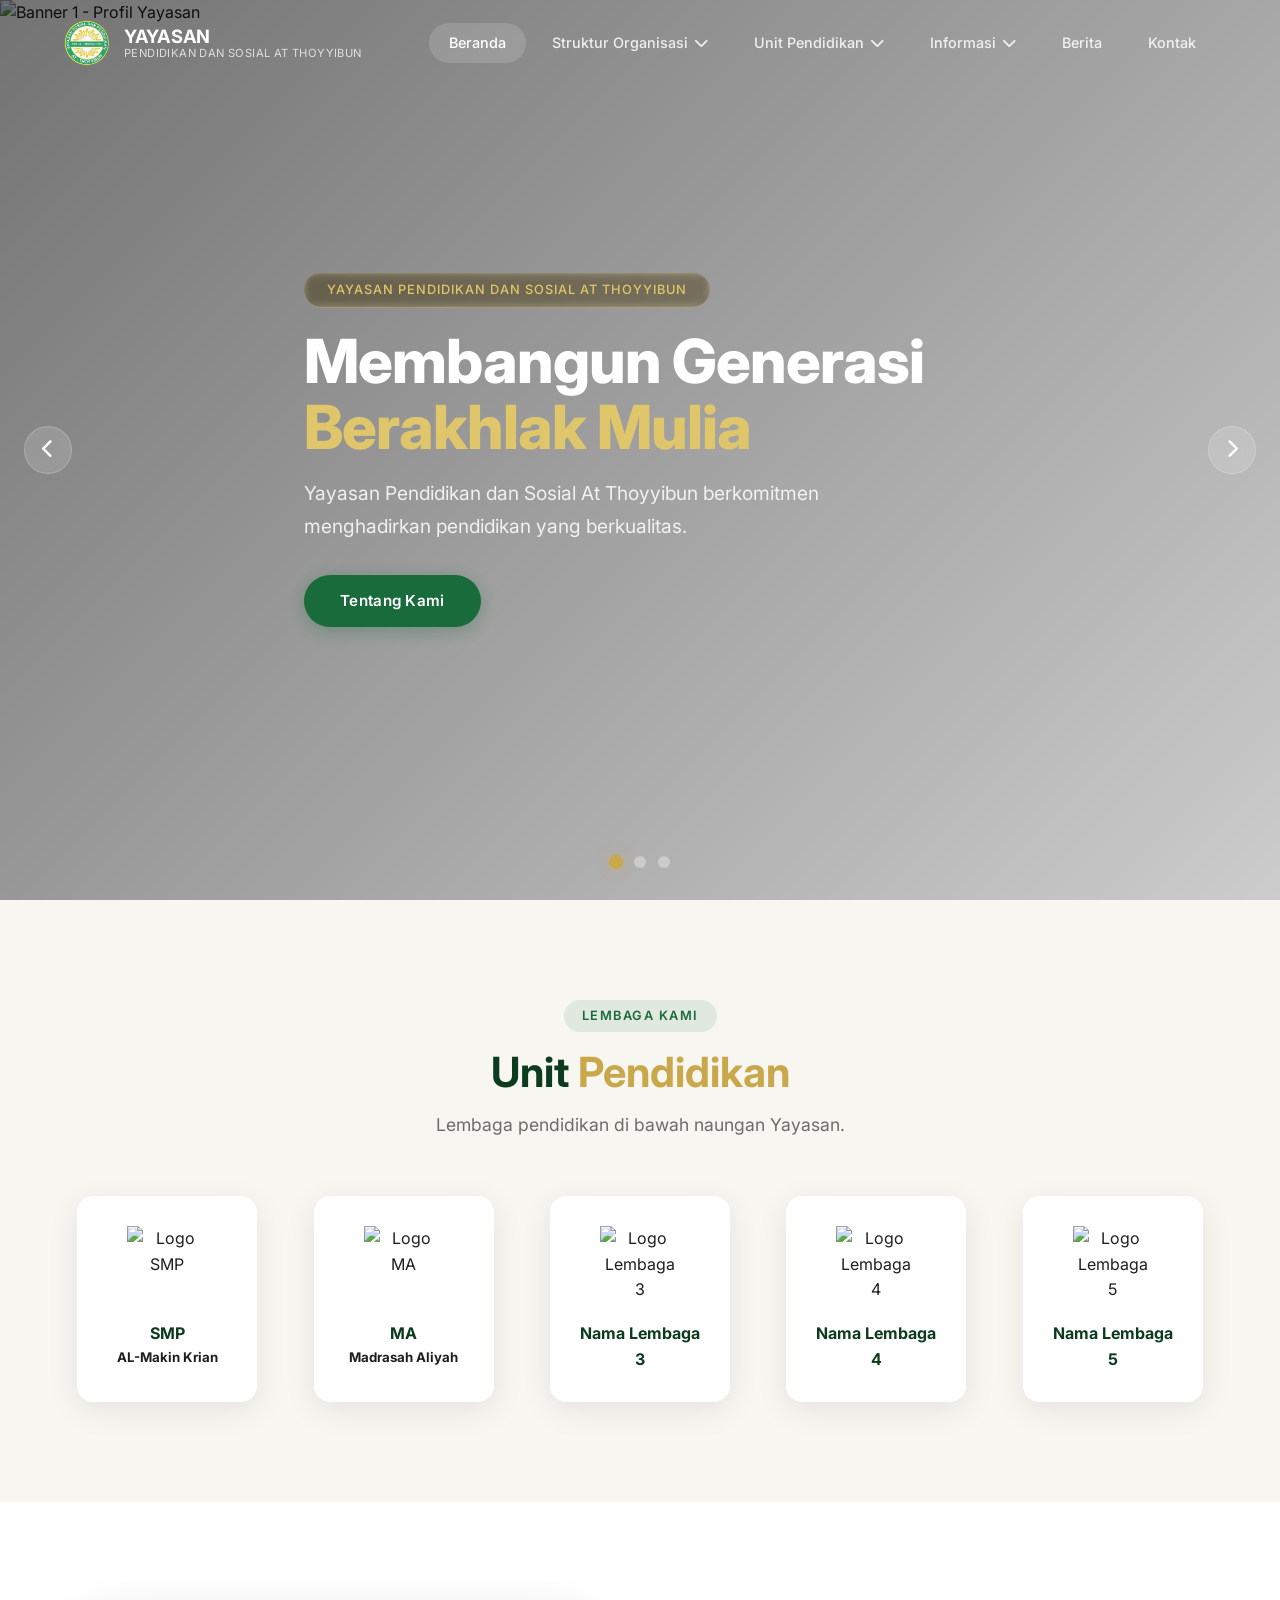
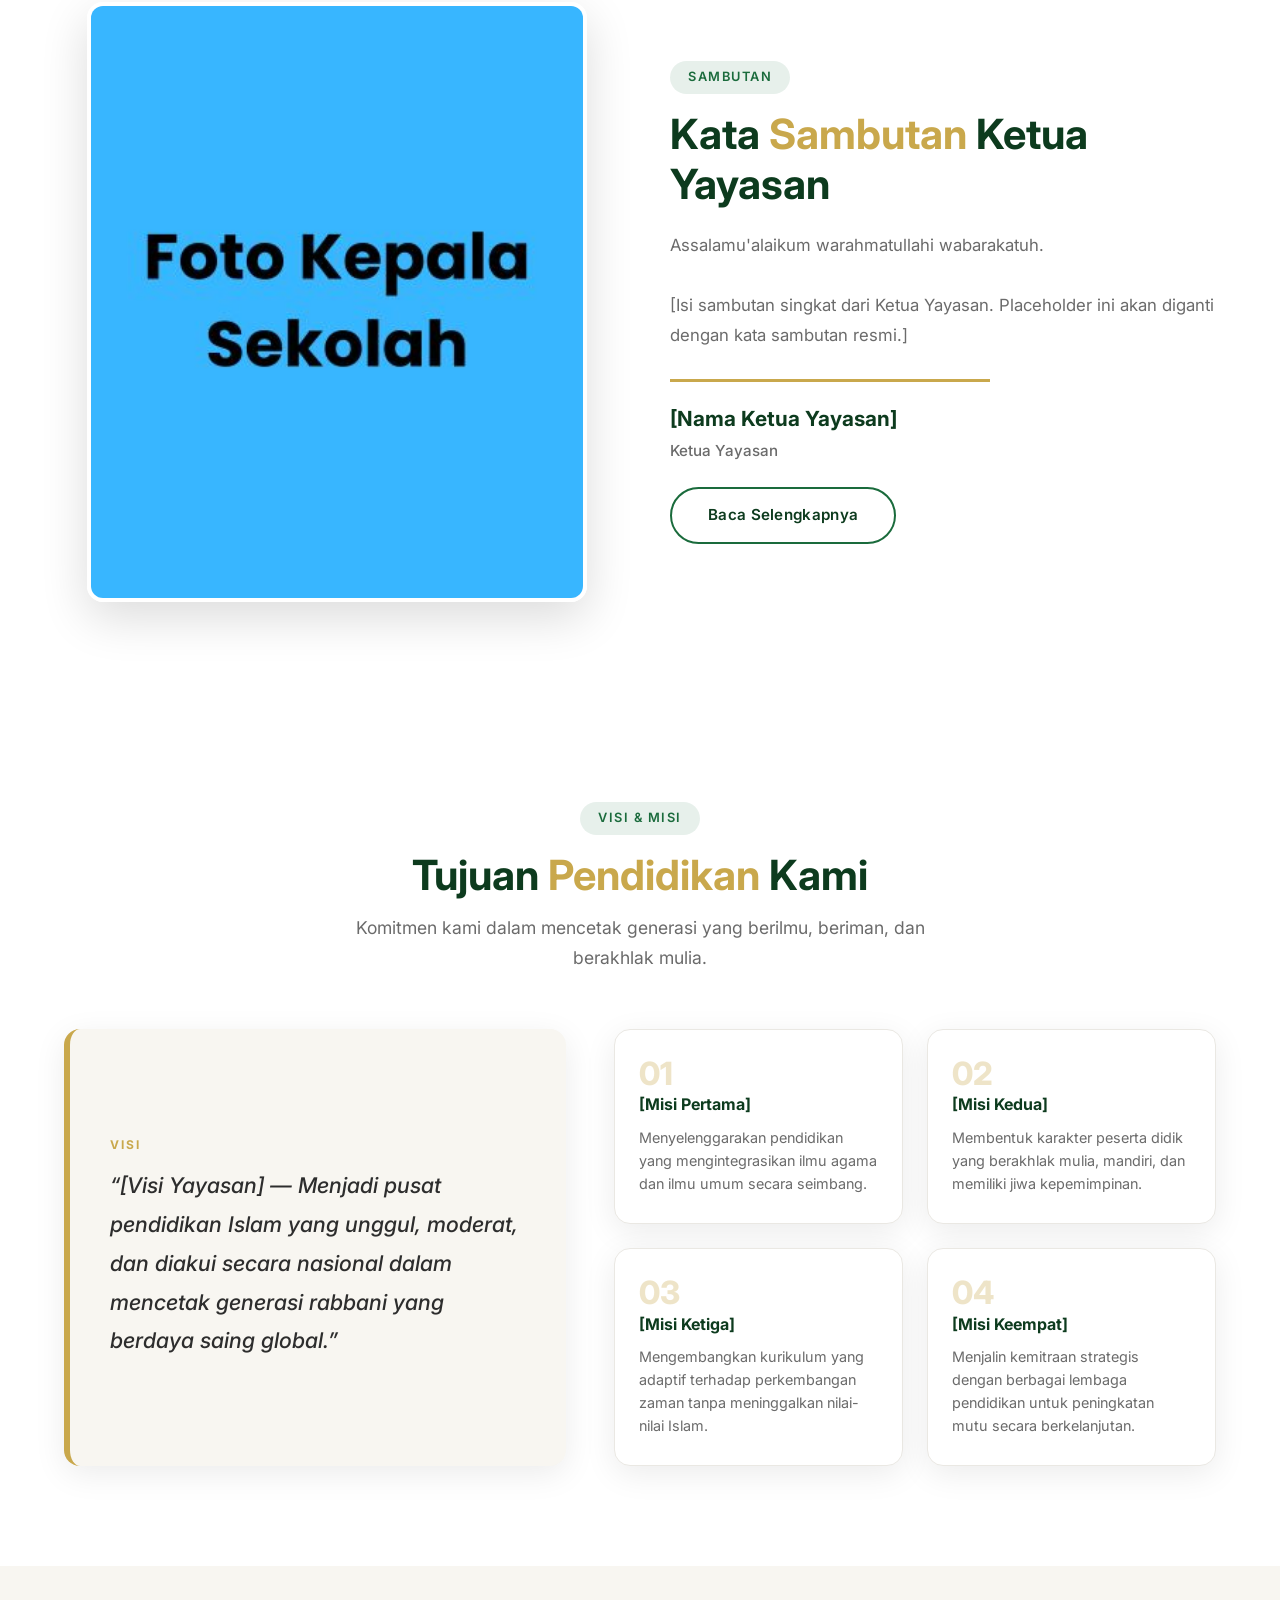
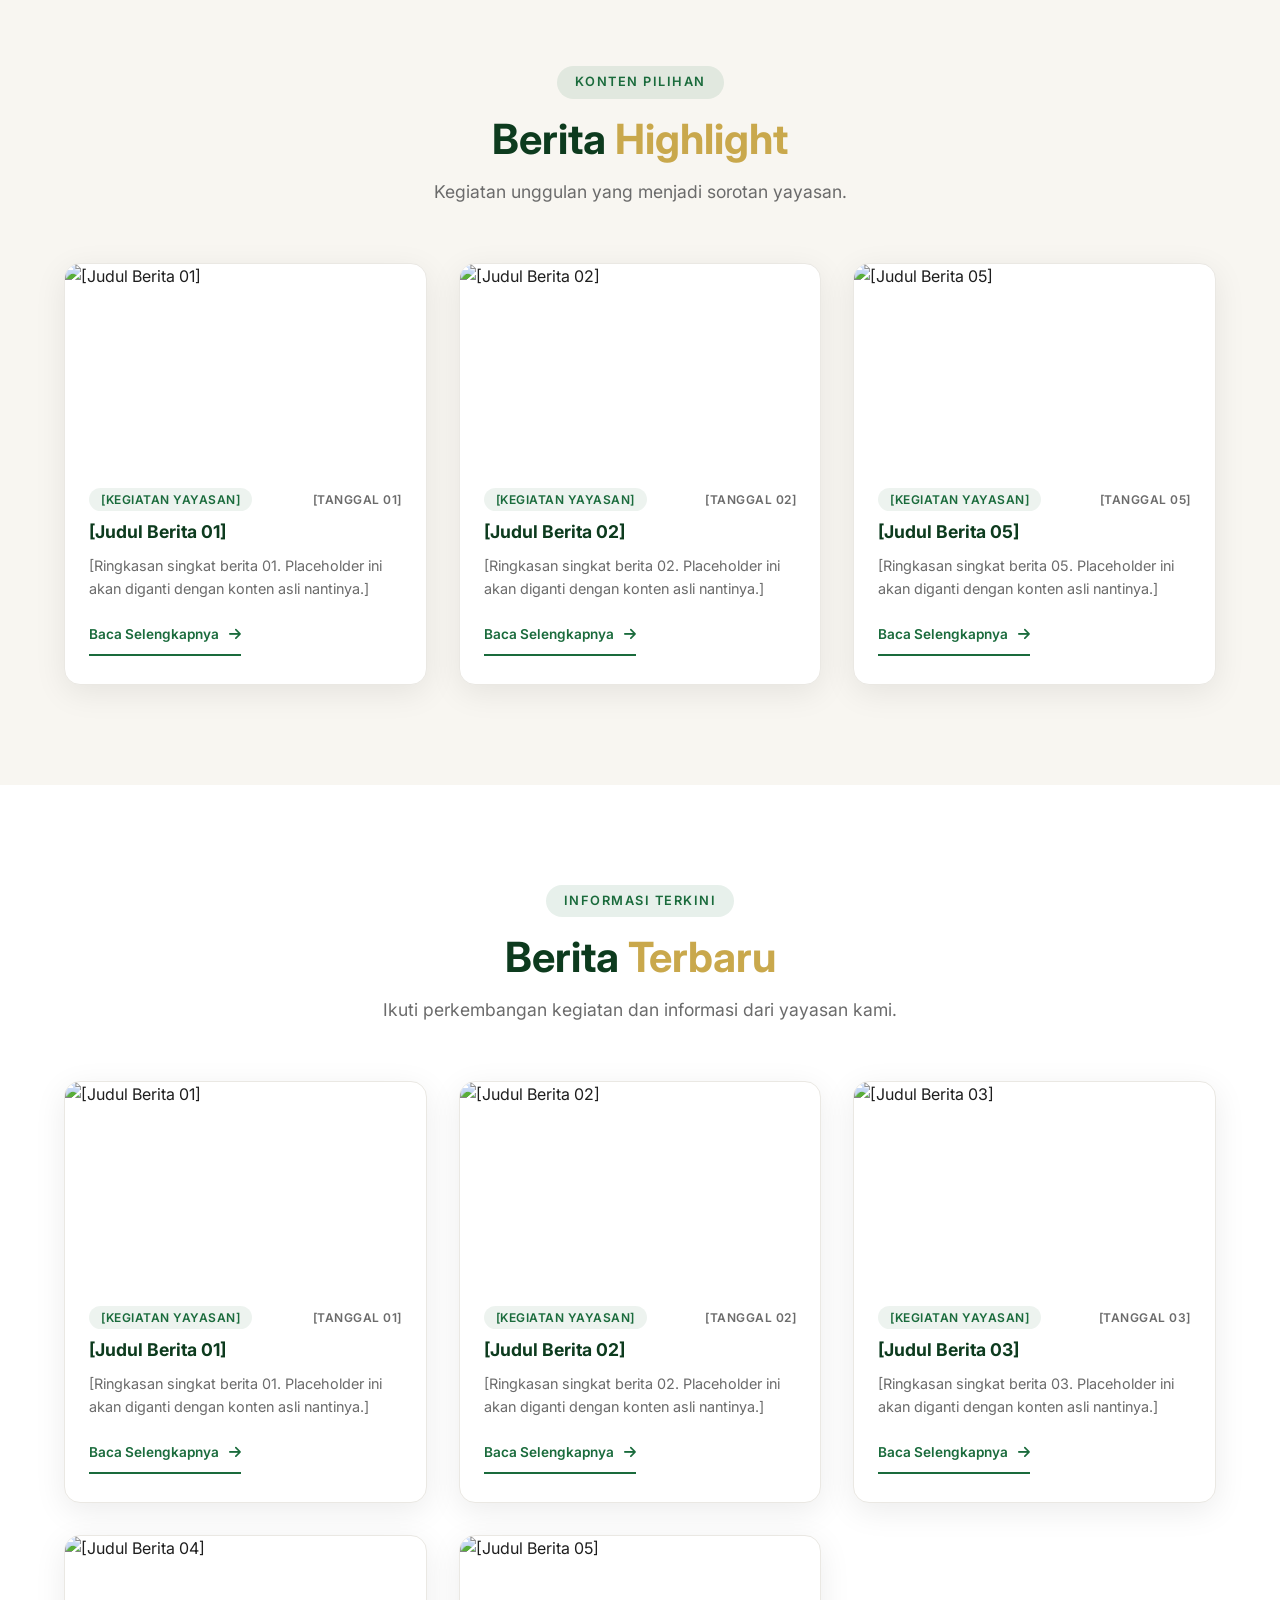
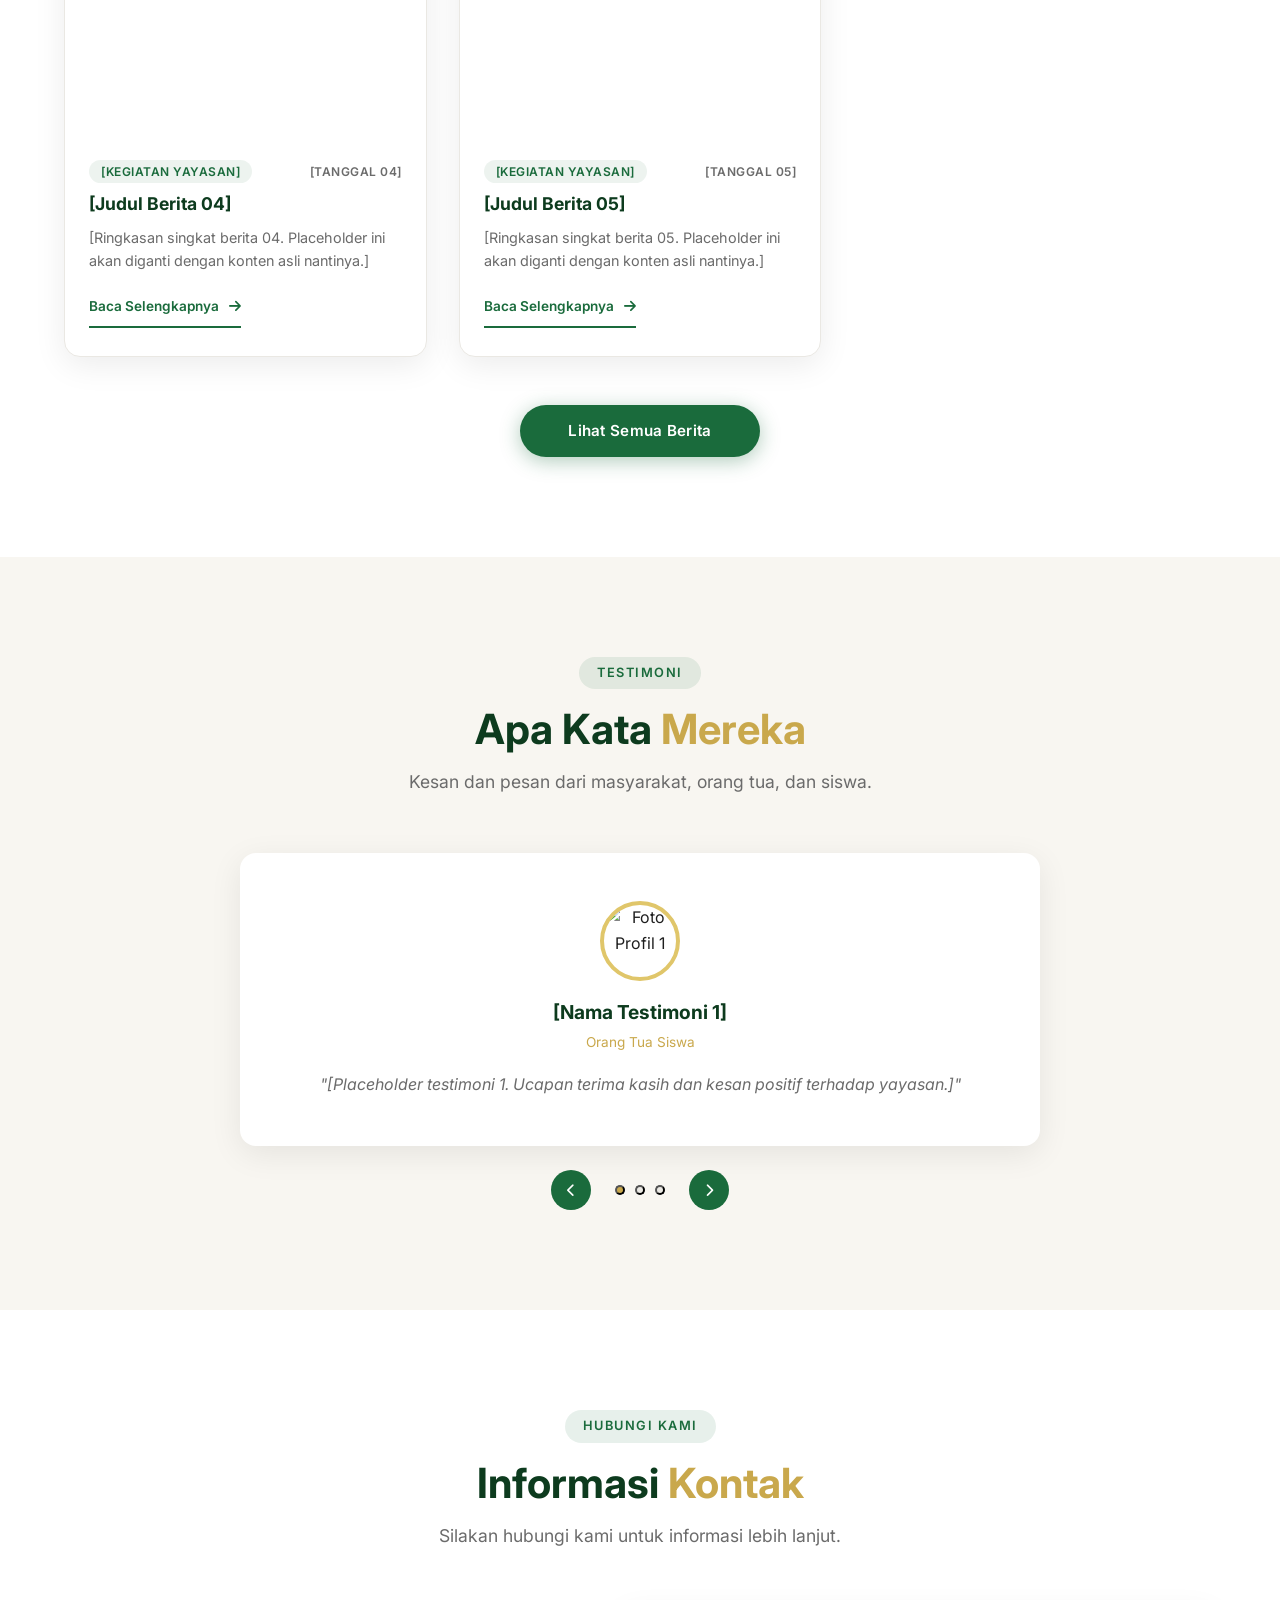
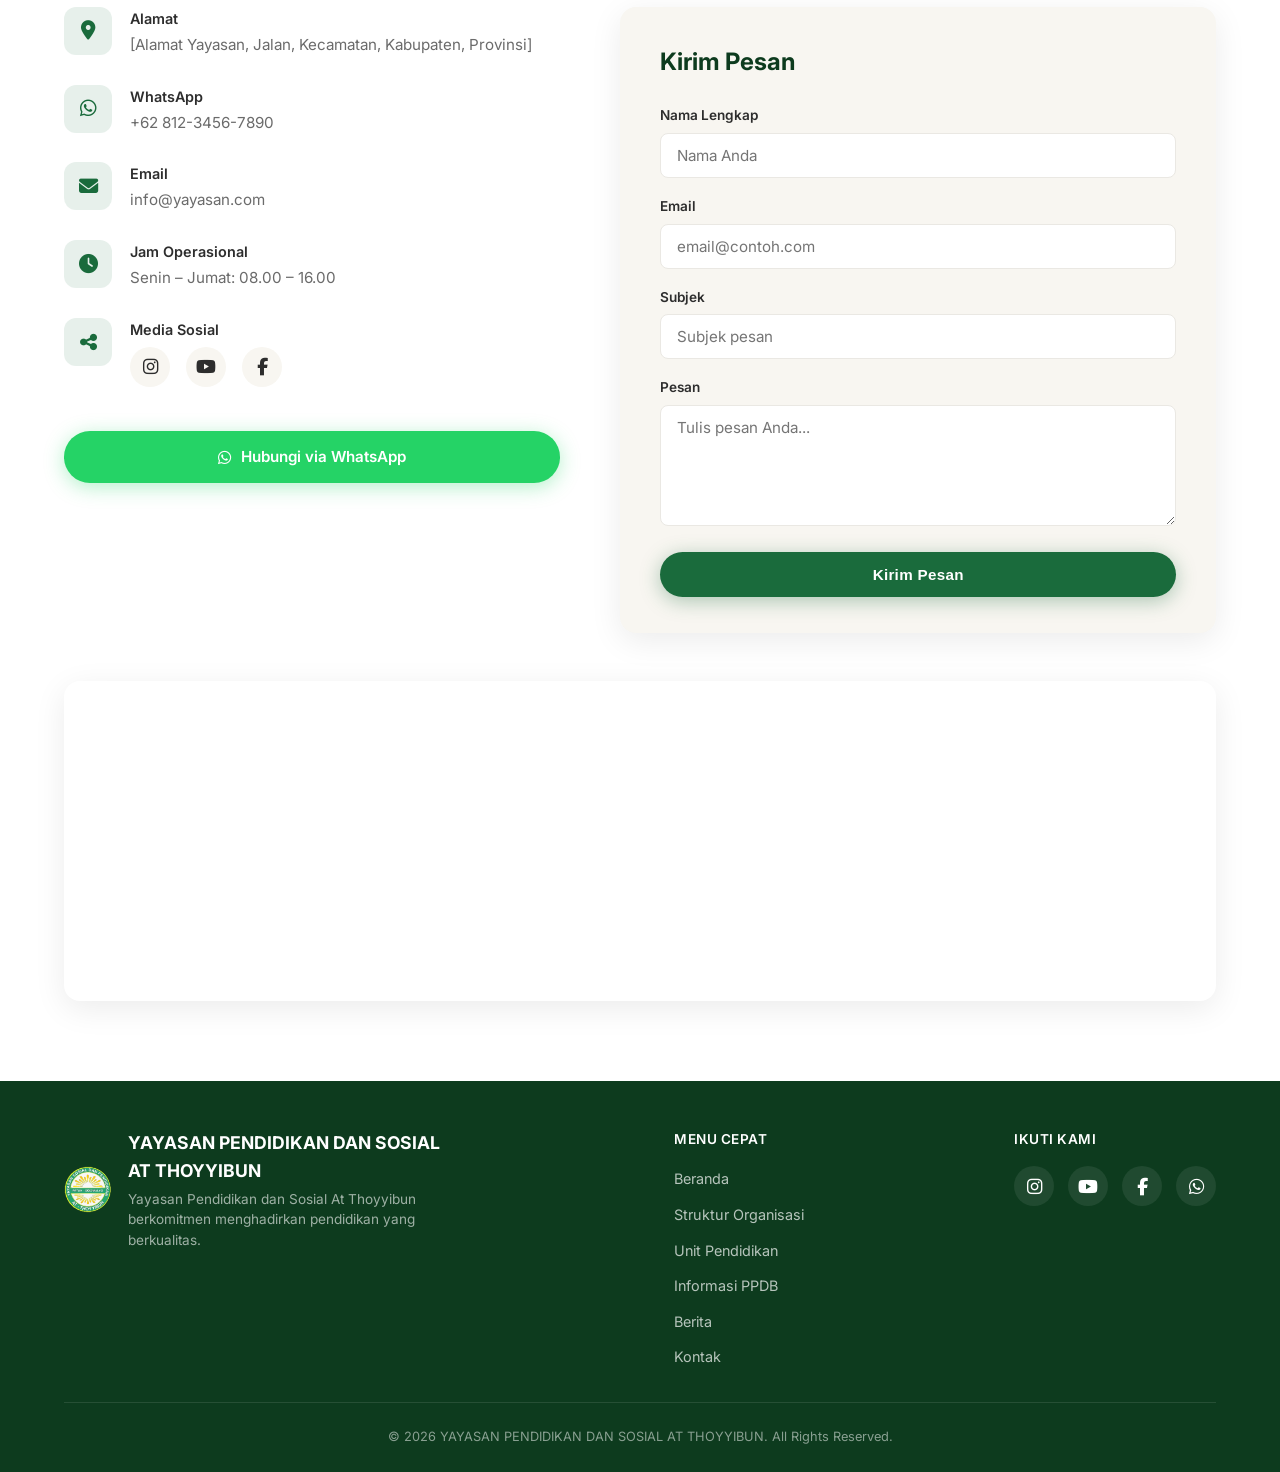
==== index.html @ 0ca18f3a "Perubahan pada Berita.html" ====
<!DOCTYPE html>
<html lang="id">
<head>
    <meta charset="UTF-8" />
    <meta name="viewport" content="width=device-width, initial-scale=1.0" />
    <title>YAYASAN PENDIDIKAN DAN SOSIAL AT THOYYIBUN</title>

    <link rel="icon" type="image/png" href="assets/logo/logo-yayasan.png" />

    <!-- CSS -->
    <link rel="stylesheet" href="css/style.css" />
    <link rel="stylesheet" href="css/responsive.css" />

    <!-- Google Fonts -->
    <link rel="preconnect" href="https://fonts.googleapis.com" />
    <link rel="preconnect" href="https://fonts.gstatic.com" crossorigin />
    <link href="https://fonts.googleapis.com/css2?family=Inter:opsz,wght@14..32,300;400;500;600;700;800&family=Playfair+Display:ital,wght@0,400;0,700;1,700&display=swap" rel="stylesheet" />

    <!-- Font Awesome Icons -->
    <link rel="stylesheet" href="https://cdnjs.cloudflare.com/ajax/libs/font-awesome/6.5.0/css/all.min.css" />
</head>
<body>

    <!-- ====================
    1. NAVBAR
    ==================== -->
    <nav class="navbar" id="navbar">
        <div class="container">
            <div class="nav-brand">
                <img src="assets/logo/logo-yayasan.png" alt="Logo Yayasan" class="logo-image" />
                <div class="brand-text">
                    YAYASAN <small>PENDIDIKAN DAN SOSIAL AT THOYYIBUN</small>
                </div>
            </div>
            <ul class="nav-links" id="navLinks">
                <li><a href="#beranda" class="active">Beranda</a></li>
                
                <!-- Dropdown Struktur Organisasi -->
                <li class="dropdown">
                    <a href="#" class="dropbtn">Struktur Organisasi <i class="fas fa-chevron-down"></i></a>
                    <div class="dropdown-content">
                        <a href="struktur-yayasan.html">Struktur Yayasan</a>
                        <a href="struktur-smp.html">Struktur SMP</a>
                        <a href="struktur-ma.html">Struktur MA</a>
                    </div>
                </li>

                <!-- Dropdown Unit Pendidikan -->
                <li class="dropdown">
                    <a href="#" class="dropbtn">Unit Pendidikan <i class="fas fa-chevron-down"></i></a>
                    <div class="dropdown-content">
                        <a href="info-smp.html">SMP</a>
                        <a href="info-ma.html">MA</a>
                    </div>
                </li>

                <!-- Dropdown Informasi -->
                <li class="dropdown">
                    <a href="#" class="dropbtn">Informasi <i class="fas fa-chevron-down"></i></a>
                    <div class="dropdown-content">
                        <a href="ppdb-smp.html">PPDB SMP</a>
                        <a href="ppdb-ma.html">PPDB MA</a>
                    </div>
                </li>

                <li><a href="#berita">Berita</a></li>
                <li><a href="#kontak">Kontak</a></li>
            </ul>
            <button class="hamburger" id="hamburger" aria-label="Toggle menu">
                <span></span>
                <span></span>
                <span></span>
            </button>
        </div>
    </nav>

    <!-- ====================
    2. HERO CAROUSEL (Teks Konsisten & Sama)
    ==================== -->
    <section id="beranda" class="hero">
        <div class="carousel">
            <div class="carousel-slides">
                <!-- Slide 1 (Teks Sama) -->
                <div class="carousel-slide active">
                    <img src="https://picsum.photos/seed/education1/1600/900" alt="Banner 1 - Profil Yayasan" class="hero-slide-image" />
                    <div class="slide-content">
                        <div class="badge">Yayasan Pendidikan dan Sosial At Thoyyibun</div>
                        <h1>Membangun Generasi <span>Berakhlak Mulia</span></h1>
                        <p>Yayasan Pendidikan dan Sosial At Thoyyibun berkomitmen menghadirkan pendidikan yang berkualitas.</p>
                        <a href="#profil" class="btn-primary">Tentang Kami</a>
                    </div>
                </div>
                <!-- Slide 2 (Teks Sama) -->
                <div class="carousel-slide">
                    <img src="https://picsum.photos/seed/education2/1600/900" alt="Banner 2 - Profil Yayasan" class="hero-slide-image" />
                    <div class="slide-content">
                        <div class="badge">Profil Yayasan</div>
                        <h1>Membangun Generasi <span>Berakhlak Mulia</span></h1>
                        <p>Yayasan Pendidikan dan Sosial At Thoyyibun berkomitmen menghadirkan pendidikan yang berkualitas.</p>
                        <a href="#profil" class="btn-primary">Tentang Kami</a>
                    </div>
                </div>
                <!-- Slide 3 (Teks Sama) -->
                <div class="carousel-slide">
                    <img src="https://picsum.photos/seed/education3/1600/900" alt="Banner 3 - Profil Yayasan" class="hero-slide-image" />
                    <div class="slide-content">
                        <div class="badge">Profil Yayasan</div>
                        <h1>Membangun Generasi <span>Berakhlak Mulia</span></h1>
                        <p> Yayasan Pendidikan dan Sosial At Thoyyibun berkomitmen menghadirkan pendidikan yang berkualitas.</p>
                        <a href="#profil" class="btn-primary">Tentang Kami</a>
                    </div>
                </div>
            </div>

            <button class="carousel-btn prev" id="prevBtn" aria-label="Previous slide">
                <i class="fas fa-chevron-left"></i>
            </button>
            <button class="carousel-btn next" id="nextBtn" aria-label="Next slide">
                <i class="fas fa-chevron-right"></i>
            </button>

            <div class="carousel-dots" id="dotsContainer"></div>
        </div>
    </section>

    <!-- ====================
    3. UNIT PENDIDIKAN
    ==================== -->
    <section id="unit-pendidikan" class="units-section">
        <div class="container">
            <div class="section-head center">
                <span class="section-tag">Lembaga Kami</span>
                <h2 class="section-title">Unit <span>Pendidikan</span></h2>
                <p class="section-sub">Lembaga pendidikan di bawah naungan Yayasan.</p>
            </div>

            <div class="units-logo-grid">
                <!-- Unit 1: SMP (Data Resmi) -->
                <div class="unit-logo-item">
                    <img src="assets/logo/logo-smp.png" alt="Logo SMP" />
                    <h4>SMP</h4>
                    <h5>AL-Makin Krian</h5>
                </div>

                <!-- Unit 2: MA (Data Resmi) -->
                <div class="unit-logo-item">
                    <img src="assets/logo/logo-ma.png" alt="Logo MA" />
                    <h4>MA</h4>
                    <h5>Madrasah Aliyah</h5>
                </div>

                <!-- Placeholder Unit 3 -->
                <div class="unit-logo-item">
                    <img src="https://via.placeholder.com/100?text=Logo" alt="Logo Lembaga 3" />
                    <h4>Nama Lembaga 3</h4>
                </div>

                <!-- Placeholder Unit 4 -->
                <div class="unit-logo-item">
                    <img src="https://via.placeholder.com/100?text=Logo" alt="Logo Lembaga 4" />
                    <h4>Nama Lembaga 4</h4>
                </div>

                <!-- Placeholder Unit 5 -->
                <div class="unit-logo-item">
                    <img src="https://via.placeholder.com/100?text=Logo" alt="Logo Lembaga 5" />
                    <h4>Nama Lembaga 5</h4>
                </div>
            </div>
        </div>
    </section>

    <!-- ====================
    4. SAMBUTAN KETUA YAYASAN
    ==================== -->
    <section id="profil" class="profile-section">
        <div class="container">
            <div class="profile-grid fade-up">
                <div class="profile-image">
                    <img src="assets/images/kepala-sekolah/kepala-sekolah.jpg" alt="Foto Ketua Yayasan" />
                </div>
                <div class="profile-content">
                    <span class="section-tag">Sambutan</span>
                    <h2>Kata <span>Sambutan</span> Ketua Yayasan</h2>
                    <p class="sambutan">
                        Assalamu'alaikum warahmatullahi wabarakatuh.<br /><br />
                        [Isi sambutan singkat dari Ketua Yayasan. Placeholder ini akan diganti dengan kata sambutan resmi.]
                    </p>
                    <div class="profile-author">
                        <h3>[Nama Ketua Yayasan]</h3>
                        <p>Ketua Yayasan</p>
                    </div>
                    <a href="#" class="btn-outline">Baca Selengkapnya</a>
                </div>
            </div>
        </div>
    </section>

    <!-- ====================
    5. VISI & MISI
    ==================== -->
    <section id="visi-misi" class="vision-section">
        <div class="container">
            <div class="section-head center">
                <span class="section-tag">Visi & Misi</span>
                <h2 class="section-title">Tujuan <span>Pendidikan</span> Kami</h2>
                <p class="section-sub">Komitmen kami dalam mencetak generasi yang berilmu, beriman, dan berakhlak mulia.</p>
            </div>
            <div class="vision-grid fade-up">
                <div class="vision-card">
                    <div class="vision-label">Visi</div>
                    <blockquote>
                        “[Visi Yayasan] — Menjadi pusat pendidikan Islam yang unggul, moderat, dan diakui secara nasional dalam mencetak generasi rabbani yang berdaya saing global.”
                    </blockquote>
                </div>
                <div class="mission-grid">
                    <div class="mission-item stagger-child">
                        <span class="mission-number">01</span>
                        <h4>[Misi Pertama]</h4>
                        <p>Menyelenggarakan pendidikan yang mengintegrasikan ilmu agama dan ilmu umum secara seimbang.</p>
                    </div>
                    <div class="mission-item stagger-child">
                        <span class="mission-number">02</span>
                        <h4>[Misi Kedua]</h4>
                        <p>Membentuk karakter peserta didik yang berakhlak mulia, mandiri, dan memiliki jiwa kepemimpinan.</p>
                    </div>
                    <div class="mission-item stagger-child">
                        <span class="mission-number">03</span>
                        <h4>[Misi Ketiga]</h4>
                        <p>Mengembangkan kurikulum yang adaptif terhadap perkembangan zaman tanpa meninggalkan nilai-nilai Islam.</p>
                    </div>
                    <div class="mission-item stagger-child">
                        <span class="mission-number">04</span>
                        <h4>[Misi Keempat]</h4>
                        <p>Menjalin kemitraan strategis dengan berbagai lembaga pendidikan untuk peningkatan mutu secara berkelanjutan.</p>
                    </div>
                </div>
            </div>
        </div>
    </section>

    <!-- ====================
    6. BERITA HIGHLIGHT (Dinamis - Diisi oleh berita.js)
    ==================== -->
    <section id="berita-highlight" class="news-highlight-section">
        <div class="container">
            <div class="section-head center">
                <span class="section-tag">Konten Pilihan</span>
                <h2 class="section-title">Berita <span>Highlight</span></h2>
                <p class="section-sub">Kegiatan unggulan yang menjadi sorotan yayasan.</p>
            </div>

            <div class="news-grid-highlight" id="highlightContainer">
                <!-- Berita akan di-render oleh JavaScript dari berita.js -->
            </div>
        </div>
    </section>

    <!-- ====================
    7. BERITA TERBARU (Dinamis - Diisi oleh berita.js)
    ==================== -->
    <section id="berita" class="news-section">
        <div class="container">
            <div class="section-head center">
                <span class="section-tag">Informasi Terkini</span>
                <h2 class="section-title">Berita <span>Terbaru</span></h2>
                <p class="section-sub">Ikuti perkembangan kegiatan dan informasi dari yayasan kami.</p>
            </div>

            <div class="news-grid" id="latestContainer">
                <!-- Berita akan di-render oleh JavaScript dari berita.js -->
            </div>

            <div class="news-footer">
                <a href="berita.html" class="btn-primary">Lihat Semua Berita</a>
            </div>
        </div>
    </section>

    <!-- ====================
    8. TESTIMONI
    ==================== -->
    <section id="testimoni" class="testimoni-section">
        <div class="container">
            <div class="section-head center">
                <span class="section-tag">Testimoni</span>
                <h2 class="section-title">Apa Kata <span>Mereka</span></h2>
                <p class="section-sub">Kesan dan pesan dari masyarakat, orang tua, dan siswa.</p>
            </div>

            <div class="testimoni-carousel">
                <div class="testimoni-track" id="testimoniTrack">
                    <!-- Testimoni 1 -->
                    <div class="testimoni-item">
                        <img src="https://picsum.photos/seed/person1/100/100" alt="Foto Profil 1" />
                        <h4>[Nama Testimoni 1]</h4>
                        <span>Orang Tua Siswa</span>
                        <p>"[Placeholder testimoni 1. Ucapan terima kasih dan kesan positif terhadap yayasan.]"</p>
                    </div>

                    <!-- Testimoni 2 -->
                    <div class="testimoni-item">
                        <img src="https://picsum.photos/seed/person2/100/100" alt="Foto Profil 2" />
                        <h4>[Nama Testimoni 2]</h4>
                        <span>Alumni</span>
                        <p>"[Placeholder testimoni 2. Ucapan terima kasih dan kesan positif terhadap yayasan.]"</p>
                    </div>

                    <!-- Testimoni 3 -->
                    <div class="testimoni-item">
                        <img src="https://picsum.photos/seed/person3/100/100" alt="Foto Profil 3" />
                        <h4>[Nama Testimoni 3]</h4>
                        <span>Masyarakat</span>
                        <p>"[Placeholder testimoni 3. Ucapan terima kasih dan kesan positif terhadap yayasan.]"</p>
                    </div>
                </div>

                <div class="testimoni-controls">
                    <button class="testi-btn prev" id="testiPrev"><i class="fas fa-chevron-left"></i></button>
                    <div class="testi-dots" id="testiDots"></div>
                    <button class="testi-btn next" id="testiNext"><i class="fas fa-chevron-right"></i></button>
                </div>
            </div>
        </div>
    </section>

    <!-- ====================
    9. KONTAK & PETA
    ==================== -->
    <section id="kontak" class="contact-section">
        <div class="container">
            <div class="section-head center">
                <span class="section-tag">Hubungi Kami</span>
                <h2 class="section-title">Informasi <span>Kontak</span></h2>
                <p class="section-sub">Silakan hubungi kami untuk informasi lebih lanjut.</p>
            </div>

            <div class="contact-grid fade-up">
                <div class="contact-info">
                    <div class="info-item stagger-child">
                        <div class="info-icon"><i class="fas fa-map-marker-alt"></i></div>
                        <div>
                            <h4>Alamat</h4>
                            <p>[Alamat Yayasan, Jalan, Kecamatan, Kabupaten, Provinsi]</p>
                        </div>
                    </div>
                    <div class="info-item stagger-child">
                        <div class="info-icon"><i class="fab fa-whatsapp"></i></div>
                        <div>
                            <h4>WhatsApp</h4>
                            <p><a href="https://wa.me/6281234567890" target="_blank">+62 812-3456-7890</a></p>
                        </div>
                    </div>
                    <div class="info-item stagger-child">
                        <div class="info-icon"><i class="fas fa-envelope"></i></div>
                        <div>
                            <h4>Email</h4>
                            <p><a href="mailto:info@yayasan.com">info@yayasan.com</a></p>
                        </div>
                    </div>
                    <div class="info-item stagger-child">
                        <div class="info-icon"><i class="fas fa-clock"></i></div>
                        <div>
                            <h4>Jam Operasional</h4>
                            <p>Senin – Jumat: 08.00 – 16.00</p>
                        </div>
                    </div>
                    <div class="info-item social stagger-child">
                        <div class="info-icon"><i class="fas fa-share-alt"></i></div>
                        <div>
                            <h4>Media Sosial</h4>
                            <div class="social-links">
                                <a href="#" target="_blank" aria-label="Instagram"><i class="fab fa-instagram"></i></a>
                                <a href="#" target="_blank" aria-label="YouTube"><i class="fab fa-youtube"></i></a>
                                <a href="#" target="_blank" aria-label="Facebook"><i class="fab fa-facebook-f"></i></a>
                            </div>
                        </div>
                    </div>
                    <a href="https://wa.me/6281234567890" target="_blank" class="btn-whatsapp">
                        <i class="fab fa-whatsapp"></i> Hubungi via WhatsApp
                    </a>
                </div>

                <div class="contact-form-wrapper">
                    <h3>Kirim Pesan</h3>
                    <form id="contactForm" class="contact-form">
                        <div class="form-group">
                            <label for="name">Nama Lengkap</label>
                            <input type="text" id="name" name="name" placeholder="Nama Anda" required />
                        </div>
                        <div class="form-group">
                            <label for="email">Email</label>
                            <input type="email" id="email" name="email" placeholder="email@contoh.com" required />
                        </div>
                        <div class="form-group">
                            <label for="subject">Subjek</label>
                            <input type="text" id="subject" name="subject" placeholder="Subjek pesan" required />
                        </div>
                        <div class="form-group">
                            <label for="message">Pesan</label>
                            <textarea id="message" name="message" rows="5" placeholder="Tulis pesan Anda..." required></textarea>
                        </div>
                        <button type="submit" class="btn-primary">Kirim Pesan</button>
                    </form>
                </div>
            </div>

            <div class="map-container fade-up">
                <iframe 
                    src="https://www.google.com/maps/embed?pb=!1m18!1m12!1m3!1d3951.314233360618!2d112.633276!3d-7.253!2m3!1f0!2f0!3f0!3m2!1i1024!2i768!4f13.1!3m3!1m2!1s0x2dd7f9e9b6b1c5c3%3A0x9d8c9c9c9c9c9c9c!2sKrian%2C%20Sidoarjo!5e0!3m2!1sen!2sid!4v1712345678901!5m2!1sen!2sid" 
                    allowfullscreen="" 
                    loading="lazy" 
                    referrerpolicy="no-referrer-when-downgrade"
                    title="Lokasi Yayasan">
                </iframe>
            </div>
        </div>
    </section>

    <!-- ====================
    10. FOOTER
    ==================== -->
    <footer class="footer">
        <div class="container">
            <div class="footer-grid">
                <div class="footer-brand">
                    <img src="assets/logo/logo-yayasan.png" alt="Logo Yayasan" class="footer-logo-image" />
                    <div>
                        <h3>YAYASAN PENDIDIKAN DAN SOSIAL AT THOYYIBUN</h3>
                        <p>Yayasan Pendidikan dan Sosial At Thoyyibun berkomitmen menghadirkan pendidikan yang berkualitas.</p>
                    </div>
                </div>
                <div class="footer-links">
                    <h4>Menu Cepat</h4>
                    <ul>
                        <li><a href="#beranda">Beranda</a></li>
                        <li><a href="struktur-yayasan.html">Struktur Organisasi</a></li>
                        <li><a href="#unit-pendidikan">Unit Pendidikan</a></li>
                        <li><a href="ppdb-smp.html">Informasi PPDB</a></li>
                        <li><a href="#berita">Berita</a></li>
                        <li><a href="#kontak">Kontak</a></li>
                    </ul>
                </div>
                <div class="footer-social">
                    <h4>Ikuti Kami</h4>
                    <div class="social-links">
                        <a href="#" target="_blank" aria-label="Instagram"><i class="fab fa-instagram"></i></a>
                        <a href="#" target="_blank" aria-label="YouTube"><i class="fab fa-youtube"></i></a>
                        <a href="#" target="_blank" aria-label="Facebook"><i class="fab fa-facebook-f"></i></a>
                        <a href="#" target="_blank" aria-label="WhatsApp"><i class="fab fa-whatsapp"></i></a>
                    </div>
                </div>
            </div>
            <div class="footer-bottom">
                <p>&copy; 2026 YAYASAN PENDIDIKAN DAN SOSIAL AT THOYYIBUN. All Rights Reserved.</p>
            </div>
        </div>
    </footer>

    <!-- JavaScript -->
    <script src="js/script.js"></script>
    <script src="js/berita.js"></script>
</body>
</html>
---- css/style.css ----
/* ============================================
   RESET & BASE
   ============================================ */
*,
*::before,
*::after {
    margin: 0;
    padding: 0;
    box-sizing: border-box;
}

html {
    scroll-behavior: smooth;
}

body {
    font-family: 'Inter', sans-serif;
    color: #1e1e1e;
    background: #ffffff;
    line-height: 1.6;
    overflow-x: hidden;
}

img {
    max-width: 100%;
    display: block;
}

a {
    text-decoration: none;
    color: inherit;
}

ul {
    list-style: none;
}

.container {
    max-width: 1200px;
    margin: 0 auto;
    padding: 0 24px;
}

/* ============================================
   CSS VARIABLES (DESIGN SYSTEM)
   ============================================ */
:root {
    --dark-green: #0d3b1e;
    --emerald: #1a6b3c;
    --emerald-light: #2d8a4e;
    --gold: #c9a84c;
    --gold-light: #e0c66a;
    --white: #ffffff;
    --off-white: #f8f6f1;
    --gray-dark: #2d2d2d;
    --gray-medium: #6b6b6b;
    --gray-light: #eae8e3;
    --shadow: 0 8px 32px rgba(0, 0, 0, 0.08);
    --shadow-hover: 0 16px 48px rgba(0, 0, 0, 0.14);
    --radius: 16px;
    --transition: 0.35s cubic-bezier(0.4, 0, 0.2, 1);
}

/* ============================================
   NAVBAR
   ============================================ */
.navbar {
    position: fixed;
    top: 0;
    left: 0;
    right: 0;
    z-index: 999;
    padding: 20px 0;
    transition: var(--transition);
    background: transparent;
}

.navbar .container {
    display: flex;
    align-items: center;
    justify-content: space-between;
}

.nav-brand {
    display: flex;
    align-items: center;
    gap: 14px;
}

.logo-image {
    width: 46px;
    height: 46px;
    object-fit: contain;
    display: block;
    flex-shrink: 0;
    border-radius: 14px;
}

.brand-text {
    font-weight: 700;
    font-size: 1.15rem;
    color: var(--white);
    transition: var(--transition);
    letter-spacing: -0.3px;
    line-height: 1.2;
}

.brand-text small {
    display: block;
    font-weight: 400;
    font-size: 0.7rem;
    opacity: 0.75;
    letter-spacing: 0.4px;
}

.navbar.scrolled {
    background: rgba(255, 255, 255, 0.94);
    backdrop-filter: blur(14px);
    -webkit-backdrop-filter: blur(14px);
    box-shadow: 0 2px 28px rgba(0, 0, 0, 0.06);
    padding: 12px 0;
}

.navbar.scrolled .brand-text {
    color: var(--dark-green);
}

.nav-links {
    display: flex;
    align-items: center;
    gap: 6px;
}

.nav-links > li {
    position: relative;
    list-style: none;
}

.nav-links > li > a {
    padding: 8px 20px;
    font-weight: 500;
    font-size: 0.9rem;
    color: rgba(255, 255, 255, 0.85);
    border-radius: 50px;
    transition: var(--transition);
    white-space: nowrap;
    display: flex;
    align-items: center;
    gap: 6px;
}

.nav-links a:hover,
.nav-links a.active {
    color: var(--white);
    background: rgba(255, 255, 255, 0.15);
}

.navbar.scrolled .nav-links > li > a {
    color: var(--gray-dark);
}

.navbar.scrolled .nav-links > li > a:hover,
.navbar.scrolled .nav-links > li > a.active {
    color: var(--white);
    background: var(--emerald);
}

/* Dropdown */
.dropdown-content {
    display: none;
    position: absolute;
    top: 100%;
    left: 0;
    background: var(--white);
    min-width: 220px;
    box-shadow: var(--shadow);
    border-radius: 8px;
    overflow: hidden;
    z-index: 100;
    padding: 8px 0;
    opacity: 0;
    transform: translateY(10px);
    transition: opacity 0.3s ease, transform 0.3s ease;
}

.dropdown:hover .dropdown-content {
    display: block;
    opacity: 1;
    transform: translateY(0);
}

.dropdown-content a {
    display: block;
    padding: 10px 20px;
    color: var(--gray-dark) !important;
    font-size: 0.85rem;
    background: transparent !important;
}

.dropdown-content a:hover {
    background: rgba(26, 107, 60, 0.08) !important;
    color: var(--emerald) !important;
}

/* Hamburger */
.hamburger {
    display: none;
    flex-direction: column;
    gap: 5px;
    cursor: pointer;
    padding: 6px;
    background: none;
    border: none;
    z-index: 1000;
}

.hamburger span {
    display: block;
    width: 28px;
    height: 3px;
    background: var(--white);
    border-radius: 4px;
    transition: var(--transition);
    transform-origin: center;
}

.navbar.scrolled .hamburger span {
    background: var(--dark-green);
}

.navbar-solid .hamburger span {
    background: var(--dark-green);
}

.hamburger.active span:nth-child(1) {
    transform: rotate(45deg) translate(6px, 6px);
}
.hamburger.active span:nth-child(2) {
    opacity: 0;
}
.hamburger.active span:nth-child(3) {
    transform: rotate(-45deg) translate(6px, -6px);
}

/* ============================================
   NAVBAR SOLID (untuk halaman berita & detail)
   ============================================ */
.navbar-solid {
    background: var(--white) !important;
    box-shadow: 0 2px 28px rgba(0, 0, 0, 0.06);
    padding: 12px 0;
}

.navbar-solid .brand-text {
    color: var(--dark-green) !important;
}

.navbar-solid .nav-links > li > a {
    color: var(--gray-dark) !important;
}

.navbar-solid .nav-links > li > a:hover,
.navbar-solid .nav-links > li > a.active {
    color: var(--white) !important;
    background: var(--emerald) !important;
}

/* ============================================
   HERO / CAROUSEL
   ============================================ */
.hero {
    position: relative;
    height: 100vh;
    min-height: 600px;
    overflow: hidden;
}

.carousel {
    position: relative;
    width: 100%;
    height: 100%;
    min-height: 600px; 
}

.carousel-slides {
    position: relative;
    width: 100%;
    height: 100%;
}

.carousel-slide {
    position: absolute;
    inset: 0;
    opacity: 0;
    transition: opacity 1.2s ease-in-out;
    will-change: opacity;
}

.carousel-slide.active {
    opacity: 1;
}

.hero-slide-image {
    width: 100%;
    height: 100%;
    object-fit: cover;
    display: block;
}

.carousel-slide::after {
    content: '';
    position: absolute;
    inset: 0;
    background: linear-gradient(135deg, rgba(0, 0, 0, 0.55) 0%, rgba(0, 0, 0, 0.20) 100%);
    pointer-events: none;
    z-index: 1;
}

.slide-content {
    position: absolute;
    inset: 0;
    z-index: 10;
    display: flex;
    flex-direction: column;
    justify-content: center;
    align-items: flex-start;
    padding: 0 24px;
    max-width: 720px;
    margin: 0 auto;
    text-align: left;
}

.slide-content .badge {
    display: inline-block;
    background: rgba(201, 168, 76, 0.20);
    backdrop-filter: blur(4px);
    -webkit-backdrop-filter: blur(4px);
    padding: 6px 22px;
    border-radius: 50px;
    color: var(--gold-light);
    font-weight: 500;
    font-size: 0.8rem;
    letter-spacing: 1px;
    text-transform: uppercase;
    margin-bottom: 20px;
    border: 1px solid rgba(201, 168, 76, 0.20);
}

.slide-content h1 {
    font-size: 3.8rem;
    font-weight: 800;
    color: var(--white);
    line-height: 1.1;
    margin-bottom: 16px;
    letter-spacing: -1px;
}

.slide-content h1 span {
    color: var(--gold-light);
}

.slide-content p {
    font-size: 1.2rem;
    color: rgba(255, 255, 255, 0.85);
    max-width: 520px;
    line-height: 1.7;
    margin-bottom: 32px;
}

.btn-primary {
    display: inline-block;
    background: var(--emerald);
    color: var(--white);
    padding: 14px 36px;
    border-radius: 50px;
    font-weight: 600;
    font-size: 0.95rem;
    letter-spacing: 0.3px;
    transition: var(--transition);
    border: none;
    cursor: pointer;
    box-shadow: 0 4px 20px rgba(26, 107, 60, 0.35);
}

.btn-primary:hover {
    background: var(--dark-green);
    transform: translateY(-3px);
    box-shadow: 0 8px 32px rgba(13, 59, 30, 0.40);
}

.btn-outline {
    display: inline-block;
    background: transparent;
    color: var(--dark-green);
    padding: 14px 36px;
    border-radius: 50px;
    font-weight: 600;
    font-size: 0.95rem;
    letter-spacing: 0.3px;
    border: 2px solid var(--emerald);
    transition: var(--transition);
    cursor: pointer;
}

.btn-outline:hover {
    background: var(--emerald);
    color: var(--white);
    transform: translateY(-3px);
}

.carousel-btn {
    position: absolute;
    top: 50%;
    transform: translateY(-50%);
    z-index: 20;
    background: rgba(255, 255, 255, 0.15);
    backdrop-filter: blur(6px);
    border: 1px solid rgba(255, 255, 255, 0.20);
    color: var(--white);
    width: 48px;
    height: 48px;
    border-radius: 50%;
    display: flex;
    align-items: center;
    justify-content: center;
    font-size: 1.2rem;
    cursor: pointer;
    transition: var(--transition);
}

.carousel-btn:hover {
    background: rgba(255, 255, 255, 0.30);
    transform: translateY(-50%) scale(1.05);
}

.carousel-btn.prev { left: 24px; }
.carousel-btn.next { right: 24px; }

.carousel-dots {
    position: absolute;
    bottom: 32px;
    left: 50%;
    transform: translateX(-50%);
    z-index: 20;
    display: flex;
    gap: 12px;
}

.carousel-dots .dot {
    width: 12px;
    height: 12px;
    border-radius: 50%;
    background: rgba(255, 255, 255, 0.35);
    border: none;
    cursor: pointer;
    transition: var(--transition);
}

.carousel-dots .dot.active {
    background: var(--gold);
    transform: scale(1.2);
    box-shadow: 0 0 12px rgba(201, 168, 76, 0.40);
}

/* ============================================
   UNIT PENDIDIKAN (5 LOGO)
   ============================================ */
.units-section {
    padding: 100px 0;
    background: var(--off-white);
}

.units-logo-grid {
    display: flex;
    justify-content: space-around;
    flex-wrap: wrap;
    gap: 30px;
    margin-top: 40px;
}

.unit-logo-item {
    background: var(--white);
    border-radius: var(--radius);
    padding: 30px;
    text-align: center;
    box-shadow: var(--shadow);
    transition: var(--transition);
    width: 180px;
}

.unit-logo-item:hover {
    transform: translateY(-5px);
    box-shadow: var(--shadow-hover);
}

.unit-logo-item img {
    width: 80px;
    height: 80px;
    object-fit: contain;
    margin: 0 auto 15px;
}

.unit-logo-item h4 {
    font-size: 1rem;
    font-weight: 700;
    color: var(--dark-green);
}

/* ============================================
   SAMBUTAN KETUA YAYASAN
   ============================================ */
.profile-section {
    padding: 100px 0;
    background: var(--white);
}

.profile-grid {
    display: grid;
    grid-template-columns: 1fr 1fr;
    gap: 60px;
    align-items: center;
}

.profile-image img {
    width: 100%;
    max-width: 500px;
    height: auto;
    aspect-ratio: 5 / 6;
    object-fit: cover;
    border-radius: var(--radius);
    box-shadow: var(--shadow-hover);
    border: 4px solid var(--white);
    transition: var(--transition);
    margin: 0 auto;
}

.profile-content h2 {
    font-size: 2.6rem;
    font-weight: 700;
    line-height: 1.2;
    color: var(--dark-green);
    margin-bottom: 20px;
}

.profile-content h2 span {
    color: var(--gold);
}

.profile-content .sambutan {
    font-size: 1.05rem;
    color: var(--gray-medium);
    line-height: 1.8;
    margin-bottom: 28px;
}

.profile-author {
    border-top: 3px solid var(--gold);
    padding-top: 20px;
    max-width: 320px;
    margin-bottom: 24px;
}

.profile-author h3 {
    font-size: 1.3rem;
    font-weight: 700;
    color: var(--dark-green);
    margin-bottom: 4px;
}

.profile-author p {
    font-size: 0.95rem;
    color: var(--gray-medium);
    font-weight: 500;
}

/* ============================================
   VISI & MISI
   ============================================ */
.vision-section {
    padding: 100px 0;
    background: var(--white);
}

.section-head {
    margin-bottom: 56px;
    text-align: center;
}

.section-tag {
    display: inline-block;
    font-size: 0.8rem;
    font-weight: 600;
    letter-spacing: 1.5px;
    text-transform: uppercase;
    color: var(--emerald);
    background: rgba(26, 107, 60, 0.10);
    padding: 6px 18px;
    border-radius: 50px;
    margin-bottom: 16px;
}

.section-title {
    font-size: 2.6rem;
    font-weight: 700;
    line-height: 1.2;
    color: var(--dark-green);
    margin-bottom: 12px;
}

.section-title span {
    color: var(--gold);
}

.section-sub {
    font-size: 1.1rem;
    color: var(--gray-medium);
    max-width: 580px;
    line-height: 1.7;
    margin: 0 auto;
}

.vision-grid {
    display: grid;
    grid-template-columns: 1fr 1.2fr;
    gap: 48px;
    align-items: stretch;
    margin-top: 40px;
}

.vision-card {
    background: var(--off-white);
    border-radius: var(--radius);
    padding: 48px 40px;
    border-left: 6px solid var(--gold);
    box-shadow: var(--shadow);
    display: flex;
    flex-direction: column;
    justify-content: center;
}

.vision-label {
    font-size: 0.75rem;
    font-weight: 700;
    letter-spacing: 2px;
    text-transform: uppercase;
    color: var(--gold);
    margin-bottom: 12px;
}

.vision-card blockquote {
    font-size: 1.35rem;
    font-weight: 500;
    line-height: 1.8;
    color: var(--gray-dark);
    font-style: italic;
    margin: 0;
}

.mission-grid {
    display: grid;
    grid-template-columns: 1fr 1fr;
    gap: 24px;
}

.mission-item {
    background: var(--white);
    border-radius: var(--radius);
    padding: 28px 24px;
    box-shadow: var(--shadow);
    border: 1px solid var(--gray-light);
    transition: var(--transition);
}

.mission-item:hover {
    transform: translateY(-4px);
    box-shadow: var(--shadow-hover);
}

.mission-number {
    font-size: 2rem;
    font-weight: 800;
    color: var(--gold);
    opacity: 0.3;
    line-height: 1;
    margin-bottom: 8px;
}

.mission-item h4 {
    font-size: 1rem;
    font-weight: 700;
    color: var(--dark-green);
    margin-bottom: 8px;
}

.mission-item p {
    font-size: 0.9rem;
    color: var(--gray-medium);
    line-height: 1.6;
    margin: 0;
}

/* ============================================
   BERITA (HIGHLIGHT & TERBARU)
   ============================================ */
.news-highlight-section {
    padding: 100px 0;
    background: var(--off-white);
}

.news-highlight-section .section-head,
.news-section .section-head {
    margin-bottom: 56px;
}

.news-grid-highlight {
    display: grid;
    grid-template-columns: repeat(3, 1fr);
    gap: 32px;
}

.news-section {
    padding: 100px 0;
    background: var(--white);
}

.news-grid {
    display: grid;
    grid-template-columns: repeat(3, 1fr);
    gap: 32px;
}

.news-card {
    background: var(--white);
    border-radius: var(--radius);
    overflow: hidden;
    box-shadow: var(--shadow);
    transition: var(--transition);
    display: flex;
    flex-direction: column;
    border: 1px solid var(--gray-light);
}

.news-card:hover {
    transform: translateY(-8px);
    box-shadow: var(--shadow-hover);
    border-color: var(--emerald-light);
}

.news-card-image {
    overflow: hidden;
    height: 200px;
    flex-shrink: 0;
}

.news-card-image img {
    width: 100%;
    height: 100%;
    object-fit: cover;
    transition: var(--transition);
}

.news-card:hover .news-card-image img {
    transform: scale(1.05);
}

.news-card-content {
    padding: 24px 24px 28px;
    flex: 1;
    display: flex;
    flex-direction: column;
}

.news-meta {
    display: flex;
    justify-content: space-between;
    align-items: center;
    font-size: 0.75rem;
    font-weight: 600;
    text-transform: uppercase;
    letter-spacing: 0.5px;
    margin-bottom: 10px;
    color: var(--gray-medium);
}

.news-category {
    color: var(--emerald);
    background: rgba(26, 107, 60, 0.08);
    padding: 2px 12px;
    border-radius: 50px;
}

.news-date {
    color: var(--gray-medium);
}

.news-card-content h3 {
    font-size: 1.1rem;
    font-weight: 700;
    color: var(--dark-green);
    margin-bottom: 10px;
    line-height: 1.3;
}

.news-card-content p {
    font-size: 0.9rem;
    color: var(--gray-medium);
    line-height: 1.6;
    margin-bottom: 16px;
    flex: 1;
}

.btn-news {
    display: inline-flex;
    align-items: center;
    gap: 10px;
    align-self: flex-start;
    background: transparent;
    color: var(--emerald);
    font-weight: 600;
    font-size: 0.85rem;
    padding: 8px 0;
    border-bottom: 2px solid var(--emerald);
    transition: var(--transition);
    cursor: pointer;
}

.btn-news:hover {
    color: var(--dark-green);
    border-bottom-color: var(--gold);
    gap: 14px;
}

.news-footer {
    text-align: center;
    margin-top: 48px;
}

.news-footer .btn-primary {
    padding: 14px 48px;
}

/* ============================================
   BREADCRUMB (TAMBAHAN BARU)
   ============================================ */
.breadcrumb {
    margin-bottom: 20px;
    font-size: 0.9rem;
    color: var(--gray-medium);
}

.breadcrumb ol {
    display: flex;
    align-items: center;
    list-style: none;
    padding: 0;
    margin: 0;
    gap: 8px;
    flex-wrap: wrap;
}

.breadcrumb li {
    display: flex;
    align-items: center;
    gap: 8px;
}

.breadcrumb a {
    color: var(--emerald);
    text-decoration: none;
    transition: var(--transition);
}

.breadcrumb a:hover {
    color: var(--dark-green);
}

.breadcrumb .separator {
    color: var(--gray-light);
    font-size: 0.7rem;
}

.breadcrumb .current {
    color: var(--gray-dark);
    font-weight: 600;
}

/* ============================================
   PAGE HEADER (TAMBAHAN UNTUK DESKTOP)
   ============================================ */
.page-header {
    padding-top: 140px; /* Memberi jarak agar tidak tertutup navbar */
    padding-bottom: 40px;
    text-align: center;
}

/* ============================================
   PAGINATION (TAMBAHAN BARU)
   ============================================ */
.pagination {
    display: flex;
    justify-content: center;
    align-items: center;
    gap: 10px;
    margin-top: 48px;
    margin-bottom: 60px;
    flex-wrap: wrap;
}

.page-btn {
    display: inline-flex;
    align-items: center;
    justify-content: center;
    min-width: 44px;
    height: 44px;
    padding: 0 12px;
    border: 2px solid var(--gray-light);
    border-radius: 8px;
    background: var(--white);
    color: var(--gray-dark);
    font-weight: 600;
    font-size: 0.95rem;
    cursor: pointer;
    transition: var(--transition);
}

.page-btn:hover {
    background: var(--emerald);
    color: var(--white);
    border-color: var(--emerald);
    transform: translateY(-2px);
    box-shadow: 0 4px 16px rgba(26, 107, 60, 0.25);
}

.page-btn.active {
    background: var(--emerald);
    color: var(--white);
    border-color: var(--emerald);
    box-shadow: 0 4px 16px rgba(26, 107, 60, 0.30);
}

.page-btn:disabled {
    opacity: 0.4;
    cursor: not-allowed;
}

.page-btn:disabled:hover {
    background: var(--white);
    color: var(--gray-dark);
    border-color: var(--gray-light);
    transform: none;
    box-shadow: none;
}

.page-btn.prev-btn i,
.page-btn.next-btn i {
    font-size: 0.8rem;
}

.page-dots {
    display: inline-flex;
    align-items: center;
    justify-content: center;
    min-width: 40px;
    height: 44px;
    color: var(--gray-medium);
    font-size: 1.2rem;
}

/* ============================================
   TESTIMONI (CAROUSEL)
   ============================================ */
.testimoni-section {
    padding: 100px 0;
    background: var(--off-white);
}

.testimoni-carousel {
    max-width: 800px;
    margin: 40px auto 0;
    position: relative;
}

.testimoni-track {
    display: flex;
    overflow: hidden;
    border-radius: var(--radius);
    box-shadow: var(--shadow);
    background: var(--white);
    position: relative;
}

.testimoni-item {
    min-width: 100%;
    padding: 48px;
    text-align: center;
    transition: transform 0.5s ease;
}

.testimoni-item img {
    width: 80px;
    height: 80px;
    border-radius: 50%;
    object-fit: cover;
    margin: 0 auto 16px;
    border: 4px solid var(--gold-light);
}

.testimoni-item h4 {
    font-size: 1.2rem;
    font-weight: 700;
    color: var(--dark-green);
    margin-bottom: 4px;
}

.testimoni-item > span {
    display: block;
    font-size: 0.85rem;
    color: var(--gold);
    margin-bottom: 16px;
}

.testimoni-item p {
    font-size: 1rem;
    color: var(--gray-medium);
    line-height: 1.8;
    font-style: italic;
}

.testimoni-controls {
    display: flex;
    justify-content: center;
    align-items: center;
    gap: 24px;
    margin-top: 24px;
}

.testi-btn {
    background: var(--emerald);
    color: var(--white);
    border: none;
    width: 40px;
    height: 40px;
    border-radius: 50%;
    cursor: pointer;
    transition: var(--transition);
}

.testi-btn:hover {
    background: var(--dark-green);
}

.testi-dots {
    display: flex;
    gap: 10px;
}

.testi-dots .dot {
    width: 10px;
    height: 10px;
    border-radius: 50%;
    background: var(--gray-light);
    cursor: pointer;
    transition: var(--transition);
}

.testi-dots .dot.active {
    background: var(--gold);
}

/* ============================================
   KONTAK & PETA
   ============================================ */
.contact-section {
    padding: 100px 0 80px;
    background: var(--white);
}

.contact-grid {
    display: grid;
    grid-template-columns: 1fr 1.2fr;
    gap: 60px;
    margin-top: 40px;
}

.contact-info {
    display: flex;
    flex-direction: column;
    gap: 28px;
}

.info-item {
    display: flex;
    align-items: flex-start;
    gap: 18px;
}

.info-icon {
    flex-shrink: 0;
    width: 48px;
    height: 48px;
    background: rgba(26, 107, 60, 0.10);
    border-radius: 12px;
    display: flex;
    align-items: center;
    justify-content: center;
    color: var(--emerald);
    font-size: 1.2rem;
    transition: var(--transition);
}

.info-item:hover .info-icon {
    background: var(--emerald);
    color: var(--white);
}

.info-item h4 {
    font-size: 0.9rem;
    font-weight: 600;
    color: var(--gray-dark);
    margin-bottom: 4px;
}

.info-item p, .info-item a {
    font-size: 0.95rem;
    color: var(--gray-medium);
    line-height: 1.5;
}

.info-item.social .social-links {
    display: flex;
    gap: 16px;
    margin-top: 6px;
}

.info-item.social .social-links a {
    display: inline-flex;
    align-items: center;
    justify-content: center;
    width: 40px;
    height: 40px;
    background: var(--off-white);
    border-radius: 50%;
    color: var(--gray-dark);
    font-size: 1.1rem;
    transition: var(--transition);
}

.info-item.social .social-links a:hover {
    background: var(--emerald);
    color: var(--white);
}

.btn-whatsapp {
    display: inline-flex;
    align-items: center;
    justify-content: center;
    gap: 10px;
    background: #25D366;
    color: var(--white);
    padding: 14px 24px;
    border-radius: 50px;
    font-weight: 600;
    font-size: 0.95rem;
    margin-top: 16px;
    transition: var(--transition);
    box-shadow: 0 4px 20px rgba(37, 211, 102, 0.35);
}

.btn-whatsapp:hover {
    background: #1eb857;
    transform: translateY(-3px);
}

.contact-form-wrapper {
    background: var(--off-white);
    border-radius: var(--radius);
    padding: 36px 40px;
    box-shadow: var(--shadow);
}

.contact-form-wrapper h3 {
    font-size: 1.5rem;
    font-weight: 700;
    color: var(--dark-green);
    margin-bottom: 24px;
}

.contact-form .form-group {
    margin-bottom: 18px;
}

.contact-form label {
    display: block;
    font-size: 0.85rem;
    font-weight: 600;
    color: var(--gray-dark);
    margin-bottom: 6px;
}

.contact-form input,
.contact-form textarea {
    width: 100%;
    padding: 12px 16px;
    border: 1px solid var(--gray-light);
    border-radius: 8px;
    font-family: 'Inter', sans-serif;
    font-size: 0.95rem;
    transition: var(--transition);
    background: var(--white);
    color: var(--gray-dark);
}

.contact-form input:focus,
.contact-form textarea:focus {
    outline: none;
    border-color: var(--emerald);
    box-shadow: 0 0 0 4px rgba(26, 107, 60, 0.10);
}

.contact-form .btn-primary {
    width: 100%;
    justify-content: center;
}

.map-container {
    margin-top: 48px;
    border-radius: var(--radius);
    overflow: hidden;
    box-shadow: var(--shadow);
    height: 320px;
}

.map-container iframe {
    width: 100%;
    height: 100%;
    border: none;
    display: block;
}

/* ============================================
   FOOTER
   ============================================ */
.footer {
    background: var(--dark-green);
    color: rgba(255, 255, 255, 0.85);
    padding: 48px 0 24px;
}

.footer-grid {
    display: flex;
    justify-content: space-between;
    align-items: flex-start;
    flex-wrap: wrap;
    gap: 32px;
    padding-bottom: 32px;
    border-bottom: 1px solid rgba(255, 255, 255, 0.10);
}

.footer-brand {
    display: flex;
    align-items: center;
    gap: 16px;
    max-width: 400px;
}

.footer-logo-image {
    width: 48px;
    height: 48px;
    object-fit: contain;
    display: block;
    flex-shrink: 0;
}

.footer-brand h3 {
    font-size: 1.1rem;
    font-weight: 700;
    color: var(--white);
    margin-bottom: 4px;
}

.footer-brand p {
    font-size: 0.85rem;
    opacity: 0.7;
    line-height: 1.5;
    margin: 0;
}

.footer-links h4,
.footer-social h4 {
    font-size: 0.85rem;
    font-weight: 600;
    color: var(--white);
    margin-bottom: 16px;
    text-transform: uppercase;
    letter-spacing: 0.5px;
}

.footer-links ul {
    display: flex;
    flex-direction: column;
    gap: 10px;
}

.footer-links a {
    font-size: 0.9rem;
    color: rgba(255, 255, 255, 0.7);
    transition: var(--transition);
}

.footer-links a:hover {
    color: var(--gold);
}

.footer-social .social-links {
    display: flex;
    gap: 14px;
}

.footer-social .social-links a {
    display: inline-flex;
    align-items: center;
    justify-content: center;
    width: 40px;
    height: 40px;
    background: rgba(255, 255, 255, 0.08);
    border-radius: 50%;
    color: var(--white);
    font-size: 1.1rem;
    transition: var(--transition);
}

.footer-social .social-links a:hover {
    background: var(--gold);
    color: var(--dark-green);
    transform: translateY(-3px);
}

.footer-bottom {
    text-align: center;
    padding-top: 24px;
}

.footer-bottom p {
    font-size: 0.8rem;
    opacity: 0.6;
    margin: 0;
}

/* ============================================
   ANIMATIONS & INTERACTIONS
   ============================================ */
.fade-up {
    opacity: 0;
    transform: translateY(50px);
    transition: opacity 0.8s cubic-bezier(0.25, 0.46, 0.45, 0.94),
                transform 0.8s cubic-bezier(0.25, 0.46, 0.45, 0.94);
}

.fade-up.visible {
    opacity: 1;
    transform: translateY(0);
}

.stagger-child {
    opacity: 0;
    transform: translateY(40px);
    transition: opacity 0.7s cubic-bezier(0.25, 0.46, 0.45, 0.94),
                transform 0.7s cubic-bezier(0.25, 0.46, 0.45, 0.94);
}

.stagger-child.visible {
    opacity: 1;
    transform: translateY(0);
}

.stagger-child:nth-child(1) { transition-delay: 0.05s; }
.stagger-child:nth-child(2) { transition-delay: 0.15s; }
.stagger-child:nth-child(3) { transition-delay: 0.25s; }
.stagger-child:nth-child(4) { transition-delay: 0.35s; }
.stagger-child:nth-child(5) { transition-delay: 0.45s; }
.stagger-child:nth-child(6) { transition-delay: 0.55s; }
.stagger-child:nth-child(7) { transition-delay: 0.65s; }
.stagger-child:nth-child(8) { transition-delay: 0.75s; }
.stagger-child:nth-child(9) { transition-delay: 0.85s; }
.stagger-child:nth-child(10) { transition-delay: 0.95s; }
---- css/responsive.css ----
/* ============================================
   RESPONSIVE DESIGN
   ============================================ */

/* ============================================
   DESKTOP KECIL (min-width: 993px) and (max-width: 1200px)
   ============================================ */
@media (min-width: 993px) and (max-width: 1200px) {
    .container {
        max-width: 960px;
    }

    /* Navbar */
    .nav-links > li > a {
        padding: 8px 12px;
        font-size: 0.85rem;
    }

    /* Hero */
    .slide-content h1 {
        font-size: 3.2rem;
    }

    /* Unit Pendidikan */
    .unit-logo-item {
        width: 160px;
        padding: 20px;
    }

    /* Berita */
    .news-grid-highlight,
    .news-grid {
        grid-template-columns: repeat(3, 1fr);
        gap: 20px;
    }
}

/* ============================================
   TABLET (min-width: 577px) and (max-width: 992px)
   ============================================ */
@media (min-width: 577px) and (max-width: 992px) {
    
    /* ---------- NAVBAR & DROPDOWN ---------- */
    .hamburger {
        display: flex;
    }

    .nav-links {
        position: fixed;
        top: 0;
        right: -100%;
        width: 300px;
        height: 100vh;
        background: var(--white);
        flex-direction: column;
        justify-content: flex-start;
        align-items: stretch;
        gap: 0;
        transition: var(--transition);
        box-shadow: -8px 0 40px rgba(0, 0, 0, 0.08);
        padding: 80px 20px 20px;
        z-index: 1000;
    }

    .nav-links.open {
        right: 0;
    }

    .nav-links > li {
        border-bottom: 1px solid var(--gray-light);
    }

    .nav-links > li > a {
        color: var(--gray-dark) !important;
        background: transparent !important;
        padding: 15px 20px;
        width: 100%;
        border-radius: 0;
        justify-content: space-between;
    }

    .nav-links > li > a:hover,
    .nav-links > li > a.active {
        color: var(--emerald) !important;
        background: rgba(26, 107, 60, 0.08) !important;
    }

    /* Dropdown Accordion di Tablet */
    .dropdown-content {
        display: none;
        position: static;
        opacity: 1;
        transform: none;
        box-shadow: none;
        background: transparent;
        padding: 0 0 10px 20px;
        border-top: none;
    }

    .dropdown.open .dropdown-content {
        display: block;
    }

    .dropdown-content a {
        color: var(--gray-medium) !important;
        padding: 10px 20px;
        border-left: 2px solid var(--gray-light);
    }

    .dropdown-content a:hover {
        background: transparent !important;
        color: var(--emerald) !important;
        border-left-color: var(--emerald);
    }

    .nav-links > li > a .fa-chevron-down {
        display: none;
    }

    /* ---------- HERO (FIXED HEIGHT) ---------- */
    .hero {
        height: 100vh;
        min-height: 600px;
        padding-bottom: 0;
    }

    .carousel {
        height: 100%;
    }

    .slide-content {
        padding: 0 20px;
        text-align: center;
        align-items: center;
    }

    .slide-content h1 {
        font-size: 2.6rem;
    }

    .slide-content p {
        font-size: 1rem;
        max-width: 100%;
        margin-bottom: 20px;
    }

    .carousel-btn {
        width: 40px;
        height: 40px;
        font-size: 1rem;
    }

    .carousel-btn.prev { left: 12px; }
    .carousel-btn.next { right: 12px; }

    /* ---------- UNIT PENDIDIKAN ---------- */
    .units-logo-grid {
        justify-content: center;
        gap: 20px;
    }

    .unit-logo-item {
        width: 45%;
        margin-bottom: 20px;
        padding: 20px;
    }

    /* ---------- PROFIL ---------- */
    .profile-grid {
        grid-template-columns: 1fr;
        gap: 40px;
        text-align: center;
    }

    .profile-image img {
        max-width: 300px;
        margin: 0 auto;
    }

    .profile-author {
        margin: 0 auto 24px;
    }

    /* ---------- VISI MISI ---------- */
    .vision-grid {
        grid-template-columns: 1fr;
        gap: 30px;
    }

    .mission-grid {
        grid-template-columns: 1fr;
        gap: 16px;
    }

    /* ---------- BERITA ---------- */
    .news-grid-highlight,
    .news-grid {
        grid-template-columns: repeat(2, 1fr);
        gap: 24px;
    }

    /* ---------- PAGINATION (TAMBAHAN BARU) ---------- */
    .pagination {
        justify-content: center;
        gap: 10px;
        flex-wrap: wrap;
    }
    .page-btn {
        min-width: 40px;
        height: 40px;
        font-size: 0.9rem;
        border-radius: 8px;
    }

    /* ---------- TESTIMONI ---------- */
    .testimoni-item {
        padding: 30px 20px;
    }

    .testimoni-item p {
        font-size: 0.95rem;
    }

    .testimoni-controls {
        gap: 16px;
    }

    /* ---------- KONTAK ---------- */
    .contact-grid {
        grid-template-columns: 1fr;
        gap: 40px;
    }

    .contact-form-wrapper {
        padding: 24px 20px;
    }

    .map-container {
        height: 250px;
        margin-top: 32px;
    }

    /* ---------- FOOTER ---------- */
    .footer-grid {
        flex-direction: column;
        text-align: center;
        align-items: center;
        gap: 24px;
    }

    .footer-brand {
        flex-direction: column;
        align-items: center;
        max-width: 100%;
    }

    .footer-links ul {
        align-items: center;
    }

    .footer-social .social-links {
        justify-content: center;
    }

    /* ---------- HALAMAN BERITA & DETAIL (TAMBAHAN BARU) ---------- */
    .page-header {
        padding: 120px 0 40px;
    }
    .page-header h1 {
        font-size: 2.2rem;
    }
    .detail-title {
        font-size: 1.8rem;
    }
    .detail-back .btn-news {
        font-size: 0.9rem;
    }
}

/* ============================================
   MOBILE (max-width: 576px)
   ============================================ */
@media (max-width: 576px) {
    
    /* Container */
    .container {
        padding: 0 16px;
    }

    /* ---------- NAVBAR ---------- */
    .brand-text {
        font-size: 0.9rem;
    }

    .brand-text small {
        font-size: 0.6rem;
    }

    .hamburger {
        display: flex;
    }

    .nav-links {
        position: fixed;
        top: 0;
        right: -100%;
        width: 280px;
        height: 100vh;
        background: var(--white);
        flex-direction: column;
        justify-content: flex-start;
        align-items: stretch;
        gap: 0;
        transition: var(--transition);
        box-shadow: -8px 0 40px rgba(0, 0, 0, 0.08);
        padding: 80px 20px 20px;
        z-index: 1000;
    }

    .nav-links.open {
        right: 0;
    }

    .nav-links > li {
        border-bottom: 1px solid var(--gray-light);
    }

    .nav-links > li > a {
        color: var(--gray-dark) !important;
        background: transparent !important;
        padding: 15px 20px;
        width: 100%;
        border-radius: 0;
        justify-content: space-between;
    }

    .nav-links > li > a:hover,
    .nav-links > li > a.active {
        color: var(--emerald) !important;
        background: rgba(26, 107, 60, 0.08) !important;
    }

    /* Dropdown Accordion di Mobile */
    .dropdown-content {
        display: none;
        position: static;
        opacity: 1;
        transform: none;
        box-shadow: none;
        background: transparent;
        padding: 0 0 10px 20px;
        border-top: none;
    }

    .dropdown.open .dropdown-content {
        display: block;
    }

    .dropdown-content a {
        color: var(--gray-medium) !important;
        padding: 10px 20px;
        border-left: 2px solid var(--gray-light);
    }

    .dropdown-content a:hover {
        background: transparent !important;
        color: var(--emerald) !important;
        border-left-color: var(--emerald);
    }

    .nav-links > li > a .fa-chevron-down {
        display: none;
    }

    /* ---------- HERO (FIXED HEIGHT) ---------- */
    .hero {
        height: 100vh;
        min-height: 500px;
        padding-bottom: 0;
    }

    .carousel {
        height: 100%;
    }

    .slide-content {
        padding: 0 20px;
        text-align: center;
        align-items: center;
    }

    .slide-content h1 {
        font-size: 2rem;
    }

    .slide-content p {
        font-size: 0.9rem;
        max-width: 100%;
        margin-bottom: 20px;
    }

    .slide-content .btn-primary {
        padding: 12px 24px;
        font-size: 0.85rem;
    }

    .carousel-btn {
        width: 36px;
        height: 36px;
        font-size: 0.9rem;
    }

    .carousel-btn.prev { left: 10px; }
    .carousel-btn.next { right: 10px; }

    .carousel-dots {
        bottom: 16px;
        gap: 8px;
    }

    .carousel-dots .dot {
        width: 10px;
        height: 10px;
    }

    /* ---------- UNIT PENDIDIKAN ---------- */
    .units-logo-grid {
        justify-content: center;
        gap: 16px;
    }

    .unit-logo-item {
        width: 80%;
        max-width: 250px;
        margin-bottom: 16px;
        padding: 16px;
    }

    .unit-logo-item img {
        width: 60px;
        height: 60px;
    }

    /* ---------- PROFIL ---------- */
    .profile-section {
        padding: 60px 0;
    }

    .profile-grid {
        grid-template-columns: 1fr;
        gap: 32px;
        text-align: center;
    }

    .profile-image img {
        max-width: 280px;
        margin: 0 auto;
    }

    .profile-content h2 {
        font-size: 2rem;
    }

    .profile-content .sambutan {
        font-size: 0.95rem;
        text-align: left;
    }

    .profile-author {
        margin: 0 auto 24px;
    }

    .profile-content .btn-outline {
        display: block;
        width: 100%;
        text-align: center;
    }

    /* ---------- VISI MISI ---------- */
    .vision-section {
        padding: 60px 0;
    }

    .section-head {
        margin-bottom: 32px;
    }

    .section-title {
        font-size: 2rem;
    }

    .section-sub {
        font-size: 0.95rem;
    }

    .vision-grid {
        grid-template-columns: 1fr;
        gap: 24px;
    }

    .vision-card {
        padding: 32px 24px;
    }

    .vision-card blockquote {
        font-size: 1.1rem;
    }

    .mission-grid {
        grid-template-columns: 1fr;
        gap: 16px;
    }

    .mission-item {
        padding: 20px;
    }

    /* ---------- BERITA ---------- */
    .news-highlight-section,
    .news-section {
        padding: 60px 0;
    }

    .news-grid-highlight,
    .news-grid {
        grid-template-columns: 1fr;
        gap: 24px;
    }

    .news-card-image {
        height: 180px;
    }

    .news-card-content {
        padding: 20px;
    }

    .news-card-content h3 {
        font-size: 1rem;
    }

    .news-card-content p {
        font-size: 0.85rem;
    }

    .news-footer .btn-primary {
        display: block;
        width: 100%;
        padding: 12px;
        font-size: 0.9rem;
        text-align: center;
    }

    /* ---------- PAGINATION (TAMBAHAN BARU) ---------- */
    .pagination {
        justify-content: center;
        gap: 6px;
        flex-wrap: wrap;
        margin-top: 32px;
    }

    .page-btn {
        min-width: 36px;
        height: 36px;
        padding: 0 10px;
        font-size: 0.8rem;
        border-radius: 6px;
    }

    .page-btn.prev-btn,
    .page-btn.next-btn {
        padding: 0 10px;
    }

    .page-dots {
        min-width: 30px;
        height: 36px;
        font-size: 1rem;
    }

    /* ---------- TESTIMONI ---------- */
    .testimoni-section {
        padding: 60px 0;
    }

    .testimoni-item {
        padding: 24px 16px;
    }

    .testimoni-item img {
        width: 60px;
        height: 60px;
    }

    .testimoni-item h4 {
        font-size: 1rem;
    }

    .testimoni-item p {
        font-size: 0.85rem;
    }

    .testimoni-controls {
        margin-top: 16px;
    }

    /* ---------- KONTAK ---------- */
    .contact-section {
        padding: 60px 0;
    }

    .contact-grid {
        grid-template-columns: 1fr;
        gap: 32px;
    }

    .contact-form-wrapper {
        padding: 24px;
    }

    .contact-form-wrapper h3 {
        font-size: 1.3rem;
    }

    .contact-form input,
    .contact-form textarea {
        padding: 10px 14px;
        font-size: 0.9rem;
    }

    .info-item {
        gap: 12px;
    }

    .info-icon {
        width: 40px;
        height: 40px;
        font-size: 1rem;
    }

    .btn-whatsapp {
        width: 100%;
        padding: 12px;
        font-size: 0.9rem;
    }

    .map-container {
        height: 220px;
        margin-top: 24px;
    }

    /* ---------- FOOTER ---------- */
    .footer {
        padding: 32px 0 16px;
    }

    .footer-grid {
        flex-direction: column;
        text-align: center;
        align-items: center;
        gap: 24px;
        padding-bottom: 24px;
    }

    .footer-brand {
        flex-direction: column;
        align-items: center;
    }

    .footer-brand h3 {
        font-size: 1rem;
    }

    .footer-links ul {
        align-items: center;
    }

    .footer-social .social-links {
        justify-content: center;
    }

    /* ---------- HALAMAN BERITA & DETAIL (TAMBAHAN BARU) ---------- */
    .page-header {
        padding: 100px 0 30px;
    }
    .page-header h1 {
        font-size: 1.8rem;
    }
    .page-header p {
        font-size: 0.95rem;
    }

    .breadcrumb {
        font-size: 0.8rem;
    }
    .breadcrumb ol {
        gap: 5px;
    }

    .detail-section {
        padding: 90px 0 40px;
    }

    .detail-title {
        font-size: 1.5rem;
    }
    .detail-content {
        font-size: 0.95rem;
        line-height: 1.7;
    }
    .detail-content h2 {
        font-size: 1.2rem;
    }
    .detail-content h3 {
        font-size: 1.1rem;
    }
    .detail-meta {
        flex-direction: column;
        align-items: flex-start;
        gap: 8px;
    }
    .detail-image {
        margin-bottom: 20px;
    }
    .detail-back {
        margin-top: 32px;
    }
}
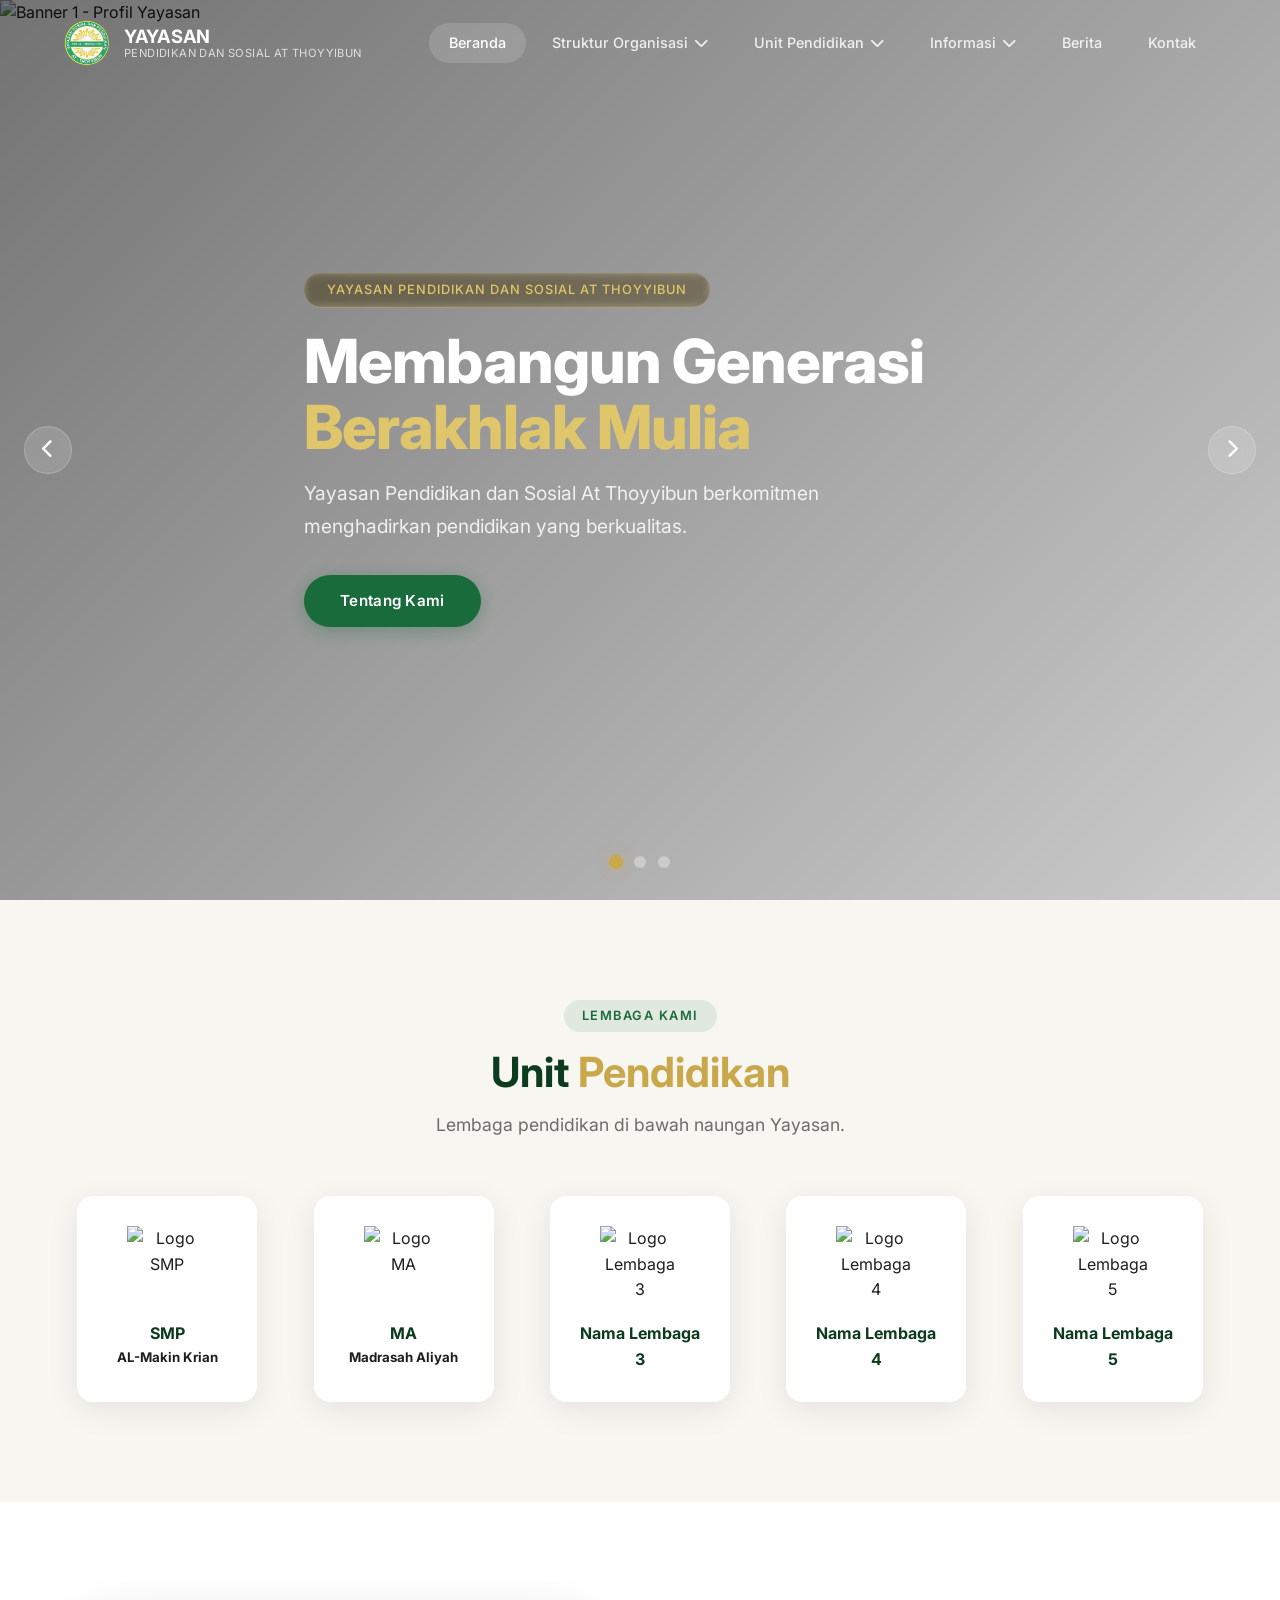
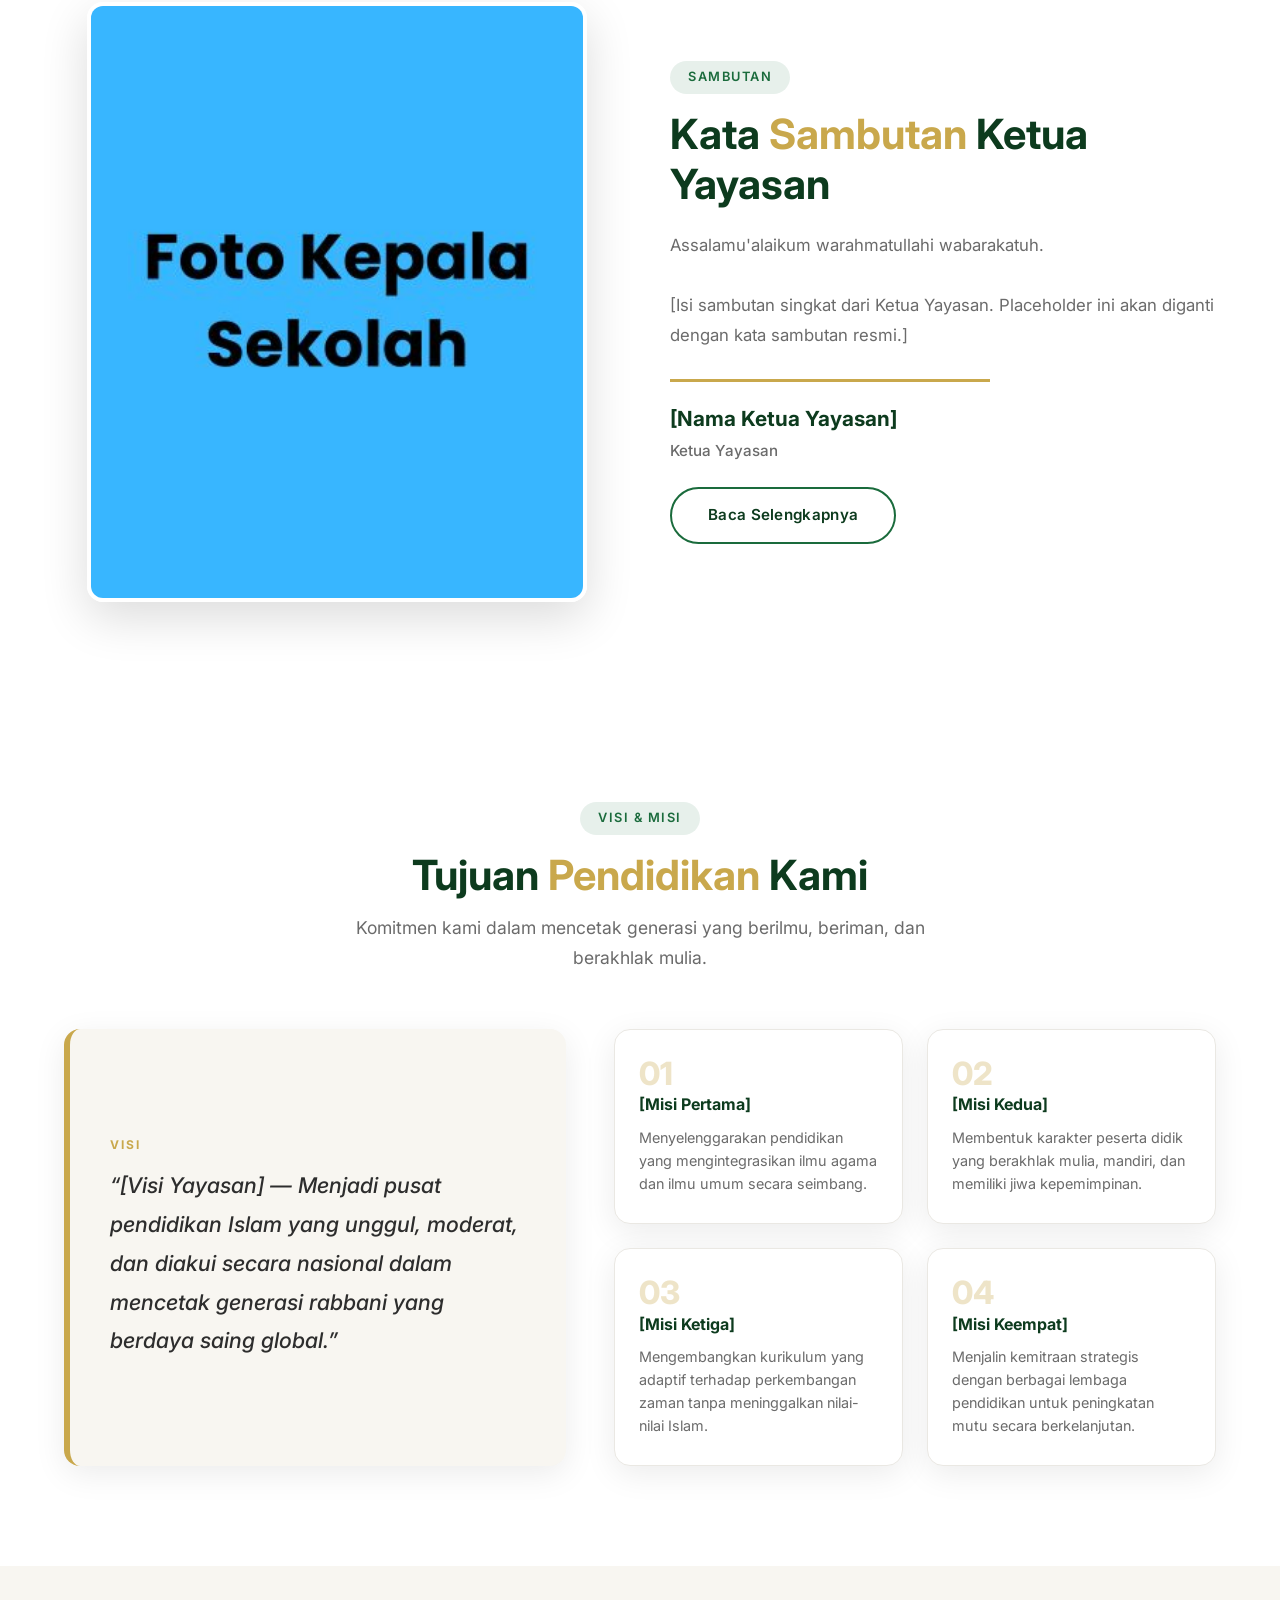
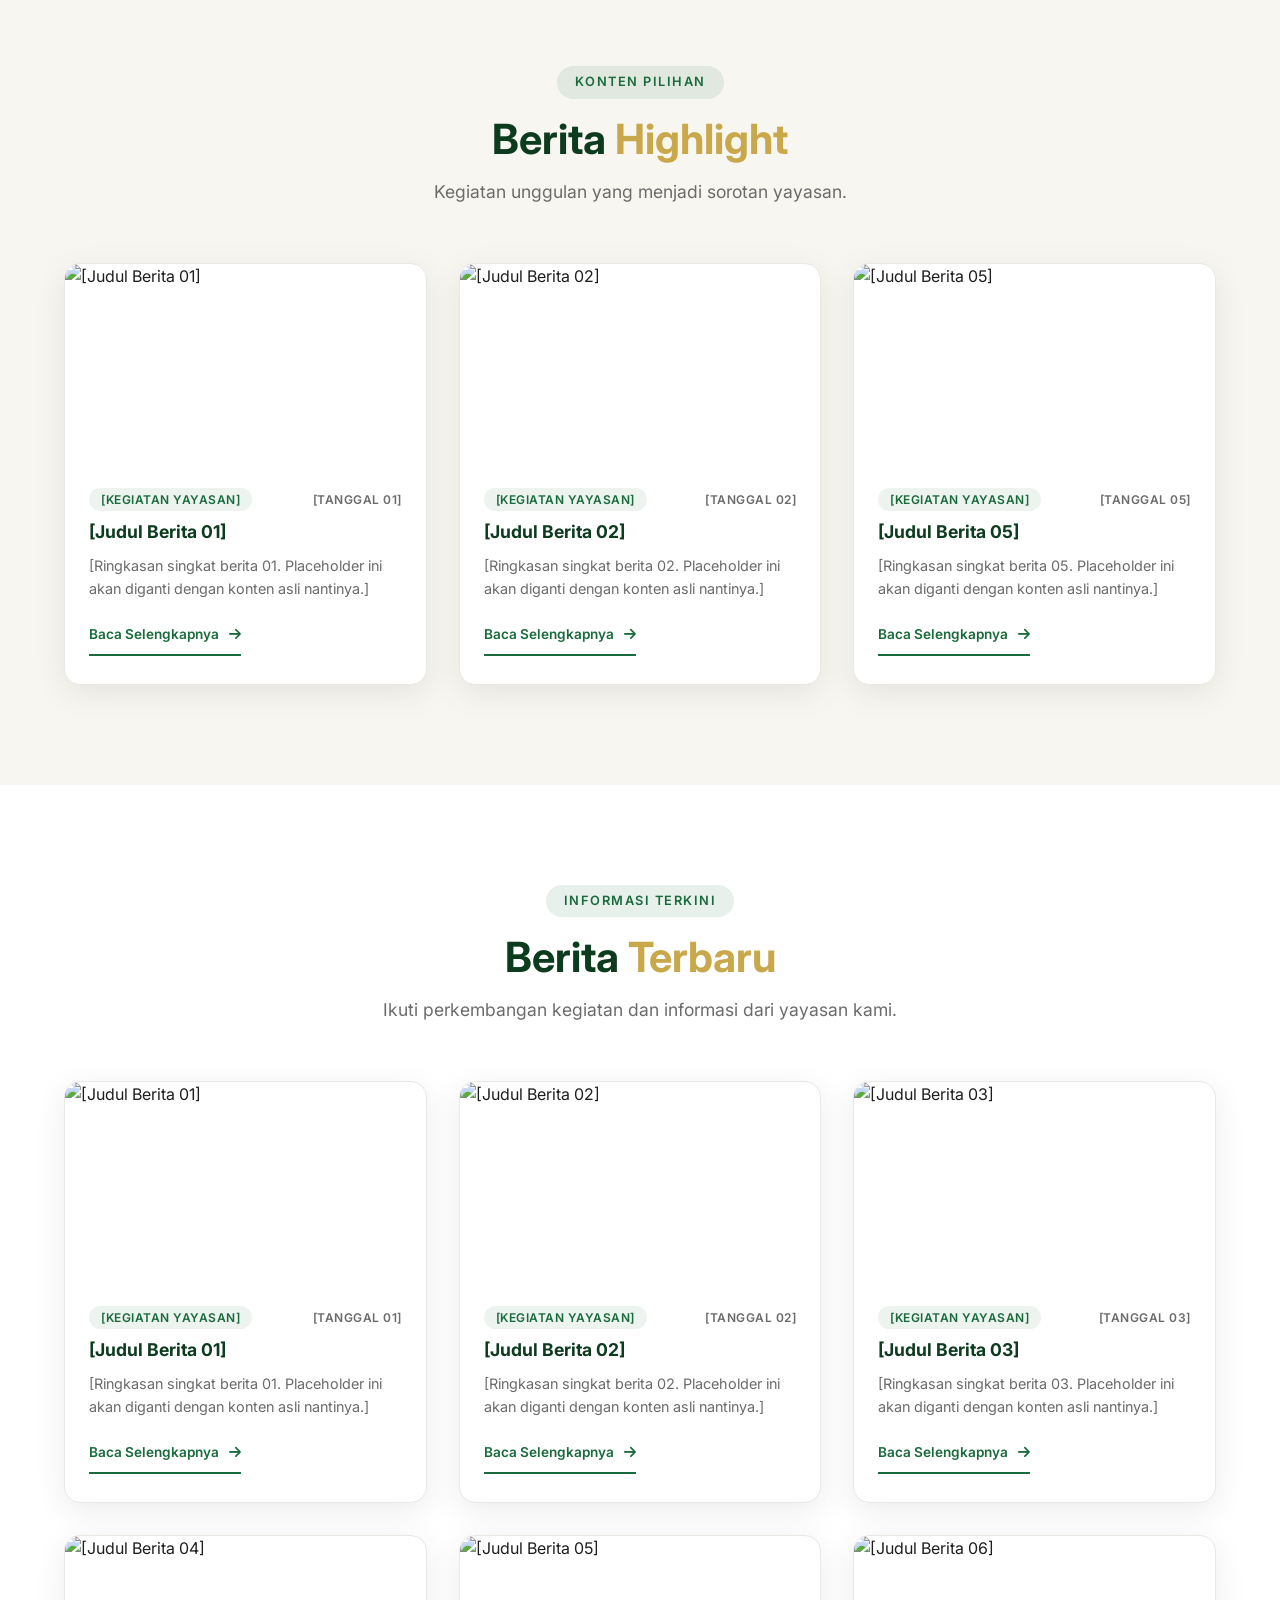
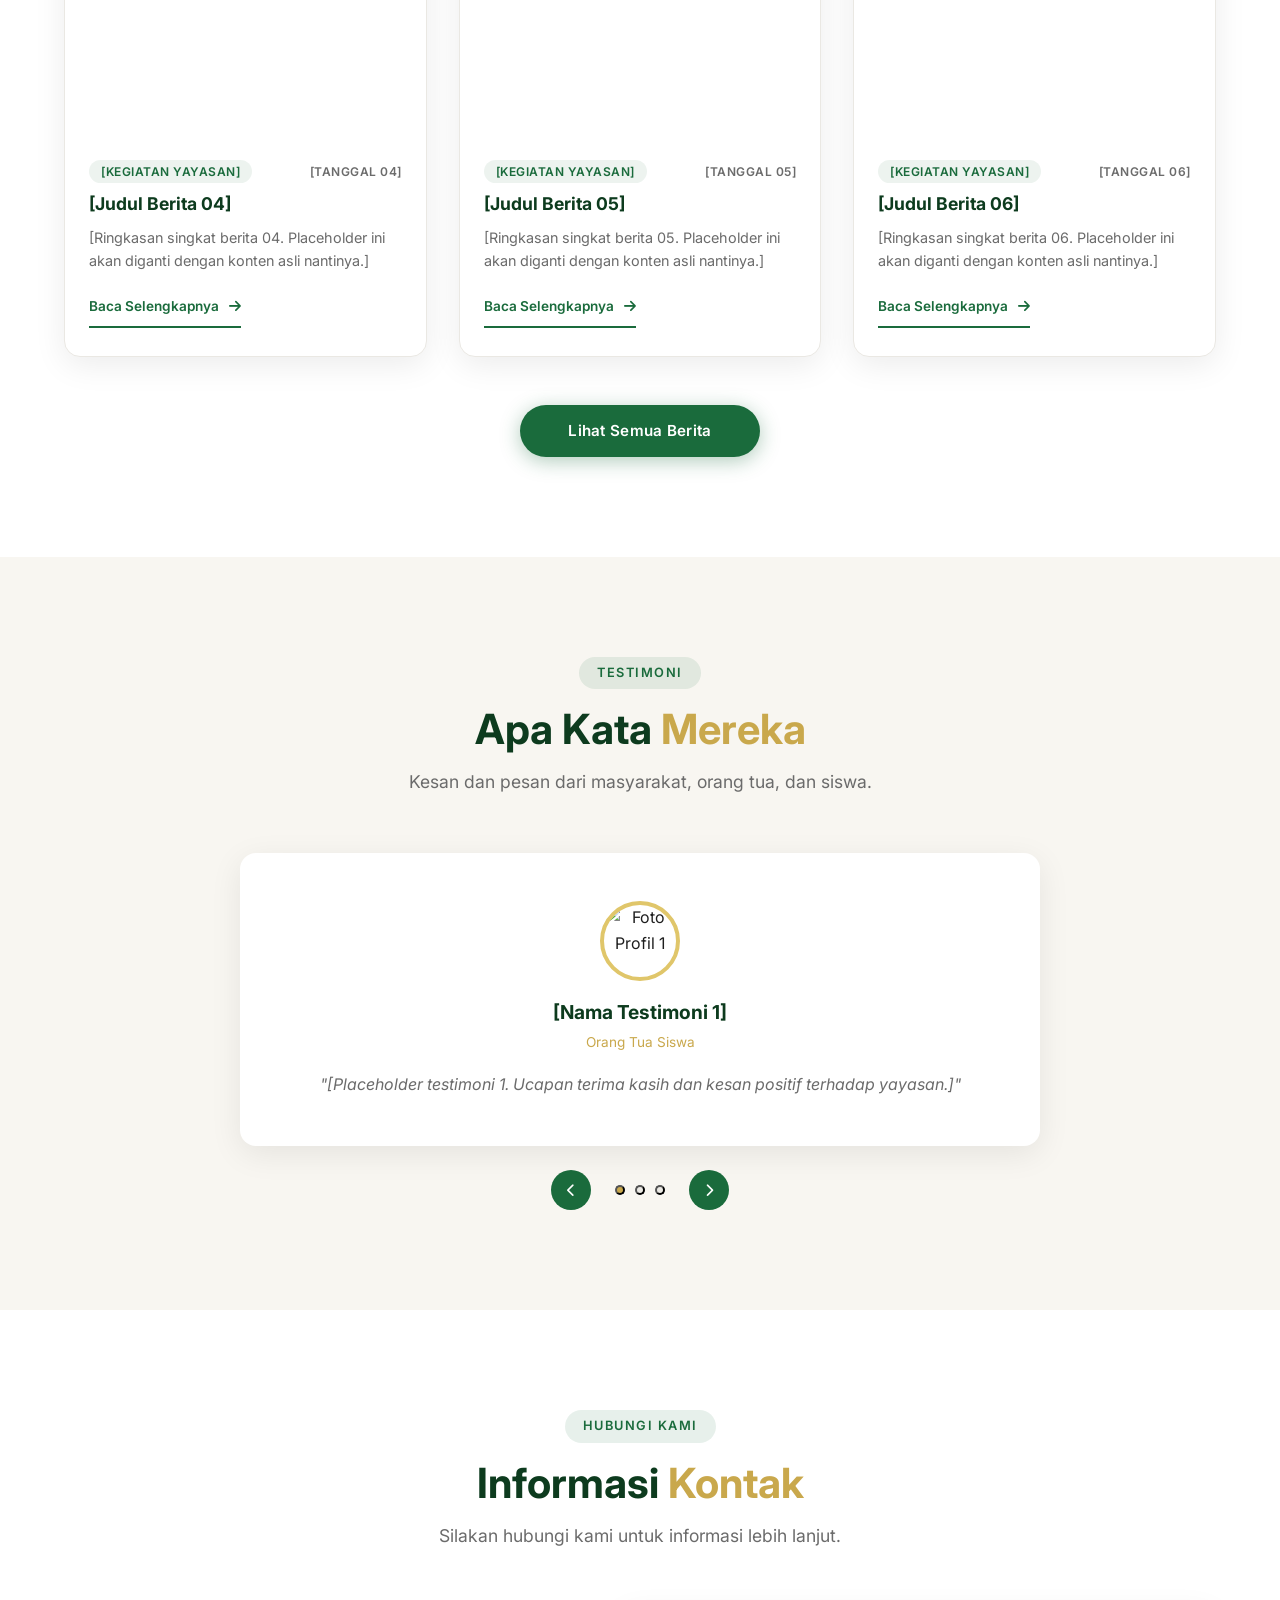
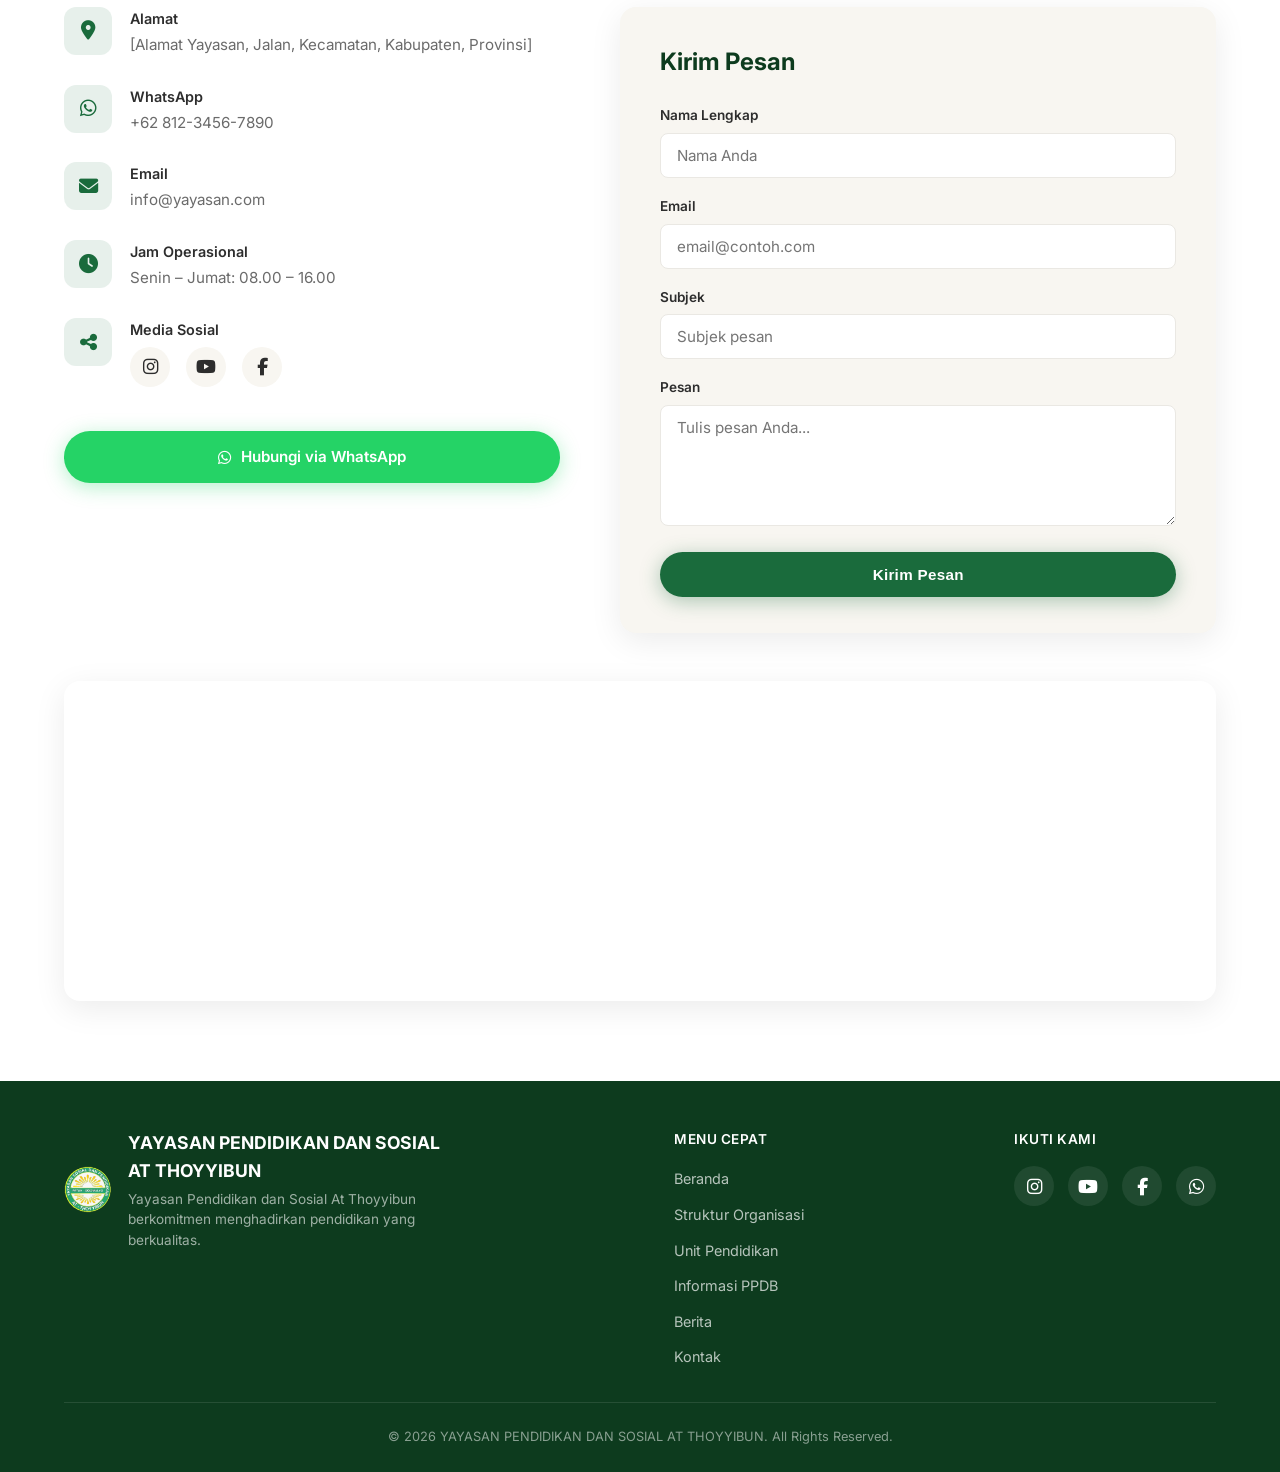
==== commit 3358642c: "Perbaikan pada detail-berita" ====
--- a/index.html
+++ b/index.html
@@ -94,7 +94,7 @@
                 <div class="carousel-slide">
                     <img src="https://picsum.photos/seed/education2/1600/900" alt="Banner 2 - Profil Yayasan" class="hero-slide-image" />
                     <div class="slide-content">
-                        <div class="badge">Profil Yayasan</div>
+                        <div class="badge">Yayasan Pendidikan dan Sosial At Thoyyibun</div>
                         <h1>Membangun Generasi <span>Berakhlak Mulia</span></h1>
                         <p>Yayasan Pendidikan dan Sosial At Thoyyibun berkomitmen menghadirkan pendidikan yang berkualitas.</p>
                         <a href="#profil" class="btn-primary">Tentang Kami</a>
@@ -104,7 +104,7 @@
                 <div class="carousel-slide">
                     <img src="https://picsum.photos/seed/education3/1600/900" alt="Banner 3 - Profil Yayasan" class="hero-slide-image" />
                     <div class="slide-content">
-                        <div class="badge">Profil Yayasan</div>
+                        <div class="badge">Yayasan Pendidikan dan Sosial At Thoyyibun</div>
                         <h1>Membangun Generasi <span>Berakhlak Mulia</span></h1>
                         <p> Yayasan Pendidikan dan Sosial At Thoyyibun berkomitmen menghadirkan pendidikan yang berkualitas.</p>
                         <a href="#profil" class="btn-primary">Tentang Kami</a>
--- a/css/style.css
+++ b/css/style.css
@@ -1373,6 +1373,119 @@
     transform: translateY(0);
 }
 
+/* ============================================
+   DETAIL BERITA (PENYEMPURNAAN TAMPILAN)
+   ============================================ */
+.detail-section {
+    padding-top: 140px; /* Agar tidak tertutup navbar */
+    padding-bottom: 60px;
+    background: var(--white);
+}
+
+.detail-wrapper {
+    max-width: 800px; /* Membatasi lebar agar rapi di tengah */
+    margin: 0 auto;
+}
+
+.detail-meta {
+    display: flex;
+    align-items: center;
+    gap: 16px;
+    margin-bottom: 16px;
+    flex-wrap: wrap;
+}
+
+.detail-category {
+    font-size: 0.75rem;
+    font-weight: 600;
+    text-transform: uppercase;
+    color: var(--emerald);
+    background: rgba(26, 107, 60, 0.08);
+    padding: 4px 16px;
+    border-radius: 50px;
+}
+
+.detail-date {
+    font-size: 0.85rem;
+    color: var(--gray-medium);
+}
+
+.detail-title {
+    font-size: 2.4rem;
+    font-weight: 800;
+    color: var(--dark-green);
+    line-height: 1.2;
+    margin-bottom: 24px;
+}
+
+/* Gambar Utama */
+.detail-image {
+    width: 100%;
+    border-radius: var(--radius);
+    overflow: hidden;
+    margin-bottom: 32px;
+    box-shadow: var(--shadow);
+}
+
+.detail-image img {
+    width: 100%;
+    height: auto;
+    display: block;
+}
+
+/* Isi Konten Berita */
+.detail-content {
+    font-size: 1.05rem;
+    line-height: 1.8;
+    color: var(--gray-dark);
+}
+
+.detail-content p {
+    margin-bottom: 20px;
+}
+
+.detail-content h2 {
+    font-size: 1.6rem;
+    font-weight: 700;
+    color: var(--dark-green);
+    margin-top: 32px;
+    margin-bottom: 16px;
+}
+
+.detail-content h3 {
+    font-size: 1.3rem;
+    font-weight: 600;
+    color: var(--dark-green);
+    margin-top: 24px;
+    margin-bottom: 12px;
+}
+
+.detail-content ul,
+.detail-content ol {
+    margin: 16px 0 20px 24px;
+}
+
+.detail-content li {
+    margin-bottom: 8px;
+    line-height: 1.7;
+}
+
+/* Tombol Kembali ke Berita */
+.detail-back {
+    margin-top: 48px;
+    padding-top: 32px;
+    border-top: 1px solid var(--gray-light);
+}
+
+.detail-back .btn-news {
+    font-size: 0.95rem;
+    gap: 12px;
+}
+
+.detail-back .btn-news:hover {
+    gap: 16px;
+}
+
 .stagger-child:nth-child(1) { transition-delay: 0.05s; }
 .stagger-child:nth-child(2) { transition-delay: 0.15s; }
 .stagger-child:nth-child(3) { transition-delay: 0.25s; }
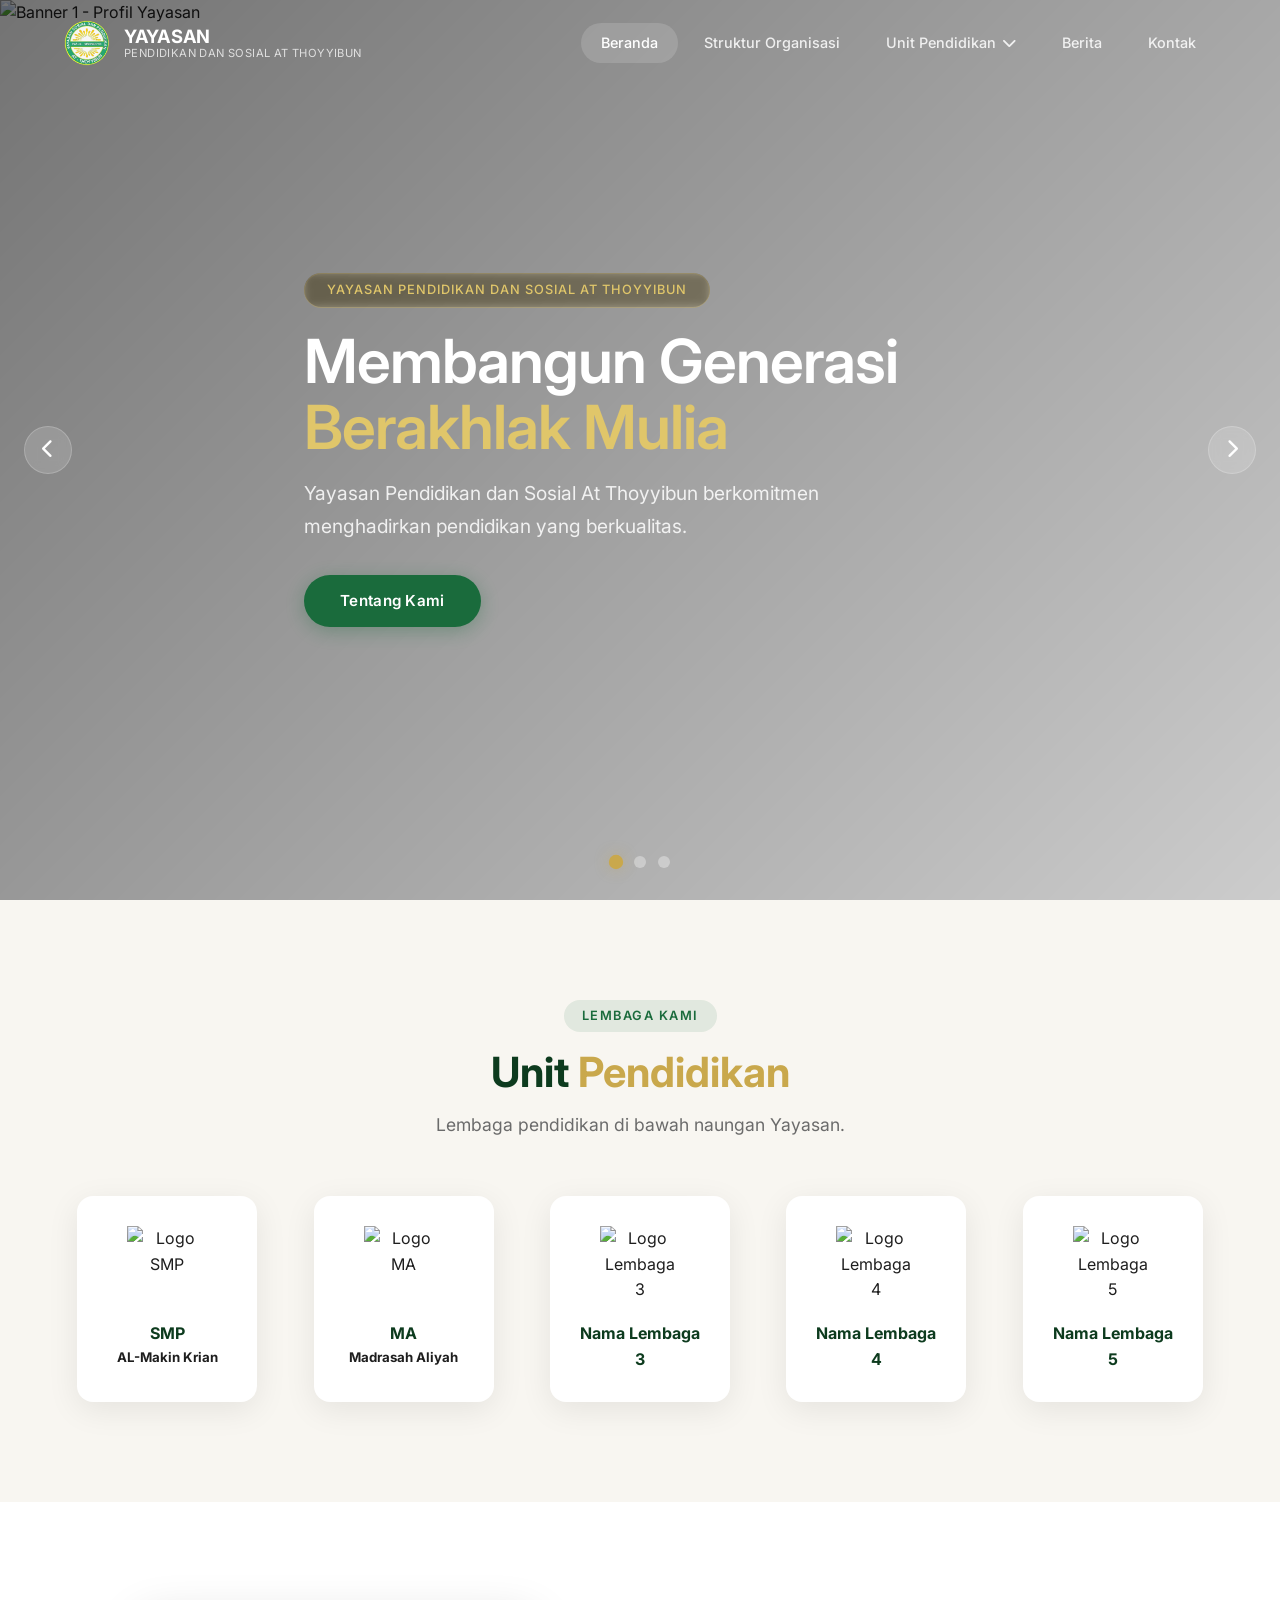
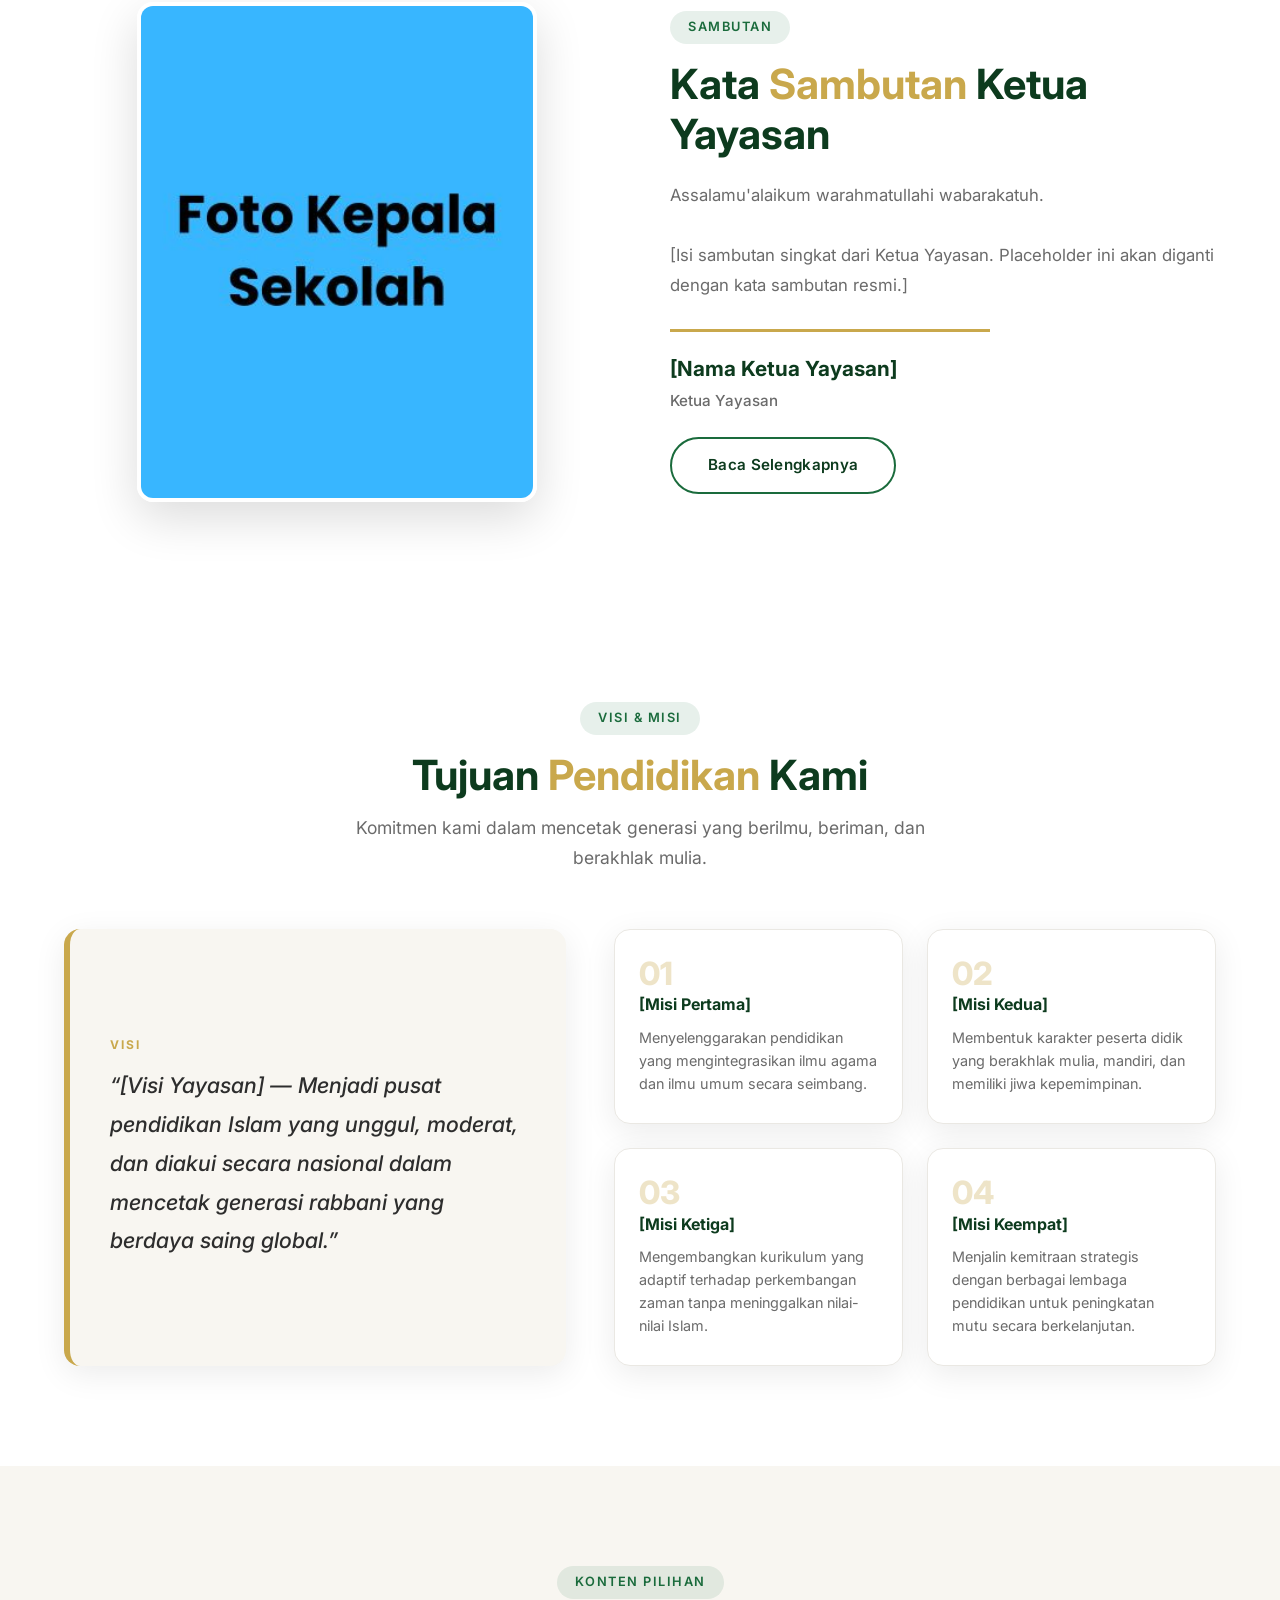
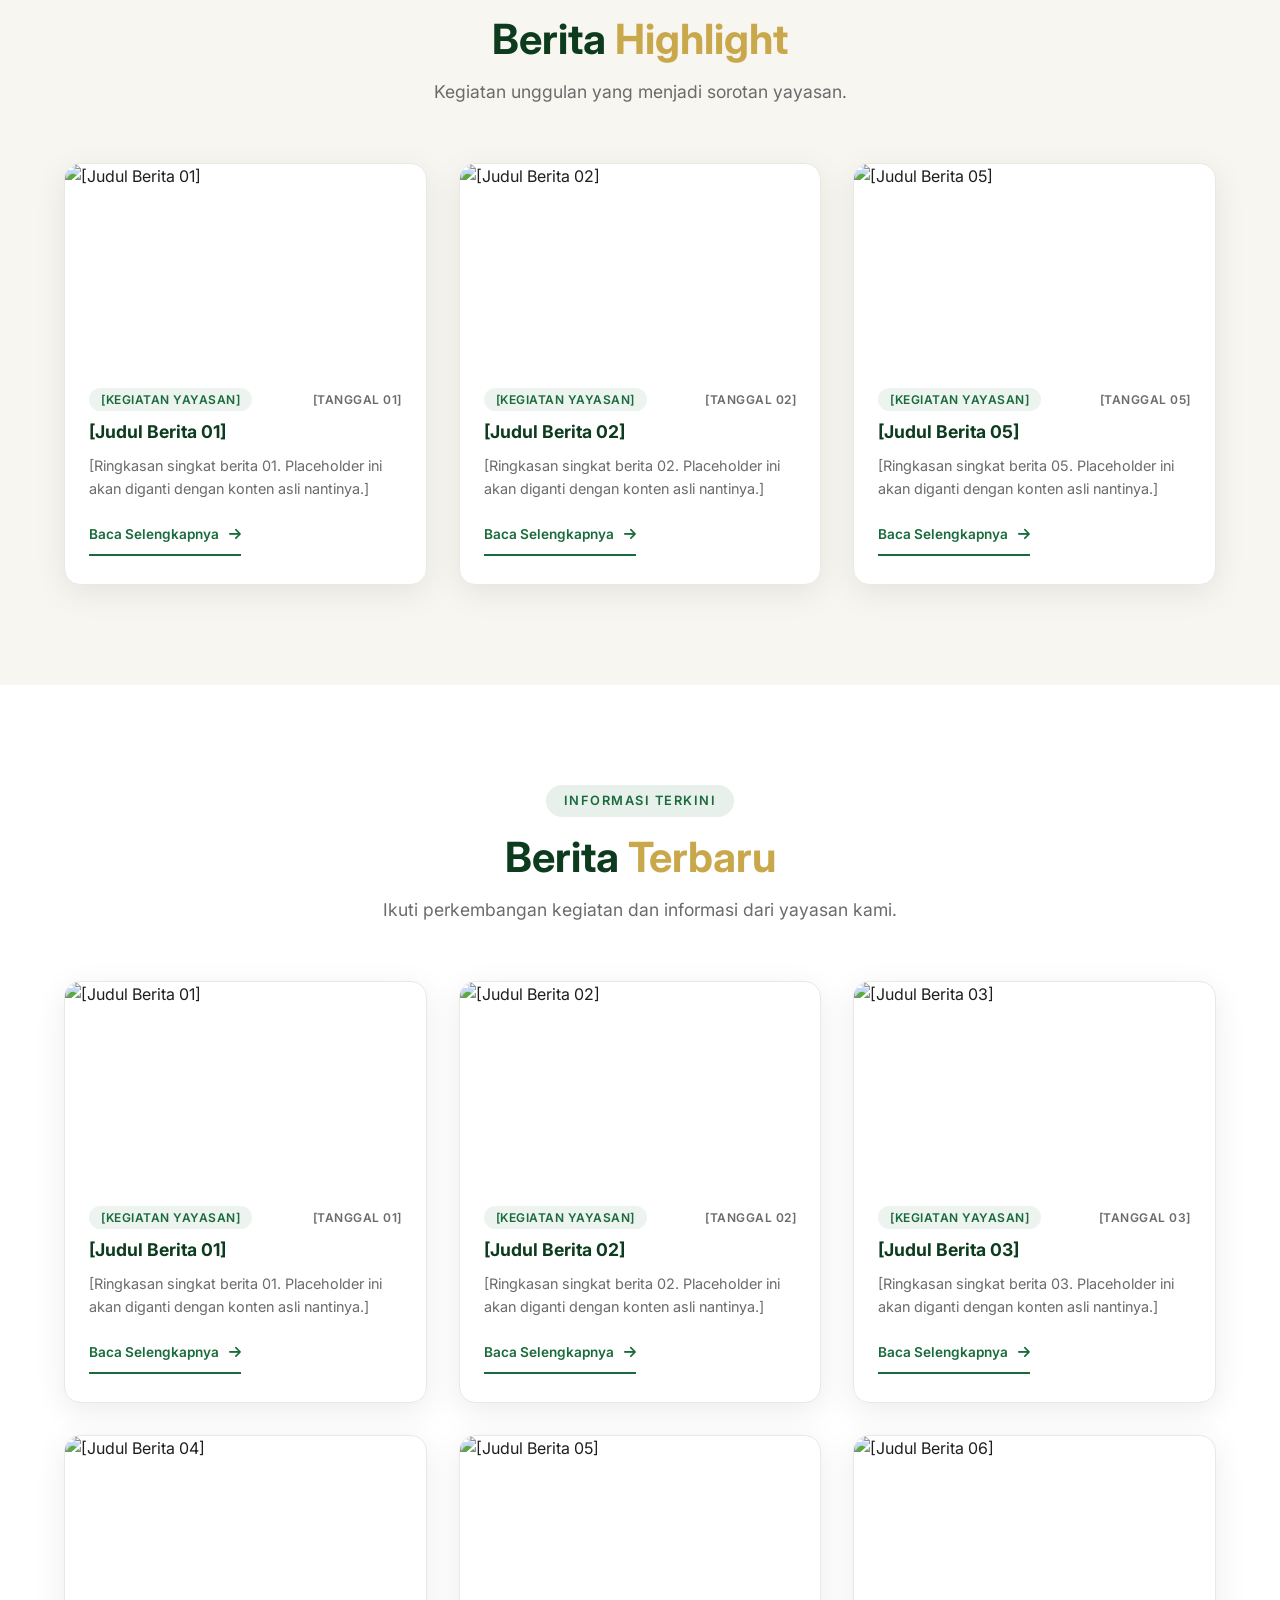
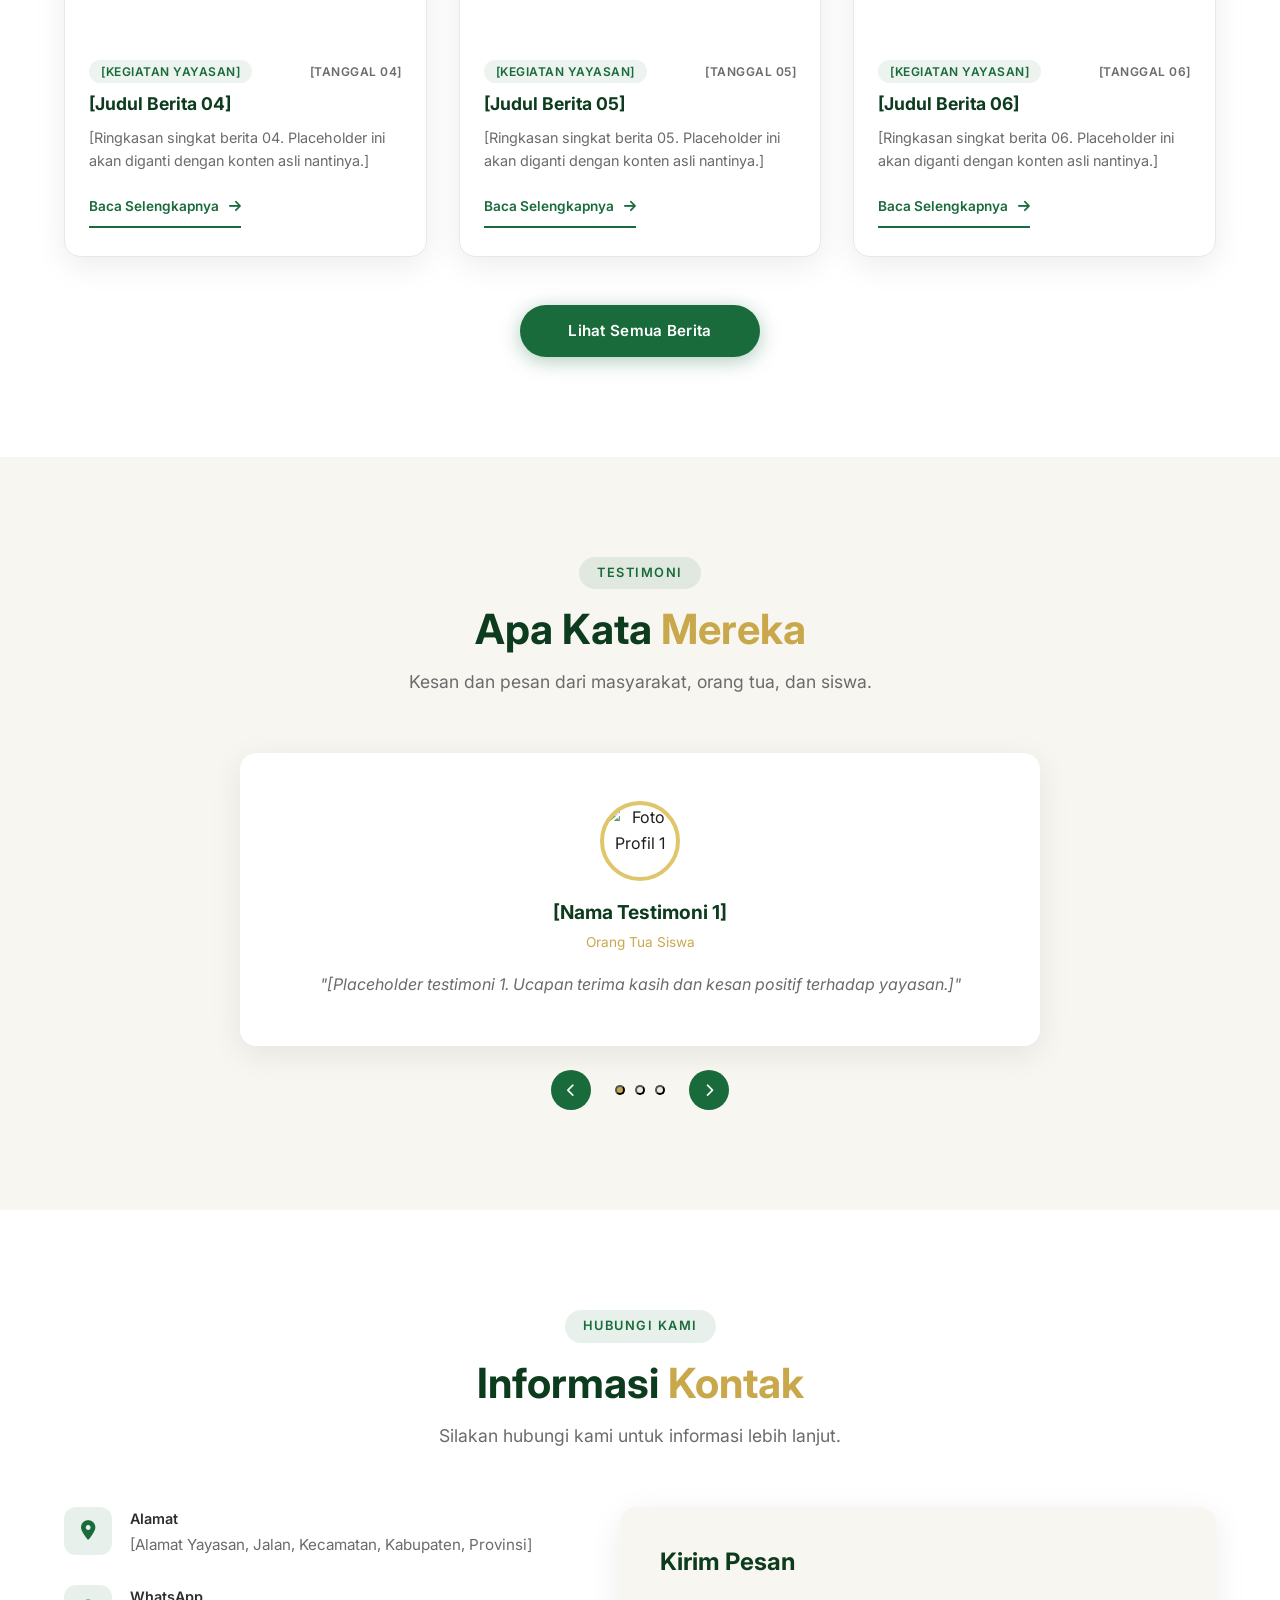
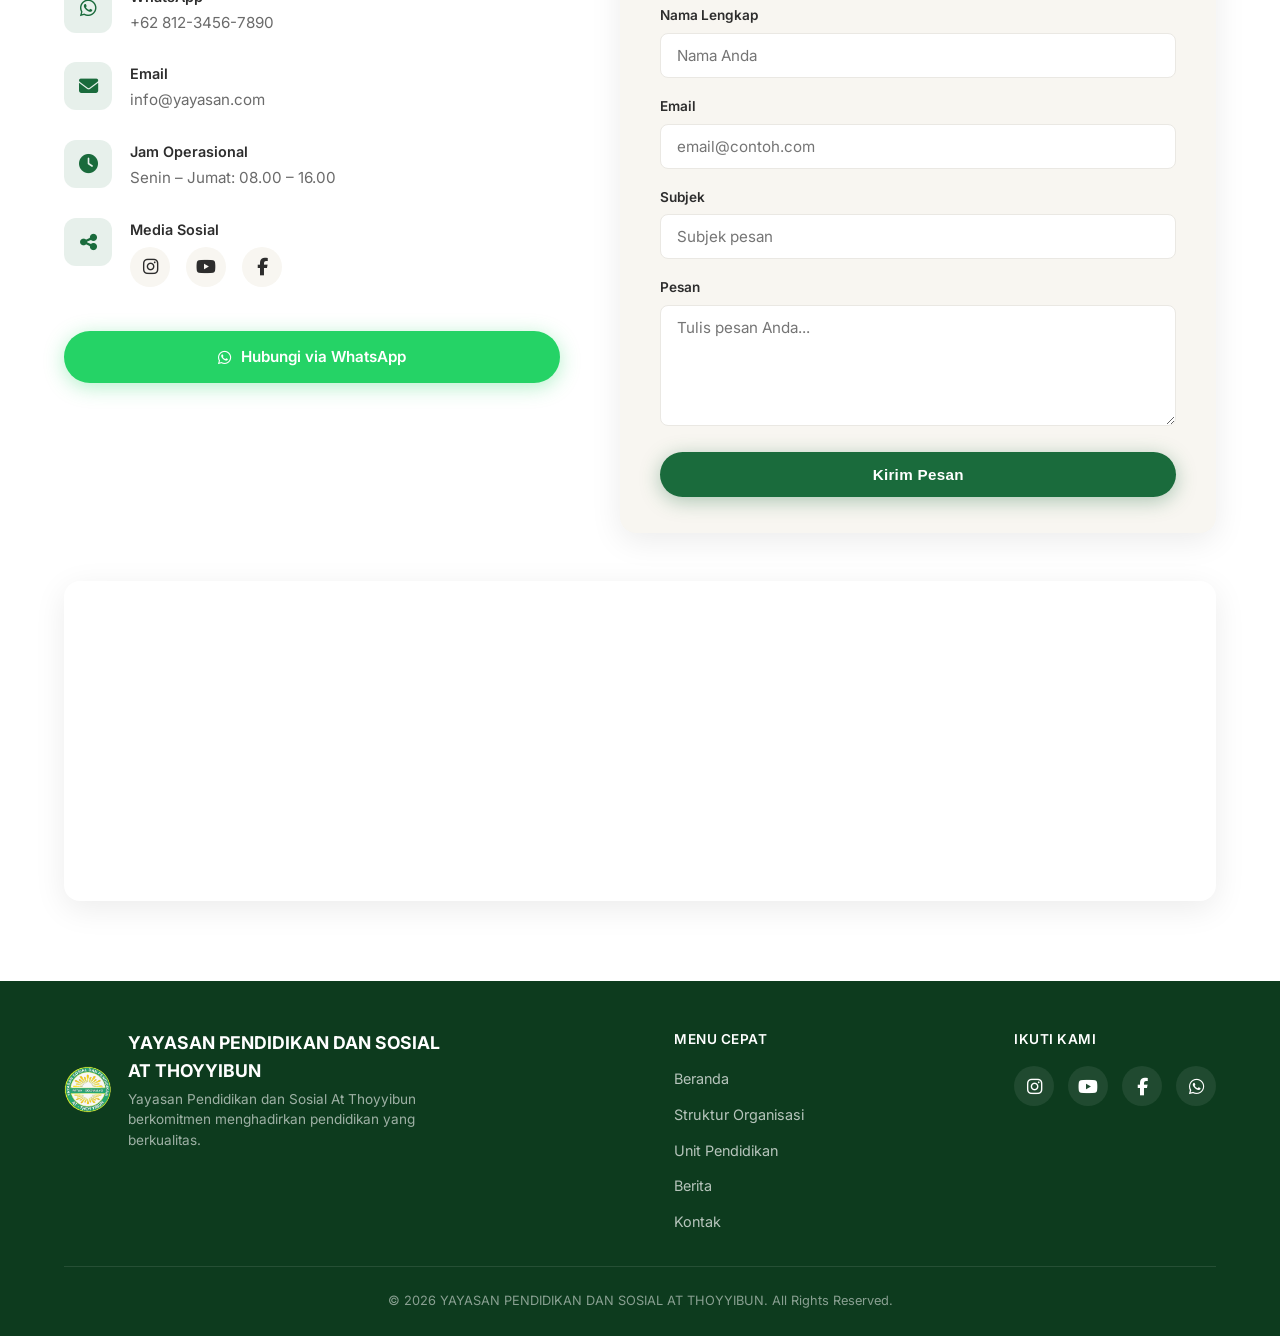
==== commit b3f0104d: "Penambahan Struktur Organisasi" ====
--- a/index.html
+++ b/index.html
@@ -22,7 +22,7 @@
 <body>
 
     <!-- ====================
-    1. NAVBAR
+    1. NAVBAR (Dengan Dropdown Unit Pendidikan)
     ==================== -->
     <nav class="navbar" id="navbar">
         <div class="container">
@@ -35,31 +35,15 @@
             <ul class="nav-links" id="navLinks">
                 <li><a href="#beranda" class="active">Beranda</a></li>
                 
-                <!-- Dropdown Struktur Organisasi -->
-                <li class="dropdown">
-                    <a href="#" class="dropbtn">Struktur Organisasi <i class="fas fa-chevron-down"></i></a>
-                    <div class="dropdown-content">
-                        <a href="struktur-yayasan.html">Struktur Yayasan</a>
-                        <a href="struktur-smp.html">Struktur SMP</a>
-                        <a href="struktur-ma.html">Struktur MA</a>
-                    </div>
-                </li>
-
+                <!-- Link langsung tanpa dropdown -->
+                <li><a href="struktur-organisasi.html">Struktur Organisasi</a></li>
+                
                 <!-- Dropdown Unit Pendidikan -->
                 <li class="dropdown">
                     <a href="#" class="dropbtn">Unit Pendidikan <i class="fas fa-chevron-down"></i></a>
                     <div class="dropdown-content">
-                        <a href="info-smp.html">SMP</a>
-                        <a href="info-ma.html">MA</a>
-                    </div>
-                </li>
-
-                <!-- Dropdown Informasi -->
-                <li class="dropdown">
-                    <a href="#" class="dropbtn">Informasi <i class="fas fa-chevron-down"></i></a>
-                    <div class="dropdown-content">
-                        <a href="ppdb-smp.html">PPDB SMP</a>
-                        <a href="ppdb-ma.html">PPDB MA</a>
+                        <a href="smp.html">SMP</a>
+                        <a href="ma.html">MA</a>
                     </div>
                 </li>
 
@@ -434,9 +418,8 @@
                     <h4>Menu Cepat</h4>
                     <ul>
                         <li><a href="#beranda">Beranda</a></li>
-                        <li><a href="struktur-yayasan.html">Struktur Organisasi</a></li>
+                        <li><a href="struktur-organisasi.html">Struktur Organisasi</a></li>
                         <li><a href="#unit-pendidikan">Unit Pendidikan</a></li>
-                        <li><a href="ppdb-smp.html">Informasi PPDB</a></li>
                         <li><a href="#berita">Berita</a></li>
                         <li><a href="#kontak">Kontak</a></li>
                     </ul>
--- a/css/style.css
+++ b/css/style.css
@@ -348,7 +348,7 @@
 
 .slide-content h1 {
     font-size: 3.8rem;
-    font-weight: 800;
+    font-weight: 600;
     color: var(--white);
     line-height: 1.1;
     margin-bottom: 16px;
@@ -523,9 +523,9 @@
 
 .profile-image img {
     width: 100%;
-    max-width: 500px;
+    max-width: 400px;
     height: auto;
-    aspect-ratio: 5 / 6;
+    aspect-ratio: 4 / 5;
     object-fit: cover;
     border-radius: var(--radius);
     box-shadow: var(--shadow-hover);
--- a/css/responsive.css
+++ b/css/responsive.css
@@ -32,6 +32,12 @@
     .news-grid {
         grid-template-columns: repeat(3, 1fr);
         gap: 20px;
+    }
+
+    /* Struktur Organisasi - Penyesuaian 4 kolom menjadi 3 kolom */
+    .struktur-grid {
+        grid-template-columns: repeat(3, 1fr);
+        gap: 24px;
     }
 }
 
@@ -199,6 +205,12 @@
         gap: 24px;
     }
 
+    /* ---------- STRUKTUR ORGANISASI (TABLET) ---------- */
+    .struktur-grid {
+        grid-template-columns: repeat(2, 1fr);
+        gap: 24px;
+    }
+
     /* ---------- PAGINATION (TAMBAHAN BARU) ---------- */
     .pagination {
         justify-content: center;
@@ -551,6 +563,12 @@
         text-align: center;
     }
 
+    /* ---------- STRUKTUR ORGANISASI (MOBILE) ---------- */
+    .struktur-grid {
+        grid-template-columns: 1fr;
+        gap: 20px;
+    }
+
     /* ---------- PAGINATION (TAMBAHAN BARU) ---------- */
     .pagination {
         justify-content: center;
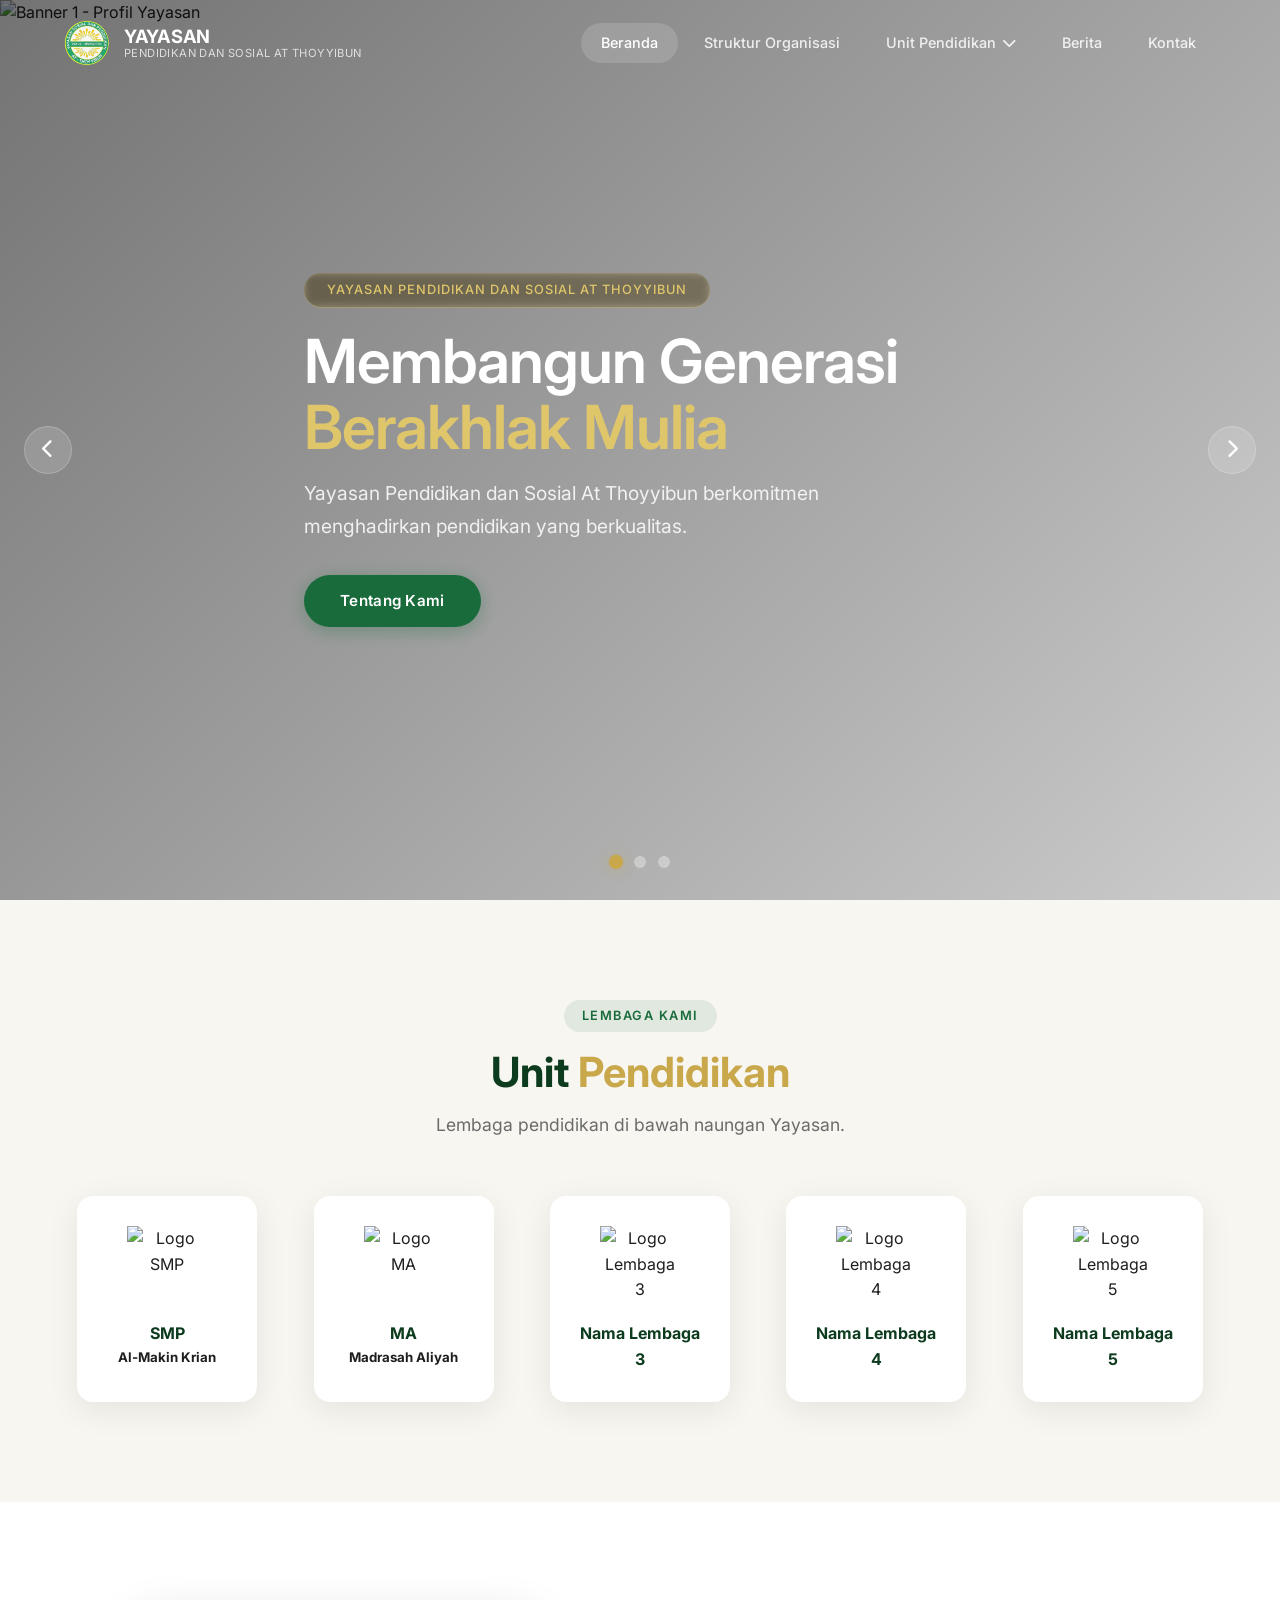
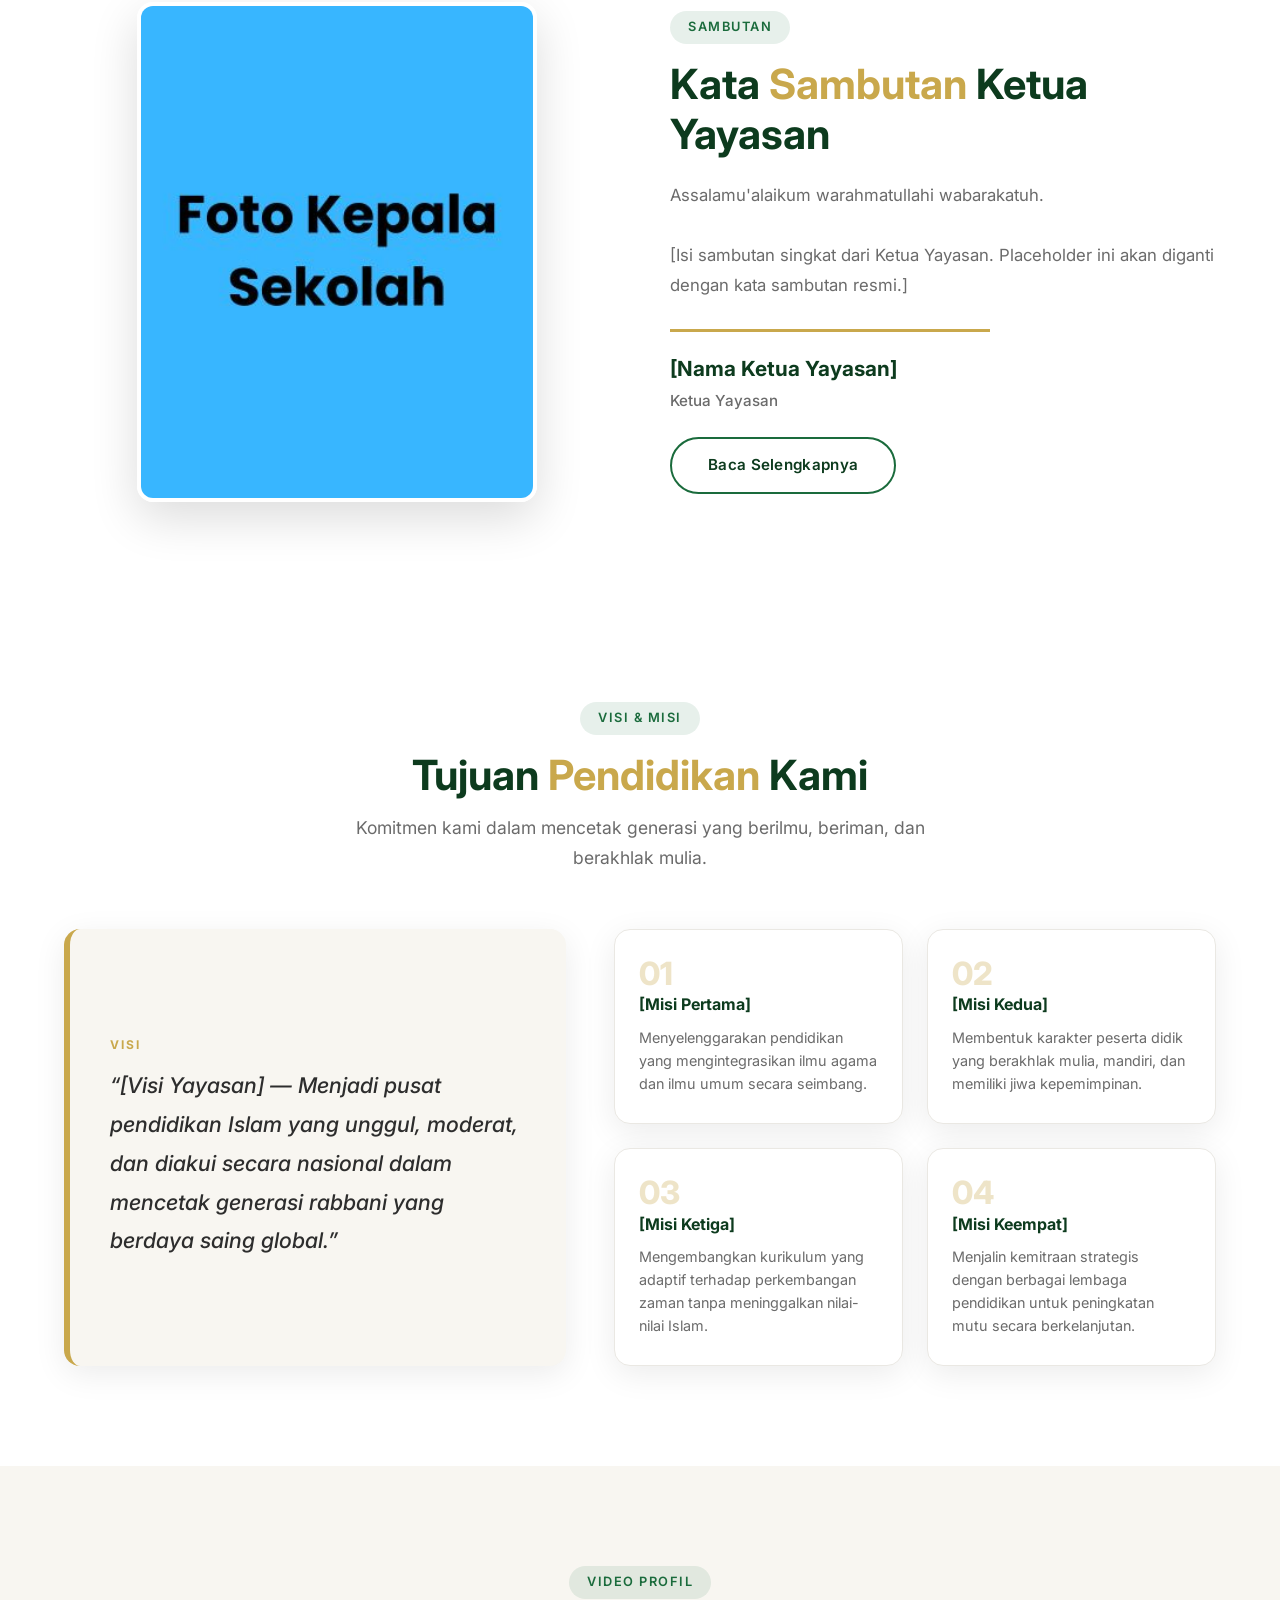
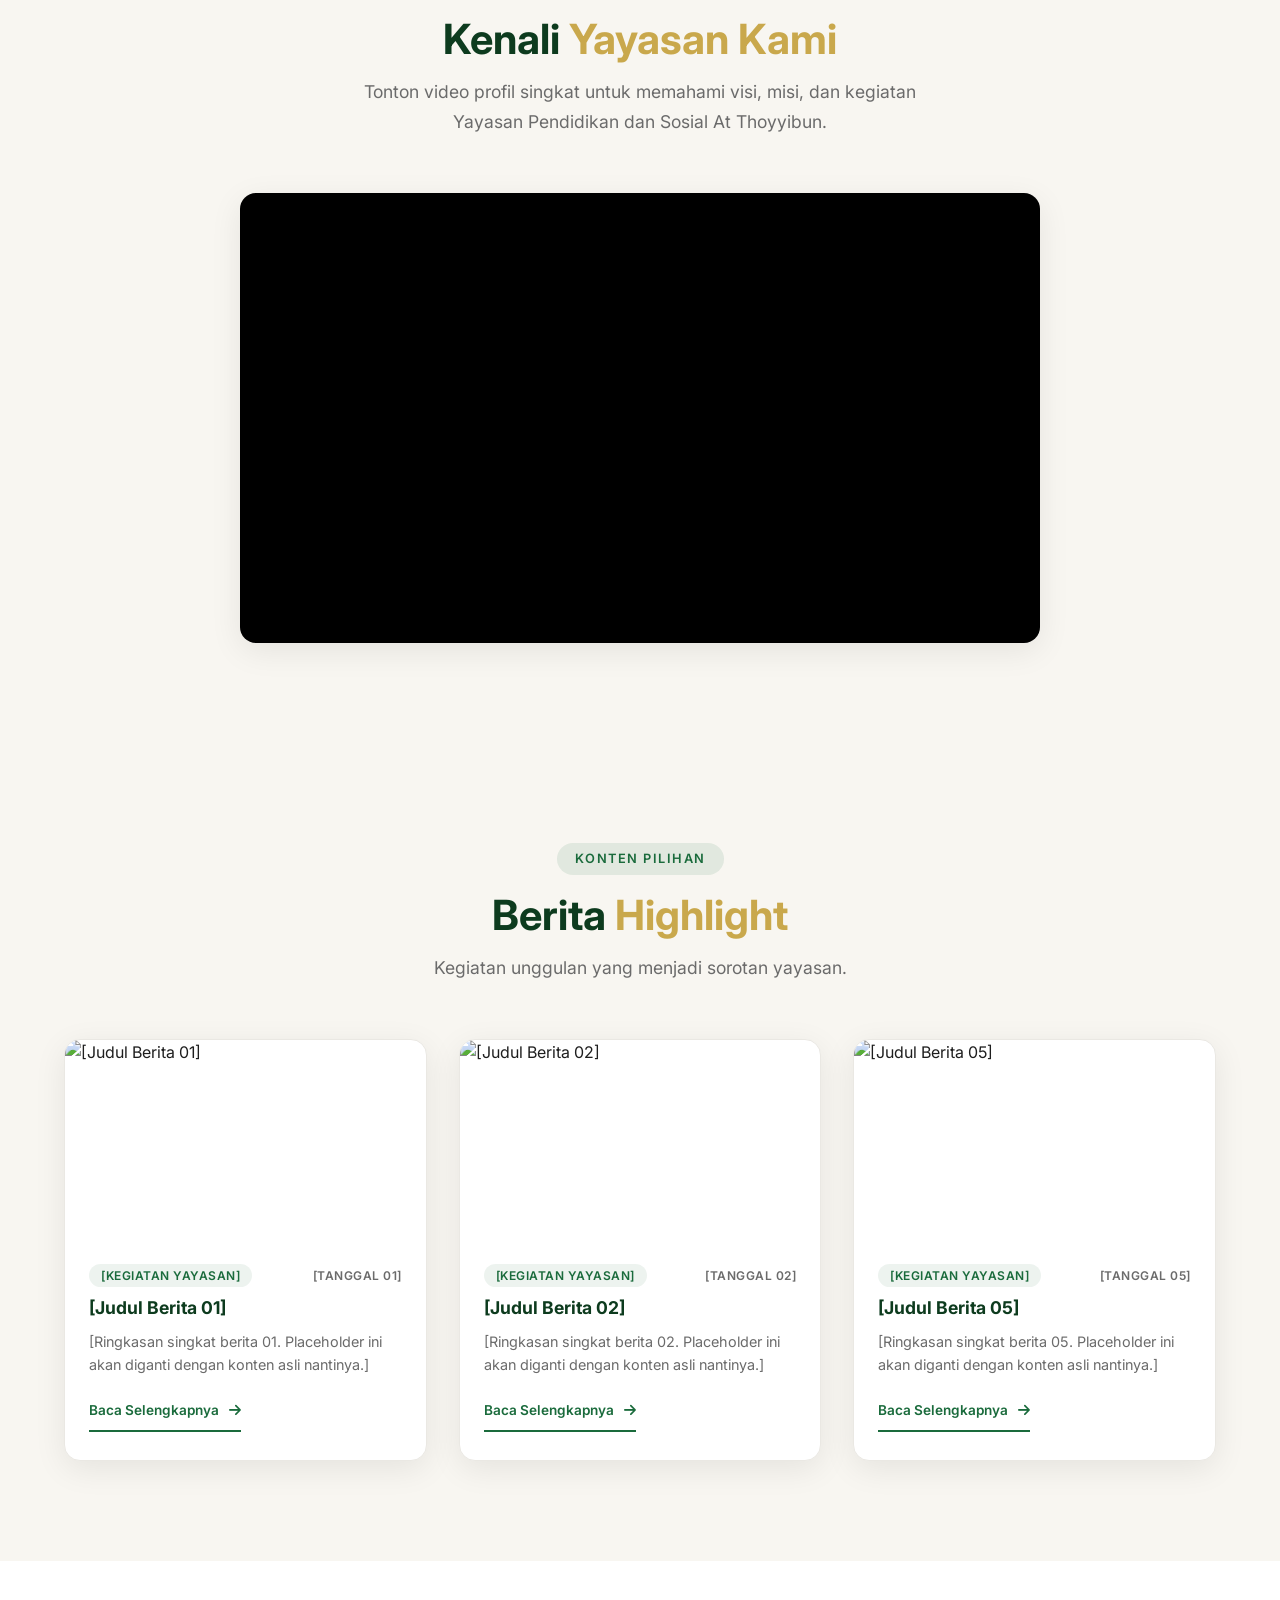
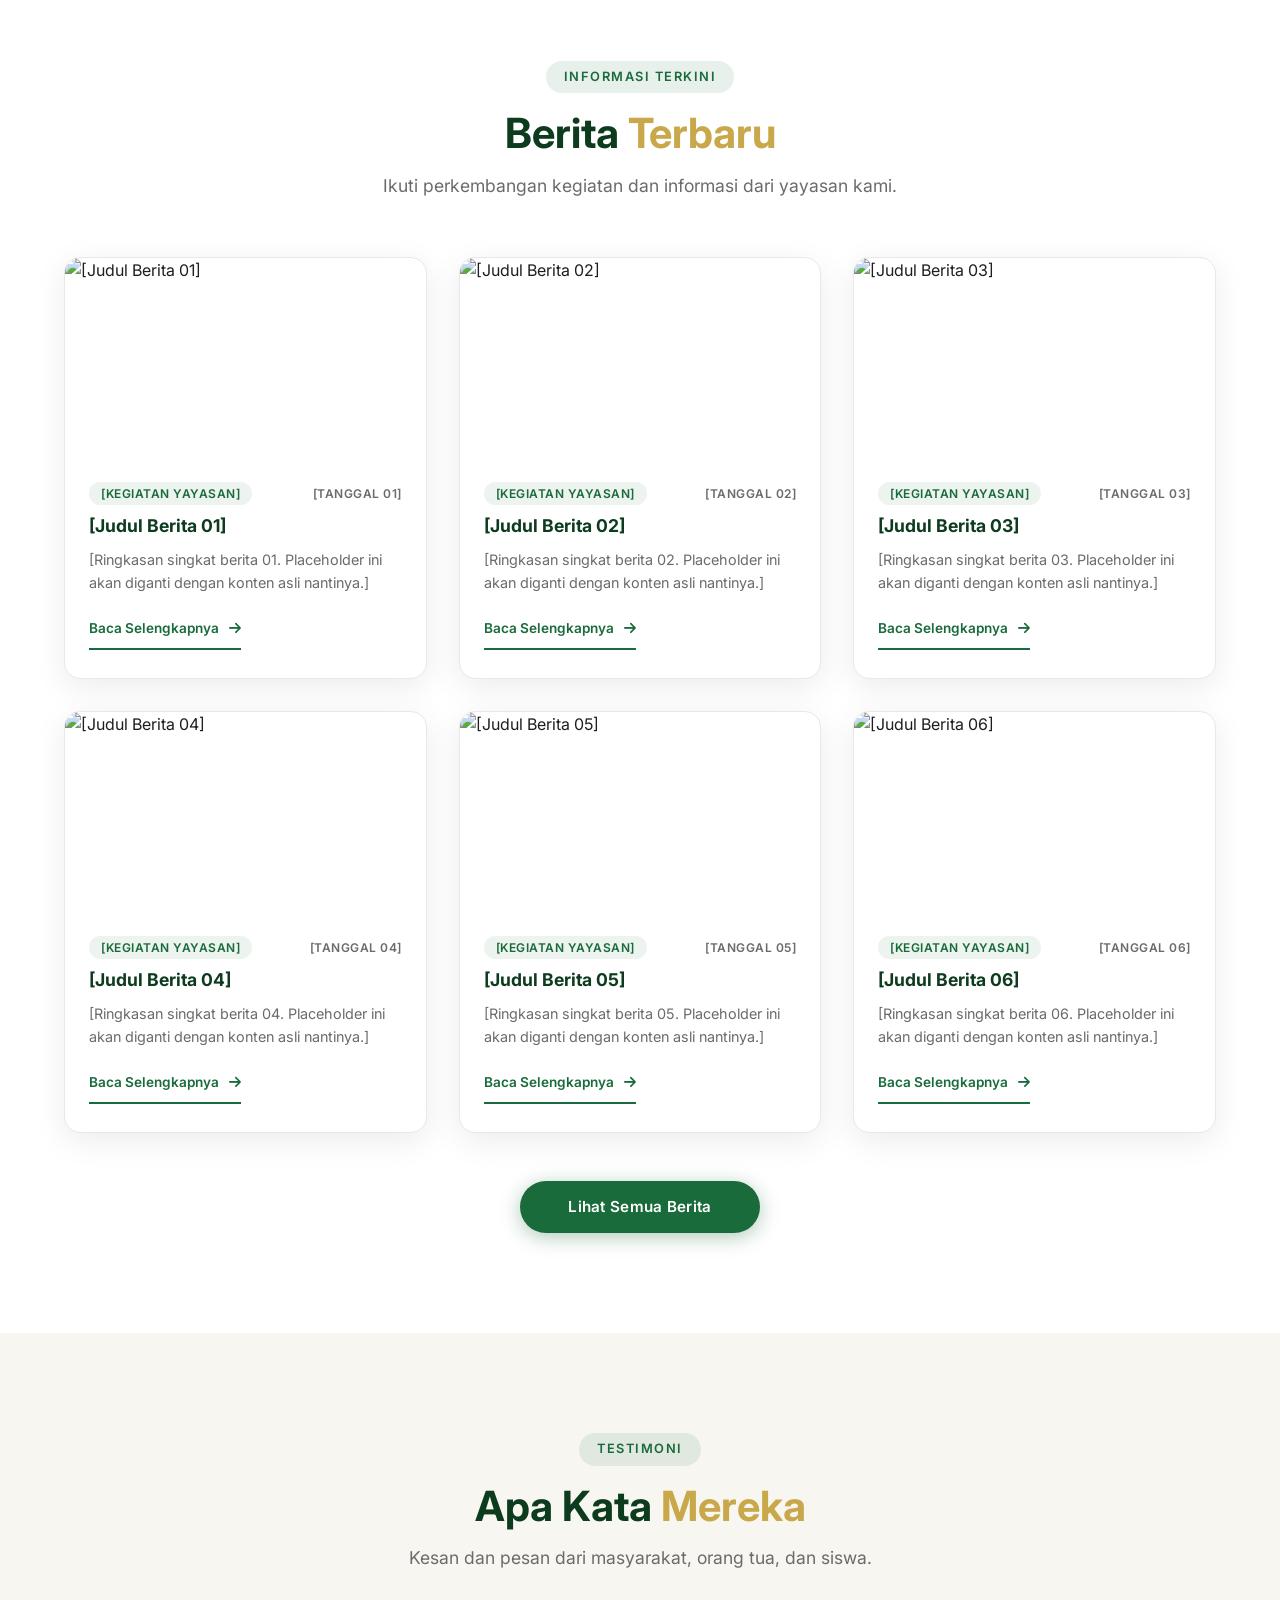
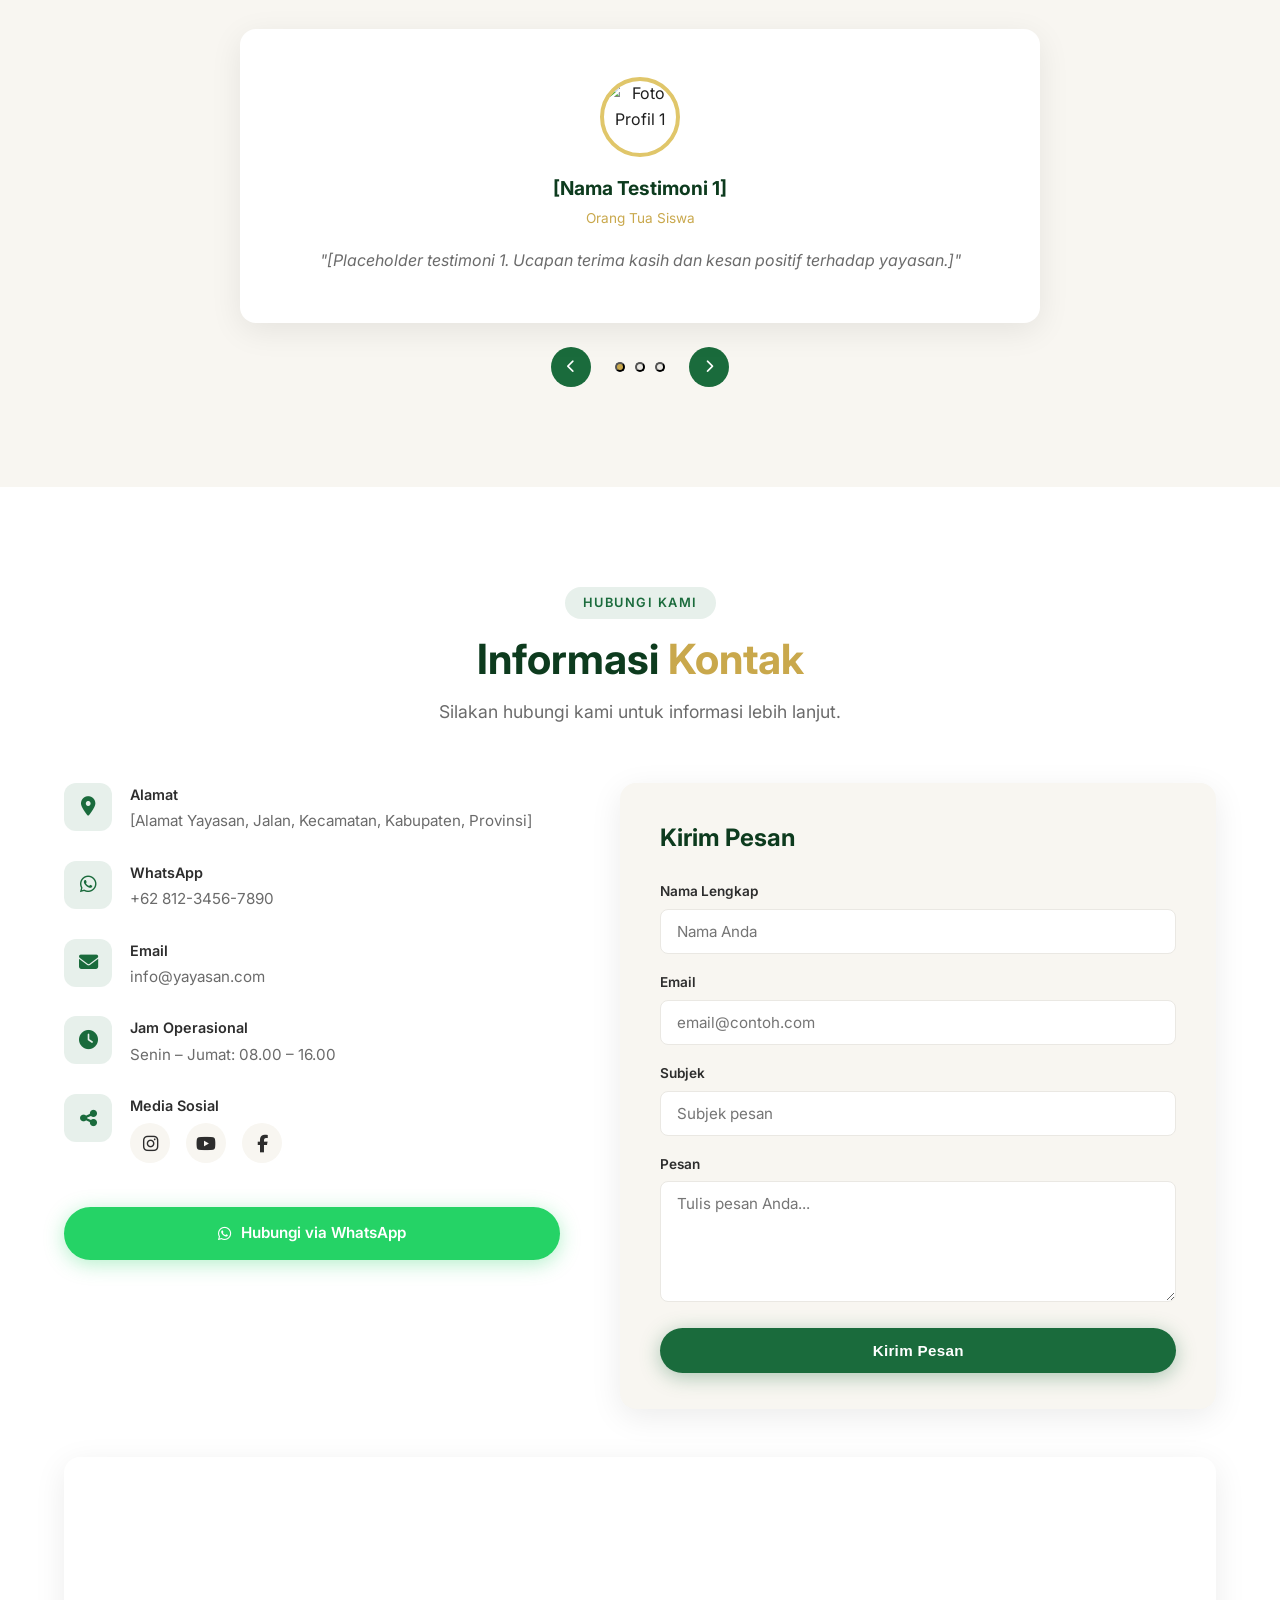
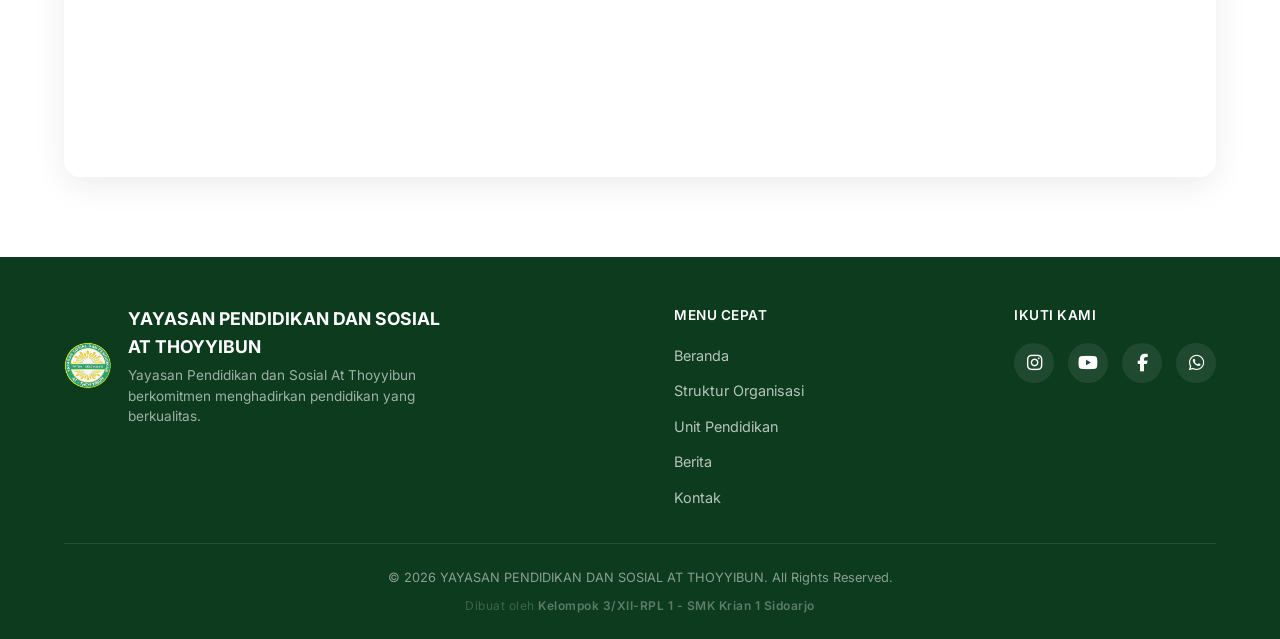
==== commit 00e01e0a: "Penambahan section video profile" ====
--- a/index.html
+++ b/index.html
@@ -42,8 +42,8 @@
                 <li class="dropdown">
                     <a href="#" class="dropbtn">Unit Pendidikan <i class="fas fa-chevron-down"></i></a>
                     <div class="dropdown-content">
-                        <a href="smp.html">SMP</a>
-                        <a href="ma.html">MA</a>
+                        <a href="unit.html?unit=smp">SMP</a>
+                        <a href="unit.html?unit=ma">MA</a>
                     </div>
                 </li>
 
@@ -123,7 +123,7 @@
                 <div class="unit-logo-item">
                     <img src="assets/logo/logo-smp.png" alt="Logo SMP" />
                     <h4>SMP</h4>
-                    <h5>AL-Makin Krian</h5>
+                    <h5>Al-Makin Krian</h5>
                 </div>
 
                 <!-- Unit 2: MA (Data Resmi) -->
@@ -224,6 +224,30 @@
     </section>
 
     <!-- ====================
+    [BARU] 5.5. VIDEO PROFILE
+    ==================== -->
+    <section class="video-profile-section">
+        <div class="container">
+            <div class="section-head center">
+                <span class="section-tag">Video Profil</span>
+                <h2 class="section-title">Kenali <span>Yayasan Kami</span></h2>
+                <p class="section-sub">Tonton video profil singkat untuk memahami visi, misi, dan kegiatan Yayasan Pendidikan dan Sosial At Thoyyibun.</p>
+            </div>
+            <div class="video-wrapper fade-up">
+                <!-- Ganti src di bawah dengan link YouTube video profil yang sebenarnya -->
+                <iframe 
+    src="https://www.youtube-nocookie.com/embed/VIDEO_ID"
+    title="Video Profil Yayasan"
+    frameborder="0"
+    allow="accelerometer; autoplay; clipboard-write; encrypted-media; gyroscope; picture-in-picture"
+    allowfullscreen
+    referrerpolicy="strict-origin-when-cross-origin"
+></iframe>
+            </div>
+        </div>
+    </section>
+
+    <!-- ====================
     6. BERITA HIGHLIGHT (Dinamis - Diisi oleh berita.js)
     ==================== -->
     <section id="berita-highlight" class="news-highlight-section">
@@ -419,7 +443,7 @@
                     <ul>
                         <li><a href="#beranda">Beranda</a></li>
                         <li><a href="struktur-organisasi.html">Struktur Organisasi</a></li>
-                        <li><a href="#unit-pendidikan">Unit Pendidikan</a></li>
+                        <li><a href="unit.html?unit=smp">Unit Pendidikan</a></li>
                         <li><a href="#berita">Berita</a></li>
                         <li><a href="#kontak">Kontak</a></li>
                     </ul>
@@ -436,6 +460,8 @@
             </div>
             <div class="footer-bottom">
                 <p>&copy; 2026 YAYASAN PENDIDIKAN DAN SOSIAL AT THOYYIBUN. All Rights Reserved.</p>
+
+                 <p class="watermark">Dibuat oleh <strong>Kelompok 3/XII-RPL 1 - SMK Krian 1 Sidoarjo</strong></p>
             </div>
         </div>
     </footer>
--- a/css/style.css
+++ b/css/style.css
@@ -700,6 +700,37 @@
 }
 
 /* ============================================
+   VIDEO PROFILE (TAMBAHAN DI HALAMAN UTAMA)
+   ============================================ */
+.video-profile-section {
+    padding: 100px 0;
+    background: var(--off-white);
+}
+
+.video-wrapper {
+    max-width: 800px;
+    margin: 0 auto;
+    border-radius: var(--radius);
+    overflow: hidden;
+    box-shadow: var(--shadow);
+    background: #000;
+}
+
+.video-wrapper iframe {
+    width: 100%;
+    aspect-ratio: 16 / 9;
+    display: block;
+    border: none;
+}
+
+/* Responsif untuk video */
+@media (max-width: 768px) {
+    .video-profile-section {
+        padding: 60px 0;
+    }
+}
+
+/* ============================================
    BERITA (HIGHLIGHT & TERBARU)
    ============================================ */
 .news-highlight-section {
@@ -1486,6 +1517,19 @@
     gap: 16px;
 }
 
+/* Watermark Footer */
+.footer-bottom .watermark {
+    font-size: 0.75rem;
+    color: rgba(255, 255, 255, 0.35); /* Warna putih transparan */
+    margin-top: 8px;
+    letter-spacing: 0.5px;
+}
+
+.footer-bottom .watermark strong {
+    color: rgba(255, 255, 255, 0.55); /* Sedikit lebih terang untuk nama */
+    font-weight: 600;
+}
+
 .stagger-child:nth-child(1) { transition-delay: 0.05s; }
 .stagger-child:nth-child(2) { transition-delay: 0.15s; }
 .stagger-child:nth-child(3) { transition-delay: 0.25s; }
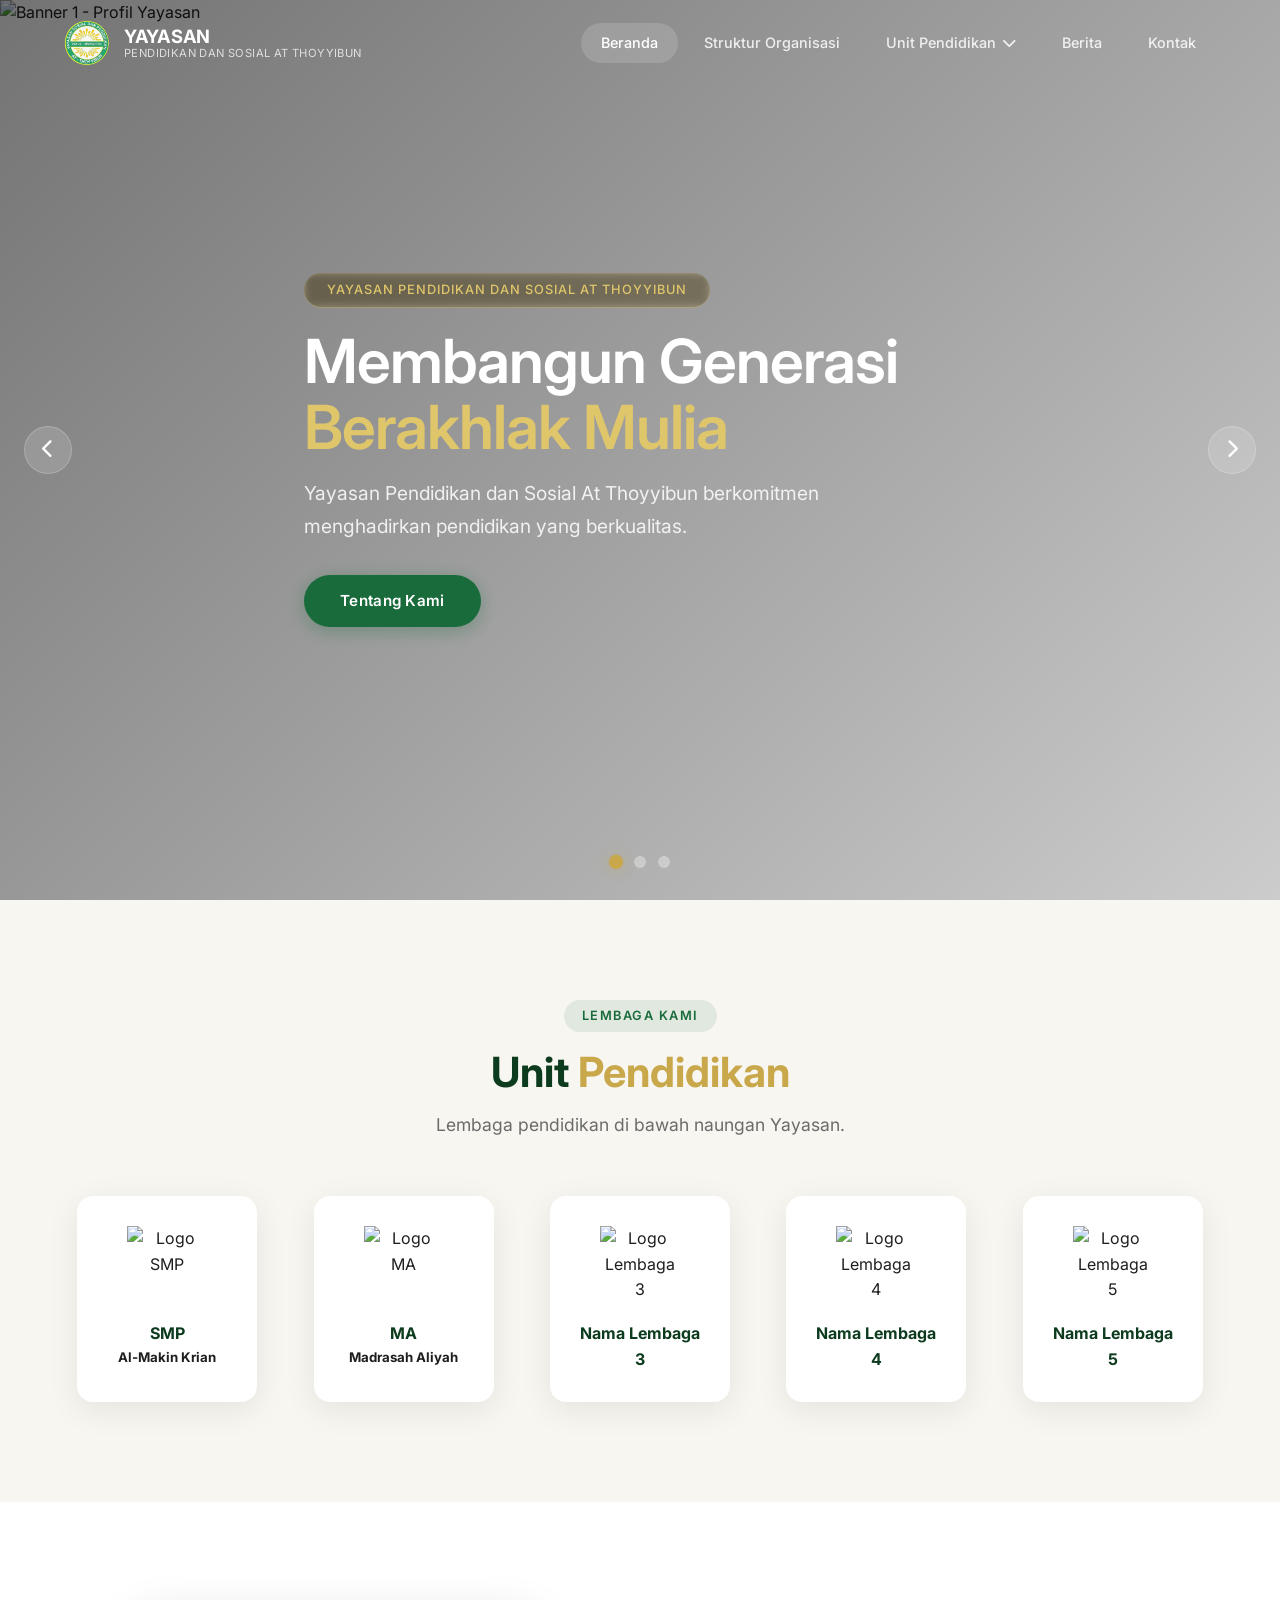
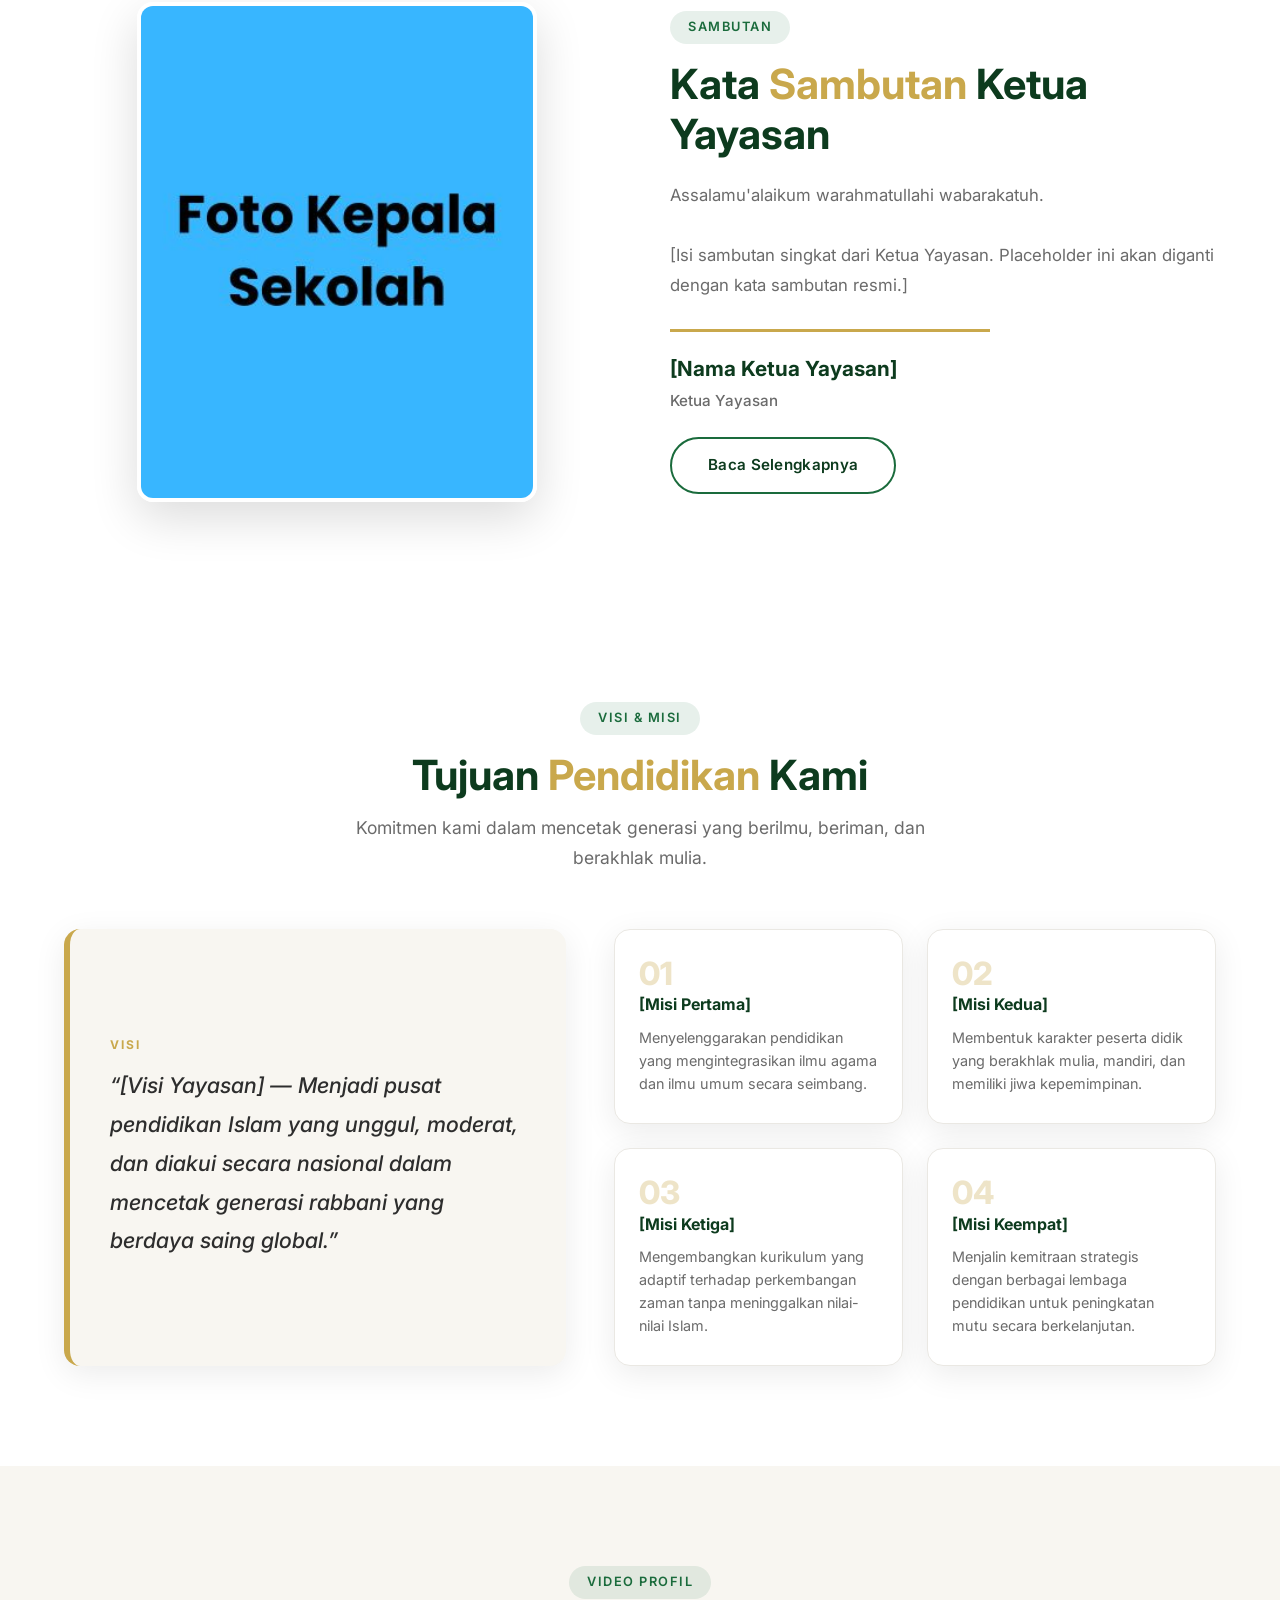
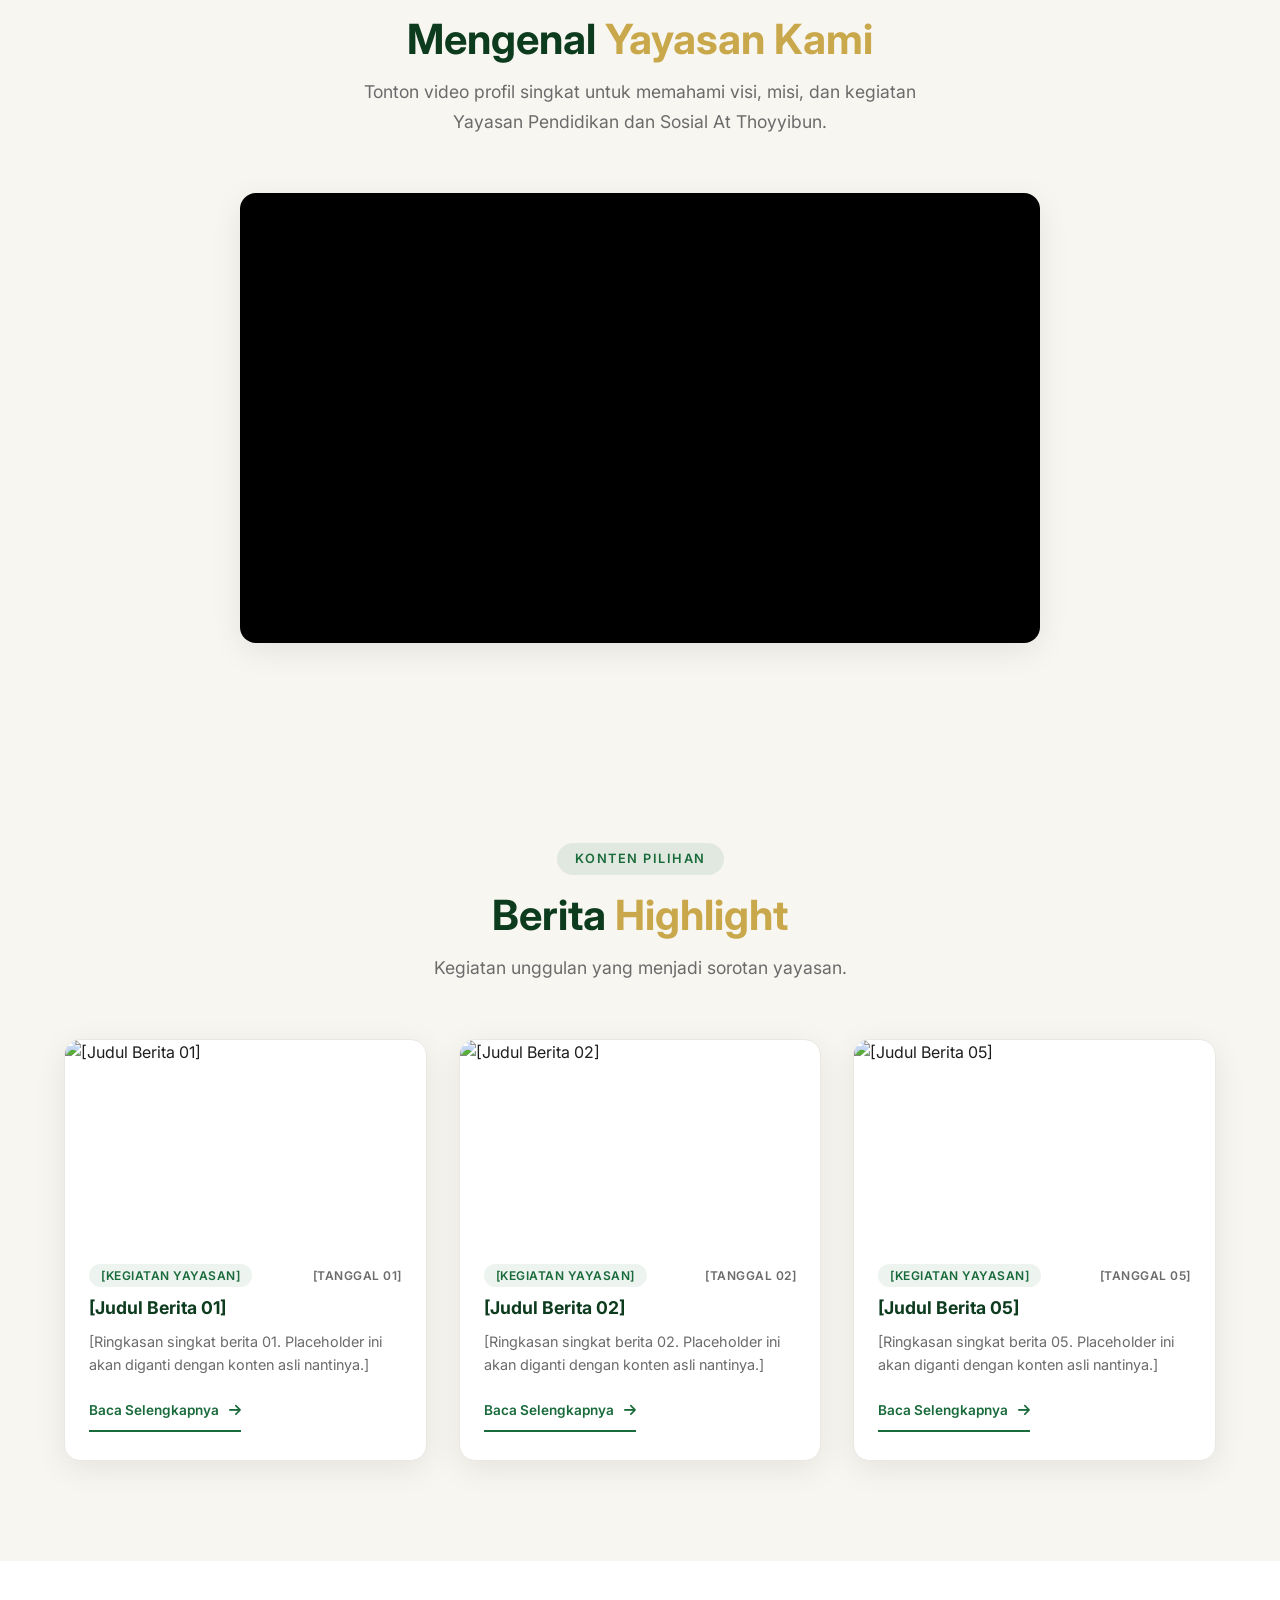
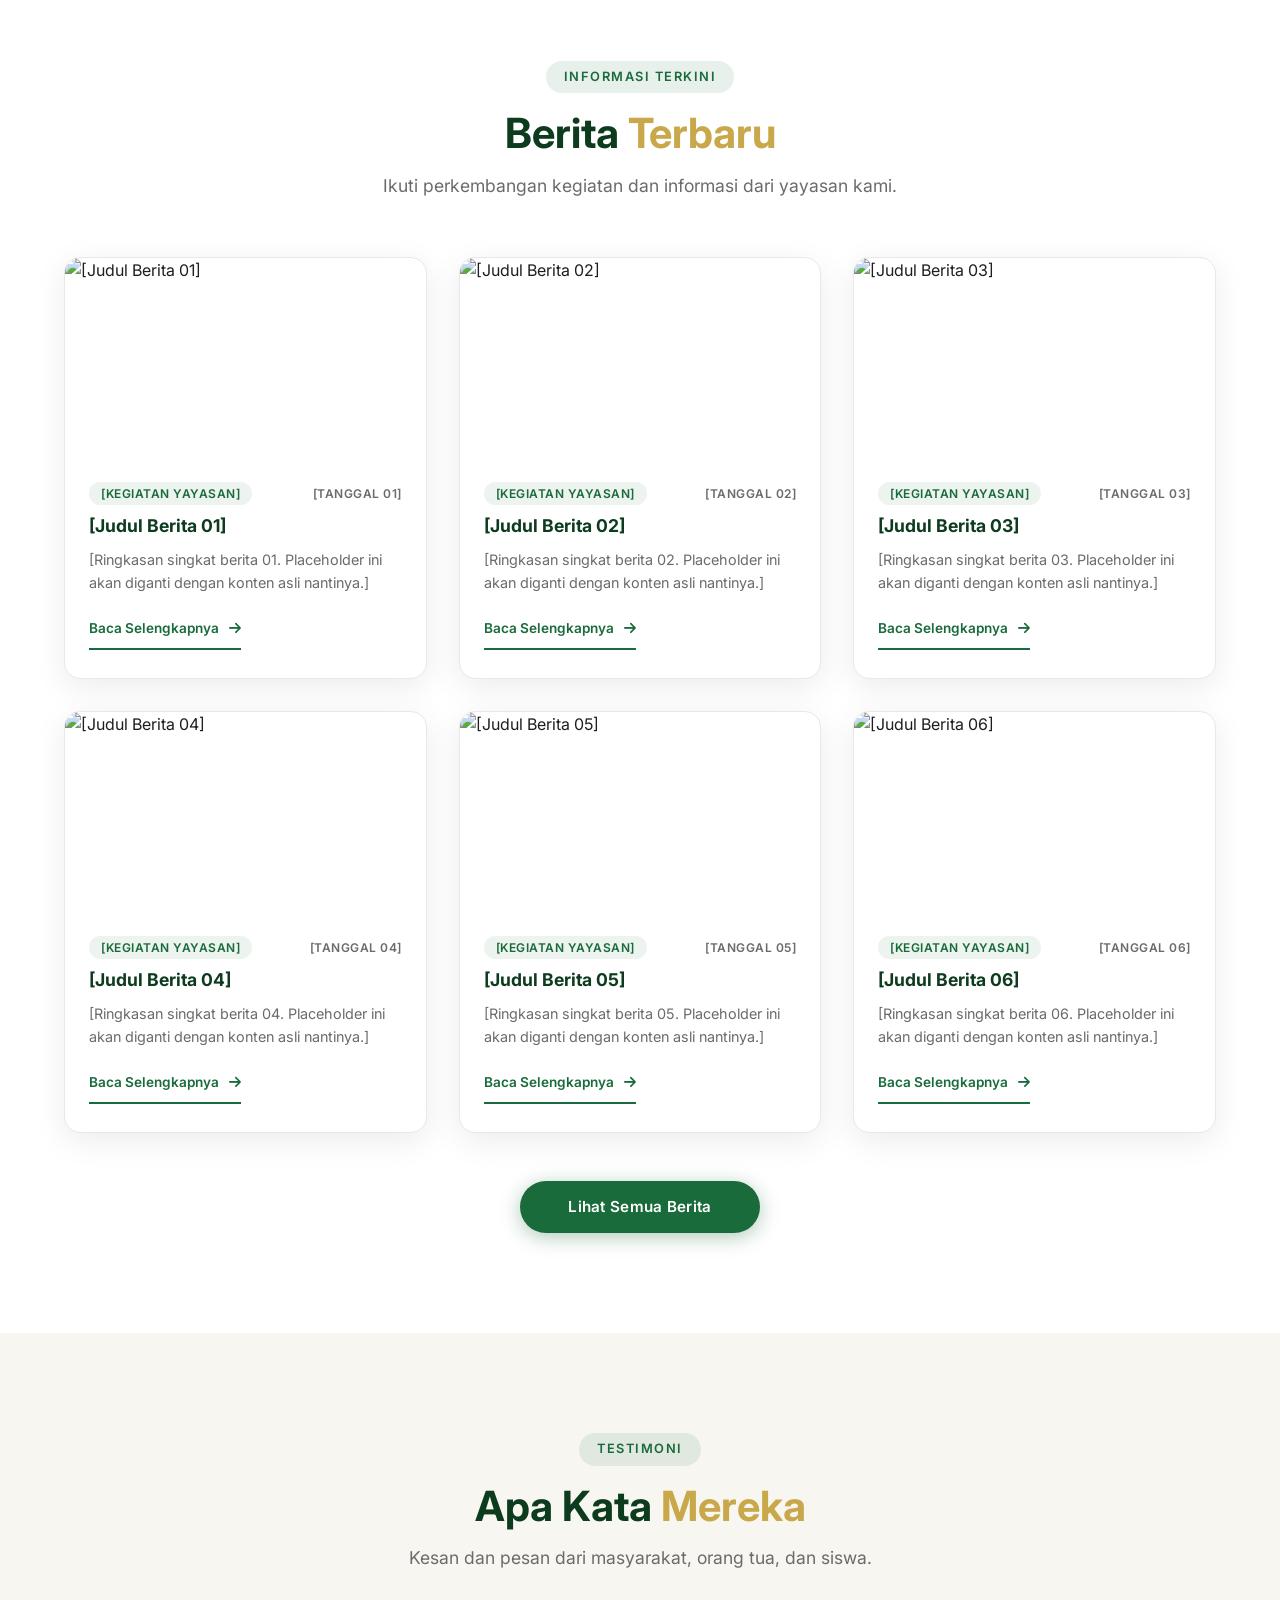
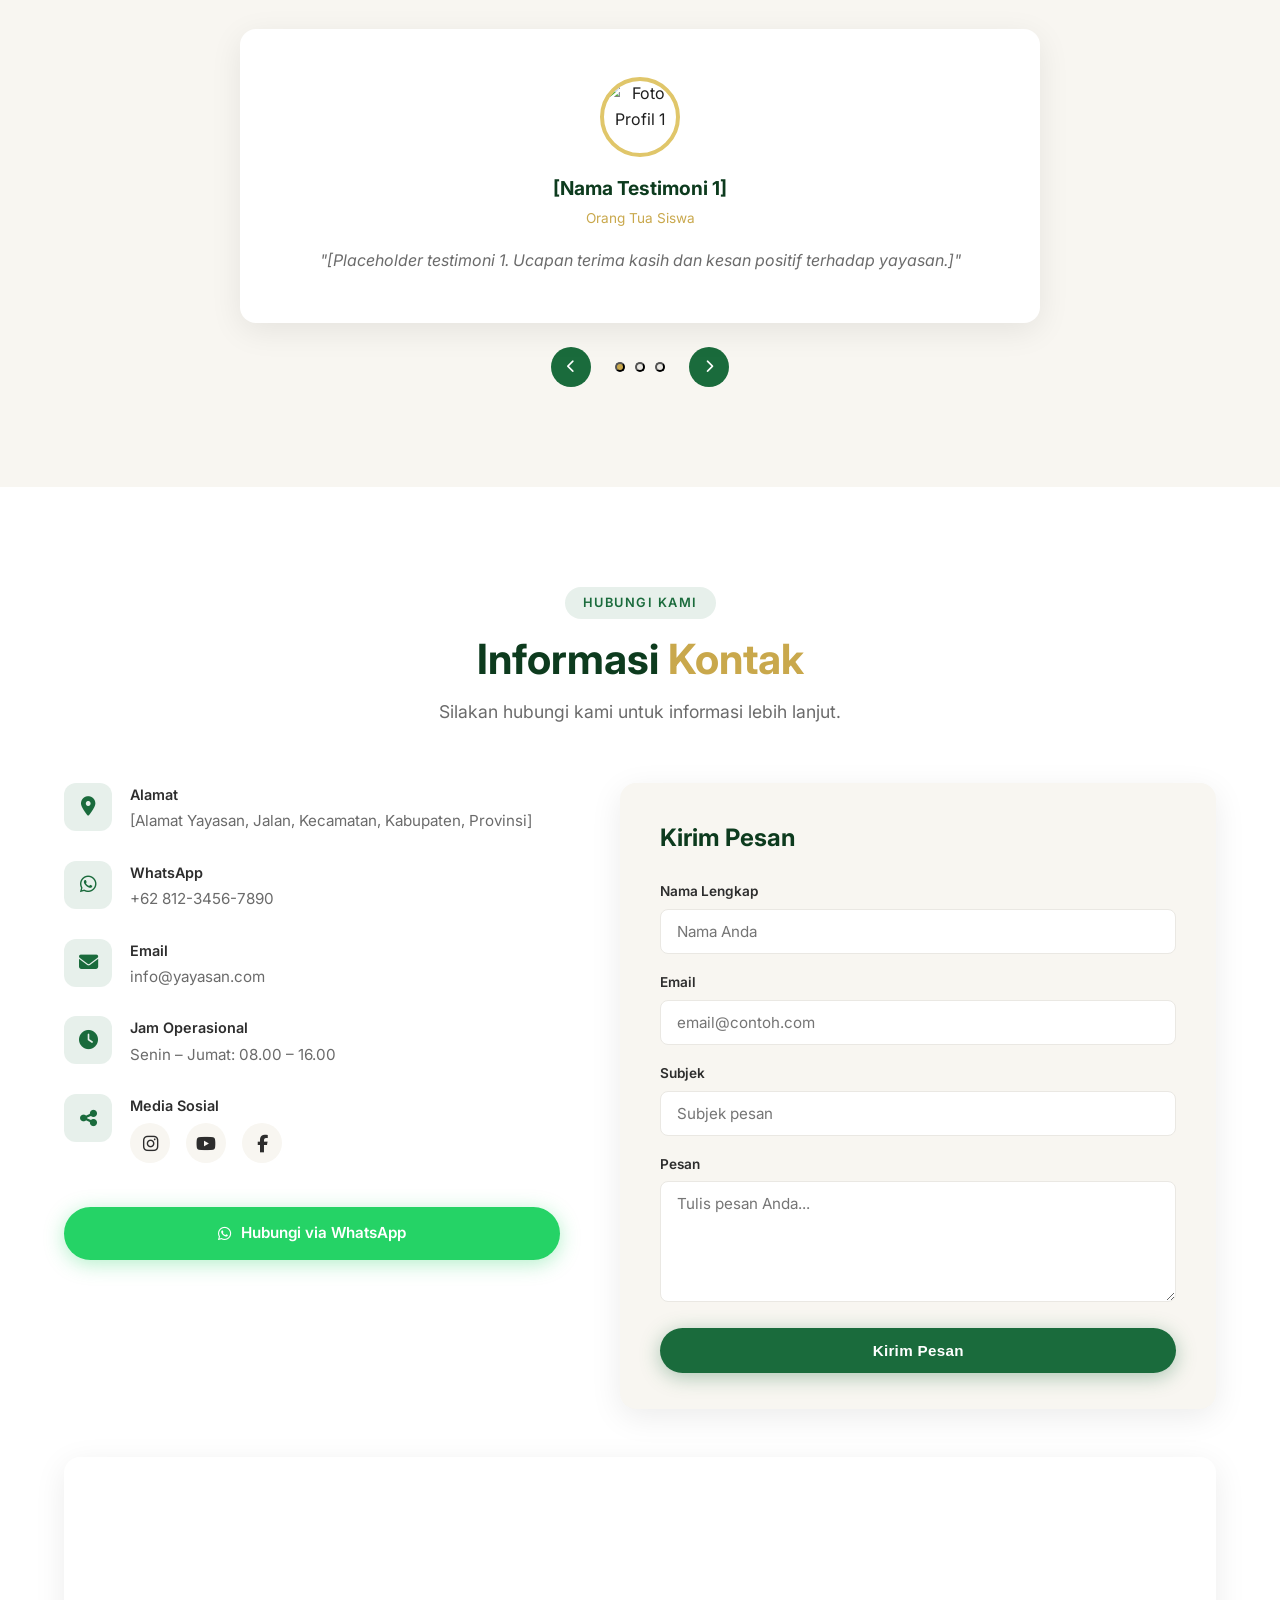
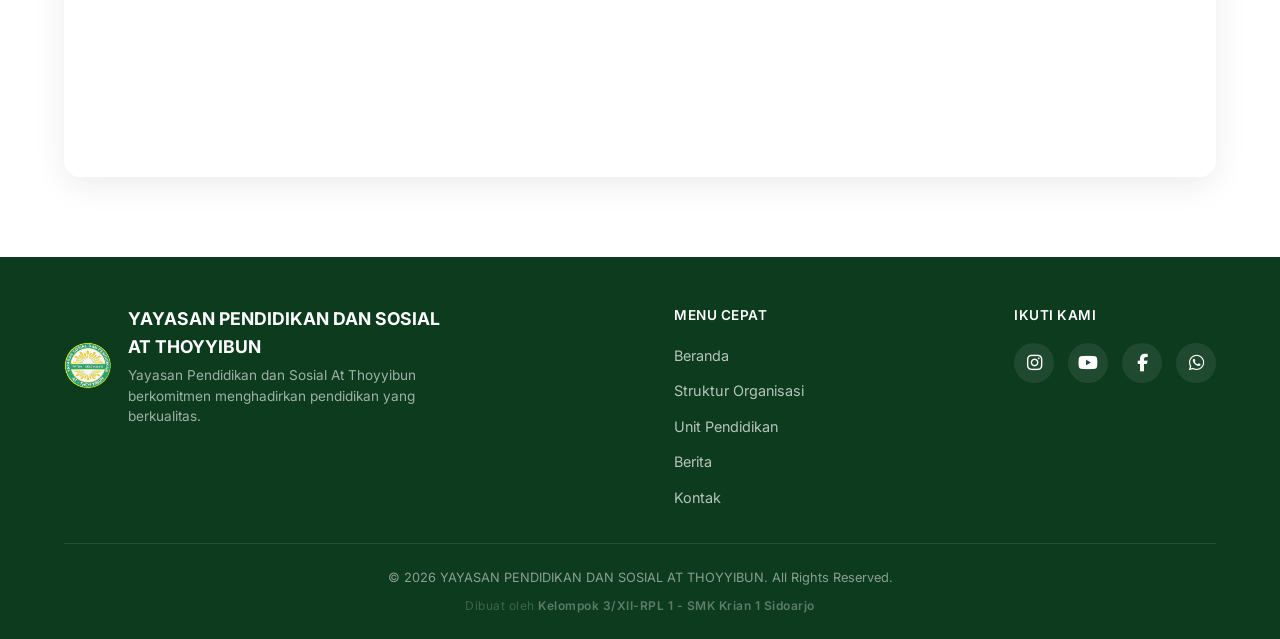
==== commit 8d0842cb: "Penambahan Unit Pendidikan" ====
--- a/index.html
+++ b/index.html
@@ -230,7 +230,7 @@
         <div class="container">
             <div class="section-head center">
                 <span class="section-tag">Video Profil</span>
-                <h2 class="section-title">Kenali <span>Yayasan Kami</span></h2>
+                <h2 class="section-title">Mengenal <span>Yayasan Kami</span></h2>
                 <p class="section-sub">Tonton video profil singkat untuk memahami visi, misi, dan kegiatan Yayasan Pendidikan dan Sosial At Thoyyibun.</p>
             </div>
             <div class="video-wrapper fade-up">
--- a/css/responsive.css
+++ b/css/responsive.css
@@ -205,12 +205,6 @@
         gap: 24px;
     }
 
-    /* ---------- STRUKTUR ORGANISASI (TABLET) ---------- */
-    .struktur-grid {
-        grid-template-columns: repeat(2, 1fr);
-        gap: 24px;
-    }
-
     /* ---------- PAGINATION (TAMBAHAN BARU) ---------- */
     .pagination {
         justify-content: center;
@@ -563,12 +557,6 @@
         text-align: center;
     }
 
-    /* ---------- STRUKTUR ORGANISASI (MOBILE) ---------- */
-    .struktur-grid {
-        grid-template-columns: 1fr;
-        gap: 20px;
-    }
-
     /* ---------- PAGINATION (TAMBAHAN BARU) ---------- */
     .pagination {
         justify-content: center;
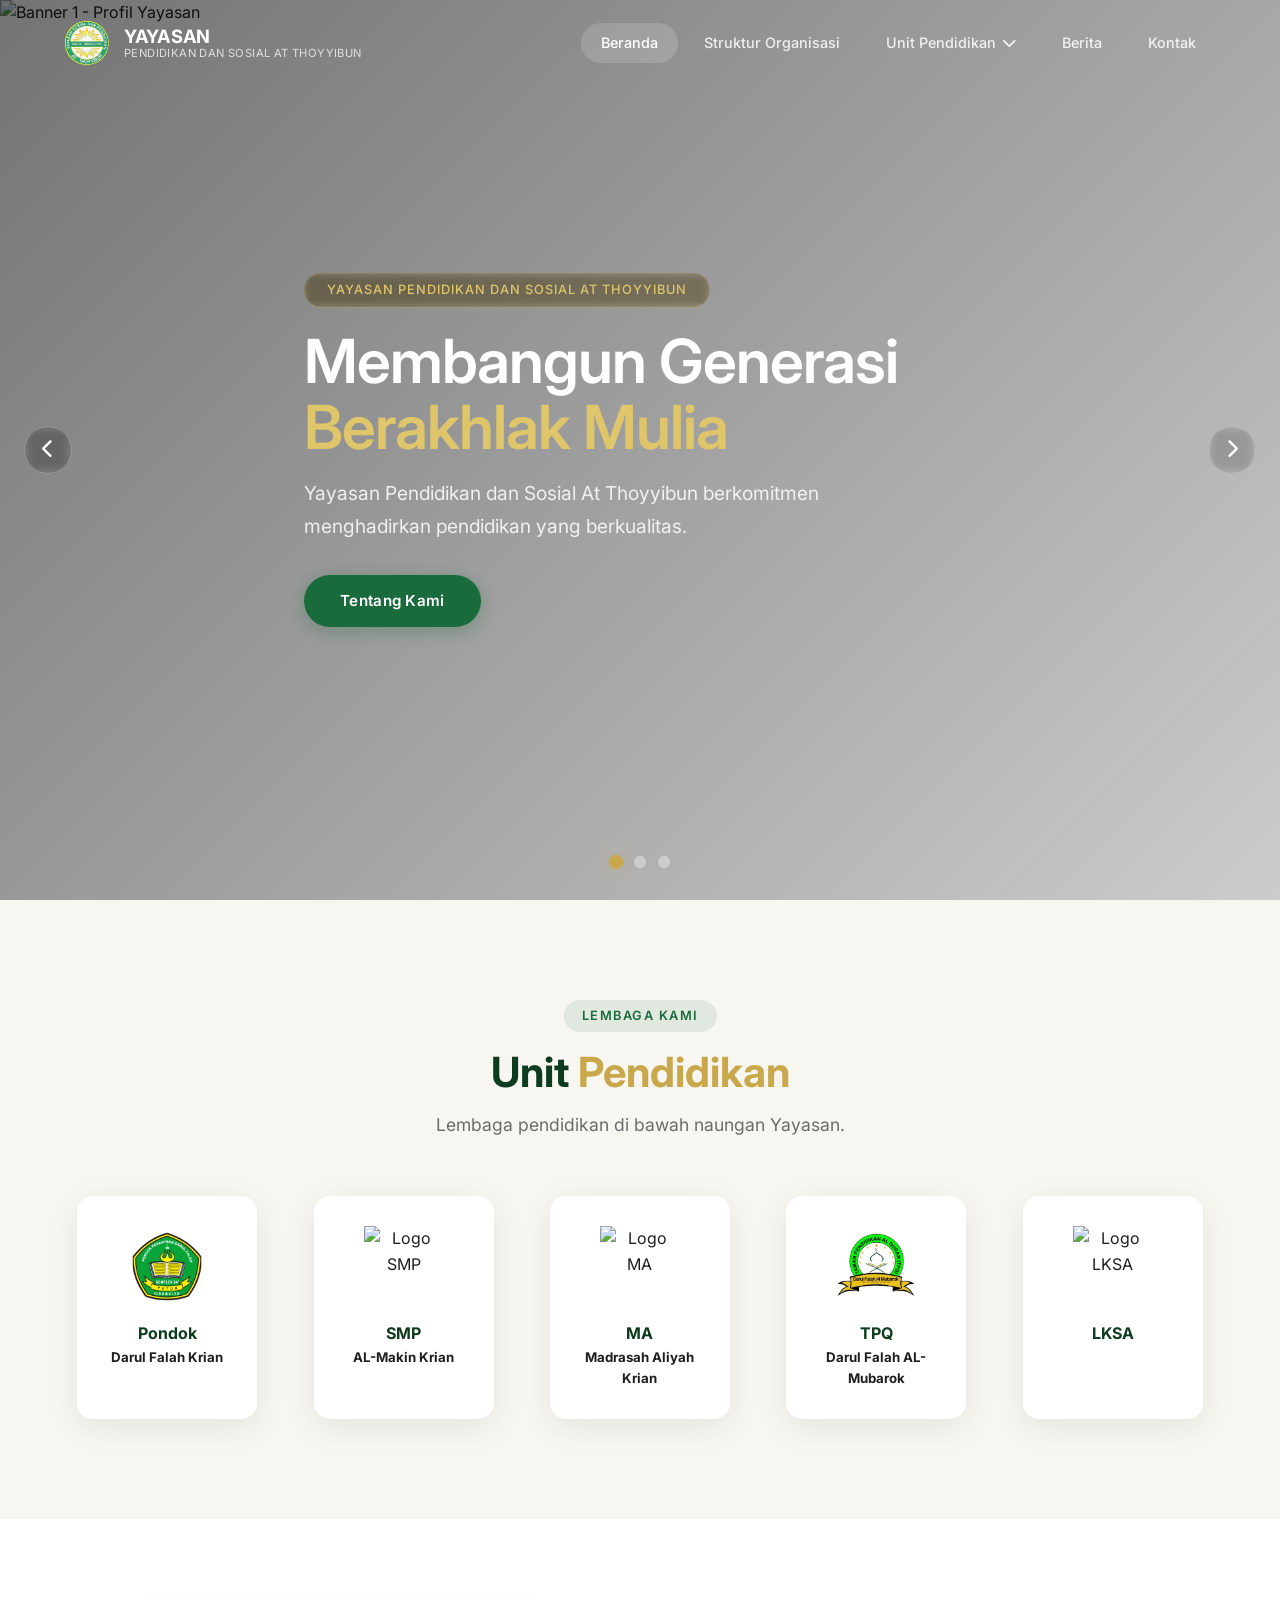
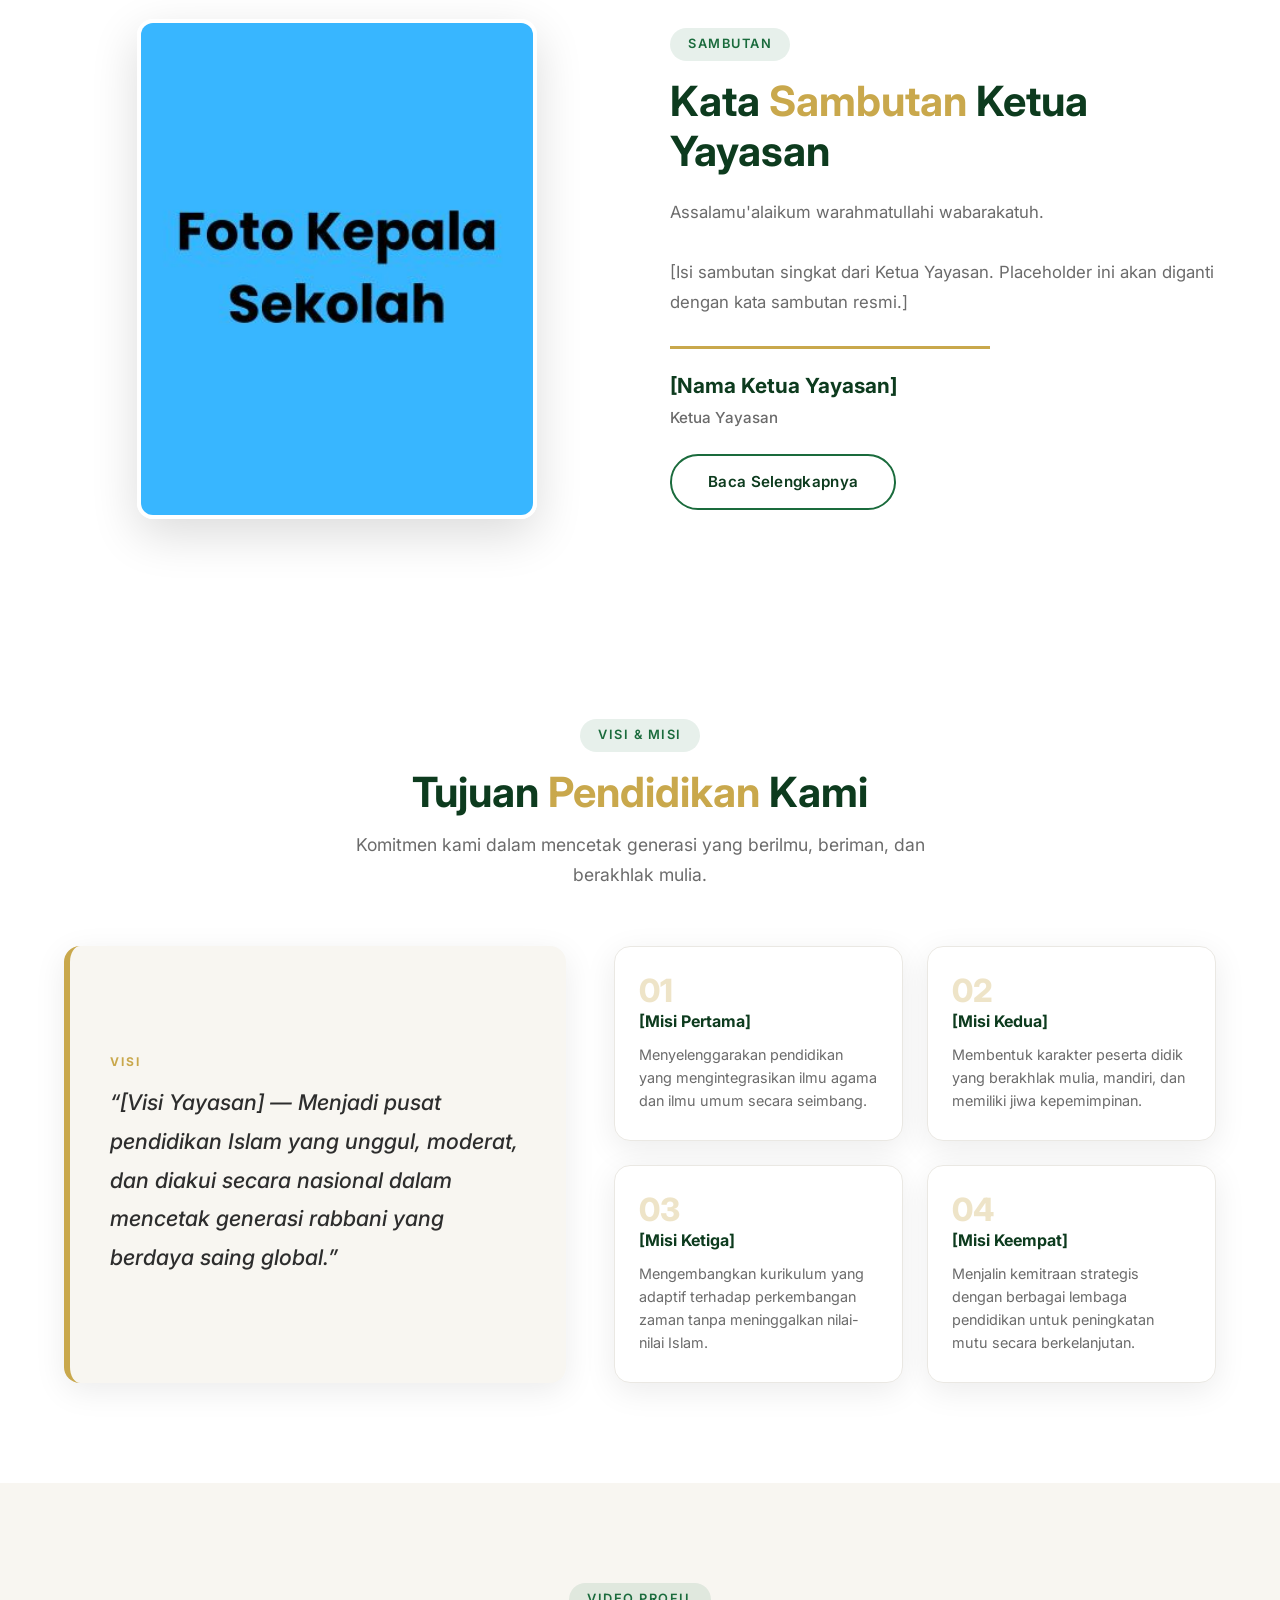
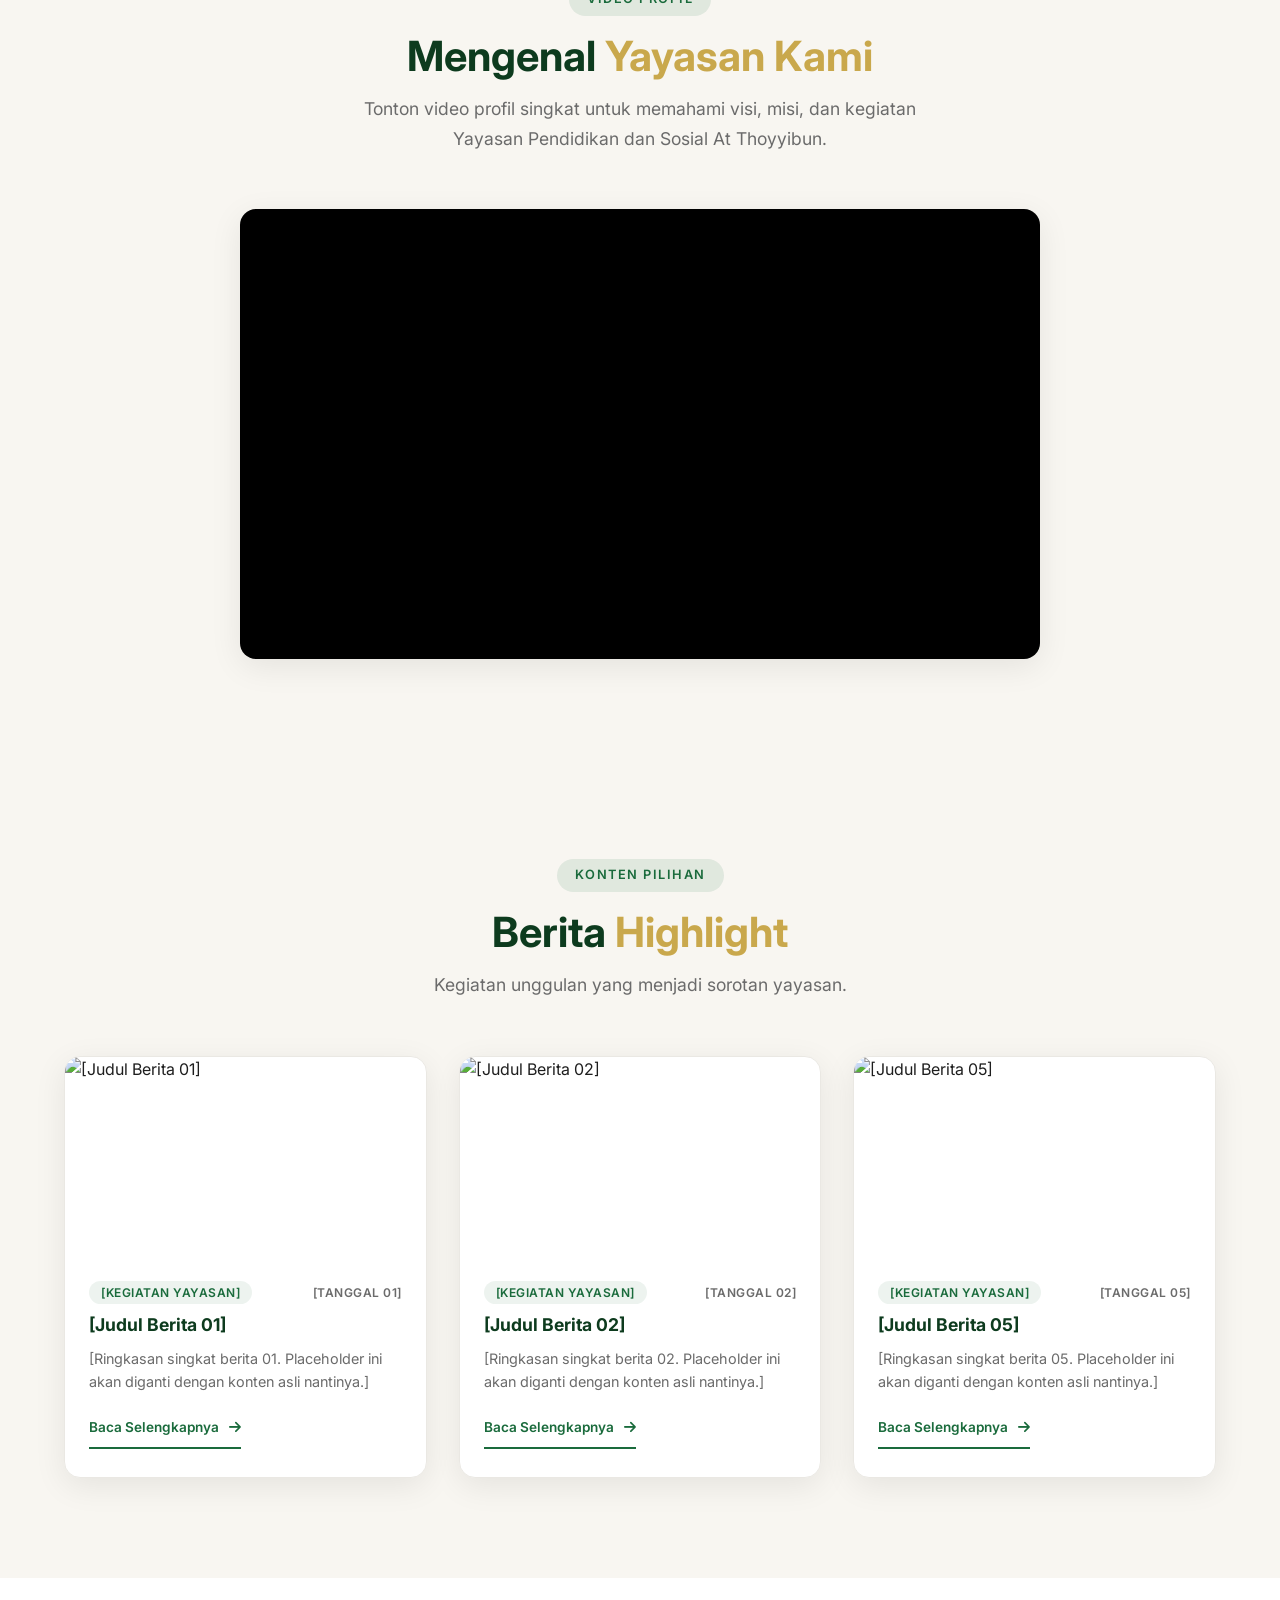
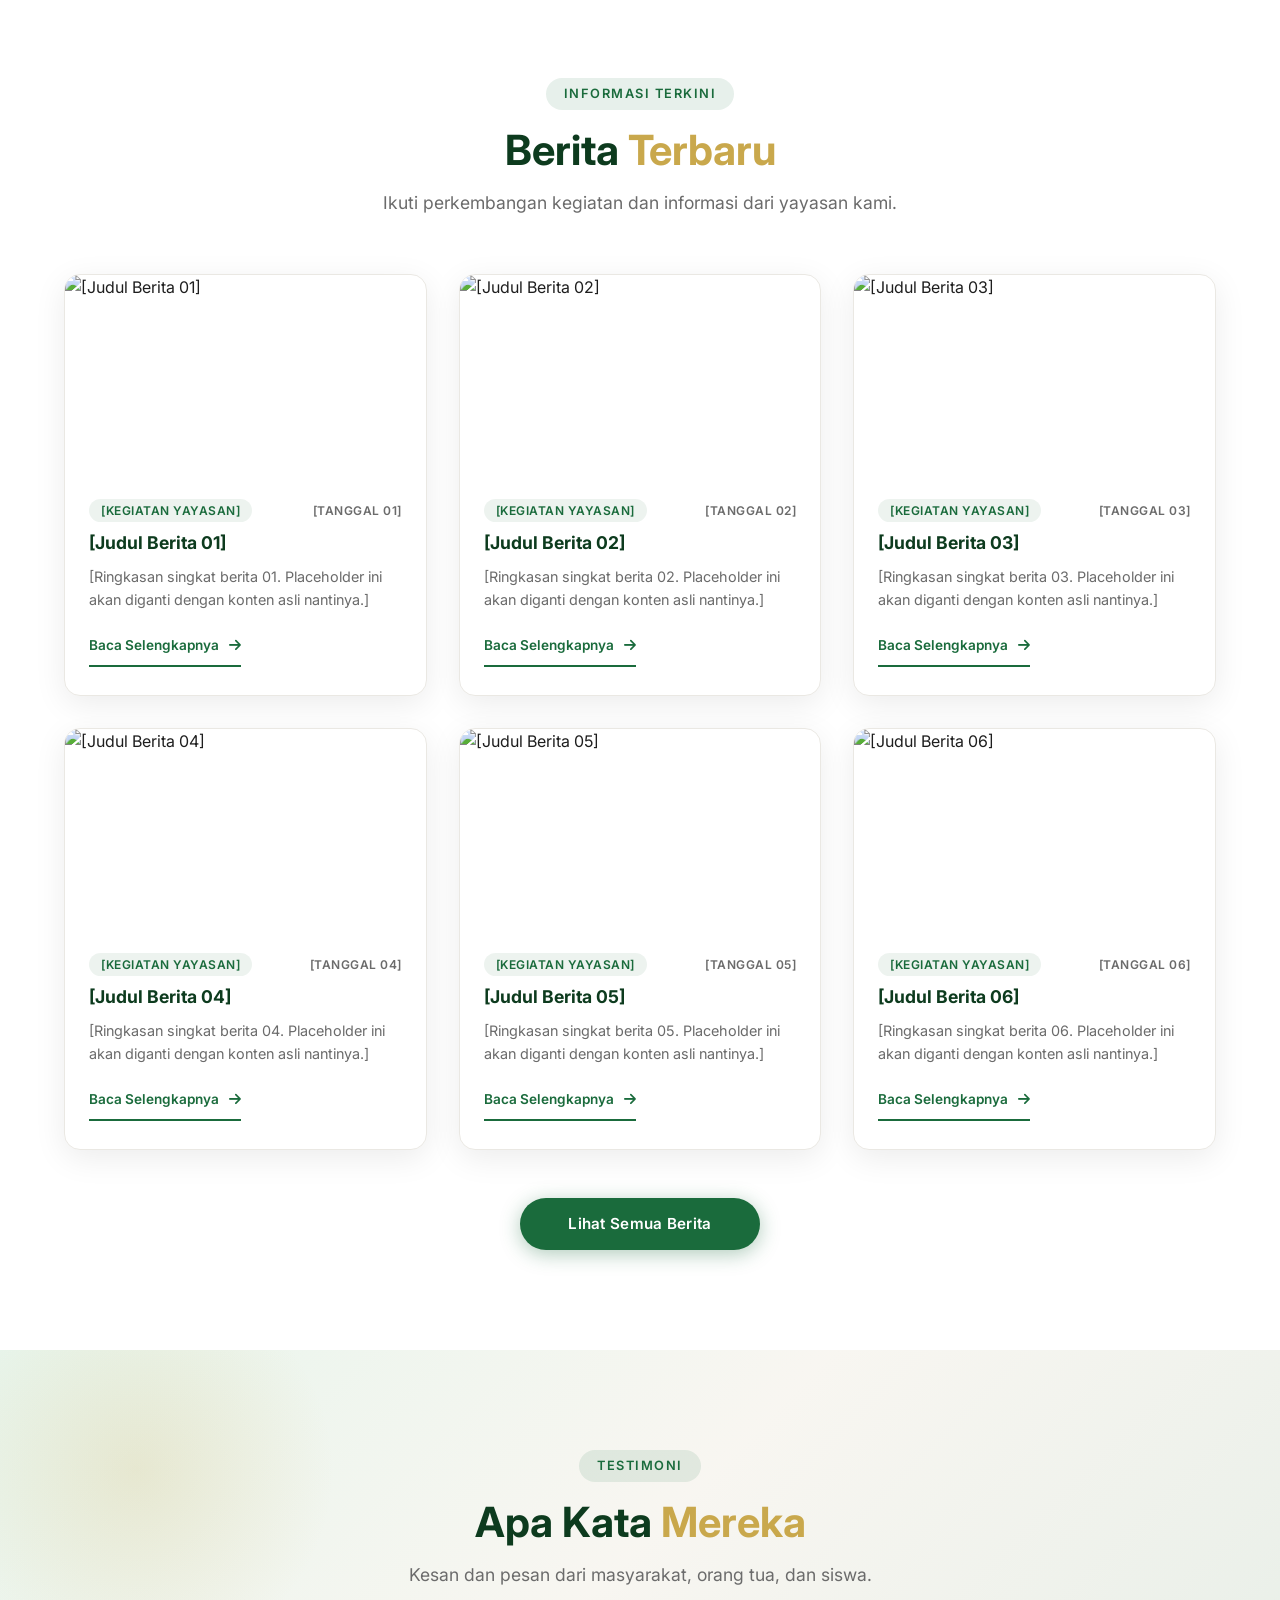
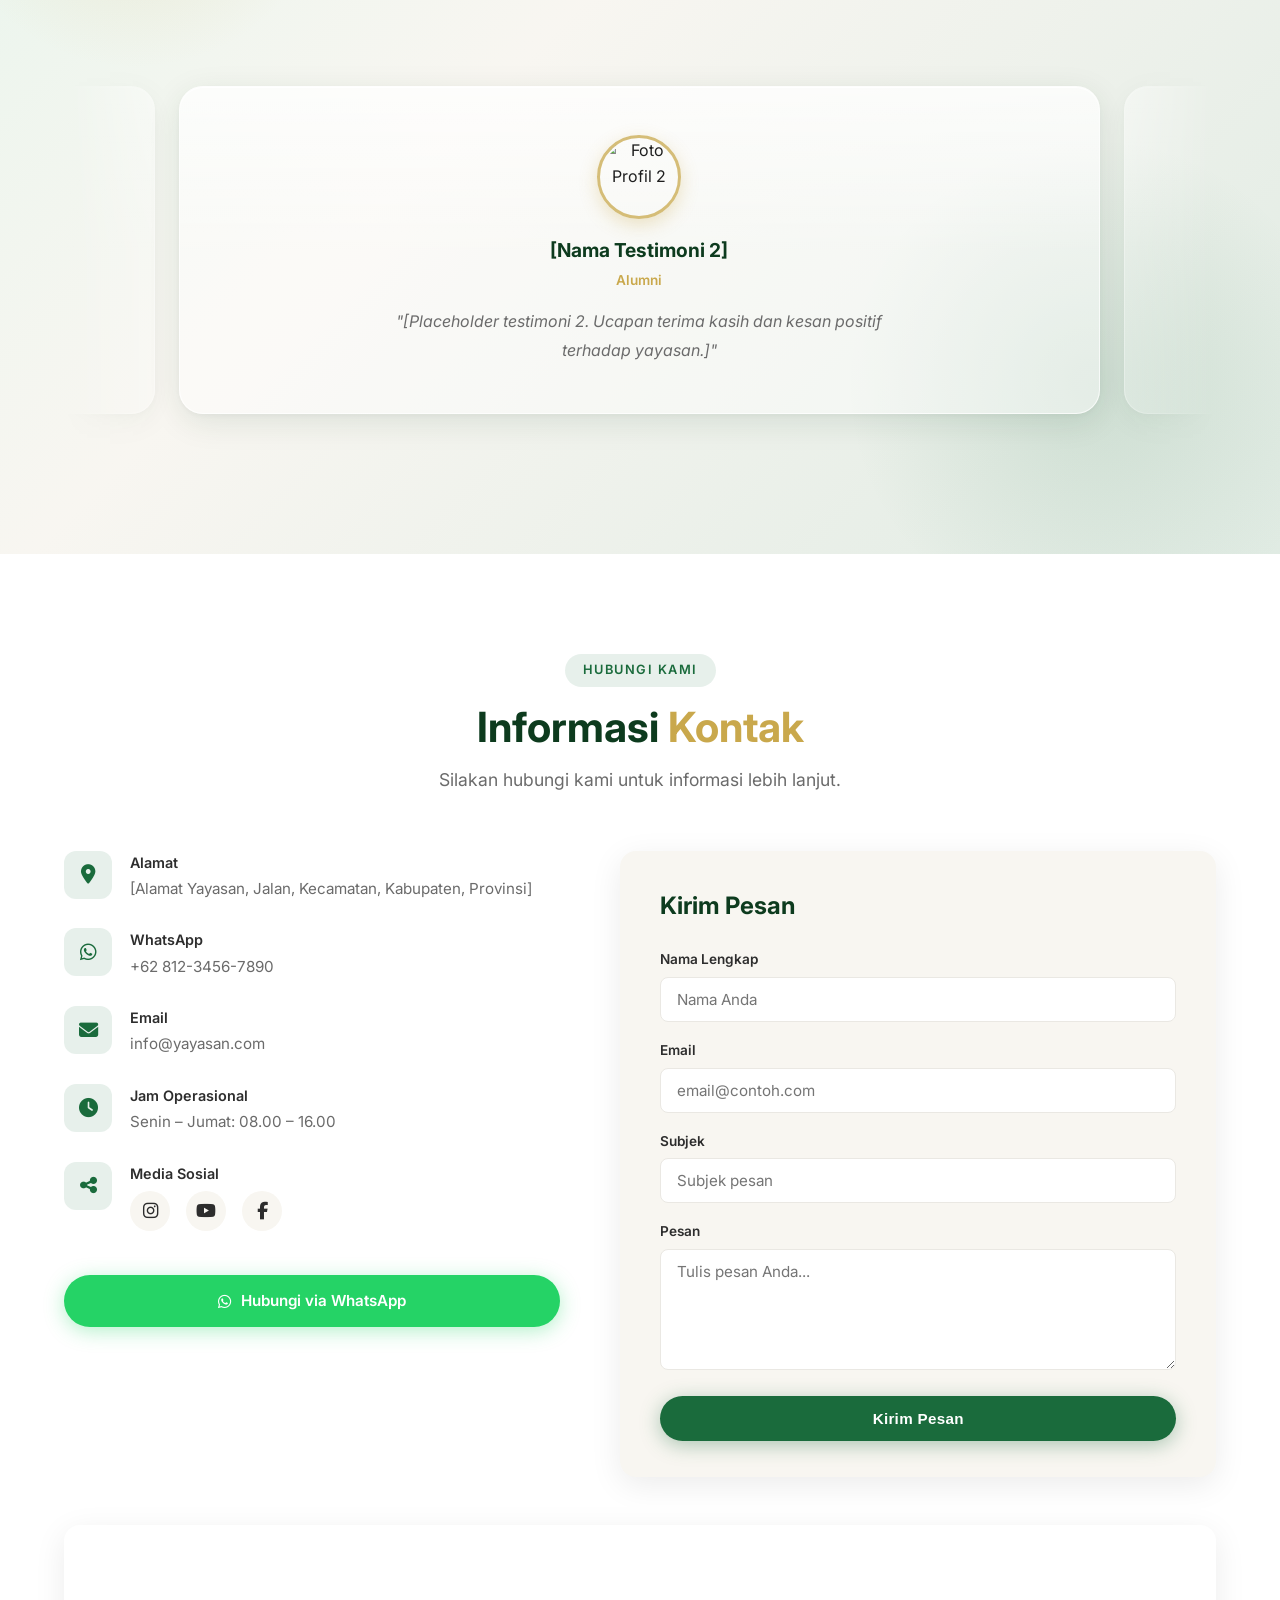
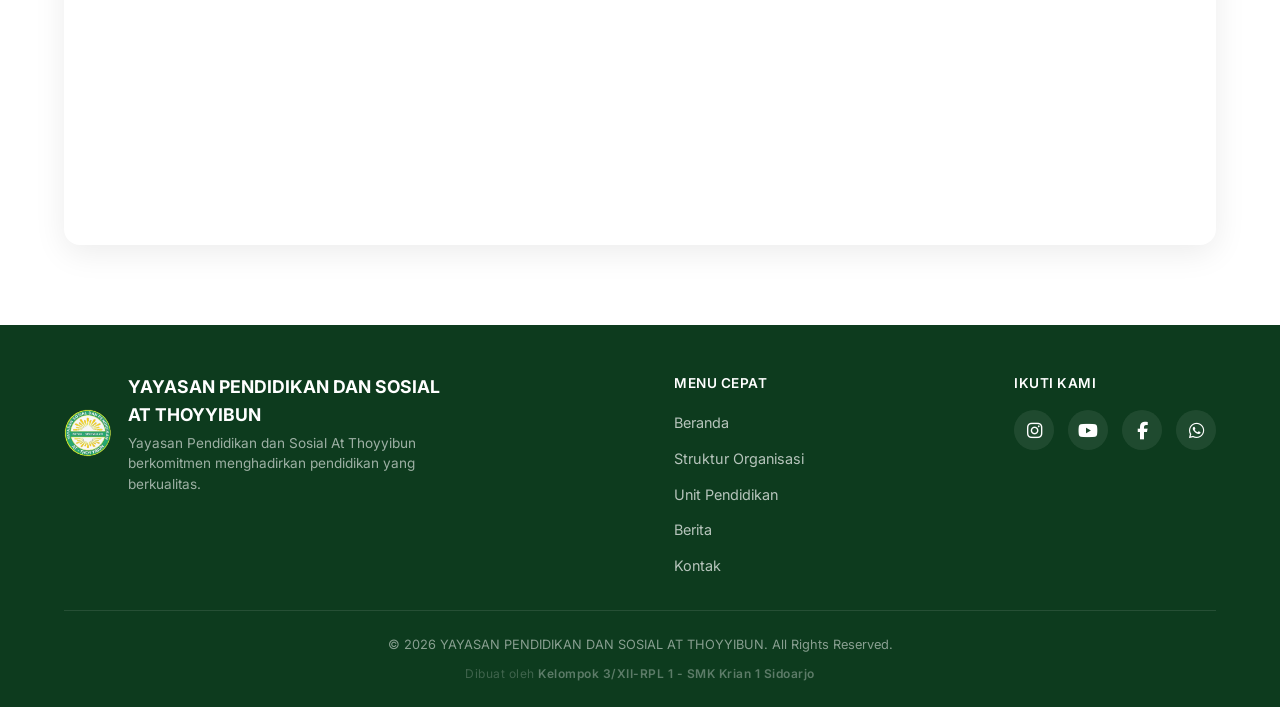
==== commit 95c49cec: "Perubahan Besar" ====
--- a/index.html
+++ b/index.html
@@ -42,8 +42,11 @@
                 <li class="dropdown">
                     <a href="#" class="dropbtn">Unit Pendidikan <i class="fas fa-chevron-down"></i></a>
                     <div class="dropdown-content">
+                        <a href="unit.html?unit=pondok">Pondok</a>
                         <a href="unit.html?unit=smp">SMP</a>
                         <a href="unit.html?unit=ma">MA</a>
+                        <a href="unit.html?unit=tpq">TPQ</a>
+                        <a href="unit.html?unit=lksa">LKSA</a>
                     </div>
                 </li>
 
@@ -119,37 +122,39 @@
             </div>
 
             <div class="units-logo-grid">
-                <!-- Unit 1: SMP (Data Resmi) -->
-                <div class="unit-logo-item">
+                <!-- Unit 1: Pondok -->
+                <a href="unit.html?unit=pondok" class="unit-logo-item">
+                    <img src="assets/logo/Pondok.png" alt="Logo Pondok" />
+                    <h4>Pondok</h4>
+                    <h5>Darul Falah Krian</h5>
+                </a>
+
+                <!-- Unit 2: SMP -->
+                <a href="unit.html?unit=smp" class="unit-logo-item">
                     <img src="assets/logo/logo-smp.png" alt="Logo SMP" />
                     <h4>SMP</h4>
-                    <h5>Al-Makin Krian</h5>
-                </div>
-
-                <!-- Unit 2: MA (Data Resmi) -->
-                <div class="unit-logo-item">
+                    <h5>AL-Makin Krian</h5>
+                </a>
+
+                <!-- Unit 3: MA -->
+                <a href="unit.html?unit=ma" class="unit-logo-item">
                     <img src="assets/logo/logo-ma.png" alt="Logo MA" />
                     <h4>MA</h4>
-                    <h5>Madrasah Aliyah</h5>
-                </div>
-
-                <!-- Placeholder Unit 3 -->
-                <div class="unit-logo-item">
-                    <img src="https://via.placeholder.com/100?text=Logo" alt="Logo Lembaga 3" />
-                    <h4>Nama Lembaga 3</h4>
-                </div>
-
-                <!-- Placeholder Unit 4 -->
-                <div class="unit-logo-item">
-                    <img src="https://via.placeholder.com/100?text=Logo" alt="Logo Lembaga 4" />
-                    <h4>Nama Lembaga 4</h4>
-                </div>
-
-                <!-- Placeholder Unit 5 -->
-                <div class="unit-logo-item">
-                    <img src="https://via.placeholder.com/100?text=Logo" alt="Logo Lembaga 5" />
-                    <h4>Nama Lembaga 5</h4>
-                </div>
+                    <h5>Madrasah Aliyah Krian</h5>
+                </a>
+
+                <!-- Unit 4: TPQ -->
+                <a href="unit.html?unit=tpq" class="unit-logo-item">
+                    <img src="assets/logo/TPQ.png" alt="Logo TPQ" />
+                    <h4>TPQ</h4>
+                    <h5>Darul Falah AL-Mubarok</h5>
+                </a>
+
+                <!-- Unit 5: LKSA -->
+                <a href="unit.html?unit=lksa" class="unit-logo-item">
+                    <img src="https://via.placeholder.com/100?text=Logo" alt="Logo LKSA" />
+                    <h4>LKSA</h4>
+                </a>
             </div>
         </div>
     </section>
@@ -285,7 +290,7 @@
         </div>
     </section>
 
-    <!-- ====================
+        <!-- ====================
     8. TESTIMONI
     ==================== -->
     <section id="testimoni" class="testimoni-section">
@@ -300,33 +305,53 @@
                 <div class="testimoni-track" id="testimoniTrack">
                     <!-- Testimoni 1 -->
                     <div class="testimoni-item">
-                        <img src="https://picsum.photos/seed/person1/100/100" alt="Foto Profil 1" />
-                        <h4>[Nama Testimoni 1]</h4>
-                        <span>Orang Tua Siswa</span>
-                        <p>"[Placeholder testimoni 1. Ucapan terima kasih dan kesan positif terhadap yayasan.]"</p>
+                        <div class="testimoni-card">
+                            <img src="https://picsum.photos/seed/person1/100/100" alt="Foto Profil 1" />
+                            <h4>[Nama Testimoni 1]</h4>
+                            <span>Orang Tua Siswa</span>
+                            <p>"[Placeholder testimoni 1. Ucapan terima kasih dan kesan positif terhadap yayasan.]"</p>
+                        </div>
                     </div>
 
                     <!-- Testimoni 2 -->
                     <div class="testimoni-item">
-                        <img src="https://picsum.photos/seed/person2/100/100" alt="Foto Profil 2" />
-                        <h4>[Nama Testimoni 2]</h4>
-                        <span>Alumni</span>
-                        <p>"[Placeholder testimoni 2. Ucapan terima kasih dan kesan positif terhadap yayasan.]"</p>
+                        <div class="testimoni-card">
+                            <img src="https://picsum.photos/seed/person2/100/100" alt="Foto Profil 2" />
+                            <h4>[Nama Testimoni 2]</h4>
+                            <span>Alumni</span>
+                            <p>"[Placeholder testimoni 2. Ucapan terima kasih dan kesan positif terhadap yayasan.]"</p>
+                        </div>
                     </div>
 
                     <!-- Testimoni 3 -->
                     <div class="testimoni-item">
-                        <img src="https://picsum.photos/seed/person3/100/100" alt="Foto Profil 3" />
-                        <h4>[Nama Testimoni 3]</h4>
-                        <span>Masyarakat</span>
-                        <p>"[Placeholder testimoni 3. Ucapan terima kasih dan kesan positif terhadap yayasan.]"</p>
-                    </div>
-                </div>
-
-                <div class="testimoni-controls">
-                    <button class="testi-btn prev" id="testiPrev"><i class="fas fa-chevron-left"></i></button>
-                    <div class="testi-dots" id="testiDots"></div>
-                    <button class="testi-btn next" id="testiNext"><i class="fas fa-chevron-right"></i></button>
+                        <div class="testimoni-card">
+                            <img src="https://picsum.photos/seed/person3/100/100" alt="Foto Profil 3" />
+                            <h4>[Nama Testimoni 3]</h4>
+                            <span>Masyarakat</span>
+                            <p>"[Placeholder testimoni 3. Ucapan terima kasih dan kesan positif terhadap yayasan.]"</p>
+                        </div>
+                    </div>
+
+                    <!-- Testimoni 4 -->
+                    <div class="testimoni-item">
+                        <div class="testimoni-card">
+                            <img src="https://picsum.photos/seed/person4/100/100" alt="Foto Profil 4" />
+                            <h4>[Nama Testimoni 4]</h4>
+                            <span>Siswa</span>
+                            <p>"[Placeholder testimoni 4. Ucapan terima kasih dan kesan positif terhadap yayasan.]"</p>
+                        </div>
+                    </div>
+
+                    <!-- Testimoni 5 -->
+                    <div class="testimoni-item">
+                        <div class="testimoni-card">
+                            <img src="https://picsum.photos/seed/person5/100/100" alt="Foto Profil 5" />
+                            <h4>[Nama Testimoni 5]</h4>
+                            <span>Tokoh Masyarakat</span>
+                            <p>"[Placeholder testimoni 5. Ucapan terima kasih dan kesan positif terhadap yayasan.]"</p>
+                        </div>
+                    </div>
                 </div>
             </div>
         </div>
@@ -443,7 +468,7 @@
                     <ul>
                         <li><a href="#beranda">Beranda</a></li>
                         <li><a href="struktur-organisasi.html">Struktur Organisasi</a></li>
-                        <li><a href="unit.html?unit=smp">Unit Pendidikan</a></li>
+                        <li><a href="unit.html?unit=pondok">Unit Pendidikan</a></li>
                         <li><a href="#berita">Berita</a></li>
                         <li><a href="#kontak">Kontak</a></li>
                     </ul>
--- a/css/style.css
+++ b/css/style.css
@@ -1,1542 +1,1700 @@
 /* ============================================
    RESET & BASE
    ============================================ */
-*,
-*::before,
-*::after {
-    margin: 0;
-    padding: 0;
-    box-sizing: border-box;
-}
-
-html {
-    scroll-behavior: smooth;
-}
-
-body {
-    font-family: 'Inter', sans-serif;
-    color: #1e1e1e;
-    background: #ffffff;
-    line-height: 1.6;
-    overflow-x: hidden;
-}
-
-img {
-    max-width: 100%;
-    display: block;
-}
-
-a {
-    text-decoration: none;
-    color: inherit;
-}
-
-ul {
-    list-style: none;
-}
-
-.container {
-    max-width: 1200px;
-    margin: 0 auto;
-    padding: 0 24px;
-}
-
-/* ============================================
-   CSS VARIABLES (DESIGN SYSTEM)
-   ============================================ */
-:root {
-    --dark-green: #0d3b1e;
-    --emerald: #1a6b3c;
-    --emerald-light: #2d8a4e;
-    --gold: #c9a84c;
-    --gold-light: #e0c66a;
-    --white: #ffffff;
-    --off-white: #f8f6f1;
-    --gray-dark: #2d2d2d;
-    --gray-medium: #6b6b6b;
-    --gray-light: #eae8e3;
-    --shadow: 0 8px 32px rgba(0, 0, 0, 0.08);
-    --shadow-hover: 0 16px 48px rgba(0, 0, 0, 0.14);
-    --radius: 16px;
-    --transition: 0.35s cubic-bezier(0.4, 0, 0.2, 1);
-}
-
-/* ============================================
-   NAVBAR
-   ============================================ */
-.navbar {
-    position: fixed;
-    top: 0;
-    left: 0;
-    right: 0;
-    z-index: 999;
-    padding: 20px 0;
-    transition: var(--transition);
-    background: transparent;
-}
-
-.navbar .container {
-    display: flex;
-    align-items: center;
-    justify-content: space-between;
-}
-
-.nav-brand {
-    display: flex;
-    align-items: center;
-    gap: 14px;
-}
-
-.logo-image {
-    width: 46px;
-    height: 46px;
-    object-fit: contain;
-    display: block;
-    flex-shrink: 0;
-    border-radius: 14px;
-}
-
-.brand-text {
-    font-weight: 700;
-    font-size: 1.15rem;
-    color: var(--white);
-    transition: var(--transition);
-    letter-spacing: -0.3px;
-    line-height: 1.2;
-}
-
-.brand-text small {
-    display: block;
-    font-weight: 400;
-    font-size: 0.7rem;
-    opacity: 0.75;
-    letter-spacing: 0.4px;
-}
-
-.navbar.scrolled {
-    background: rgba(255, 255, 255, 0.94);
-    backdrop-filter: blur(14px);
-    -webkit-backdrop-filter: blur(14px);
-    box-shadow: 0 2px 28px rgba(0, 0, 0, 0.06);
-    padding: 12px 0;
-}
-
-.navbar.scrolled .brand-text {
-    color: var(--dark-green);
-}
-
-.nav-links {
-    display: flex;
-    align-items: center;
-    gap: 6px;
-}
-
-.nav-links > li {
-    position: relative;
-    list-style: none;
-}
-
-.nav-links > li > a {
-    padding: 8px 20px;
-    font-weight: 500;
-    font-size: 0.9rem;
-    color: rgba(255, 255, 255, 0.85);
-    border-radius: 50px;
-    transition: var(--transition);
-    white-space: nowrap;
-    display: flex;
-    align-items: center;
-    gap: 6px;
-}
-
-.nav-links a:hover,
-.nav-links a.active {
-    color: var(--white);
-    background: rgba(255, 255, 255, 0.15);
-}
-
-.navbar.scrolled .nav-links > li > a {
-    color: var(--gray-dark);
-}
-
-.navbar.scrolled .nav-links > li > a:hover,
-.navbar.scrolled .nav-links > li > a.active {
-    color: var(--white);
-    background: var(--emerald);
-}
-
-/* Dropdown */
-.dropdown-content {
-    display: none;
-    position: absolute;
-    top: 100%;
-    left: 0;
-    background: var(--white);
-    min-width: 220px;
-    box-shadow: var(--shadow);
-    border-radius: 8px;
-    overflow: hidden;
-    z-index: 100;
-    padding: 8px 0;
-    opacity: 0;
-    transform: translateY(10px);
-    transition: opacity 0.3s ease, transform 0.3s ease;
-}
-
-.dropdown:hover .dropdown-content {
-    display: block;
-    opacity: 1;
-    transform: translateY(0);
-}
-
-.dropdown-content a {
-    display: block;
-    padding: 10px 20px;
-    color: var(--gray-dark) !important;
-    font-size: 0.85rem;
-    background: transparent !important;
-}
-
-.dropdown-content a:hover {
-    background: rgba(26, 107, 60, 0.08) !important;
-    color: var(--emerald) !important;
-}
-
-/* Hamburger */
-.hamburger {
-    display: none;
-    flex-direction: column;
-    gap: 5px;
-    cursor: pointer;
-    padding: 6px;
-    background: none;
-    border: none;
-    z-index: 1000;
-}
-
-.hamburger span {
-    display: block;
-    width: 28px;
-    height: 3px;
-    background: var(--white);
-    border-radius: 4px;
-    transition: var(--transition);
-    transform-origin: center;
-}
-
-.navbar.scrolled .hamburger span {
-    background: var(--dark-green);
-}
-
-.navbar-solid .hamburger span {
-    background: var(--dark-green);
-}
-
-.hamburger.active span:nth-child(1) {
-    transform: rotate(45deg) translate(6px, 6px);
-}
-.hamburger.active span:nth-child(2) {
-    opacity: 0;
-}
-.hamburger.active span:nth-child(3) {
-    transform: rotate(-45deg) translate(6px, -6px);
-}
-
-/* ============================================
-   NAVBAR SOLID (untuk halaman berita & detail)
-   ============================================ */
-.navbar-solid {
-    background: var(--white) !important;
-    box-shadow: 0 2px 28px rgba(0, 0, 0, 0.06);
-    padding: 12px 0;
-}
-
-.navbar-solid .brand-text {
-    color: var(--dark-green) !important;
-}
-
-.navbar-solid .nav-links > li > a {
-    color: var(--gray-dark) !important;
-}
-
-.navbar-solid .nav-links > li > a:hover,
-.navbar-solid .nav-links > li > a.active {
-    color: var(--white) !important;
-    background: var(--emerald) !important;
-}
-
-/* ============================================
-   HERO / CAROUSEL
-   ============================================ */
-.hero {
-    position: relative;
-    height: 100vh;
-    min-height: 600px;
-    overflow: hidden;
-}
-
-.carousel {
-    position: relative;
-    width: 100%;
-    height: 100%;
-    min-height: 600px; 
-}
-
-.carousel-slides {
-    position: relative;
-    width: 100%;
-    height: 100%;
-}
-
-.carousel-slide {
-    position: absolute;
-    inset: 0;
-    opacity: 0;
-    transition: opacity 1.2s ease-in-out;
-    will-change: opacity;
-}
-
-.carousel-slide.active {
-    opacity: 1;
-}
-
-.hero-slide-image {
-    width: 100%;
-    height: 100%;
-    object-fit: cover;
-    display: block;
-}
-
-.carousel-slide::after {
-    content: '';
-    position: absolute;
-    inset: 0;
-    background: linear-gradient(135deg, rgba(0, 0, 0, 0.55) 0%, rgba(0, 0, 0, 0.20) 100%);
-    pointer-events: none;
-    z-index: 1;
-}
-
-.slide-content {
-    position: absolute;
-    inset: 0;
-    z-index: 10;
-    display: flex;
-    flex-direction: column;
-    justify-content: center;
-    align-items: flex-start;
-    padding: 0 24px;
-    max-width: 720px;
-    margin: 0 auto;
-    text-align: left;
-}
-
-.slide-content .badge {
-    display: inline-block;
-    background: rgba(201, 168, 76, 0.20);
-    backdrop-filter: blur(4px);
-    -webkit-backdrop-filter: blur(4px);
-    padding: 6px 22px;
-    border-radius: 50px;
-    color: var(--gold-light);
-    font-weight: 500;
-    font-size: 0.8rem;
-    letter-spacing: 1px;
-    text-transform: uppercase;
-    margin-bottom: 20px;
-    border: 1px solid rgba(201, 168, 76, 0.20);
-}
-
-.slide-content h1 {
-    font-size: 3.8rem;
-    font-weight: 600;
-    color: var(--white);
-    line-height: 1.1;
-    margin-bottom: 16px;
-    letter-spacing: -1px;
-}
-
-.slide-content h1 span {
-    color: var(--gold-light);
-}
-
-.slide-content p {
-    font-size: 1.2rem;
-    color: rgba(255, 255, 255, 0.85);
-    max-width: 520px;
-    line-height: 1.7;
-    margin-bottom: 32px;
-}
-
-.btn-primary {
-    display: inline-block;
-    background: var(--emerald);
-    color: var(--white);
-    padding: 14px 36px;
-    border-radius: 50px;
-    font-weight: 600;
-    font-size: 0.95rem;
-    letter-spacing: 0.3px;
-    transition: var(--transition);
-    border: none;
-    cursor: pointer;
-    box-shadow: 0 4px 20px rgba(26, 107, 60, 0.35);
-}
-
-.btn-primary:hover {
-    background: var(--dark-green);
-    transform: translateY(-3px);
-    box-shadow: 0 8px 32px rgba(13, 59, 30, 0.40);
-}
-
-.btn-outline {
-    display: inline-block;
-    background: transparent;
-    color: var(--dark-green);
-    padding: 14px 36px;
-    border-radius: 50px;
-    font-weight: 600;
-    font-size: 0.95rem;
-    letter-spacing: 0.3px;
-    border: 2px solid var(--emerald);
-    transition: var(--transition);
-    cursor: pointer;
-}
-
-.btn-outline:hover {
-    background: var(--emerald);
-    color: var(--white);
-    transform: translateY(-3px);
-}
-
-.carousel-btn {
-    position: absolute;
-    top: 50%;
-    transform: translateY(-50%);
-    z-index: 20;
-    background: rgba(255, 255, 255, 0.15);
-    backdrop-filter: blur(6px);
-    border: 1px solid rgba(255, 255, 255, 0.20);
-    color: var(--white);
-    width: 48px;
-    height: 48px;
-    border-radius: 50%;
-    display: flex;
-    align-items: center;
-    justify-content: center;
-    font-size: 1.2rem;
-    cursor: pointer;
-    transition: var(--transition);
-}
-
-.carousel-btn:hover {
-    background: rgba(255, 255, 255, 0.30);
-    transform: translateY(-50%) scale(1.05);
-}
-
-.carousel-btn.prev { left: 24px; }
-.carousel-btn.next { right: 24px; }
-
-.carousel-dots {
-    position: absolute;
-    bottom: 32px;
-    left: 50%;
-    transform: translateX(-50%);
-    z-index: 20;
-    display: flex;
-    gap: 12px;
-}
-
-.carousel-dots .dot {
-    width: 12px;
-    height: 12px;
-    border-radius: 50%;
-    background: rgba(255, 255, 255, 0.35);
-    border: none;
-    cursor: pointer;
-    transition: var(--transition);
-}
-
-.carousel-dots .dot.active {
-    background: var(--gold);
-    transform: scale(1.2);
-    box-shadow: 0 0 12px rgba(201, 168, 76, 0.40);
-}
-
-/* ============================================
-   UNIT PENDIDIKAN (5 LOGO)
-   ============================================ */
-.units-section {
-    padding: 100px 0;
-    background: var(--off-white);
-}
-
-.units-logo-grid {
-    display: flex;
-    justify-content: space-around;
-    flex-wrap: wrap;
-    gap: 30px;
-    margin-top: 40px;
-}
-
-.unit-logo-item {
-    background: var(--white);
-    border-radius: var(--radius);
-    padding: 30px;
-    text-align: center;
-    box-shadow: var(--shadow);
-    transition: var(--transition);
-    width: 180px;
-}
-
-.unit-logo-item:hover {
-    transform: translateY(-5px);
-    box-shadow: var(--shadow-hover);
-}
-
-.unit-logo-item img {
-    width: 80px;
-    height: 80px;
-    object-fit: contain;
-    margin: 0 auto 15px;
-}
-
-.unit-logo-item h4 {
-    font-size: 1rem;
-    font-weight: 700;
-    color: var(--dark-green);
-}
-
-/* ============================================
-   SAMBUTAN KETUA YAYASAN
-   ============================================ */
-.profile-section {
-    padding: 100px 0;
-    background: var(--white);
-}
-
-.profile-grid {
-    display: grid;
-    grid-template-columns: 1fr 1fr;
-    gap: 60px;
-    align-items: center;
-}
-
-.profile-image img {
-    width: 100%;
-    max-width: 400px;
-    height: auto;
-    aspect-ratio: 4 / 5;
-    object-fit: cover;
-    border-radius: var(--radius);
-    box-shadow: var(--shadow-hover);
-    border: 4px solid var(--white);
-    transition: var(--transition);
-    margin: 0 auto;
-}
-
-.profile-content h2 {
-    font-size: 2.6rem;
-    font-weight: 700;
-    line-height: 1.2;
-    color: var(--dark-green);
-    margin-bottom: 20px;
-}
-
-.profile-content h2 span {
-    color: var(--gold);
-}
-
-.profile-content .sambutan {
-    font-size: 1.05rem;
-    color: var(--gray-medium);
-    line-height: 1.8;
-    margin-bottom: 28px;
-}
-
-.profile-author {
-    border-top: 3px solid var(--gold);
-    padding-top: 20px;
-    max-width: 320px;
-    margin-bottom: 24px;
-}
-
-.profile-author h3 {
-    font-size: 1.3rem;
-    font-weight: 700;
-    color: var(--dark-green);
-    margin-bottom: 4px;
-}
-
-.profile-author p {
-    font-size: 0.95rem;
-    color: var(--gray-medium);
-    font-weight: 500;
-}
-
-/* ============================================
-   VISI & MISI
-   ============================================ */
-.vision-section {
-    padding: 100px 0;
-    background: var(--white);
-}
-
-.section-head {
-    margin-bottom: 56px;
-    text-align: center;
-}
-
-.section-tag {
-    display: inline-block;
-    font-size: 0.8rem;
-    font-weight: 600;
-    letter-spacing: 1.5px;
-    text-transform: uppercase;
-    color: var(--emerald);
-    background: rgba(26, 107, 60, 0.10);
-    padding: 6px 18px;
-    border-radius: 50px;
-    margin-bottom: 16px;
-}
-
-.section-title {
-    font-size: 2.6rem;
-    font-weight: 700;
-    line-height: 1.2;
-    color: var(--dark-green);
-    margin-bottom: 12px;
-}
-
-.section-title span {
-    color: var(--gold);
-}
-
-.section-sub {
-    font-size: 1.1rem;
-    color: var(--gray-medium);
-    max-width: 580px;
-    line-height: 1.7;
-    margin: 0 auto;
-}
-
-.vision-grid {
-    display: grid;
-    grid-template-columns: 1fr 1.2fr;
-    gap: 48px;
-    align-items: stretch;
-    margin-top: 40px;
-}
-
-.vision-card {
-    background: var(--off-white);
-    border-radius: var(--radius);
-    padding: 48px 40px;
-    border-left: 6px solid var(--gold);
-    box-shadow: var(--shadow);
-    display: flex;
-    flex-direction: column;
-    justify-content: center;
-}
-
-.vision-label {
-    font-size: 0.75rem;
-    font-weight: 700;
-    letter-spacing: 2px;
-    text-transform: uppercase;
-    color: var(--gold);
-    margin-bottom: 12px;
-}
-
-.vision-card blockquote {
-    font-size: 1.35rem;
-    font-weight: 500;
-    line-height: 1.8;
-    color: var(--gray-dark);
-    font-style: italic;
-    margin: 0;
-}
-
-.mission-grid {
-    display: grid;
-    grid-template-columns: 1fr 1fr;
-    gap: 24px;
-}
-
-.mission-item {
-    background: var(--white);
-    border-radius: var(--radius);
-    padding: 28px 24px;
-    box-shadow: var(--shadow);
-    border: 1px solid var(--gray-light);
-    transition: var(--transition);
-}
-
-.mission-item:hover {
-    transform: translateY(-4px);
-    box-shadow: var(--shadow-hover);
-}
-
-.mission-number {
-    font-size: 2rem;
-    font-weight: 800;
-    color: var(--gold);
-    opacity: 0.3;
-    line-height: 1;
-    margin-bottom: 8px;
-}
-
-.mission-item h4 {
-    font-size: 1rem;
-    font-weight: 700;
-    color: var(--dark-green);
-    margin-bottom: 8px;
-}
-
-.mission-item p {
-    font-size: 0.9rem;
-    color: var(--gray-medium);
-    line-height: 1.6;
-    margin: 0;
-}
-
-/* ============================================
-   VIDEO PROFILE (TAMBAHAN DI HALAMAN UTAMA)
-   ============================================ */
-.video-profile-section {
-    padding: 100px 0;
-    background: var(--off-white);
-}
-
-.video-wrapper {
-    max-width: 800px;
-    margin: 0 auto;
-    border-radius: var(--radius);
-    overflow: hidden;
-    box-shadow: var(--shadow);
-    background: #000;
-}
-
-.video-wrapper iframe {
-    width: 100%;
-    aspect-ratio: 16 / 9;
-    display: block;
-    border: none;
-}
-
-/* Responsif untuk video */
-@media (max-width: 768px) {
-    .video-profile-section {
-        padding: 60px 0;
-    }
-}
-
-/* ============================================
-   BERITA (HIGHLIGHT & TERBARU)
-   ============================================ */
-.news-highlight-section {
-    padding: 100px 0;
-    background: var(--off-white);
-}
-
-.news-highlight-section .section-head,
-.news-section .section-head {
-    margin-bottom: 56px;
-}
-
-.news-grid-highlight {
-    display: grid;
-    grid-template-columns: repeat(3, 1fr);
-    gap: 32px;
-}
-
-.news-section {
-    padding: 100px 0;
-    background: var(--white);
-}
-
-.news-grid {
-    display: grid;
-    grid-template-columns: repeat(3, 1fr);
-    gap: 32px;
-}
-
-.news-card {
-    background: var(--white);
-    border-radius: var(--radius);
-    overflow: hidden;
-    box-shadow: var(--shadow);
-    transition: var(--transition);
-    display: flex;
-    flex-direction: column;
-    border: 1px solid var(--gray-light);
-}
-
-.news-card:hover {
-    transform: translateY(-8px);
-    box-shadow: var(--shadow-hover);
-    border-color: var(--emerald-light);
-}
-
-.news-card-image {
-    overflow: hidden;
-    height: 200px;
-    flex-shrink: 0;
-}
-
-.news-card-image img {
-    width: 100%;
-    height: 100%;
-    object-fit: cover;
-    transition: var(--transition);
-}
-
-.news-card:hover .news-card-image img {
-    transform: scale(1.05);
-}
-
-.news-card-content {
-    padding: 24px 24px 28px;
-    flex: 1;
-    display: flex;
-    flex-direction: column;
-}
-
-.news-meta {
-    display: flex;
-    justify-content: space-between;
-    align-items: center;
-    font-size: 0.75rem;
-    font-weight: 600;
-    text-transform: uppercase;
-    letter-spacing: 0.5px;
-    margin-bottom: 10px;
-    color: var(--gray-medium);
-}
-
-.news-category {
-    color: var(--emerald);
-    background: rgba(26, 107, 60, 0.08);
-    padding: 2px 12px;
-    border-radius: 50px;
-}
-
-.news-date {
-    color: var(--gray-medium);
-}
-
-.news-card-content h3 {
-    font-size: 1.1rem;
-    font-weight: 700;
-    color: var(--dark-green);
-    margin-bottom: 10px;
-    line-height: 1.3;
-}
-
-.news-card-content p {
-    font-size: 0.9rem;
-    color: var(--gray-medium);
-    line-height: 1.6;
-    margin-bottom: 16px;
-    flex: 1;
-}
-
-.btn-news {
-    display: inline-flex;
-    align-items: center;
-    gap: 10px;
-    align-self: flex-start;
-    background: transparent;
-    color: var(--emerald);
-    font-weight: 600;
-    font-size: 0.85rem;
-    padding: 8px 0;
-    border-bottom: 2px solid var(--emerald);
-    transition: var(--transition);
-    cursor: pointer;
-}
-
-.btn-news:hover {
-    color: var(--dark-green);
-    border-bottom-color: var(--gold);
-    gap: 14px;
-}
-
-.news-footer {
-    text-align: center;
-    margin-top: 48px;
-}
-
-.news-footer .btn-primary {
-    padding: 14px 48px;
-}
-
-/* ============================================
-   BREADCRUMB (TAMBAHAN BARU)
-   ============================================ */
-.breadcrumb {
-    margin-bottom: 20px;
-    font-size: 0.9rem;
-    color: var(--gray-medium);
-}
-
-.breadcrumb ol {
-    display: flex;
-    align-items: center;
-    list-style: none;
-    padding: 0;
-    margin: 0;
-    gap: 8px;
-    flex-wrap: wrap;
-}
-
-.breadcrumb li {
-    display: flex;
-    align-items: center;
-    gap: 8px;
-}
-
-.breadcrumb a {
-    color: var(--emerald);
-    text-decoration: none;
-    transition: var(--transition);
-}
-
-.breadcrumb a:hover {
-    color: var(--dark-green);
-}
-
-.breadcrumb .separator {
-    color: var(--gray-light);
-    font-size: 0.7rem;
-}
-
-.breadcrumb .current {
-    color: var(--gray-dark);
-    font-weight: 600;
-}
-
-/* ============================================
-   PAGE HEADER (TAMBAHAN UNTUK DESKTOP)
-   ============================================ */
-.page-header {
-    padding-top: 140px; /* Memberi jarak agar tidak tertutup navbar */
-    padding-bottom: 40px;
-    text-align: center;
-}
-
-/* ============================================
-   PAGINATION (TAMBAHAN BARU)
-   ============================================ */
-.pagination {
-    display: flex;
-    justify-content: center;
-    align-items: center;
-    gap: 10px;
-    margin-top: 48px;
-    margin-bottom: 60px;
-    flex-wrap: wrap;
-}
-
-.page-btn {
-    display: inline-flex;
-    align-items: center;
-    justify-content: center;
-    min-width: 44px;
-    height: 44px;
-    padding: 0 12px;
-    border: 2px solid var(--gray-light);
-    border-radius: 8px;
-    background: var(--white);
-    color: var(--gray-dark);
-    font-weight: 600;
-    font-size: 0.95rem;
-    cursor: pointer;
-    transition: var(--transition);
-}
-
-.page-btn:hover {
-    background: var(--emerald);
-    color: var(--white);
-    border-color: var(--emerald);
-    transform: translateY(-2px);
-    box-shadow: 0 4px 16px rgba(26, 107, 60, 0.25);
-}
-
-.page-btn.active {
-    background: var(--emerald);
-    color: var(--white);
-    border-color: var(--emerald);
-    box-shadow: 0 4px 16px rgba(26, 107, 60, 0.30);
-}
-
-.page-btn:disabled {
-    opacity: 0.4;
-    cursor: not-allowed;
-}
-
-.page-btn:disabled:hover {
-    background: var(--white);
-    color: var(--gray-dark);
-    border-color: var(--gray-light);
-    transform: none;
-    box-shadow: none;
-}
-
-.page-btn.prev-btn i,
-.page-btn.next-btn i {
-    font-size: 0.8rem;
-}
-
-.page-dots {
-    display: inline-flex;
-    align-items: center;
-    justify-content: center;
-    min-width: 40px;
-    height: 44px;
-    color: var(--gray-medium);
-    font-size: 1.2rem;
-}
-
-/* ============================================
-   TESTIMONI (CAROUSEL)
-   ============================================ */
-.testimoni-section {
-    padding: 100px 0;
-    background: var(--off-white);
-}
-
-.testimoni-carousel {
-    max-width: 800px;
-    margin: 40px auto 0;
-    position: relative;
-}
-
-.testimoni-track {
-    display: flex;
-    overflow: hidden;
-    border-radius: var(--radius);
-    box-shadow: var(--shadow);
-    background: var(--white);
-    position: relative;
-}
-
-.testimoni-item {
-    min-width: 100%;
-    padding: 48px;
-    text-align: center;
-    transition: transform 0.5s ease;
-}
-
-.testimoni-item img {
-    width: 80px;
-    height: 80px;
-    border-radius: 50%;
-    object-fit: cover;
-    margin: 0 auto 16px;
-    border: 4px solid var(--gold-light);
-}
-
-.testimoni-item h4 {
-    font-size: 1.2rem;
-    font-weight: 700;
-    color: var(--dark-green);
-    margin-bottom: 4px;
-}
-
-.testimoni-item > span {
-    display: block;
-    font-size: 0.85rem;
-    color: var(--gold);
-    margin-bottom: 16px;
-}
-
-.testimoni-item p {
-    font-size: 1rem;
-    color: var(--gray-medium);
-    line-height: 1.8;
-    font-style: italic;
-}
-
-.testimoni-controls {
-    display: flex;
-    justify-content: center;
-    align-items: center;
-    gap: 24px;
-    margin-top: 24px;
-}
-
-.testi-btn {
-    background: var(--emerald);
-    color: var(--white);
-    border: none;
-    width: 40px;
-    height: 40px;
-    border-radius: 50%;
-    cursor: pointer;
-    transition: var(--transition);
-}
-
-.testi-btn:hover {
-    background: var(--dark-green);
-}
-
-.testi-dots {
-    display: flex;
-    gap: 10px;
-}
-
-.testi-dots .dot {
-    width: 10px;
-    height: 10px;
-    border-radius: 50%;
-    background: var(--gray-light);
-    cursor: pointer;
-    transition: var(--transition);
-}
-
-.testi-dots .dot.active {
-    background: var(--gold);
-}
-
-/* ============================================
-   KONTAK & PETA
-   ============================================ */
-.contact-section {
-    padding: 100px 0 80px;
-    background: var(--white);
-}
-
-.contact-grid {
-    display: grid;
-    grid-template-columns: 1fr 1.2fr;
-    gap: 60px;
-    margin-top: 40px;
-}
-
-.contact-info {
-    display: flex;
-    flex-direction: column;
-    gap: 28px;
-}
-
-.info-item {
-    display: flex;
-    align-items: flex-start;
-    gap: 18px;
-}
-
-.info-icon {
-    flex-shrink: 0;
-    width: 48px;
-    height: 48px;
-    background: rgba(26, 107, 60, 0.10);
-    border-radius: 12px;
-    display: flex;
-    align-items: center;
-    justify-content: center;
-    color: var(--emerald);
-    font-size: 1.2rem;
-    transition: var(--transition);
-}
-
-.info-item:hover .info-icon {
-    background: var(--emerald);
-    color: var(--white);
-}
-
-.info-item h4 {
-    font-size: 0.9rem;
-    font-weight: 600;
-    color: var(--gray-dark);
-    margin-bottom: 4px;
-}
-
-.info-item p, .info-item a {
-    font-size: 0.95rem;
-    color: var(--gray-medium);
-    line-height: 1.5;
-}
-
-.info-item.social .social-links {
-    display: flex;
-    gap: 16px;
-    margin-top: 6px;
-}
-
-.info-item.social .social-links a {
-    display: inline-flex;
-    align-items: center;
-    justify-content: center;
-    width: 40px;
-    height: 40px;
-    background: var(--off-white);
-    border-radius: 50%;
-    color: var(--gray-dark);
-    font-size: 1.1rem;
-    transition: var(--transition);
-}
-
-.info-item.social .social-links a:hover {
-    background: var(--emerald);
-    color: var(--white);
-}
-
-.btn-whatsapp {
-    display: inline-flex;
-    align-items: center;
-    justify-content: center;
-    gap: 10px;
-    background: #25D366;
-    color: var(--white);
-    padding: 14px 24px;
-    border-radius: 50px;
-    font-weight: 600;
-    font-size: 0.95rem;
-    margin-top: 16px;
-    transition: var(--transition);
-    box-shadow: 0 4px 20px rgba(37, 211, 102, 0.35);
-}
-
-.btn-whatsapp:hover {
-    background: #1eb857;
-    transform: translateY(-3px);
-}
-
-.contact-form-wrapper {
-    background: var(--off-white);
-    border-radius: var(--radius);
-    padding: 36px 40px;
-    box-shadow: var(--shadow);
-}
-
-.contact-form-wrapper h3 {
-    font-size: 1.5rem;
-    font-weight: 700;
-    color: var(--dark-green);
-    margin-bottom: 24px;
-}
-
-.contact-form .form-group {
-    margin-bottom: 18px;
-}
-
-.contact-form label {
-    display: block;
-    font-size: 0.85rem;
-    font-weight: 600;
-    color: var(--gray-dark);
-    margin-bottom: 6px;
-}
-
-.contact-form input,
-.contact-form textarea {
-    width: 100%;
-    padding: 12px 16px;
-    border: 1px solid var(--gray-light);
-    border-radius: 8px;
-    font-family: 'Inter', sans-serif;
-    font-size: 0.95rem;
-    transition: var(--transition);
-    background: var(--white);
-    color: var(--gray-dark);
-}
-
-.contact-form input:focus,
-.contact-form textarea:focus {
-    outline: none;
-    border-color: var(--emerald);
-    box-shadow: 0 0 0 4px rgba(26, 107, 60, 0.10);
-}
-
-.contact-form .btn-primary {
-    width: 100%;
-    justify-content: center;
-}
-
-.map-container {
-    margin-top: 48px;
-    border-radius: var(--radius);
-    overflow: hidden;
-    box-shadow: var(--shadow);
-    height: 320px;
-}
-
-.map-container iframe {
-    width: 100%;
-    height: 100%;
-    border: none;
-    display: block;
-}
-
-/* ============================================
-   FOOTER
-   ============================================ */
-.footer {
-    background: var(--dark-green);
-    color: rgba(255, 255, 255, 0.85);
-    padding: 48px 0 24px;
-}
-
-.footer-grid {
-    display: flex;
-    justify-content: space-between;
-    align-items: flex-start;
-    flex-wrap: wrap;
-    gap: 32px;
-    padding-bottom: 32px;
-    border-bottom: 1px solid rgba(255, 255, 255, 0.10);
-}
-
-.footer-brand {
-    display: flex;
-    align-items: center;
-    gap: 16px;
-    max-width: 400px;
-}
-
-.footer-logo-image {
-    width: 48px;
-    height: 48px;
-    object-fit: contain;
-    display: block;
-    flex-shrink: 0;
-}
-
-.footer-brand h3 {
-    font-size: 1.1rem;
-    font-weight: 700;
-    color: var(--white);
-    margin-bottom: 4px;
-}
-
-.footer-brand p {
-    font-size: 0.85rem;
-    opacity: 0.7;
-    line-height: 1.5;
-    margin: 0;
-}
-
-.footer-links h4,
-.footer-social h4 {
-    font-size: 0.85rem;
-    font-weight: 600;
-    color: var(--white);
-    margin-bottom: 16px;
-    text-transform: uppercase;
-    letter-spacing: 0.5px;
-}
-
-.footer-links ul {
-    display: flex;
-    flex-direction: column;
-    gap: 10px;
-}
-
-.footer-links a {
-    font-size: 0.9rem;
-    color: rgba(255, 255, 255, 0.7);
-    transition: var(--transition);
-}
-
-.footer-links a:hover {
-    color: var(--gold);
-}
-
-.footer-social .social-links {
-    display: flex;
-    gap: 14px;
-}
-
-.footer-social .social-links a {
-    display: inline-flex;
-    align-items: center;
-    justify-content: center;
-    width: 40px;
-    height: 40px;
-    background: rgba(255, 255, 255, 0.08);
-    border-radius: 50%;
-    color: var(--white);
-    font-size: 1.1rem;
-    transition: var(--transition);
-}
-
-.footer-social .social-links a:hover {
-    background: var(--gold);
-    color: var(--dark-green);
-    transform: translateY(-3px);
-}
-
-.footer-bottom {
-    text-align: center;
-    padding-top: 24px;
-}
-
-.footer-bottom p {
-    font-size: 0.8rem;
-    opacity: 0.6;
-    margin: 0;
-}
-
-/* ============================================
-   ANIMATIONS & INTERACTIONS
-   ============================================ */
-.fade-up {
-    opacity: 0;
-    transform: translateY(50px);
-    transition: opacity 0.8s cubic-bezier(0.25, 0.46, 0.45, 0.94),
-                transform 0.8s cubic-bezier(0.25, 0.46, 0.45, 0.94);
-}
-
-.fade-up.visible {
-    opacity: 1;
-    transform: translateY(0);
-}
-
-.stagger-child {
-    opacity: 0;
-    transform: translateY(40px);
-    transition: opacity 0.7s cubic-bezier(0.25, 0.46, 0.45, 0.94),
-                transform 0.7s cubic-bezier(0.25, 0.46, 0.45, 0.94);
-}
-
-.stagger-child.visible {
-    opacity: 1;
-    transform: translateY(0);
-}
-
-/* ============================================
-   DETAIL BERITA (PENYEMPURNAAN TAMPILAN)
-   ============================================ */
-.detail-section {
-    padding-top: 140px; /* Agar tidak tertutup navbar */
-    padding-bottom: 60px;
-    background: var(--white);
-}
-
-.detail-wrapper {
-    max-width: 800px; /* Membatasi lebar agar rapi di tengah */
-    margin: 0 auto;
-}
-
-.detail-meta {
-    display: flex;
-    align-items: center;
-    gap: 16px;
-    margin-bottom: 16px;
-    flex-wrap: wrap;
-}
-
-.detail-category {
-    font-size: 0.75rem;
-    font-weight: 600;
-    text-transform: uppercase;
-    color: var(--emerald);
-    background: rgba(26, 107, 60, 0.08);
-    padding: 4px 16px;
-    border-radius: 50px;
-}
-
-.detail-date {
-    font-size: 0.85rem;
-    color: var(--gray-medium);
-}
-
-.detail-title {
-    font-size: 2.4rem;
-    font-weight: 800;
-    color: var(--dark-green);
-    line-height: 1.2;
-    margin-bottom: 24px;
-}
-
-/* Gambar Utama */
-.detail-image {
-    width: 100%;
-    border-radius: var(--radius);
-    overflow: hidden;
-    margin-bottom: 32px;
-    box-shadow: var(--shadow);
-}
-
-.detail-image img {
-    width: 100%;
-    height: auto;
-    display: block;
-}
-
-/* Isi Konten Berita */
-.detail-content {
-    font-size: 1.05rem;
-    line-height: 1.8;
-    color: var(--gray-dark);
-}
-
-.detail-content p {
-    margin-bottom: 20px;
-}
-
-.detail-content h2 {
-    font-size: 1.6rem;
-    font-weight: 700;
-    color: var(--dark-green);
-    margin-top: 32px;
-    margin-bottom: 16px;
-}
-
-.detail-content h3 {
-    font-size: 1.3rem;
-    font-weight: 600;
-    color: var(--dark-green);
-    margin-top: 24px;
-    margin-bottom: 12px;
-}
-
-.detail-content ul,
-.detail-content ol {
-    margin: 16px 0 20px 24px;
-}
-
-.detail-content li {
-    margin-bottom: 8px;
-    line-height: 1.7;
-}
-
-/* Tombol Kembali ke Berita */
-.detail-back {
-    margin-top: 48px;
-    padding-top: 32px;
-    border-top: 1px solid var(--gray-light);
-}
-
-.detail-back .btn-news {
-    font-size: 0.95rem;
-    gap: 12px;
-}
-
-.detail-back .btn-news:hover {
-    gap: 16px;
-}
-
-/* Watermark Footer */
-.footer-bottom .watermark {
-    font-size: 0.75rem;
-    color: rgba(255, 255, 255, 0.35); /* Warna putih transparan */
-    margin-top: 8px;
-    letter-spacing: 0.5px;
-}
-
-.footer-bottom .watermark strong {
-    color: rgba(255, 255, 255, 0.55); /* Sedikit lebih terang untuk nama */
-    font-weight: 600;
-}
-
-.stagger-child:nth-child(1) { transition-delay: 0.05s; }
-.stagger-child:nth-child(2) { transition-delay: 0.15s; }
-.stagger-child:nth-child(3) { transition-delay: 0.25s; }
-.stagger-child:nth-child(4) { transition-delay: 0.35s; }
-.stagger-child:nth-child(5) { transition-delay: 0.45s; }
-.stagger-child:nth-child(6) { transition-delay: 0.55s; }
-.stagger-child:nth-child(7) { transition-delay: 0.65s; }
-.stagger-child:nth-child(8) { transition-delay: 0.75s; }
-.stagger-child:nth-child(9) { transition-delay: 0.85s; }
-.stagger-child:nth-child(10) { transition-delay: 0.95s; }+   *,
+   *::before,
+   *::after {
+       margin: 0;
+       padding: 0;
+       box-sizing: border-box;
+   }
+   
+   html {
+       scroll-behavior: smooth;
+   }
+   
+   body {
+       font-family: 'Inter', sans-serif;
+       color: #1e1e1e;
+       background: #ffffff;
+       line-height: 1.6;
+       overflow-x: hidden;
+   }
+   
+   img {
+       max-width: 100%;
+       display: block;
+   }
+   
+   a {
+       text-decoration: none;
+       color: inherit;
+   }
+   
+   ul {
+       list-style: none;
+   }
+   
+   .container {
+       max-width: 1200px;
+       margin: 0 auto;
+       padding: 0 24px;
+   }
+   
+   /* ============================================
+      CSS VARIABLES (DESIGN SYSTEM)
+      ============================================ */
+   :root {
+       --dark-green: #0d3b1e;
+       --emerald: #1a6b3c;
+       --emerald-light: #2d8a4e;
+       --gold: #c9a84c;
+       --gold-light: #e0c66a;
+       --white: #ffffff;
+       --off-white: #f8f6f1;
+       --gray-dark: #2d2d2d;
+       --gray-medium: #6b6b6b;
+       --gray-light: #eae8e3;
+       --shadow: 0 8px 32px rgba(0, 0, 0, 0.08);
+       --shadow-hover: 0 16px 48px rgba(0, 0, 0, 0.14);
+       --radius: 16px;
+       --transition: 0.35s cubic-bezier(0.4, 0, 0.2, 1);
+   }
+   
+   /* ============================================
+      NAVBAR
+      ============================================ */
+   .navbar {
+       position: fixed;
+       top: 0;
+       left: 0;
+       right: 0;
+       z-index: 999;
+       padding: 20px 0;
+       transition: background-color 0.4s cubic-bezier(0.4, 0, 0.2, 1),
+                   box-shadow 0.4s cubic-bezier(0.4, 0, 0.2, 1),
+                   padding 0.4s cubic-bezier(0.4, 0, 0.2, 1);
+       background: transparent;
+       will-change: background-color, box-shadow, padding;
+   }
+   
+   .navbar .container {
+       display: flex;
+       align-items: center;
+       justify-content: space-between;
+   }
+   
+   .nav-brand {
+       display: flex;
+       align-items: center;
+       gap: 14px;
+   }
+   
+   .logo-image {
+       width: 46px;
+       height: 46px;
+       object-fit: contain;
+       display: block;
+       flex-shrink: 0;
+       border-radius: 14px;
+   }
+   
+   .brand-text {
+       font-weight: 700;
+       font-size: 1.15rem;
+       color: var(--white);
+       transition: var(--transition);
+       letter-spacing: -0.3px;
+       line-height: 1.2;
+   }
+   
+   .brand-text small {
+       display: block;
+       font-weight: 400;
+       font-size: 0.7rem;
+       opacity: 0.75;
+       letter-spacing: 0.4px;
+   }
+   
+   .navbar.scrolled {
+       background: rgba(255, 255, 255, 0.94);
+       backdrop-filter: blur(14px);
+       -webkit-backdrop-filter: blur(14px);
+       box-shadow: 0 2px 28px rgba(0, 0, 0, 0.06);
+       padding: 12px 0;
+   }
+   
+   .navbar.scrolled .brand-text {
+       color: var(--dark-green);
+   }
+   
+   .nav-links {
+       display: flex;
+       align-items: center;
+       gap: 6px;
+   }
+   
+   .nav-links > li {
+       position: relative;
+       list-style: none;
+   }
+   
+   .nav-links > li > a {
+       padding: 8px 20px;
+       font-weight: 500;
+       font-size: 0.9rem;
+       color: rgba(255, 255, 255, 0.85);
+       border-radius: 50px;
+       transition: var(--transition);
+       white-space: nowrap;
+       display: flex;
+       align-items: center;
+       gap: 6px;
+   }
+   
+   .nav-links a:hover,
+   .nav-links a.active {
+       color: var(--white);
+       background: rgba(255, 255, 255, 0.15);
+   }
+   
+   .navbar.scrolled .nav-links > li > a {
+       color: var(--gray-dark);
+   }
+   
+   .navbar.scrolled .nav-links > li > a:hover,
+   .navbar.scrolled .nav-links > li > a.active {
+       color: var(--white);
+       background: var(--emerald);
+   }
+   
+   /* Dropdown - Smooth */
+   .dropdown-content {
+       position: absolute;
+       top: 100%;
+       left: 0;
+       background: var(--white);
+       min-width: 220px;
+       box-shadow: var(--shadow);
+       border-radius: 8px;
+       overflow: hidden;
+       z-index: 100;
+       padding: 8px 0;
+       opacity: 0;
+       visibility: hidden;
+       transform: translateY(-8px) scale(0.98);
+       transform-origin: top center;
+       transition:
+           opacity 0.35s cubic-bezier(0.4, 0, 0.2, 1),
+           transform 0.35s cubic-bezier(0.4, 0, 0.2, 1),
+           visibility 0.35s;
+       pointer-events: none;
+   }
+   
+   .dropdown:hover .dropdown-content,
+   .dropdown.open .dropdown-content {
+       opacity: 1;
+       visibility: visible;
+       transform: translateY(0) scale(1);
+       pointer-events: auto;
+   }
+   
+   .dropdown-content a {
+       display: block;
+       padding: 10px 20px;
+       color: var(--gray-dark) !important;
+       font-size: 0.85rem;
+       background: transparent !important;
+   }
+   
+   .dropdown-content a:hover {
+       background: rgba(26, 107, 60, 0.08) !important;
+       color: var(--emerald) !important;
+   }
+   
+   /* Chevron Rotation - Smooth */
+   .dropbtn i.fa-chevron-down {
+       display: inline-block;
+       transition: transform 0.4s cubic-bezier(0.4, 0, 0.2, 1);
+       will-change: transform;
+       transform-origin: center;
+   }
+   
+   .dropdown:hover .dropbtn i.fa-chevron-down,
+   .dropdown.open .dropbtn i.fa-chevron-down {
+       transform: rotate(180deg);
+   }
+   
+   /* Hamburger */
+   .hamburger {
+       display: none;
+       flex-direction: column;
+       gap: 5px;
+       cursor: pointer;
+       padding: 6px;
+       background: none;
+       border: none;
+       z-index: 1000;
+   }
+   
+   .hamburger span {
+       display: block;
+       width: 28px;
+       height: 3px;
+       background: var(--white);
+       border-radius: 4px;
+       transition: var(--transition);
+       transform-origin: center;
+   }
+   
+   .navbar.scrolled .hamburger span {
+       background: var(--dark-green);
+   }
+   
+   .navbar-solid .hamburger span {
+       background: var(--dark-green);
+   }
+   
+   .hamburger.active span:nth-child(1) {
+       transform: rotate(45deg) translate(6px, 6px);
+   }
+   .hamburger.active span:nth-child(2) {
+       opacity: 0;
+   }
+   .hamburger.active span:nth-child(3) {
+       transform: rotate(-45deg) translate(6px, -6px);
+   }
+   
+   /* ============================================
+      NAVBAR SOLID (untuk halaman berita & detail)
+      ============================================ */
+   .navbar-solid {
+       background: var(--white) !important;
+       box-shadow: 0 2px 28px rgba(0, 0, 0, 0.06);
+       padding: 12px 0;
+   }
+   
+   .navbar-solid .brand-text {
+       color: var(--dark-green) !important;
+   }
+   
+   .navbar-solid .nav-links > li > a {
+       color: var(--gray-dark) !important;
+   }
+   
+   .navbar-solid .nav-links > li > a:hover,
+   .navbar-solid .nav-links > li > a.active {
+       color: var(--white) !important;
+       background: var(--emerald) !important;
+   }
+   
+   /* ============================================
+      HERO / CAROUSEL
+      ============================================ */
+   .hero {
+       position: relative;
+       height: 100vh;
+       min-height: 600px;
+       overflow: hidden;
+   }
+   
+   .carousel {
+       position: relative;
+       width: 100%;
+       height: 100%;
+       min-height: 600px; 
+   }
+   
+   .carousel-slides {
+       position: relative;
+       width: 100%;
+       height: 100%;
+   }
+   
+   .carousel-slide {
+       position: absolute;
+       inset: 0;
+       opacity: 0;
+       transition: opacity 1.2s ease-in-out;
+       will-change: opacity;
+   }
+   
+   .carousel-slide.active {
+       opacity: 1;
+   }
+   
+   .hero-slide-image {
+       width: 100%;
+       height: 100%;
+       object-fit: cover;
+       display: block;
+   }
+   
+   .carousel-slide::after {
+       content: '';
+       position: absolute;
+       inset: 0;
+       background: linear-gradient(135deg, rgba(0, 0, 0, 0.55) 0%, rgba(0, 0, 0, 0.20) 100%);
+       pointer-events: none;
+       z-index: 1;
+   }
+   
+   .slide-content {
+       position: absolute;
+       inset: 0;
+       z-index: 10;
+       display: flex;
+       flex-direction: column;
+       justify-content: center;
+       align-items: flex-start;
+       padding: 0 24px;
+       max-width: 720px;
+       margin: 0 auto;
+       text-align: left;
+   }
+   
+   .slide-content .badge {
+       display: inline-block;
+       background: rgba(201, 168, 76, 0.20);
+       backdrop-filter: blur(4px);
+       -webkit-backdrop-filter: blur(4px);
+       padding: 6px 22px;
+       border-radius: 50px;
+       color: var(--gold-light);
+       font-weight: 500;
+       font-size: 0.8rem;
+       letter-spacing: 1px;
+       text-transform: uppercase;
+       margin-bottom: 20px;
+       border: 1px solid rgba(201, 168, 76, 0.20);
+   }
+   
+   .slide-content h1 {
+       font-size: 3.8rem;
+       font-weight: 600;
+       color: var(--white);
+       line-height: 1.1;
+       margin-bottom: 16px;
+       letter-spacing: -1px;
+   }
+   
+   .slide-content h1 span {
+       color: var(--gold-light);
+   }
+   
+   .slide-content p {
+       font-size: 1.2rem;
+       color: rgba(255, 255, 255, 0.85);
+       max-width: 520px;
+       line-height: 1.7;
+       margin-bottom: 32px;
+   }
+   
+   .btn-primary {
+       display: inline-block;
+       background: var(--emerald);
+       color: var(--white);
+       padding: 14px 36px;
+       border-radius: 50px;
+       font-weight: 600;
+       font-size: 0.95rem;
+       letter-spacing: 0.3px;
+       transition: var(--transition);
+       border: none;
+       cursor: pointer;
+       box-shadow: 0 4px 20px rgba(26, 107, 60, 0.35);
+   }
+   
+   .btn-primary:hover {
+       background: var(--dark-green);
+       transform: translateY(-3px);
+       box-shadow: 0 8px 32px rgba(13, 59, 30, 0.40);
+   }
+   
+   .btn-outline {
+       display: inline-block;
+       background: transparent;
+       color: var(--dark-green);
+       padding: 14px 36px;
+       border-radius: 50px;
+       font-weight: 600;
+       font-size: 0.95rem;
+       letter-spacing: 0.3px;
+       border: 2px solid var(--emerald);
+       transition: var(--transition);
+       cursor: pointer;
+   }
+   
+   .btn-outline:hover {
+       background: var(--emerald);
+       color: var(--white);
+       transform: translateY(-3px);
+   }
+   
+   .carousel-btn {
+       position: absolute;
+       top: 50%;
+       transform: translateY(-50%);
+       z-index: 20;
+       background: rgba(255, 255, 255, 0.15);
+       backdrop-filter: blur(6px);
+       border: 1px solid rgba(255, 255, 255, 0.20);
+       color: var(--white);
+       width: 48px;
+       height: 48px;
+       border-radius: 50%;
+       display: flex;
+       align-items: center;
+       justify-content: center;
+       font-size: 1.2rem;
+       cursor: pointer;
+       transition: var(--transition);
+   }
+   
+   .carousel-btn:hover {
+       background: rgba(255, 255, 255, 0.30);
+       transform: translateY(-50%) scale(1.05);
+   }
+   
+   .carousel-btn.prev { left: 24px; }
+   .carousel-btn.next { right: 24px; }
+   
+   .carousel-dots {
+       position: absolute;
+       bottom: 32px;
+       left: 50%;
+       transform: translateX(-50%);
+       z-index: 20;
+       display: flex;
+       gap: 12px;
+   }
+   
+   .carousel-dots .dot {
+       width: 12px;
+       height: 12px;
+       border-radius: 50%;
+       background: rgba(255, 255, 255, 0.35);
+       border: none;
+       cursor: pointer;
+       transition: var(--transition);
+   }
+   
+   .carousel-dots .dot.active {
+       background: var(--gold);
+       transform: scale(1.2);
+       box-shadow: 0 0 12px rgba(201, 168, 76, 0.40);
+   }
+   
+   /* ============================================
+      UNIT PENDIDIKAN (5 LOGO)
+      ============================================ */
+   .units-section {
+       padding: 100px 0;
+       background: var(--off-white);
+   }
+   
+   .units-logo-grid {
+       display: flex;
+       justify-content: space-around;
+       flex-wrap: wrap;
+       gap: 30px;
+       margin-top: 40px;
+   }
+   
+   .unit-logo-item {
+       display: block;               /* ← TAMBAHAN */
+       background: var(--white);
+       border-radius: var(--radius);
+       padding: 30px;
+       text-align: center;
+       box-shadow: var(--shadow);
+       transition: var(--transition);
+       width: 180px;
+       color: inherit;               /* ← TAMBAHAN */
+       text-decoration: none;        /* ← TAMBAHAN */
+       cursor: pointer;              /* ← TAMBAHAN */
+   }
+   
+   .unit-logo-item:hover {
+       transform: translateY(-5px);
+       box-shadow: var(--shadow-hover);
+   }
+   
+   .unit-logo-item img {
+       width: 80px;
+       height: 80px;
+       object-fit: contain;
+       margin: 0 auto 15px;
+   }
+   
+   .unit-logo-item h4 {
+       font-size: 1rem;
+       font-weight: 700;
+       color: var(--dark-green);
+   }
+   
+   /* ============================================
+      SAMBUTAN KETUA YAYASAN
+      ============================================ */
+   .profile-section {
+       padding: 100px 0;
+       background: var(--white);
+   }
+   
+   .profile-grid {
+       display: grid;
+       grid-template-columns: 1fr 1fr;
+       gap: 60px;
+       align-items: center;
+   }
+   
+   .profile-image img {
+       width: 100%;
+       max-width: 400px;
+       height: auto;
+       aspect-ratio: 4 / 5;
+       object-fit: cover;
+       border-radius: var(--radius);
+       box-shadow: var(--shadow-hover);
+       border: 4px solid var(--white);
+       transition: var(--transition);
+       margin: 0 auto;
+   }
+   
+   .profile-content h2 {
+       font-size: 2.6rem;
+       font-weight: 700;
+       line-height: 1.2;
+       color: var(--dark-green);
+       margin-bottom: 20px;
+   }
+   
+   .profile-content h2 span {
+       color: var(--gold);
+   }
+   
+   .profile-content .sambutan {
+       font-size: 1.05rem;
+       color: var(--gray-medium);
+       line-height: 1.8;
+       margin-bottom: 28px;
+   }
+   
+   .profile-author {
+       border-top: 3px solid var(--gold);
+       padding-top: 20px;
+       max-width: 320px;
+       margin-bottom: 24px;
+   }
+   
+   .profile-author h3 {
+       font-size: 1.3rem;
+       font-weight: 700;
+       color: var(--dark-green);
+       margin-bottom: 4px;
+   }
+   
+   .profile-author p {
+       font-size: 0.95rem;
+       color: var(--gray-medium);
+       font-weight: 500;
+   }
+   
+   /* ============================================
+      VISI & MISI
+      ============================================ */
+   .vision-section {
+       padding: 100px 0;
+       background: var(--white);
+   }
+   
+   .section-head {
+       margin-bottom: 56px;
+       text-align: center;
+   }
+   
+   .section-tag {
+       display: inline-block;
+       font-size: 0.8rem;
+       font-weight: 600;
+       letter-spacing: 1.5px;
+       text-transform: uppercase;
+       color: var(--emerald);
+       background: rgba(26, 107, 60, 0.10);
+       padding: 6px 18px;
+       border-radius: 50px;
+       margin-bottom: 16px;
+   }
+   
+   .section-title {
+       font-size: 2.6rem;
+       font-weight: 700;
+       line-height: 1.2;
+       color: var(--dark-green);
+       margin-bottom: 12px;
+   }
+   
+   .section-title span {
+       color: var(--gold);
+   }
+   
+   .section-sub {
+       font-size: 1.1rem;
+       color: var(--gray-medium);
+       max-width: 580px;
+       line-height: 1.7;
+       margin: 0 auto;
+   }
+   
+   .vision-grid {
+       display: grid;
+       grid-template-columns: 1fr 1.2fr;
+       gap: 48px;
+       align-items: stretch;
+       margin-top: 40px;
+   }
+   
+   .vision-card {
+       background: var(--off-white);
+       border-radius: var(--radius);
+       padding: 48px 40px;
+       border-left: 6px solid var(--gold);
+       box-shadow: var(--shadow);
+       display: flex;
+       flex-direction: column;
+       justify-content: center;
+   }
+   
+   .vision-label {
+       font-size: 0.75rem;
+       font-weight: 700;
+       letter-spacing: 2px;
+       text-transform: uppercase;
+       color: var(--gold);
+       margin-bottom: 12px;
+   }
+   
+   .vision-card blockquote {
+       font-size: 1.35rem;
+       font-weight: 500;
+       line-height: 1.8;
+       color: var(--gray-dark);
+       font-style: italic;
+       margin: 0;
+   }
+   
+   .mission-grid {
+       display: grid;
+       grid-template-columns: 1fr 1fr;
+       gap: 24px;
+   }
+   
+   .mission-item {
+       background: var(--white);
+       border-radius: var(--radius);
+       padding: 28px 24px;
+       box-shadow: var(--shadow);
+       border: 1px solid var(--gray-light);
+       transition: var(--transition);
+   }
+   
+   .mission-item:hover {
+       transform: translateY(-4px);
+       box-shadow: var(--shadow-hover);
+   }
+   
+   .mission-number {
+       font-size: 2rem;
+       font-weight: 800;
+       color: var(--gold);
+       opacity: 0.3;
+       line-height: 1;
+       margin-bottom: 8px;
+   }
+   
+   .mission-item h4 {
+       font-size: 1rem;
+       font-weight: 700;
+       color: var(--dark-green);
+       margin-bottom: 8px;
+   }
+   
+   .mission-item p {
+       font-size: 0.9rem;
+       color: var(--gray-medium);
+       line-height: 1.6;
+       margin: 0;
+   }
+   
+   /* ============================================
+      VIDEO PROFILE (TAMBAHAN DI HALAMAN UTAMA)
+      ============================================ */
+   .video-profile-section {
+       padding: 100px 0;
+       background: var(--off-white);
+   }
+   
+   .video-wrapper {
+       max-width: 800px;
+       margin: 0 auto;
+       border-radius: var(--radius);
+       overflow: hidden;
+       box-shadow: var(--shadow);
+       background: #000;
+   }
+   
+   .video-wrapper iframe {
+       width: 100%;
+       aspect-ratio: 16 / 9;
+       display: block;
+       border: none;
+   }
+   
+   /* Responsif untuk video */
+   @media (max-width: 768px) {
+       .video-profile-section {
+           padding: 60px 0;
+       }
+   }
+   
+   /* ============================================
+      BERITA (HIGHLIGHT & TERBARU)
+      ============================================ */
+   .news-highlight-section {
+       padding: 100px 0;
+       background: var(--off-white);
+   }
+   
+   .news-highlight-section .section-head,
+   .news-section .section-head {
+       margin-bottom: 56px;
+   }
+   
+   .news-grid-highlight {
+       display: grid;
+       grid-template-columns: repeat(3, 1fr);
+       gap: 32px;
+   }
+   
+   .news-section {
+       padding: 100px 0;
+       background: var(--white);
+   }
+   
+   .news-grid {
+       display: grid;
+       grid-template-columns: repeat(3, 1fr);
+       gap: 32px;
+   }
+   
+   .news-card {
+       background: var(--white);
+       border-radius: var(--radius);
+       overflow: hidden;
+       box-shadow: var(--shadow);
+       transition: var(--transition);
+       display: flex;
+       flex-direction: column;
+       border: 1px solid var(--gray-light);
+   }
+   
+   .news-card:hover {
+       transform: translateY(-8px);
+       box-shadow: var(--shadow-hover);
+       border-color: var(--emerald-light);
+   }
+   
+   .news-card-image {
+       overflow: hidden;
+       height: 200px;
+       flex-shrink: 0;
+   }
+   
+   .news-card-image img {
+       width: 100%;
+       height: 100%;
+       object-fit: cover;
+       transition: var(--transition);
+   }
+   
+   .news-card:hover .news-card-image img {
+       transform: scale(1.05);
+   }
+   
+   .news-card-content {
+       padding: 24px 24px 28px;
+       flex: 1;
+       display: flex;
+       flex-direction: column;
+   }
+   
+   .news-meta {
+       display: flex;
+       justify-content: space-between;
+       align-items: center;
+       font-size: 0.75rem;
+       font-weight: 600;
+       text-transform: uppercase;
+       letter-spacing: 0.5px;
+       margin-bottom: 10px;
+       color: var(--gray-medium);
+   }
+   
+   .news-category {
+       color: var(--emerald);
+       background: rgba(26, 107, 60, 0.08);
+       padding: 2px 12px;
+       border-radius: 50px;
+   }
+   
+   .news-date {
+       color: var(--gray-medium);
+   }
+   
+   .news-card-content h3 {
+       font-size: 1.1rem;
+       font-weight: 700;
+       color: var(--dark-green);
+       margin-bottom: 10px;
+       line-height: 1.3;
+   }
+   
+   .news-card-content p {
+       font-size: 0.9rem;
+       color: var(--gray-medium);
+       line-height: 1.6;
+       margin-bottom: 16px;
+       flex: 1;
+   }
+   
+   .btn-news {
+       display: inline-flex;
+       align-items: center;
+       gap: 10px;
+       align-self: flex-start;
+       background: transparent;
+       color: var(--emerald);
+       font-weight: 600;
+       font-size: 0.85rem;
+       padding: 8px 0;
+       border-bottom: 2px solid var(--emerald);
+       transition: var(--transition);
+       cursor: pointer;
+   }
+   
+   .btn-news:hover {
+       color: var(--dark-green);
+       border-bottom-color: var(--gold);
+       gap: 14px;
+   }
+   
+   .news-footer {
+       text-align: center;
+       margin-top: 48px;
+   }
+   
+   .news-footer .btn-primary {
+       padding: 14px 48px;
+   }
+   
+   /* ============================================
+      BREADCRUMB (TAMBAHAN BARU)
+      ============================================ */
+   .breadcrumb {
+       margin-bottom: 20px;
+       font-size: 0.9rem;
+       color: var(--gray-medium);
+   }
+   
+   .breadcrumb ol {
+       display: flex;
+       align-items: center;
+       list-style: none;
+       padding: 0;
+       margin: 0;
+       gap: 8px;
+       flex-wrap: wrap;
+   }
+   
+   .breadcrumb li {
+       display: flex;
+       align-items: center;
+       gap: 8px;
+   }
+   
+   .breadcrumb a {
+       color: var(--emerald);
+       text-decoration: none;
+       transition: var(--transition);
+   }
+   
+   .breadcrumb a:hover {
+       color: var(--dark-green);
+   }
+   
+   .breadcrumb .separator {
+       color: var(--gray-light);
+       font-size: 0.7rem;
+   }
+   
+   .breadcrumb .current {
+       color: var(--gray-dark);
+       font-weight: 600;
+   }
+   
+   /* ============================================
+      PAGE HEADER (TAMBAHAN UNTUK DESKTOP)
+      ============================================ */
+   .page-header {
+       padding-top: 140px; /* Memberi jarak agar tidak tertutup navbar */
+       padding-bottom: 40px;
+       text-align: center;
+   }
+   
+   /* ============================================
+      PAGINATION (TAMBAHAN BARU)
+      ============================================ */
+   .pagination {
+       display: flex;
+       justify-content: center;
+       align-items: center;
+       gap: 10px;
+       margin-top: 48px;
+       margin-bottom: 60px;
+       flex-wrap: wrap;
+   }
+   
+   .page-btn {
+       display: inline-flex;
+       align-items: center;
+       justify-content: center;
+       min-width: 44px;
+       height: 44px;
+       padding: 0 12px;
+       border: 2px solid var(--gray-light);
+       border-radius: 8px;
+       background: var(--white);
+       color: var(--gray-dark);
+       font-weight: 600;
+       font-size: 0.95rem;
+       cursor: pointer;
+       transition: var(--transition);
+   }
+   
+   .page-btn:hover {
+       background: var(--emerald);
+       color: var(--white);
+       border-color: var(--emerald);
+       transform: translateY(-2px);
+       box-shadow: 0 4px 16px rgba(26, 107, 60, 0.25);
+   }
+   
+   .page-btn.active {
+       background: var(--emerald);
+       color: var(--white);
+       border-color: var(--emerald);
+       box-shadow: 0 4px 16px rgba(26, 107, 60, 0.30);
+   }
+   
+   .page-btn:disabled {
+       opacity: 0.4;
+       cursor: not-allowed;
+   }
+   
+   .page-btn:disabled:hover {
+       background: var(--white);
+       color: var(--gray-dark);
+       border-color: var(--gray-light);
+       transform: none;
+       box-shadow: none;
+   }
+   
+   .page-btn.prev-btn i,
+   .page-btn.next-btn i {
+       font-size: 0.8rem;
+   }
+   
+   .page-dots {
+       display: inline-flex;
+       align-items: center;
+       justify-content: center;
+       min-width: 40px;
+       height: 44px;
+       color: var(--gray-medium);
+       font-size: 1.2rem;
+   }
+   
+   /* ============================================
+      TESTIMONI (FLOATING GLASS CAROUSEL)
+      ============================================ */
+   .testimoni-section {
+       padding: 100px 0;
+       background: linear-gradient(135deg, #e8f5ec 0%, #f8f6f1 40%, #e0ebe3 100%);
+       position: relative;
+       overflow: hidden;
+   }
+   
+   /* Dekorasi blob warna di belakang → biar efek kaca kelihatan */
+   .testimoni-section::before {
+       content: '';
+       position: absolute;
+       top: -10%;
+       left: -5%;
+       width: 400px;
+       height: 400px;
+       border-radius: 50%;
+       background: radial-gradient(circle, rgba(201, 168, 76, 0.18), transparent 70%);
+       pointer-events: none;
+       z-index: 0;
+   }
+   
+   .testimoni-section::after {
+       content: '';
+       position: absolute;
+       bottom: -10%;
+       right: -5%;
+       width: 500px;
+       height: 500px;
+       border-radius: 50%;
+       background: radial-gradient(circle, rgba(26, 107, 60, 0.12), transparent 70%);
+       pointer-events: none;
+       z-index: 0;
+   }
+   
+   .testimoni-section .container {
+       position: relative;
+       z-index: 1;
+   }
+   
+   .testimoni-carousel {
+       position: relative;
+       overflow: hidden;
+       padding: 40px 0;
+       margin-top: 40px;
+       /* fade di tepi kiri & kanan biar rapi */
+       -webkit-mask-image: linear-gradient(90deg, transparent 0%, #000 8%, #000 92%, transparent 100%);
+       mask-image: linear-gradient(90deg, transparent 0%, #000 8%, #000 92%, transparent 100%);
+   }
+   
+   .testimoni-track {
+       display: flex;
+       gap: 24px;
+       transition: transform 0.9s cubic-bezier(0.65, 0, 0.35, 1);
+       will-change: transform;
+       transform: translateX(0);
+   }
+   
+   .testimoni-item {
+       flex: 0 0 80%;
+       display: flex;
+       align-items: stretch;
+       opacity: 0.55;
+       transition: opacity 0.6s ease;
+   }
+   
+   .testimoni-item.active {
+       opacity: 1;
+   }
+   
+   /* Card kaca (glassmorphism) */
+   .testimoni-card {
+       flex: 1;
+       display: flex;
+       flex-direction: column;
+       align-items: center;
+       justify-content: center;
+       padding: 48px 40px;
+       border-radius: 24px;
+       text-align: center;
+       position: relative;
+       overflow: hidden;
+   
+       /* Efek kaca */
+       background: rgba(255, 255, 255, 0.45);
+       backdrop-filter: blur(18px) saturate(140%);
+       -webkit-backdrop-filter: blur(18px) saturate(140%);
+       border: 1px solid rgba(255, 255, 255, 0.7);
+   
+       box-shadow:
+           0 8px 32px rgba(13, 59, 30, 0.10),
+           0 2px 6px rgba(13, 59, 30, 0.04),
+           inset 0 1px 0 rgba(255, 255, 255, 0.85);
+   
+       /* Floating naik-turun */
+       animation: floatCard 4.5s ease-in-out infinite;
+   }
+   
+   /* Efek shine di bagian atas card */
+   .testimoni-card::before {
+       content: '';
+       position: absolute;
+       top: 0;
+       left: 0;
+       right: 0;
+       height: 50%;
+       background: linear-gradient(180deg, rgba(255, 255, 255, 0.55), transparent);
+       pointer-events: none;
+       z-index: 0;
+   }
+   
+   .testimoni-card > * {
+       position: relative;
+       z-index: 1;
+   }
+   
+   /* Efek floating */
+   @keyframes floatCard {
+       0%, 100% {
+           transform: translateY(0);
+       }
+       50% {
+           transform: translateY(-12px);
+       }
+   }
+   
+   /* Delay berbeda tiap card → biar floating-nya tidak seragam */
+   .testimoni-item:nth-child(1) .testimoni-card { animation-delay: 0s; }
+   .testimoni-item:nth-child(2) .testimoni-card { animation-delay: 0.4s; }
+   .testimoni-item:nth-child(3) .testimoni-card { animation-delay: 0.8s; }
+   .testimoni-item:nth-child(4) .testimoni-card { animation-delay: 1.2s; }
+   .testimoni-item:nth-child(5) .testimoni-card { animation-delay: 1.6s; }
+   
+   .testimoni-card img {
+       width: 84px;
+       height: 84px;
+       border-radius: 50%;
+       object-fit: cover;
+       margin: 0 auto 16px;
+       border: 3px solid rgba(201, 168, 76, 0.75);
+       box-shadow: 0 6px 18px rgba(201, 168, 76, 0.30);
+   }
+   
+   .testimoni-card h4 {
+       font-size: 1.2rem;
+       font-weight: 700;
+       color: var(--dark-green);
+       margin-bottom: 4px;
+   }
+   
+   .testimoni-card > span {
+       display: block;
+       font-size: 0.85rem;
+       color: var(--gold);
+       font-weight: 600;
+       margin-bottom: 16px;
+   }
+   
+   .testimoni-card p {
+       font-size: 1rem;
+       color: var(--gray-medium);
+       line-height: 1.8;
+       font-style: italic;
+       max-width: 520px;
+       margin: 0 auto;
+   }
+   
+   /* Responsif */
+   @media (max-width: 768px) {
+       .testimoni-item {
+           flex: 0 0 85%;
+       }
+       .testimoni-card {
+           padding: 36px 24px;
+       }
+       .testimoni-card p {
+           font-size: 0.95rem;
+       }
+   }
+   
+   @media (max-width: 576px) {
+       .testimoni-item {
+           flex: 0 0 90%;
+       }
+       .testimoni-card {
+           padding: 32px 20px;
+           border-radius: 20px;
+       }
+       .testimoni-card img {
+           width: 68px;
+           height: 68px;
+       }
+       .testimoni-card h4 {
+           font-size: 1.05rem;
+       }
+       .testimoni-card p {
+           font-size: 0.9rem;
+       }
+   }
+   
+   /* ============================================
+      KONTAK & PETA
+      ============================================ */
+   .contact-section {
+       padding: 100px 0 80px;
+       background: var(--white);
+   }
+   
+   .contact-grid {
+       display: grid;
+       grid-template-columns: 1fr 1.2fr;
+       gap: 60px;
+       margin-top: 40px;
+   }
+   
+   .contact-info {
+       display: flex;
+       flex-direction: column;
+       gap: 28px;
+   }
+   
+   .info-item {
+       display: flex;
+       align-items: flex-start;
+       gap: 18px;
+   }
+   
+   .info-icon {
+       flex-shrink: 0;
+       width: 48px;
+       height: 48px;
+       background: rgba(26, 107, 60, 0.10);
+       border-radius: 12px;
+       display: flex;
+       align-items: center;
+       justify-content: center;
+       color: var(--emerald);
+       font-size: 1.2rem;
+       transition: var(--transition);
+   }
+   
+   .info-item:hover .info-icon {
+       background: var(--emerald);
+       color: var(--white);
+   }
+   
+   .info-item h4 {
+       font-size: 0.9rem;
+       font-weight: 600;
+       color: var(--gray-dark);
+       margin-bottom: 4px;
+   }
+   
+   .info-item p, .info-item a {
+       font-size: 0.95rem;
+       color: var(--gray-medium);
+       line-height: 1.5;
+   }
+   
+   .info-item.social .social-links {
+       display: flex;
+       gap: 16px;
+       margin-top: 6px;
+   }
+   
+   .info-item.social .social-links a {
+       display: inline-flex;
+       align-items: center;
+       justify-content: center;
+       width: 40px;
+       height: 40px;
+       background: var(--off-white);
+       border-radius: 50%;
+       color: var(--gray-dark);
+       font-size: 1.1rem;
+       transition: var(--transition);
+   }
+   
+   .info-item.social .social-links a:hover {
+       background: var(--emerald);
+       color: var(--white);
+   }
+   
+   .btn-whatsapp {
+       display: inline-flex;
+       align-items: center;
+       justify-content: center;
+       gap: 10px;
+       background: #25D366;
+       color: var(--white);
+       padding: 14px 24px;
+       border-radius: 50px;
+       font-weight: 600;
+       font-size: 0.95rem;
+       margin-top: 16px;
+       transition: var(--transition);
+       box-shadow: 0 4px 20px rgba(37, 211, 102, 0.35);
+   }
+   
+   .btn-whatsapp:hover {
+       background: #1eb857;
+       transform: translateY(-3px);
+   }
+   
+   .contact-form-wrapper {
+       background: var(--off-white);
+       border-radius: var(--radius);
+       padding: 36px 40px;
+       box-shadow: var(--shadow);
+   }
+   
+   .contact-form-wrapper h3 {
+       font-size: 1.5rem;
+       font-weight: 700;
+       color: var(--dark-green);
+       margin-bottom: 24px;
+   }
+   
+   .contact-form .form-group {
+       margin-bottom: 18px;
+   }
+   
+   .contact-form label {
+       display: block;
+       font-size: 0.85rem;
+       font-weight: 600;
+       color: var(--gray-dark);
+       margin-bottom: 6px;
+   }
+   
+   .contact-form input,
+   .contact-form textarea {
+       width: 100%;
+       padding: 12px 16px;
+       border: 1px solid var(--gray-light);
+       border-radius: 8px;
+       font-family: 'Inter', sans-serif;
+       font-size: 0.95rem;
+       transition: var(--transition);
+       background: var(--white);
+       color: var(--gray-dark);
+   }
+   
+   .contact-form input:focus,
+   .contact-form textarea:focus {
+       outline: none;
+       border-color: var(--emerald);
+       box-shadow: 0 0 0 4px rgba(26, 107, 60, 0.10);
+   }
+   
+   .contact-form .btn-primary {
+       width: 100%;
+       justify-content: center;
+   }
+   
+   .map-container {
+       margin-top: 48px;
+       border-radius: var(--radius);
+       overflow: hidden;
+       box-shadow: var(--shadow);
+       height: 320px;
+   }
+   
+   .map-container iframe {
+       width: 100%;
+       height: 100%;
+       border: none;
+       display: block;
+   }
+   
+   /* ============================================
+      FOOTER
+      ============================================ */
+   .footer {
+       background: var(--dark-green);
+       color: rgba(255, 255, 255, 0.85);
+       padding: 48px 0 24px;
+   }
+   
+   .footer-grid {
+       display: flex;
+       justify-content: space-between;
+       align-items: flex-start;
+       flex-wrap: wrap;
+       gap: 32px;
+       padding-bottom: 32px;
+       border-bottom: 1px solid rgba(255, 255, 255, 0.10);
+   }
+   
+   .footer-brand {
+       display: flex;
+       align-items: center;
+       gap: 16px;
+       max-width: 400px;
+   }
+   
+   .footer-logo-image {
+       width: 48px;
+       height: 48px;
+       object-fit: contain;
+       display: block;
+       flex-shrink: 0;
+   }
+   
+   .footer-brand h3 {
+       font-size: 1.1rem;
+       font-weight: 700;
+       color: var(--white);
+       margin-bottom: 4px;
+   }
+   
+   .footer-brand p {
+       font-size: 0.85rem;
+       opacity: 0.7;
+       line-height: 1.5;
+       margin: 0;
+   }
+   
+   .footer-links h4,
+   .footer-social h4 {
+       font-size: 0.85rem;
+       font-weight: 600;
+       color: var(--white);
+       margin-bottom: 16px;
+       text-transform: uppercase;
+       letter-spacing: 0.5px;
+   }
+   
+   .footer-links ul {
+       display: flex;
+       flex-direction: column;
+       gap: 10px;
+   }
+   
+   .footer-links a {
+       font-size: 0.9rem;
+       color: rgba(255, 255, 255, 0.7);
+       transition: var(--transition);
+   }
+   
+   .footer-links a:hover {
+       color: var(--gold);
+   }
+   
+   .footer-social .social-links {
+       display: flex;
+       gap: 14px;
+   }
+   
+   .footer-social .social-links a {
+       display: inline-flex;
+       align-items: center;
+       justify-content: center;
+       width: 40px;
+       height: 40px;
+       background: rgba(255, 255, 255, 0.08);
+       border-radius: 50%;
+       color: var(--white);
+       font-size: 1.1rem;
+       transition: var(--transition);
+   }
+   
+   .footer-social .social-links a:hover {
+       background: var(--gold);
+       color: var(--dark-green);
+       transform: translateY(-3px);
+   }
+   
+   .footer-bottom {
+       text-align: center;
+       padding-top: 24px;
+   }
+   
+   .footer-bottom p {
+       font-size: 0.8rem;
+       opacity: 0.6;
+       margin: 0;
+   }
+   
+   /* ============================================
+      ANIMATIONS & INTERACTIONS
+      ============================================ */
+   .fade-up {
+       opacity: 0;
+       transform: translateY(50px);
+       transition: opacity 0.8s cubic-bezier(0.25, 0.46, 0.45, 0.94),
+                   transform 0.8s cubic-bezier(0.25, 0.46, 0.45, 0.94);
+   }
+   
+   .fade-up.visible {
+       opacity: 1;
+       transform: translateY(0);
+   }
+   
+   .stagger-child {
+       opacity: 0;
+       transform: translateY(40px);
+       transition: opacity 0.7s cubic-bezier(0.25, 0.46, 0.45, 0.94),
+                   transform 0.7s cubic-bezier(0.25, 0.46, 0.45, 0.94);
+   }
+   
+   .stagger-child.visible {
+       opacity: 1;
+       transform: translateY(0);
+   }
+   
+   /* ============================================
+      DETAIL BERITA (PENYEMPURNAAN TAMPILAN)
+      ============================================ */
+   .detail-section {
+       padding-top: 140px; /* Agar tidak tertutup navbar */
+       padding-bottom: 60px;
+       background: var(--white);
+   }
+   
+   .detail-wrapper {
+       max-width: 800px; /* Membatasi lebar agar rapi di tengah */
+       margin: 0 auto;
+   }
+   
+   .detail-meta {
+       display: flex;
+       align-items: center;
+       gap: 16px;
+       margin-bottom: 16px;
+       flex-wrap: wrap;
+   }
+   
+   .detail-category {
+       font-size: 0.75rem;
+       font-weight: 600;
+       text-transform: uppercase;
+       color: var(--emerald);
+       background: rgba(26, 107, 60, 0.08);
+       padding: 4px 16px;
+       border-radius: 50px;
+   }
+   
+   .detail-date {
+       font-size: 0.85rem;
+       color: var(--gray-medium);
+   }
+   
+   .detail-title {
+       font-size: 2.4rem;
+       font-weight: 800;
+       color: var(--dark-green);
+       line-height: 1.2;
+       margin-bottom: 24px;
+   }
+   
+   /* Gambar Utama */
+   .detail-image {
+       width: 100%;
+       border-radius: var(--radius);
+       overflow: hidden;
+       margin-bottom: 32px;
+       box-shadow: var(--shadow);
+   }
+   
+   .detail-image img {
+       width: 100%;
+       height: auto;
+       display: block;
+   }
+   
+   /* Isi Konten Berita */
+   .detail-content {
+       font-size: 1.05rem;
+       line-height: 1.8;
+       color: var(--gray-dark);
+   }
+   
+   .detail-content p {
+       margin-bottom: 20px;
+   }
+   
+   .detail-content h2 {
+       font-size: 1.6rem;
+       font-weight: 700;
+       color: var(--dark-green);
+       margin-top: 32px;
+       margin-bottom: 16px;
+   }
+   
+   .detail-content h3 {
+       font-size: 1.3rem;
+       font-weight: 600;
+       color: var(--dark-green);
+       margin-top: 24px;
+       margin-bottom: 12px;
+   }
+   
+   .detail-content ul,
+   .detail-content ol {
+       margin: 16px 0 20px 24px;
+   }
+   
+   .detail-content li {
+       margin-bottom: 8px;
+       line-height: 1.7;
+   }
+   
+   /* Tombol Kembali ke Berita */
+   .detail-back {
+       margin-top: 48px;
+       padding-top: 32px;
+       border-top: 1px solid var(--gray-light);
+   }
+   
+   .detail-back .btn-news {
+       font-size: 0.95rem;
+       gap: 12px;
+   }
+   
+   .detail-back .btn-news:hover {
+       gap: 16px;
+   }
+   
+   /* Watermark Footer */
+   .footer-bottom .watermark {
+       font-size: 0.75rem;
+       color: rgba(255, 255, 255, 0.35); /* Warna putih transparan */
+       margin-top: 8px;
+       letter-spacing: 0.5px;
+   }
+   
+   .footer-bottom .watermark strong {
+       color: rgba(255, 255, 255, 0.55); /* Sedikit lebih terang untuk nama */
+       font-weight: 600;
+   }
+   
+   .stagger-child:nth-child(1) { transition-delay: 0.05s; }
+   .stagger-child:nth-child(2) { transition-delay: 0.15s; }
+   .stagger-child:nth-child(3) { transition-delay: 0.25s; }
+   .stagger-child:nth-child(4) { transition-delay: 0.35s; }
+   .stagger-child:nth-child(5) { transition-delay: 0.45s; }
+   .stagger-child:nth-child(6) { transition-delay: 0.55s; }
+   .stagger-child:nth-child(7) { transition-delay: 0.65s; }
+   .stagger-child:nth-child(8) { transition-delay: 0.75s; }
+   .stagger-child:nth-child(9) { transition-delay: 0.85s; }
+   .stagger-child:nth-child(10) { transition-delay: 0.95s; }
+   
+   /* ============================================
+      PAGE TRANSITION (SMOOTH NAVIGATION)
+      Tambahan - tidak mengubah style yang ada
+      ============================================ */
+   
+   /* Animasi masuk saat halaman selesai dimuat */
+   @keyframes pageEnter {
+       from {
+           opacity: 0;
+           transform: translateY(10px);
+       }
+       to {
+           opacity: 1;
+           transform: translateY(0);
+       }
+   }
+   
+   body {
+       animation: pageEnter 0.5s cubic-bezier(0.25, 0.46, 0.45, 0.94) both;
+   }
+   
+   /* Animasi keluar saat user klik link internal */
+   body.page-exit {
+       animation: none;
+       opacity: 0;
+       transform: translateY(-6px);
+       transition: opacity 0.3s ease, transform 0.3s ease;
+       pointer-events: none;
+   }
--- a/css/responsive.css
+++ b/css/responsive.css
@@ -5,7 +5,7 @@
 /* ============================================
    DESKTOP KECIL (min-width: 993px) and (max-width: 1200px)
    ============================================ */
-@media (min-width: 993px) and (max-width: 1200px) {
+   @media (min-width: 993px) and (max-width: 1200px) {
     .container {
         max-width: 960px;
     }
@@ -62,14 +62,17 @@
         justify-content: flex-start;
         align-items: stretch;
         gap: 0;
-        transition: var(--transition);
-        box-shadow: -8px 0 40px rgba(0, 0, 0, 0.08);
+        transition: right 0.45s cubic-bezier(0.16, 1, 0.3, 1),
+                    box-shadow 0.45s ease;
+        box-shadow: -8px 0 40px rgba(0, 0, 0, 0);
         padding: 80px 20px 20px;
         z-index: 1000;
+        will-change: right;
     }
 
     .nav-links.open {
         right: 0;
+        box-shadow: -8px 0 40px rgba(0, 0, 0, 0.08);
     }
 
     .nav-links > li {
@@ -91,20 +94,33 @@
         background: rgba(26, 107, 60, 0.08) !important;
     }
 
-    /* Dropdown Accordion di Tablet */
+    /* Dropdown Accordion di Tablet - Smooth */
     .dropdown-content {
-        display: none;
+        display: block;
         position: static;
-        opacity: 1;
+        opacity: 0;
+        visibility: hidden;
         transform: none;
         box-shadow: none;
         background: transparent;
-        padding: 0 0 10px 20px;
+        padding: 0 20px;
         border-top: none;
+        max-height: 0;
+        overflow: hidden;
+        pointer-events: none;
+        transition:
+            max-height 0.4s cubic-bezier(0.4, 0, 0.2, 1),
+            opacity 0.3s ease,
+            padding 0.3s ease,
+            visibility 0.3s;
     }
 
     .dropdown.open .dropdown-content {
-        display: block;
+        max-height: 500px;
+        opacity: 1;
+        visibility: visible;
+        pointer-events: auto;
+        padding: 10px 20px;
     }
 
     .dropdown-content a {
@@ -117,10 +133,6 @@
         background: transparent !important;
         color: var(--emerald) !important;
         border-left-color: var(--emerald);
-    }
-
-    .nav-links > li > a .fa-chevron-down {
-        display: none;
     }
 
     /* ---------- HERO (FIXED HEIGHT) ---------- */
@@ -216,19 +228,6 @@
         height: 40px;
         font-size: 0.9rem;
         border-radius: 8px;
-    }
-
-    /* ---------- TESTIMONI ---------- */
-    .testimoni-item {
-        padding: 30px 20px;
-    }
-
-    .testimoni-item p {
-        font-size: 0.95rem;
-    }
-
-    .testimoni-controls {
-        gap: 16px;
     }
 
     /* ---------- KONTAK ---------- */
@@ -317,14 +316,17 @@
         justify-content: flex-start;
         align-items: stretch;
         gap: 0;
-        transition: var(--transition);
-        box-shadow: -8px 0 40px rgba(0, 0, 0, 0.08);
+        transition: right 0.45s cubic-bezier(0.16, 1, 0.3, 1),
+                    box-shadow 0.45s ease;
+        box-shadow: -8px 0 40px rgba(0, 0, 0, 0);
         padding: 80px 20px 20px;
         z-index: 1000;
+        will-change: right;
     }
 
     .nav-links.open {
         right: 0;
+        box-shadow: -8px 0 40px rgba(0, 0, 0, 0.08);
     }
 
     .nav-links > li {
@@ -346,20 +348,33 @@
         background: rgba(26, 107, 60, 0.08) !important;
     }
 
-    /* Dropdown Accordion di Mobile */
+    /* Dropdown Accordion di Mobile - Smooth */
     .dropdown-content {
-        display: none;
+        display: block;
         position: static;
-        opacity: 1;
+        opacity: 0;
+        visibility: hidden;
         transform: none;
         box-shadow: none;
         background: transparent;
-        padding: 0 0 10px 20px;
+        padding: 0 20px;
         border-top: none;
+        max-height: 0;
+        overflow: hidden;
+        pointer-events: none;
+        transition:
+            max-height 0.4s cubic-bezier(0.4, 0, 0.2, 1),
+            opacity 0.3s ease,
+            padding 0.3s ease,
+            visibility 0.3s;
     }
 
     .dropdown.open .dropdown-content {
-        display: block;
+        max-height: 500px;
+        opacity: 1;
+        visibility: visible;
+        pointer-events: auto;
+        padding: 10px 20px;
     }
 
     .dropdown-content a {
@@ -372,10 +387,6 @@
         background: transparent !important;
         color: var(--emerald) !important;
         border-left-color: var(--emerald);
-    }
-
-    .nav-links > li > a .fa-chevron-down {
-        display: none;
     }
 
     /* ---------- HERO (FIXED HEIGHT) ---------- */
@@ -584,32 +595,6 @@
         font-size: 1rem;
     }
 
-    /* ---------- TESTIMONI ---------- */
-    .testimoni-section {
-        padding: 60px 0;
-    }
-
-    .testimoni-item {
-        padding: 24px 16px;
-    }
-
-    .testimoni-item img {
-        width: 60px;
-        height: 60px;
-    }
-
-    .testimoni-item h4 {
-        font-size: 1rem;
-    }
-
-    .testimoni-item p {
-        font-size: 0.85rem;
-    }
-
-    .testimoni-controls {
-        margin-top: 16px;
-    }
-
     /* ---------- KONTAK ---------- */
     .contact-section {
         padding: 60px 0;
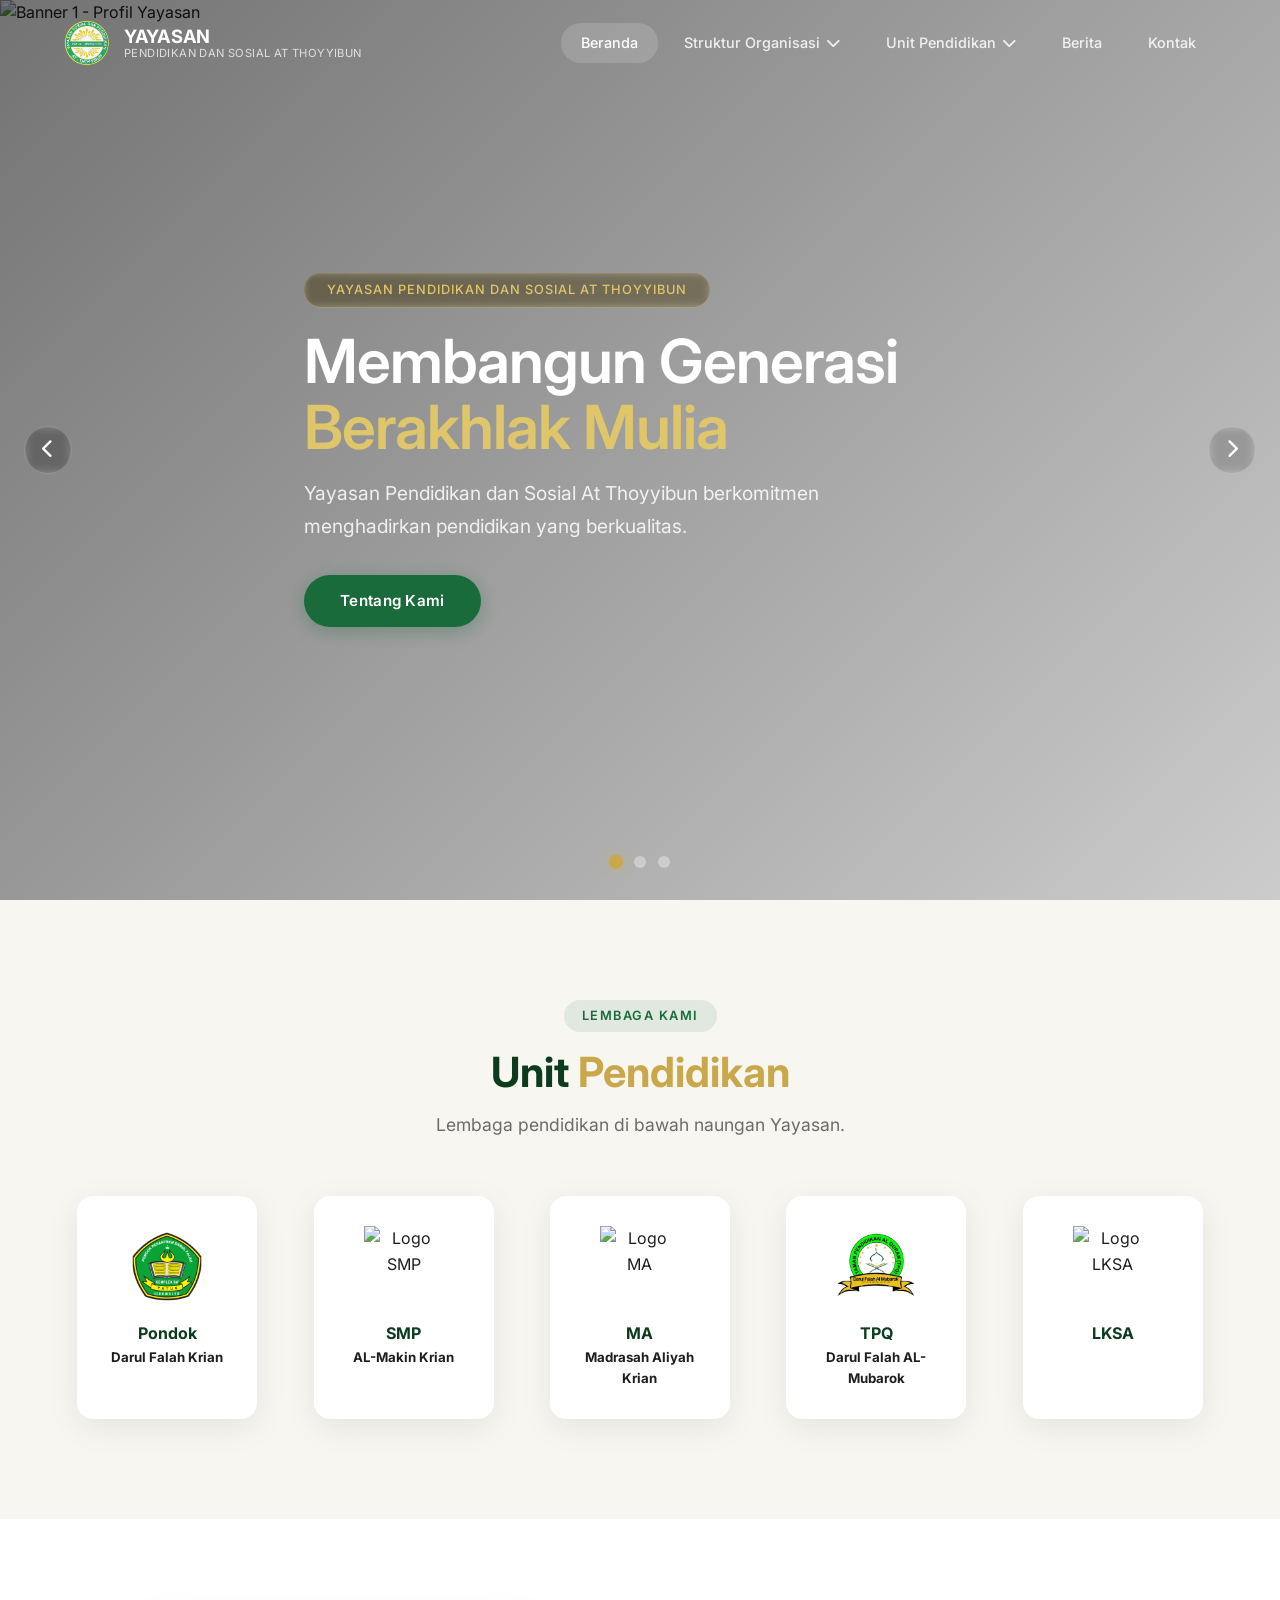
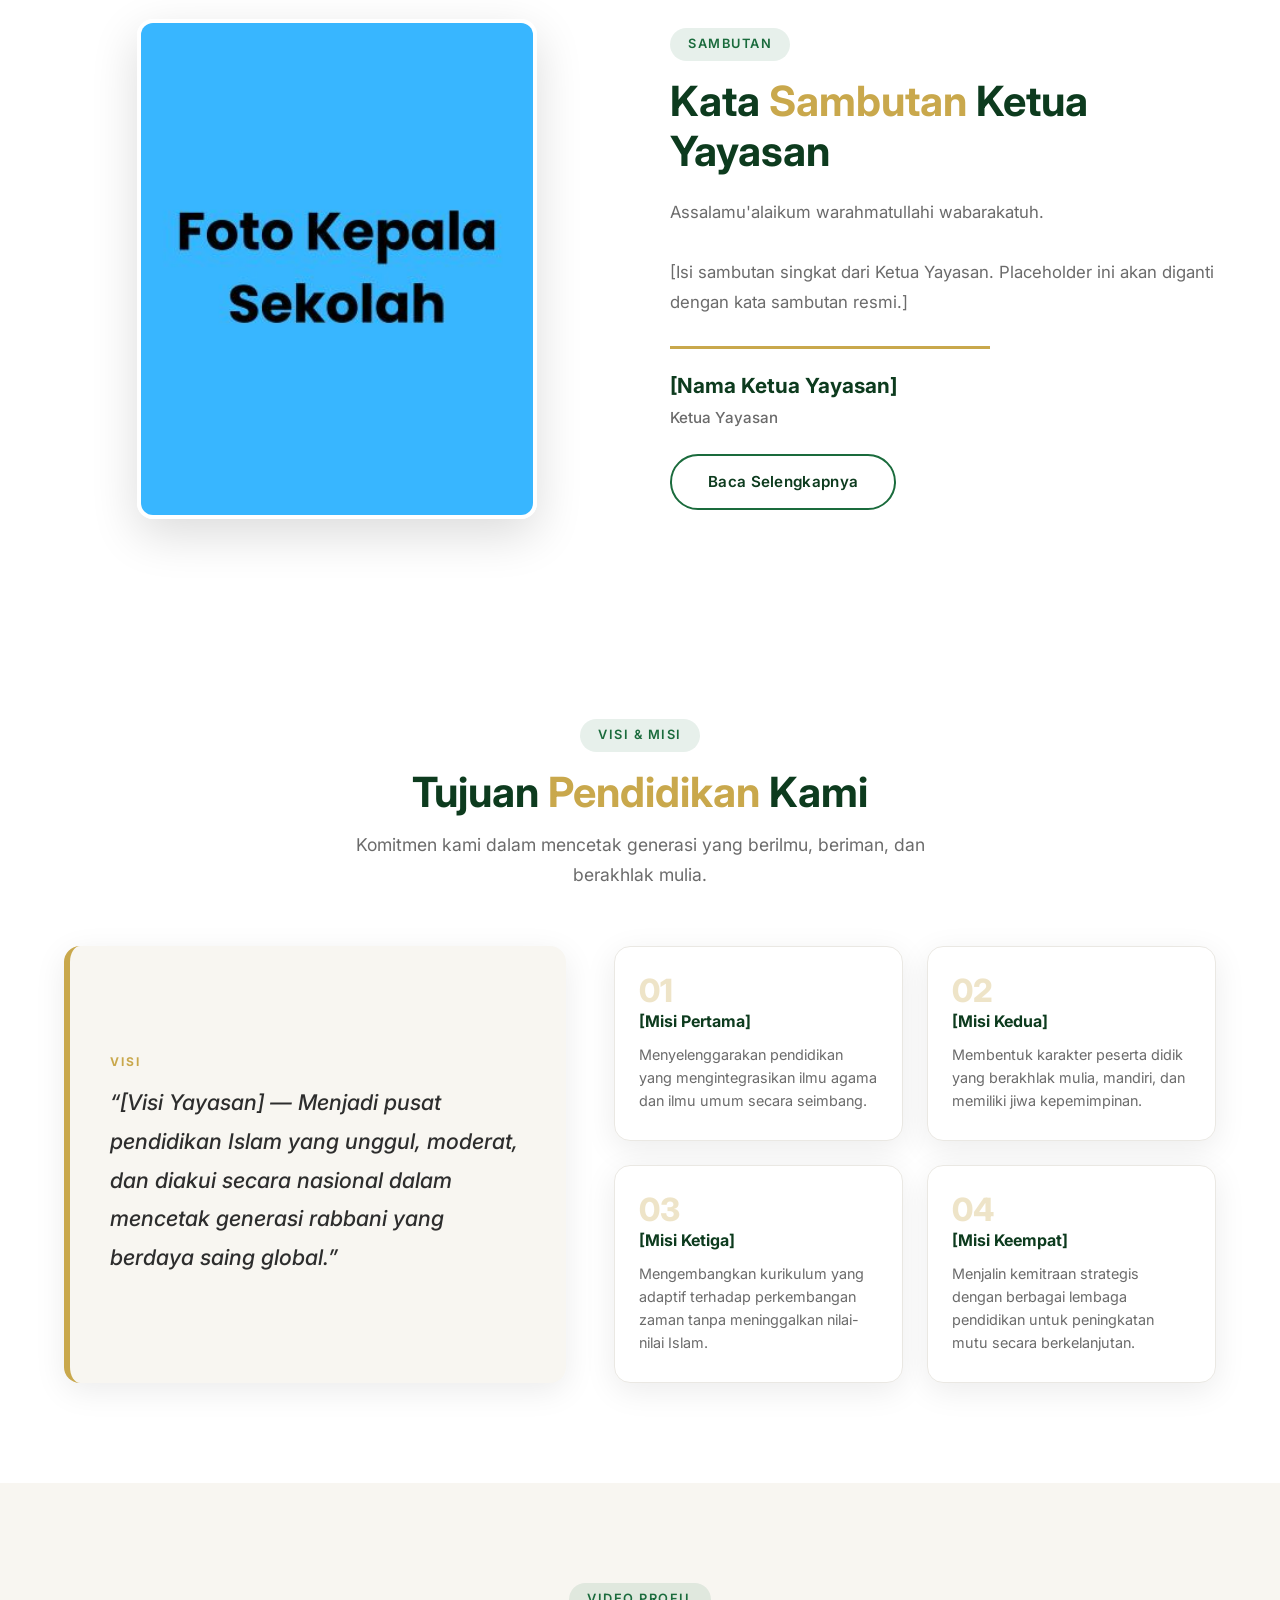
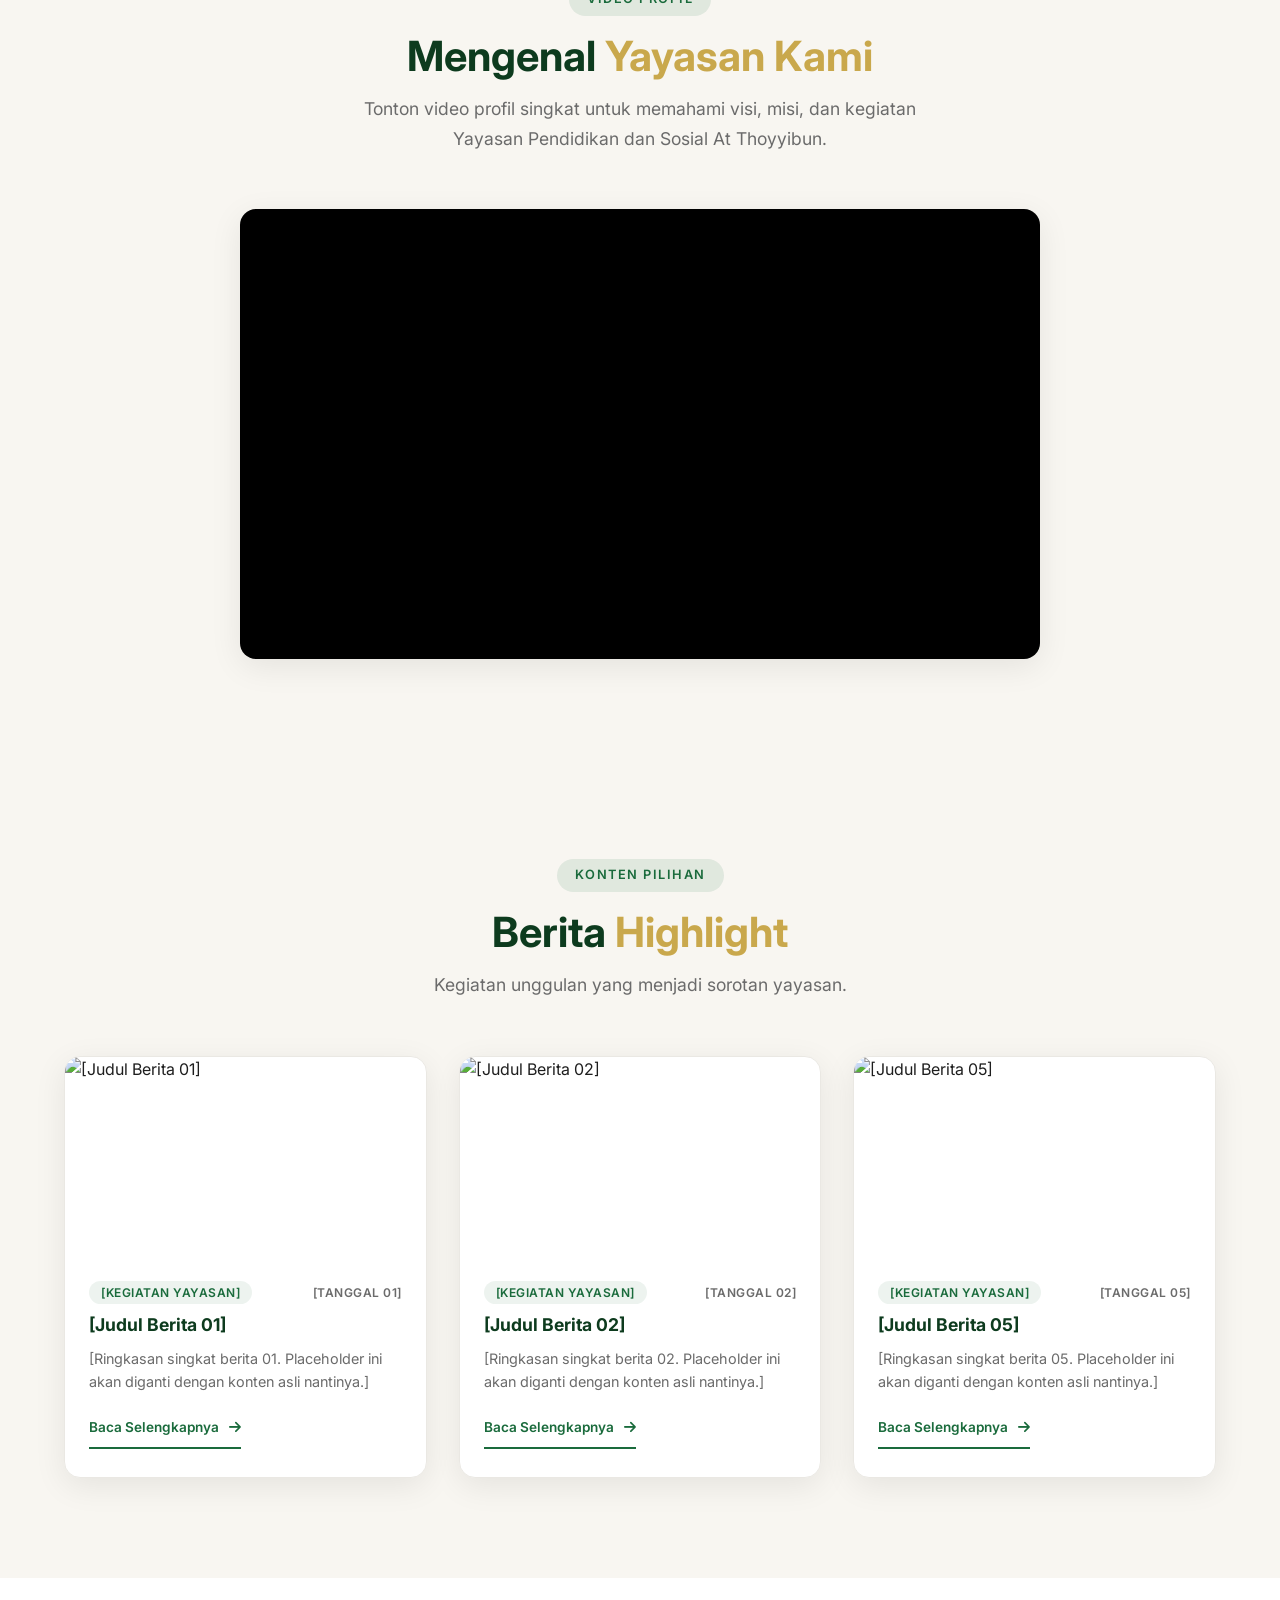
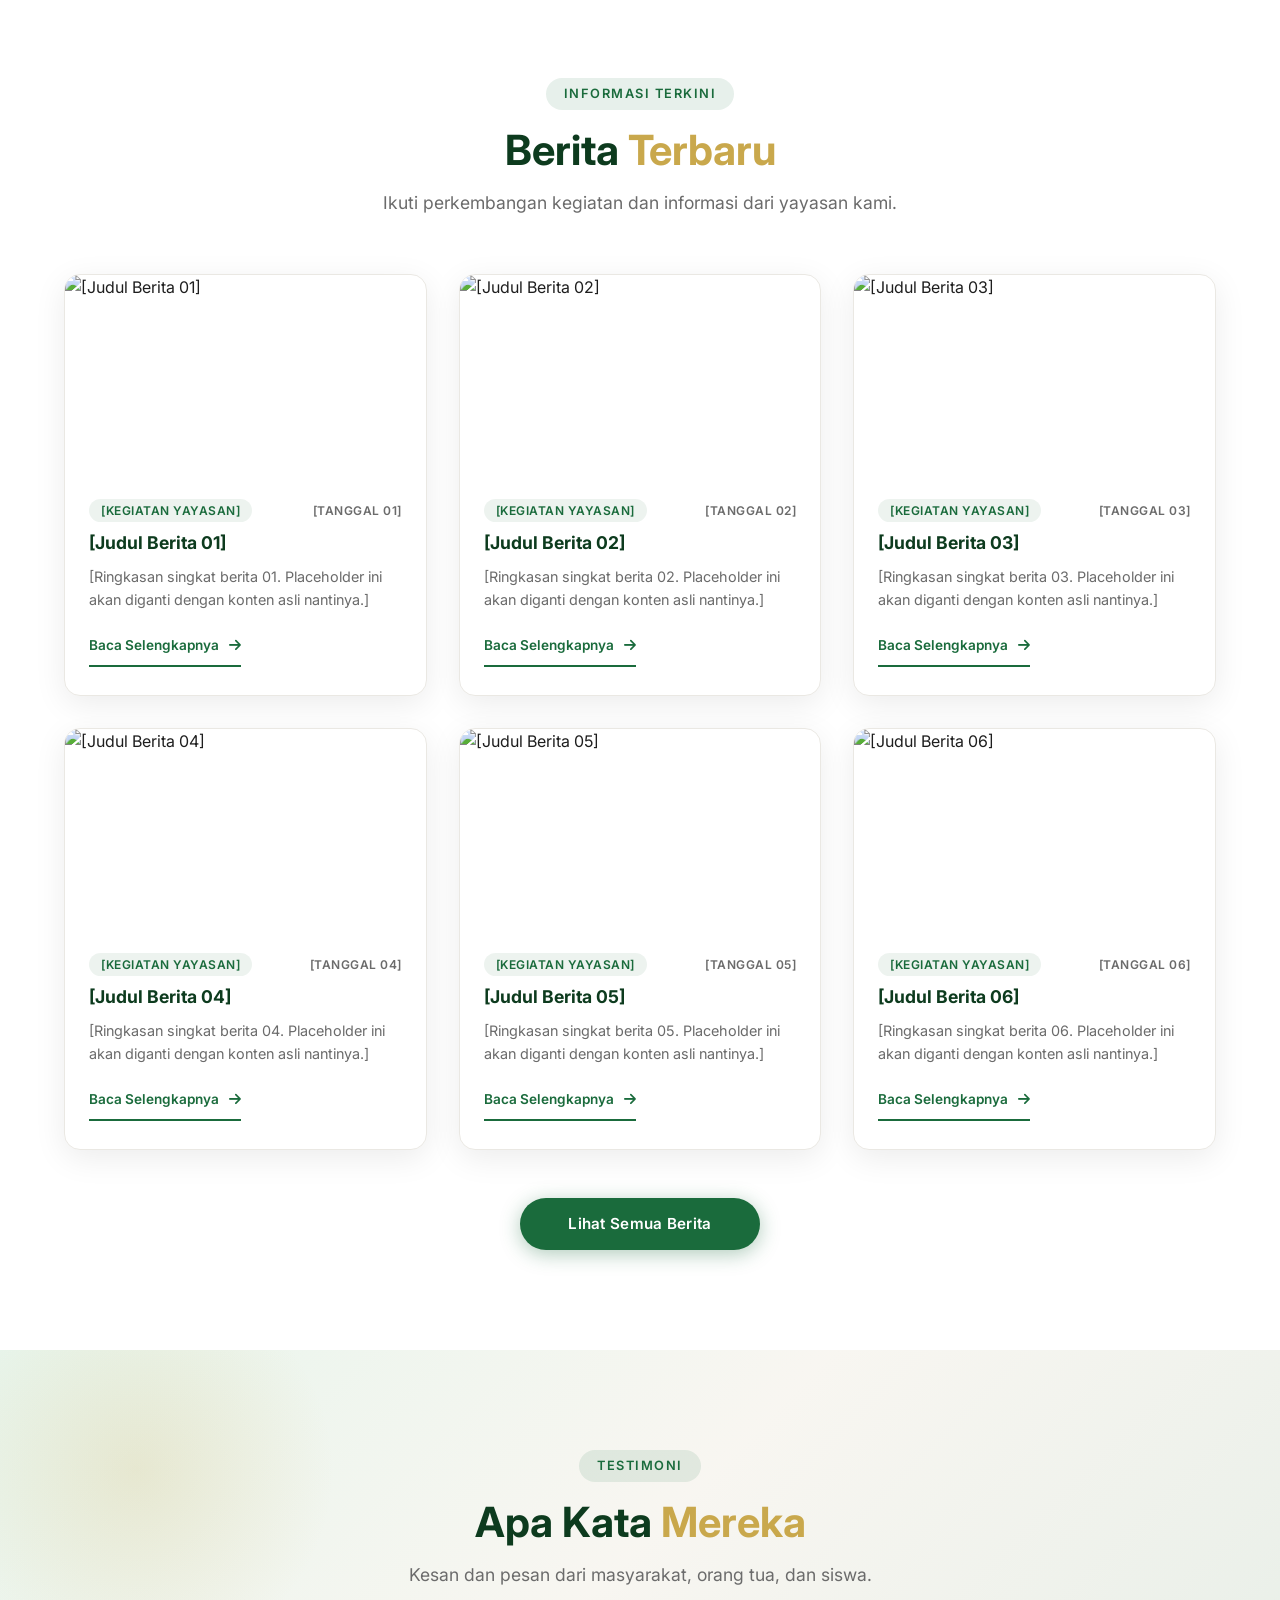
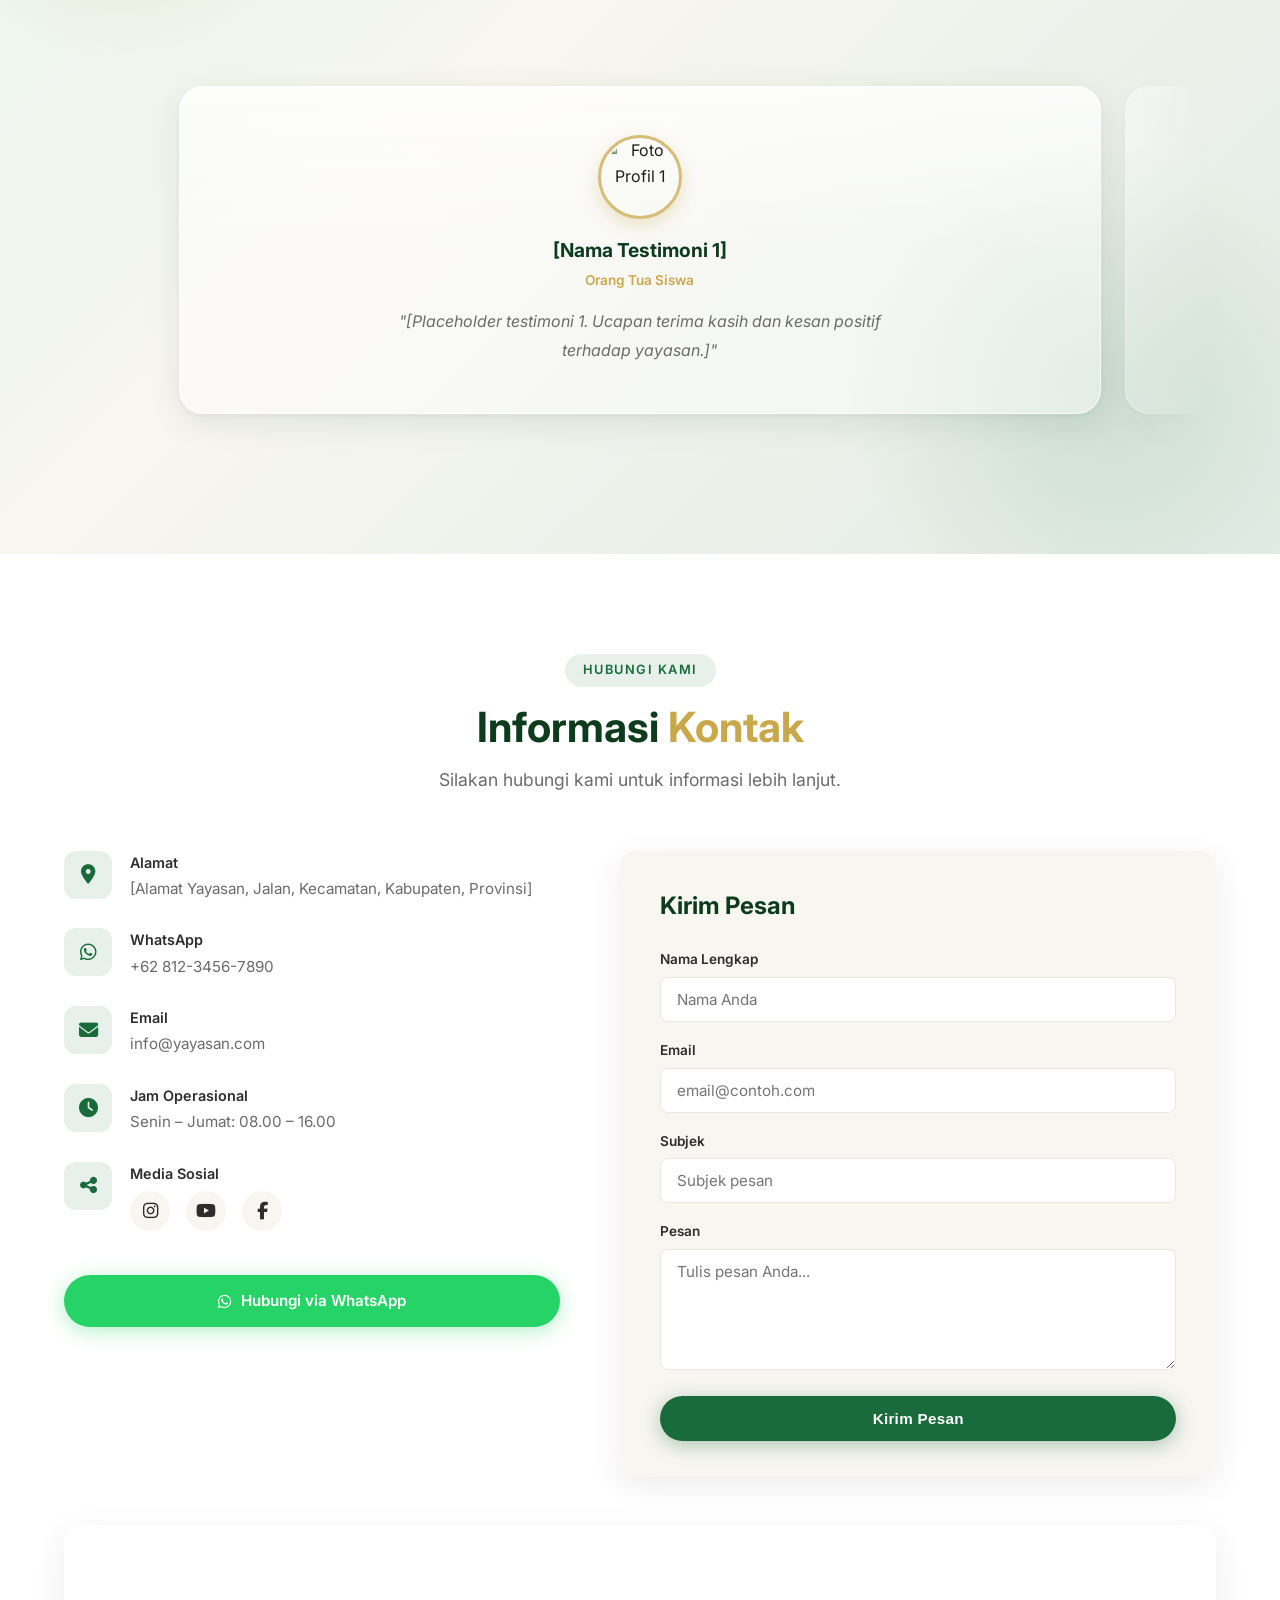
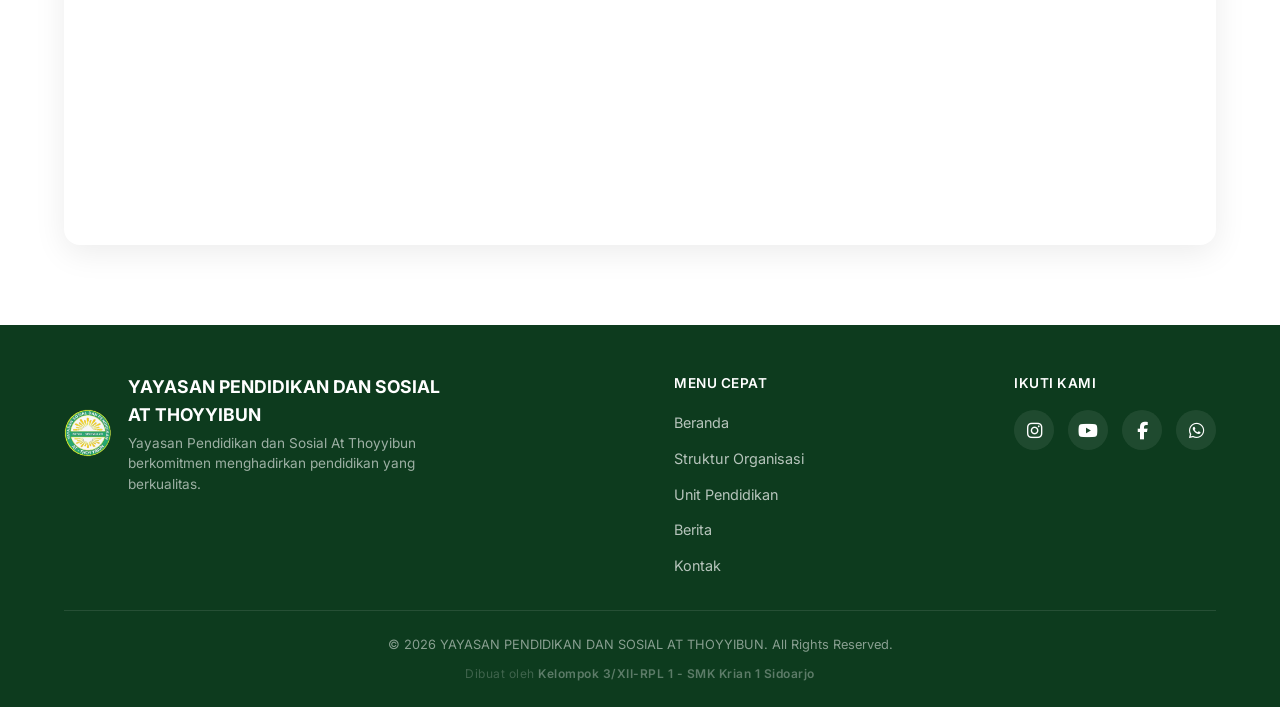
==== commit daab3ede: "Perubahan struktur" ====
--- a/index.html
+++ b/index.html
@@ -22,7 +22,7 @@
 <body>
 
     <!-- ====================
-    1. NAVBAR (Dengan Dropdown Unit Pendidikan)
+    1. NAVBAR
     ==================== -->
     <nav class="navbar" id="navbar">
         <div class="container">
@@ -35,8 +35,19 @@
             <ul class="nav-links" id="navLinks">
                 <li><a href="#beranda" class="active">Beranda</a></li>
                 
-                <!-- Link langsung tanpa dropdown -->
-                <li><a href="struktur-organisasi.html">Struktur Organisasi</a></li>
+                <!-- Dropdown Struktur Organisasi -->
+                <li class="dropdown">
+                    <a href="#" class="dropbtn">Struktur Organisasi <i class="fas fa-chevron-down"></i></a>
+                    <div class="dropdown-content dropdown-struktur" id="strukturDropdownContent">
+                        <a href="struktur-organisasi.html" data-unit="pusat">Yayasan (Pusat)</a>
+                        <div class="dropdown-divider"></div>
+                        <a href="struktur-organisasi.html?unit=pondok" data-unit="pondok">Pondok</a>
+                        <a href="struktur-organisasi.html?unit=smp" data-unit="smp">SMP</a>
+                        <a href="struktur-organisasi.html?unit=ma" data-unit="ma">MA</a>
+                        <a href="struktur-organisasi.html?unit=tpq" data-unit="tpq">TPQ</a>
+                        <a href="struktur-organisasi.html?unit=lksa" data-unit="lksa">LKSA</a>
+                    </div>
+                </li>
                 
                 <!-- Dropdown Unit Pendidikan -->
                 <li class="dropdown">
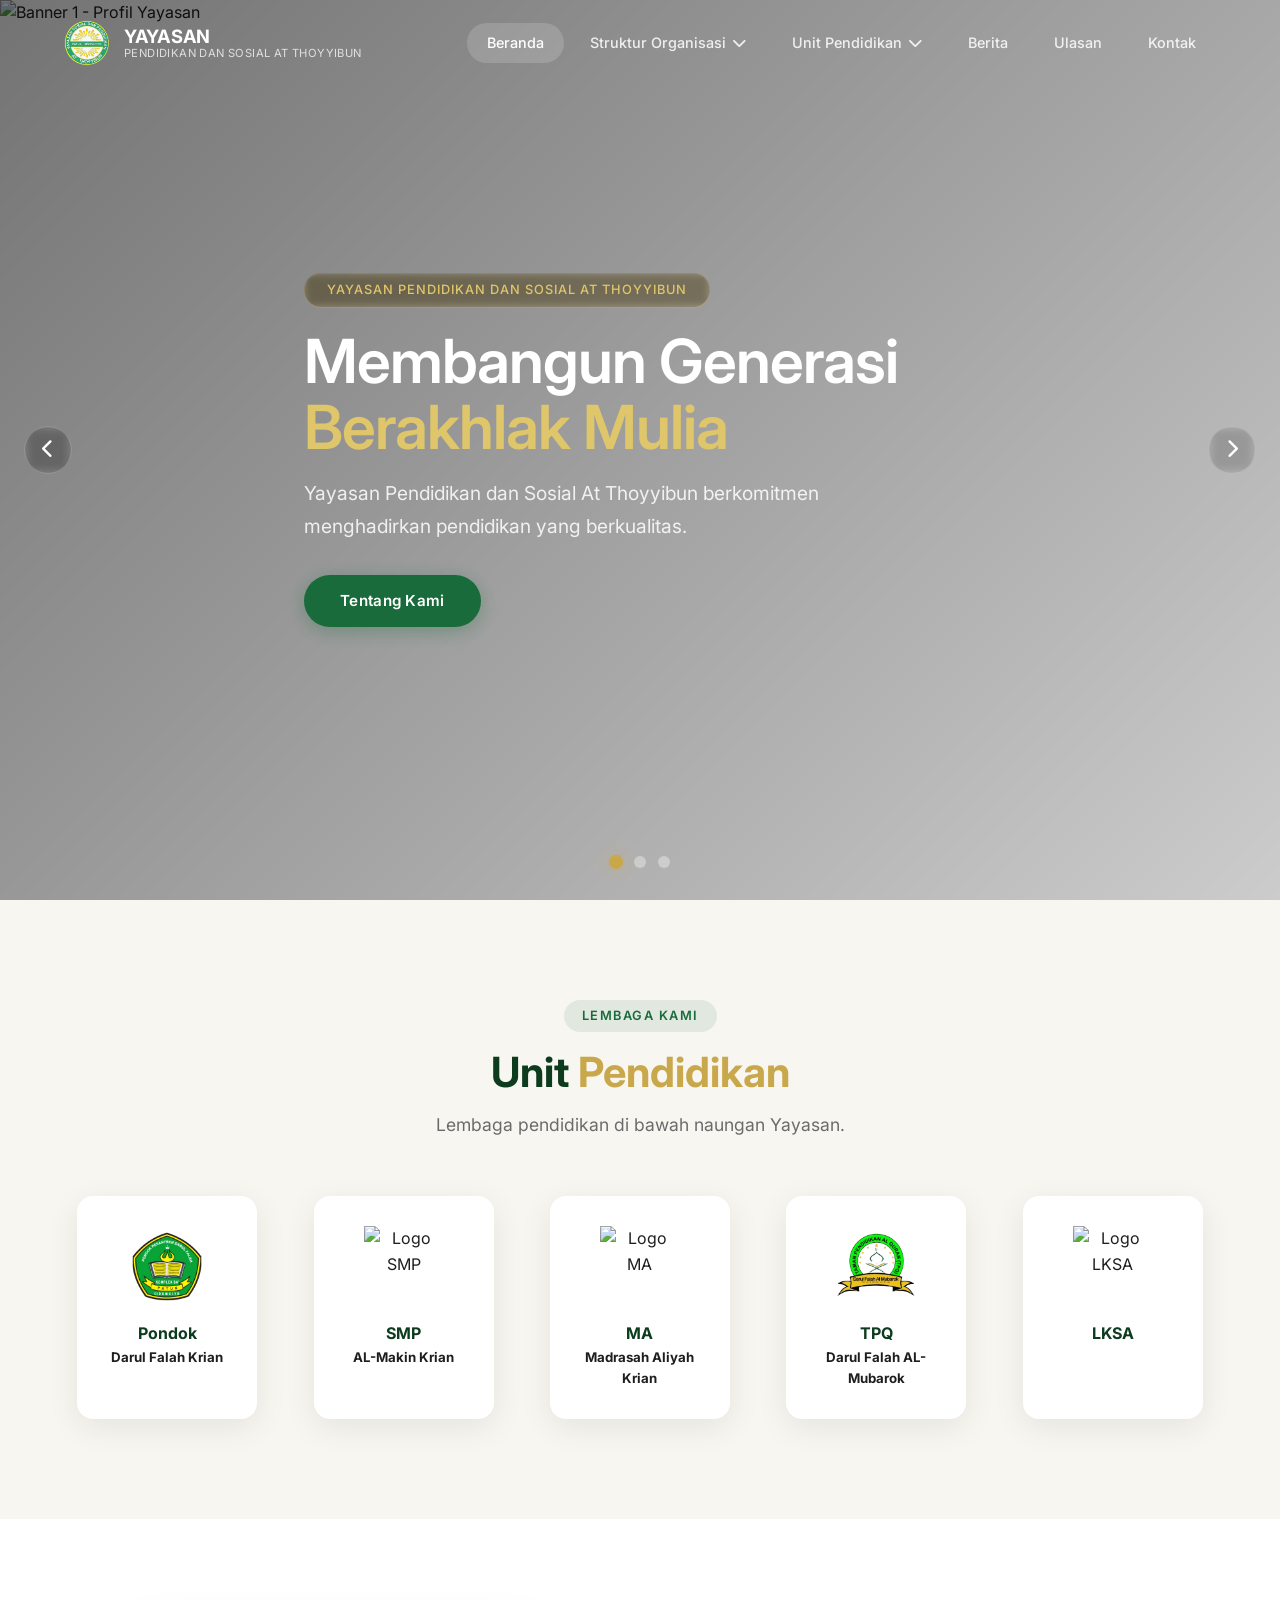
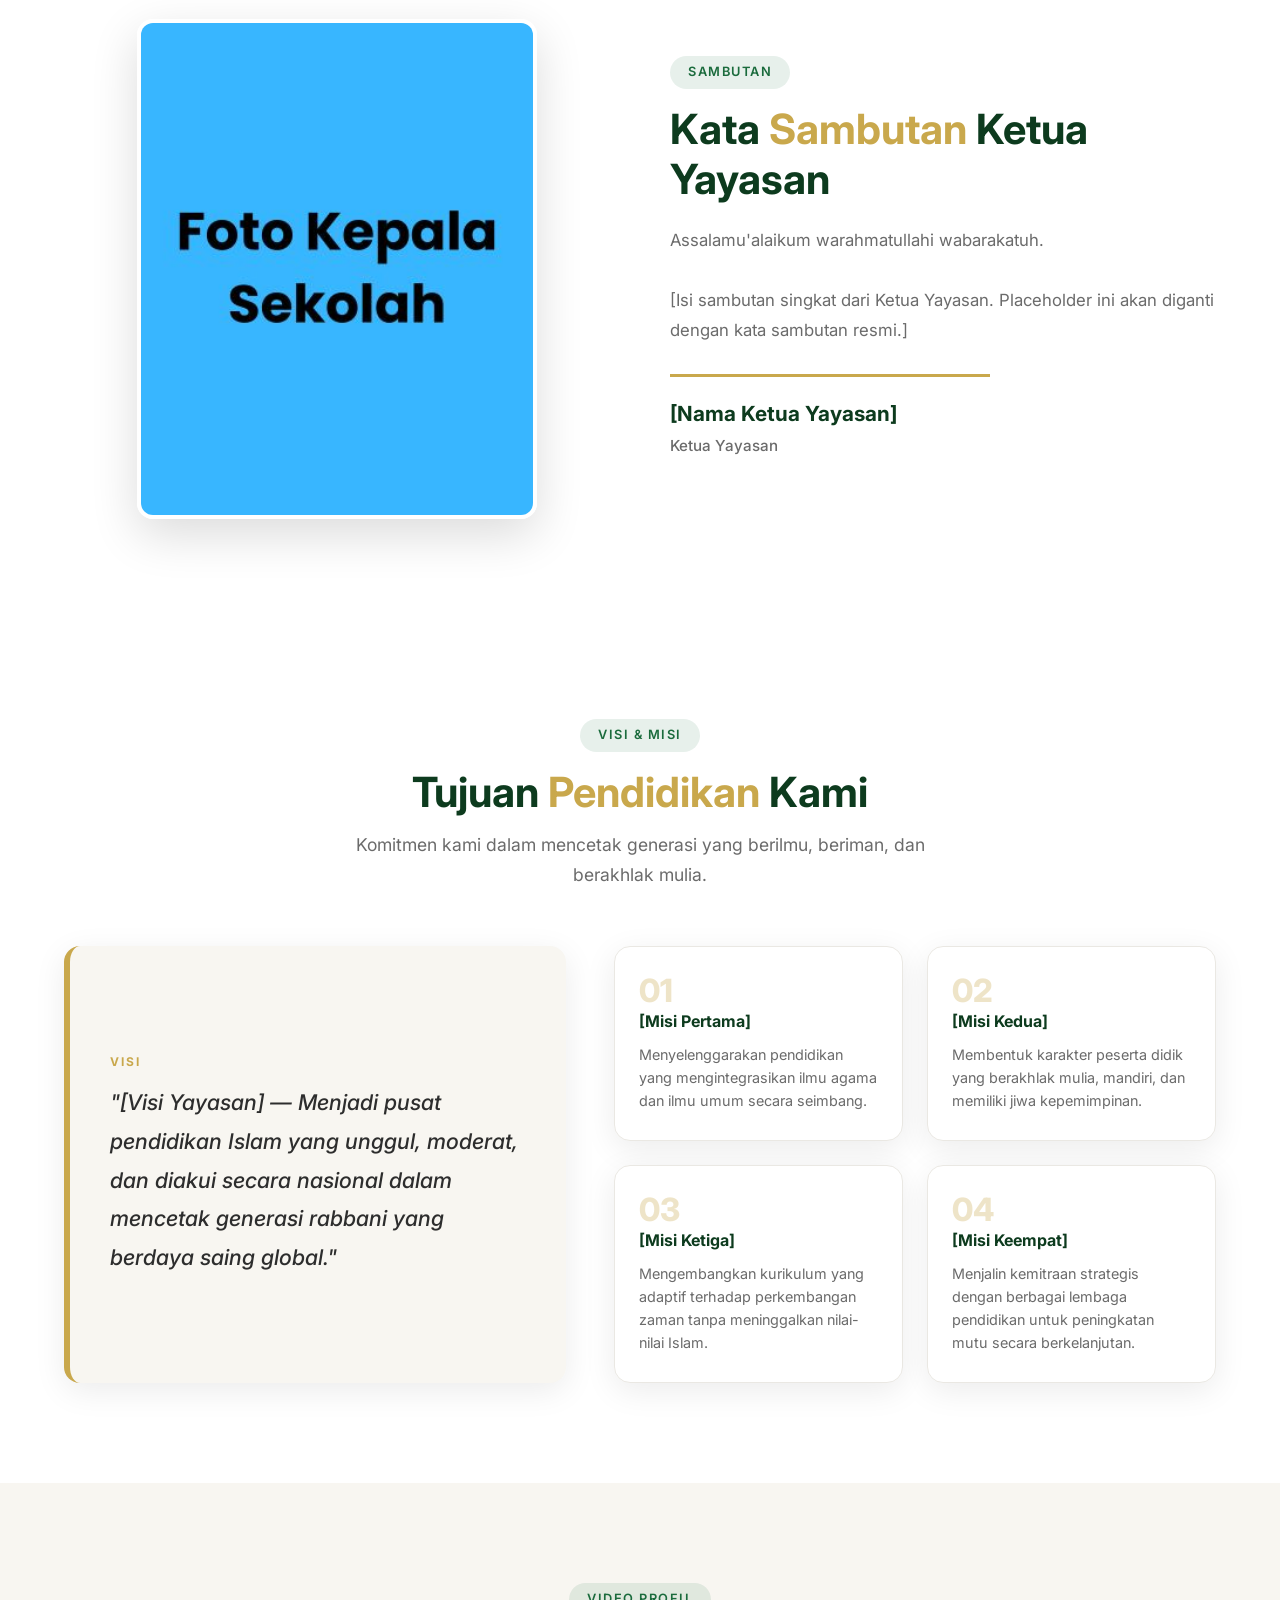
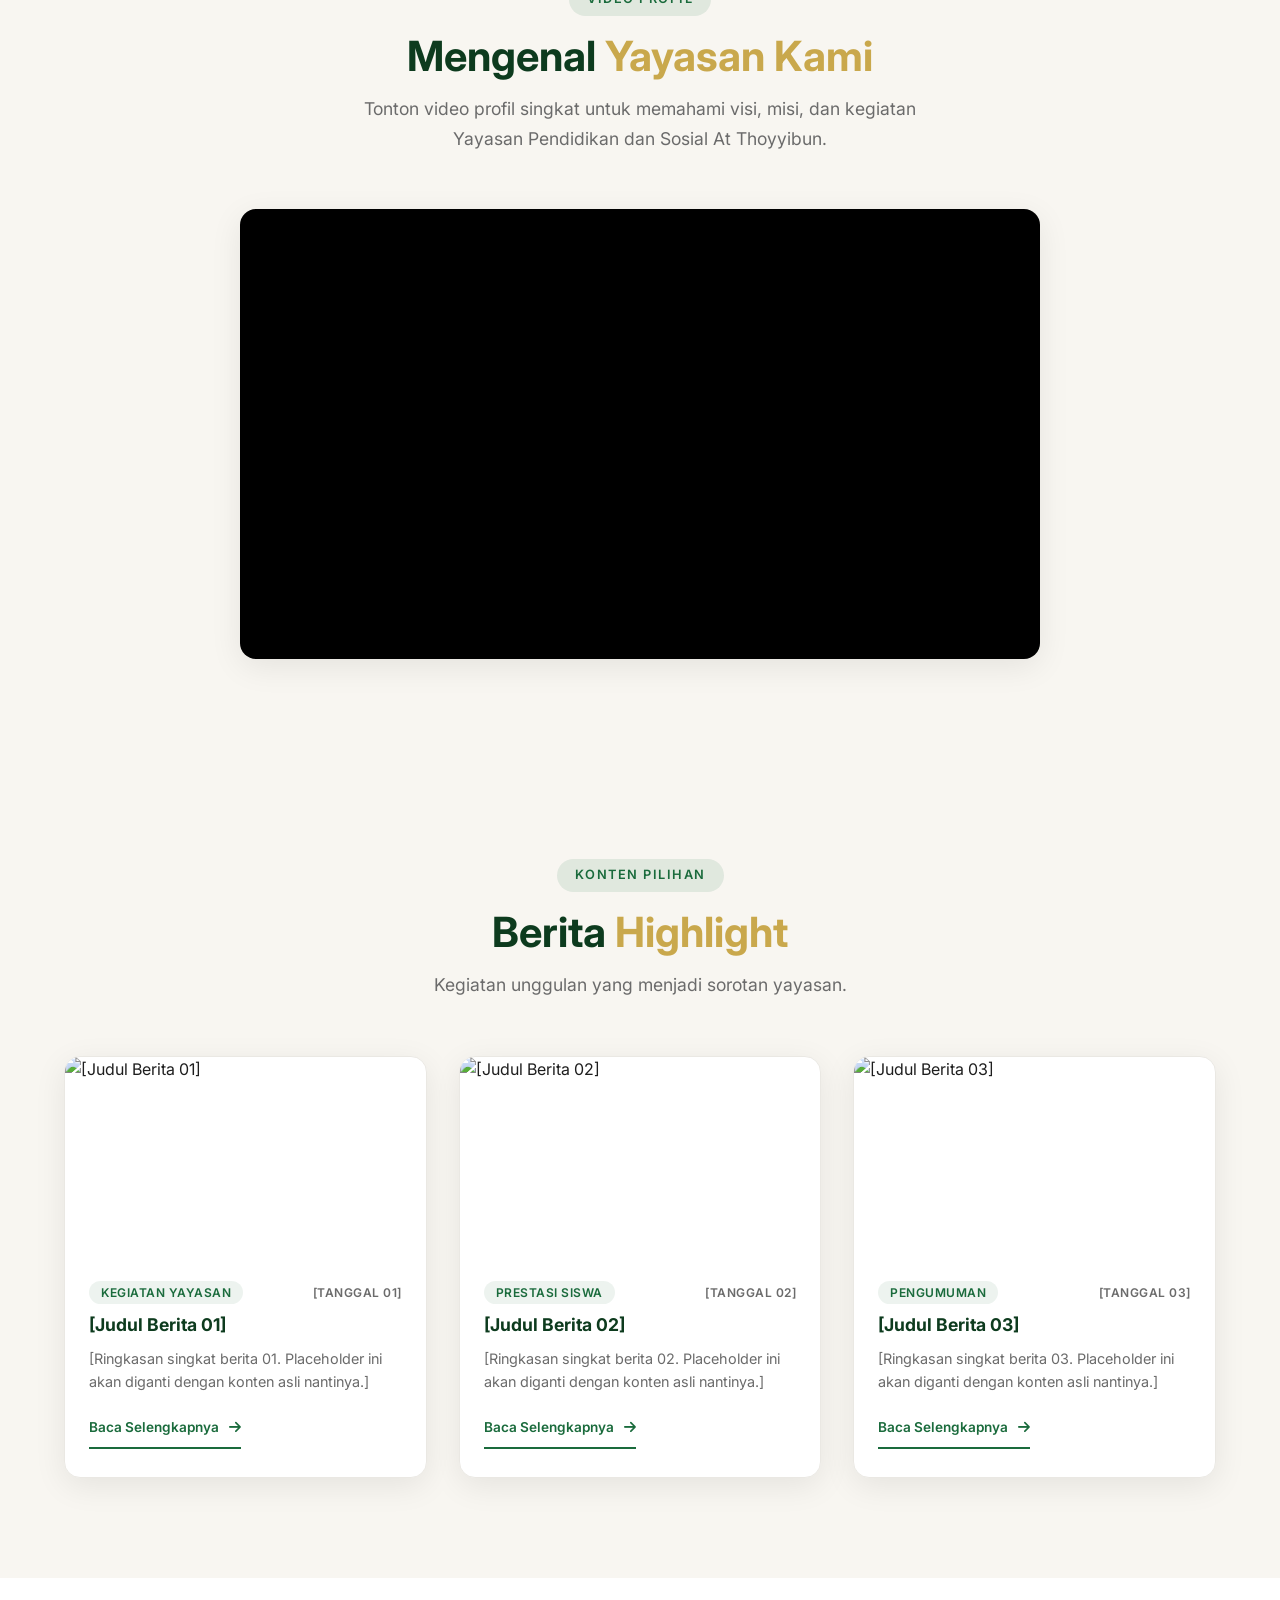
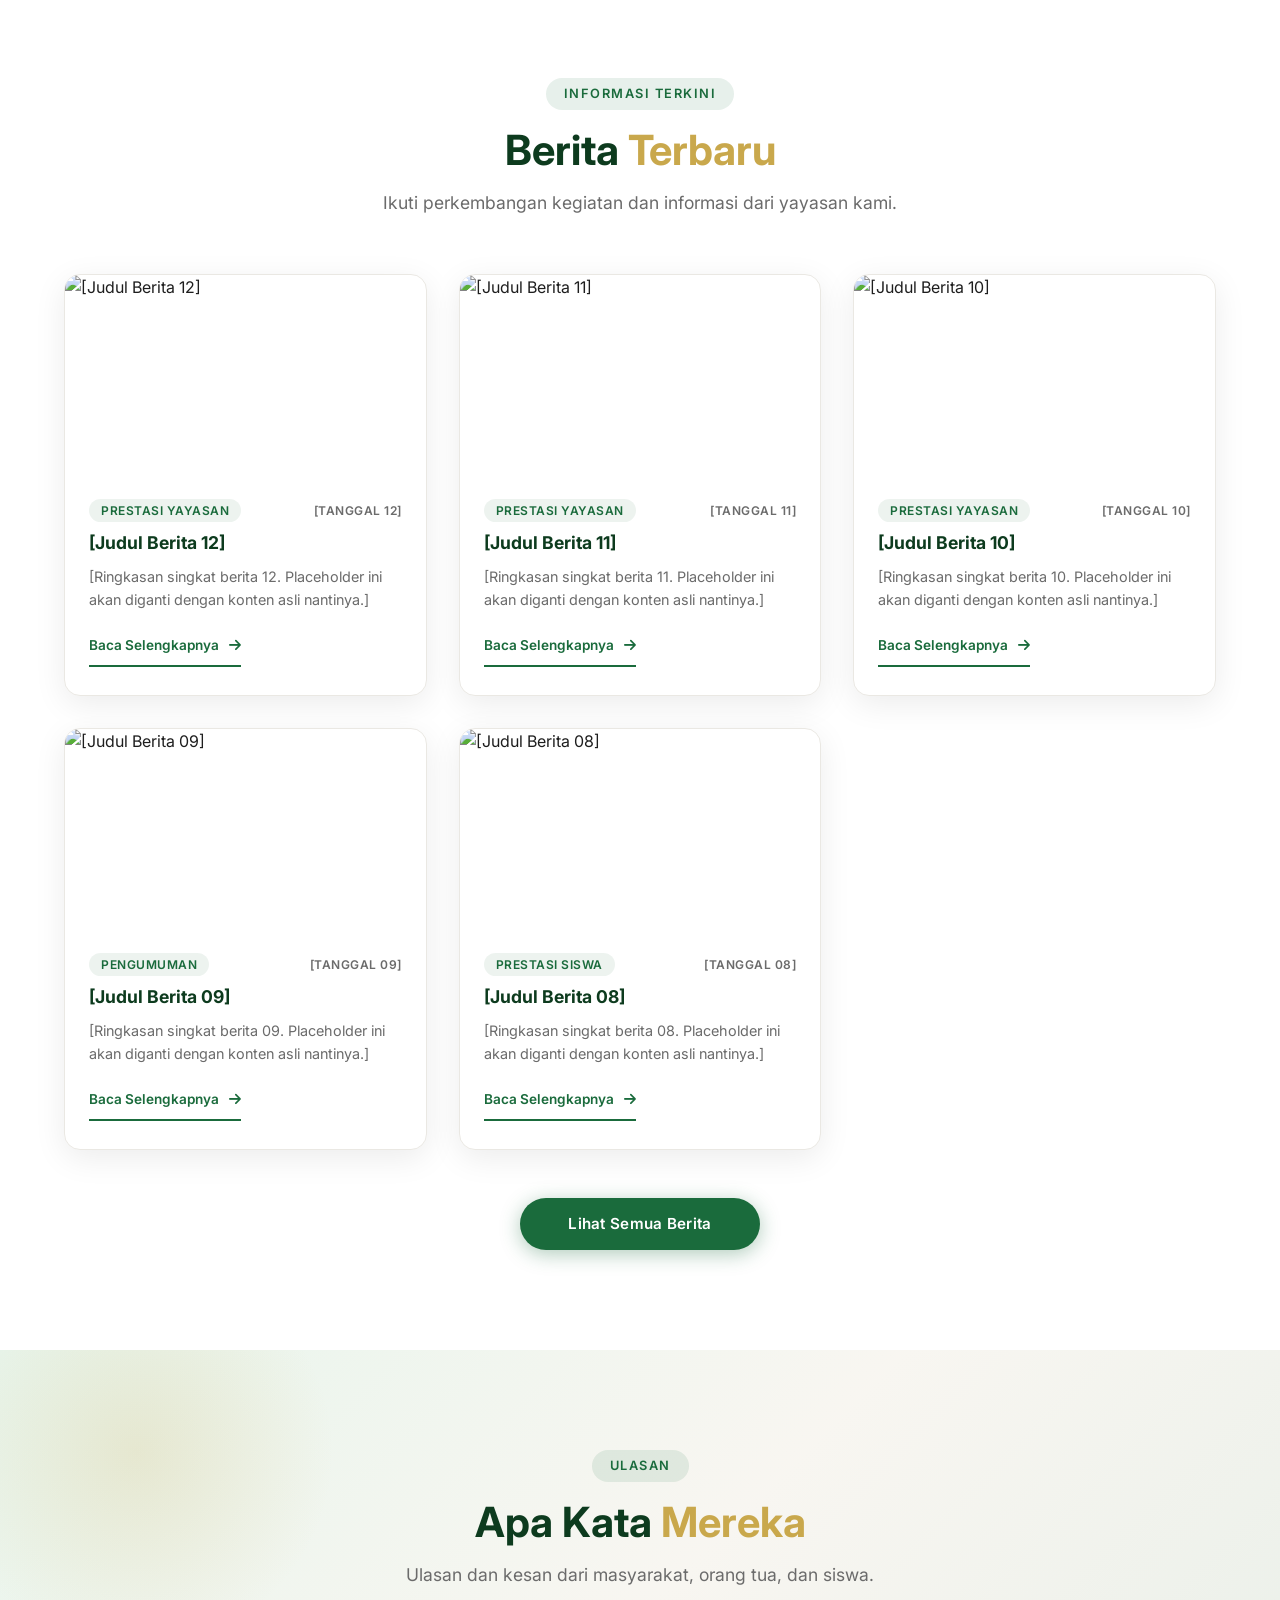
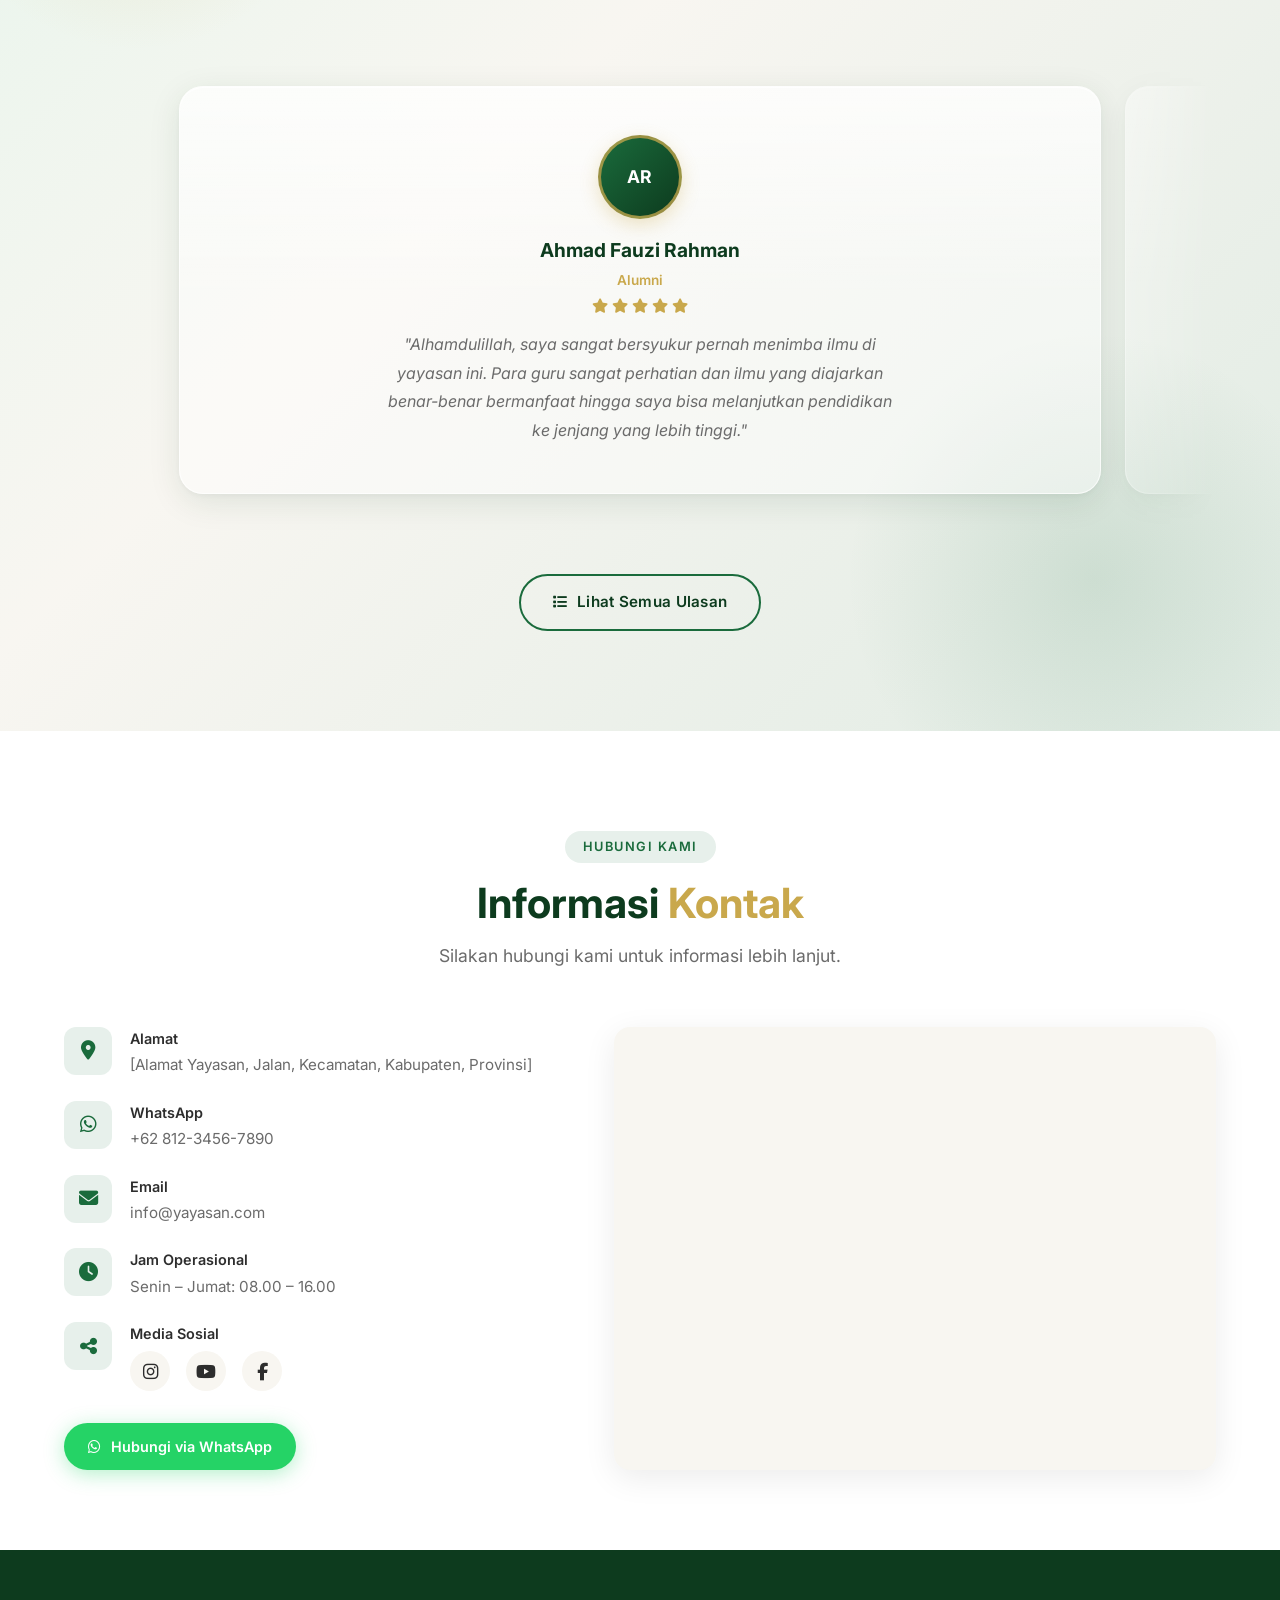
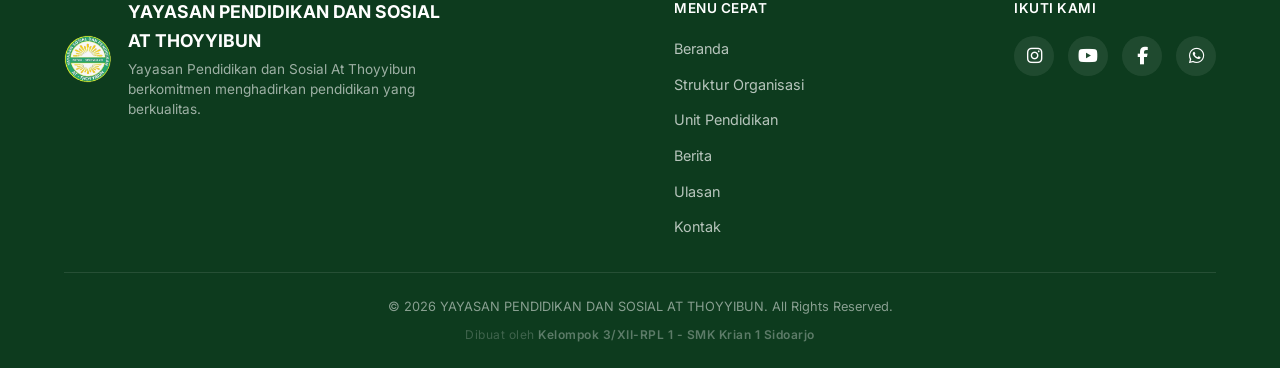
==== commit 6af1df08: "Penyempurnaan frontend" ====
--- a/index.html
+++ b/index.html
@@ -10,6 +10,7 @@
     <!-- CSS -->
     <link rel="stylesheet" href="css/style.css" />
     <link rel="stylesheet" href="css/responsive.css" />
+    <link rel="stylesheet" href="css/ulasan.css" />
 
     <!-- Google Fonts -->
     <link rel="preconnect" href="https://fonts.googleapis.com" />
@@ -62,6 +63,7 @@
                 </li>
 
                 <li><a href="#berita">Berita</a></li>
+                <li><a href="ulasan.html">Ulasan</a></li>
                 <li><a href="#kontak">Kontak</a></li>
             </ul>
             <button class="hamburger" id="hamburger" aria-label="Toggle menu">
@@ -73,12 +75,11 @@
     </nav>
 
     <!-- ====================
-    2. HERO CAROUSEL (Teks Konsisten & Sama)
+    2. HERO CAROUSEL
     ==================== -->
     <section id="beranda" class="hero">
         <div class="carousel">
             <div class="carousel-slides">
-                <!-- Slide 1 (Teks Sama) -->
                 <div class="carousel-slide active">
                     <img src="https://picsum.photos/seed/education1/1600/900" alt="Banner 1 - Profil Yayasan" class="hero-slide-image" />
                     <div class="slide-content">
@@ -88,7 +89,6 @@
                         <a href="#profil" class="btn-primary">Tentang Kami</a>
                     </div>
                 </div>
-                <!-- Slide 2 (Teks Sama) -->
                 <div class="carousel-slide">
                     <img src="https://picsum.photos/seed/education2/1600/900" alt="Banner 2 - Profil Yayasan" class="hero-slide-image" />
                     <div class="slide-content">
@@ -98,13 +98,12 @@
                         <a href="#profil" class="btn-primary">Tentang Kami</a>
                     </div>
                 </div>
-                <!-- Slide 3 (Teks Sama) -->
                 <div class="carousel-slide">
                     <img src="https://picsum.photos/seed/education3/1600/900" alt="Banner 3 - Profil Yayasan" class="hero-slide-image" />
                     <div class="slide-content">
                         <div class="badge">Yayasan Pendidikan dan Sosial At Thoyyibun</div>
                         <h1>Membangun Generasi <span>Berakhlak Mulia</span></h1>
-                        <p> Yayasan Pendidikan dan Sosial At Thoyyibun berkomitmen menghadirkan pendidikan yang berkualitas.</p>
+                        <p>Yayasan Pendidikan dan Sosial At Thoyyibun berkomitmen menghadirkan pendidikan yang berkualitas.</p>
                         <a href="#profil" class="btn-primary">Tentang Kami</a>
                     </div>
                 </div>
@@ -133,35 +132,26 @@
             </div>
 
             <div class="units-logo-grid">
-                <!-- Unit 1: Pondok -->
                 <a href="unit.html?unit=pondok" class="unit-logo-item">
                     <img src="assets/logo/Pondok.png" alt="Logo Pondok" />
                     <h4>Pondok</h4>
                     <h5>Darul Falah Krian</h5>
                 </a>
-
-                <!-- Unit 2: SMP -->
                 <a href="unit.html?unit=smp" class="unit-logo-item">
                     <img src="assets/logo/logo-smp.png" alt="Logo SMP" />
                     <h4>SMP</h4>
                     <h5>AL-Makin Krian</h5>
                 </a>
-
-                <!-- Unit 3: MA -->
                 <a href="unit.html?unit=ma" class="unit-logo-item">
                     <img src="assets/logo/logo-ma.png" alt="Logo MA" />
                     <h4>MA</h4>
                     <h5>Madrasah Aliyah Krian</h5>
                 </a>
-
-                <!-- Unit 4: TPQ -->
                 <a href="unit.html?unit=tpq" class="unit-logo-item">
                     <img src="assets/logo/TPQ.png" alt="Logo TPQ" />
                     <h4>TPQ</h4>
                     <h5>Darul Falah AL-Mubarok</h5>
                 </a>
-
-                <!-- Unit 5: LKSA -->
                 <a href="unit.html?unit=lksa" class="unit-logo-item">
                     <img src="https://via.placeholder.com/100?text=Logo" alt="Logo LKSA" />
                     <h4>LKSA</h4>
@@ -190,7 +180,6 @@
                         <h3>[Nama Ketua Yayasan]</h3>
                         <p>Ketua Yayasan</p>
                     </div>
-                    <a href="#" class="btn-outline">Baca Selengkapnya</a>
                 </div>
             </div>
         </div>
@@ -210,7 +199,7 @@
                 <div class="vision-card">
                     <div class="vision-label">Visi</div>
                     <blockquote>
-                        “[Visi Yayasan] — Menjadi pusat pendidikan Islam yang unggul, moderat, dan diakui secara nasional dalam mencetak generasi rabbani yang berdaya saing global.”
+                        "[Visi Yayasan] — Menjadi pusat pendidikan Islam yang unggul, moderat, dan diakui secara nasional dalam mencetak generasi rabbani yang berdaya saing global."
                     </blockquote>
                 </div>
                 <div class="mission-grid">
@@ -240,7 +229,7 @@
     </section>
 
     <!-- ====================
-    [BARU] 5.5. VIDEO PROFILE
+    5.5. VIDEO PROFILE
     ==================== -->
     <section class="video-profile-section">
         <div class="container">
@@ -250,21 +239,20 @@
                 <p class="section-sub">Tonton video profil singkat untuk memahami visi, misi, dan kegiatan Yayasan Pendidikan dan Sosial At Thoyyibun.</p>
             </div>
             <div class="video-wrapper fade-up">
-                <!-- Ganti src di bawah dengan link YouTube video profil yang sebenarnya -->
                 <iframe 
-    src="https://www.youtube-nocookie.com/embed/VIDEO_ID"
-    title="Video Profil Yayasan"
-    frameborder="0"
-    allow="accelerometer; autoplay; clipboard-write; encrypted-media; gyroscope; picture-in-picture"
-    allowfullscreen
-    referrerpolicy="strict-origin-when-cross-origin"
-></iframe>
-            </div>
-        </div>
-    </section>
-
-    <!-- ====================
-    6. BERITA HIGHLIGHT (Dinamis - Diisi oleh berita.js)
+                    src="https://www.youtube-nocookie.com/embed/VIDEO_ID"
+                    title="Video Profil Yayasan"
+                    frameborder="0"
+                    allow="accelerometer; autoplay; clipboard-write; encrypted-media; gyroscope; picture-in-picture"
+                    allowfullscreen
+                    referrerpolicy="strict-origin-when-cross-origin"
+                ></iframe>
+            </div>
+        </div>
+    </section>
+
+    <!-- ====================
+    6. BERITA HIGHLIGHT
     ==================== -->
     <section id="berita-highlight" class="news-highlight-section">
         <div class="container">
@@ -273,15 +261,12 @@
                 <h2 class="section-title">Berita <span>Highlight</span></h2>
                 <p class="section-sub">Kegiatan unggulan yang menjadi sorotan yayasan.</p>
             </div>
-
-            <div class="news-grid-highlight" id="highlightContainer">
-                <!-- Berita akan di-render oleh JavaScript dari berita.js -->
-            </div>
-        </div>
-    </section>
-
-    <!-- ====================
-    7. BERITA TERBARU (Dinamis - Diisi oleh berita.js)
+            <div class="news-grid-highlight" id="highlightContainer"></div>
+        </div>
+    </section>
+
+    <!-- ====================
+    7. BERITA TERBARU
     ==================== -->
     <section id="berita" class="news-section">
         <div class="container">
@@ -291,9 +276,7 @@
                 <p class="section-sub">Ikuti perkembangan kegiatan dan informasi dari yayasan kami.</p>
             </div>
 
-            <div class="news-grid" id="latestContainer">
-                <!-- Berita akan di-render oleh JavaScript dari berita.js -->
-            </div>
+            <div class="news-grid" id="latestContainer"></div>
 
             <div class="news-footer">
                 <a href="berita.html" class="btn-primary">Lihat Semua Berita</a>
@@ -301,69 +284,26 @@
         </div>
     </section>
 
-        <!-- ====================
-    8. TESTIMONI
-    ==================== -->
-    <section id="testimoni" class="testimoni-section">
-        <div class="container">
-            <div class="section-head center">
-                <span class="section-tag">Testimoni</span>
+    <!-- ====================
+    8. ULASAN
+    ==================== -->
+    <section id="ulasan" class="testimoni-section">
+        <div class="container">
+            <div class="section-head center">
+                <span class="section-tag">Ulasan</span>
                 <h2 class="section-title">Apa Kata <span>Mereka</span></h2>
-                <p class="section-sub">Kesan dan pesan dari masyarakat, orang tua, dan siswa.</p>
+                <p class="section-sub">Ulasan dan kesan dari masyarakat, orang tua, dan siswa.</p>
             </div>
 
             <div class="testimoni-carousel">
-                <div class="testimoni-track" id="testimoniTrack">
-                    <!-- Testimoni 1 -->
-                    <div class="testimoni-item">
-                        <div class="testimoni-card">
-                            <img src="https://picsum.photos/seed/person1/100/100" alt="Foto Profil 1" />
-                            <h4>[Nama Testimoni 1]</h4>
-                            <span>Orang Tua Siswa</span>
-                            <p>"[Placeholder testimoni 1. Ucapan terima kasih dan kesan positif terhadap yayasan.]"</p>
-                        </div>
-                    </div>
-
-                    <!-- Testimoni 2 -->
-                    <div class="testimoni-item">
-                        <div class="testimoni-card">
-                            <img src="https://picsum.photos/seed/person2/100/100" alt="Foto Profil 2" />
-                            <h4>[Nama Testimoni 2]</h4>
-                            <span>Alumni</span>
-                            <p>"[Placeholder testimoni 2. Ucapan terima kasih dan kesan positif terhadap yayasan.]"</p>
-                        </div>
-                    </div>
-
-                    <!-- Testimoni 3 -->
-                    <div class="testimoni-item">
-                        <div class="testimoni-card">
-                            <img src="https://picsum.photos/seed/person3/100/100" alt="Foto Profil 3" />
-                            <h4>[Nama Testimoni 3]</h4>
-                            <span>Masyarakat</span>
-                            <p>"[Placeholder testimoni 3. Ucapan terima kasih dan kesan positif terhadap yayasan.]"</p>
-                        </div>
-                    </div>
-
-                    <!-- Testimoni 4 -->
-                    <div class="testimoni-item">
-                        <div class="testimoni-card">
-                            <img src="https://picsum.photos/seed/person4/100/100" alt="Foto Profil 4" />
-                            <h4>[Nama Testimoni 4]</h4>
-                            <span>Siswa</span>
-                            <p>"[Placeholder testimoni 4. Ucapan terima kasih dan kesan positif terhadap yayasan.]"</p>
-                        </div>
-                    </div>
-
-                    <!-- Testimoni 5 -->
-                    <div class="testimoni-item">
-                        <div class="testimoni-card">
-                            <img src="https://picsum.photos/seed/person5/100/100" alt="Foto Profil 5" />
-                            <h4>[Nama Testimoni 5]</h4>
-                            <span>Tokoh Masyarakat</span>
-                            <p>"[Placeholder testimoni 5. Ucapan terima kasih dan kesan positif terhadap yayasan.]"</p>
-                        </div>
-                    </div>
-                </div>
+                <div class="testimoni-track" id="ulasanTrack"></div>
+            </div>
+
+            <!-- Tombol Lihat Semua Ulasan -->
+            <div class="ulasan-actions">
+                <a href="ulasan.html" class="btn-outline">
+                    <i class="fas fa-list"></i> Lihat Semua Ulasan
+                </a>
             </div>
         </div>
     </section>
@@ -379,7 +319,8 @@
                 <p class="section-sub">Silakan hubungi kami untuk informasi lebih lanjut.</p>
             </div>
 
-            <div class="contact-grid fade-up">
+            <div class="contact-grid-side fade-up">
+                <!-- Kolom Kiri: Info Kontak -->
                 <div class="contact-info">
                     <div class="info-item stagger-child">
                         <div class="info-icon"><i class="fas fa-map-marker-alt"></i></div>
@@ -425,38 +366,16 @@
                     </a>
                 </div>
 
-                <div class="contact-form-wrapper">
-                    <h3>Kirim Pesan</h3>
-                    <form id="contactForm" class="contact-form">
-                        <div class="form-group">
-                            <label for="name">Nama Lengkap</label>
-                            <input type="text" id="name" name="name" placeholder="Nama Anda" required />
-                        </div>
-                        <div class="form-group">
-                            <label for="email">Email</label>
-                            <input type="email" id="email" name="email" placeholder="email@contoh.com" required />
-                        </div>
-                        <div class="form-group">
-                            <label for="subject">Subjek</label>
-                            <input type="text" id="subject" name="subject" placeholder="Subjek pesan" required />
-                        </div>
-                        <div class="form-group">
-                            <label for="message">Pesan</label>
-                            <textarea id="message" name="message" rows="5" placeholder="Tulis pesan Anda..." required></textarea>
-                        </div>
-                        <button type="submit" class="btn-primary">Kirim Pesan</button>
-                    </form>
-                </div>
-            </div>
-
-            <div class="map-container fade-up">
-                <iframe 
-                    src="https://www.google.com/maps/embed?pb=!1m18!1m12!1m3!1d3951.314233360618!2d112.633276!3d-7.253!2m3!1f0!2f0!3f0!3m2!1i1024!2i768!4f13.1!3m3!1m2!1s0x2dd7f9e9b6b1c5c3%3A0x9d8c9c9c9c9c9c9c!2sKrian%2C%20Sidoarjo!5e0!3m2!1sen!2sid!4v1712345678901!5m2!1sen!2sid" 
-                    allowfullscreen="" 
-                    loading="lazy" 
-                    referrerpolicy="no-referrer-when-downgrade"
-                    title="Lokasi Yayasan">
-                </iframe>
+                <!-- Kolom Kanan: Map -->
+                <div class="map-container-side">
+                    <iframe 
+                        src="https://www.google.com/maps/embed?pb=!1m18!1m12!1m3!1d3951.314233360618!2d112.633276!3d-7.253!2m3!1f0!2f0!3f0!3m2!1i1024!2i768!4f13.1!3m3!1m2!1s0x2dd7f9e9b6b1c5c3%3A0x9d8c9c9c9c9c9c9c!2sKrian%2C%20Sidoarjo!5e0!3m2!1sen!2sid!4v1712345678901!5m2!1sen!2sid" 
+                        allowfullscreen="" 
+                        loading="lazy" 
+                        referrerpolicy="no-referrer-when-downgrade"
+                        title="Lokasi Yayasan">
+                    </iframe>
+                </div>
             </div>
         </div>
     </section>
@@ -480,7 +399,8 @@
                         <li><a href="#beranda">Beranda</a></li>
                         <li><a href="struktur-organisasi.html">Struktur Organisasi</a></li>
                         <li><a href="unit.html?unit=pondok">Unit Pendidikan</a></li>
-                        <li><a href="#berita">Berita</a></li>
+                        <li><a href="berita.html">Berita</a></li>
+                        <li><a href="ulasan.html">Ulasan</a></li>
                         <li><a href="#kontak">Kontak</a></li>
                     </ul>
                 </div>
@@ -496,8 +416,7 @@
             </div>
             <div class="footer-bottom">
                 <p>&copy; 2026 YAYASAN PENDIDIKAN DAN SOSIAL AT THOYYIBUN. All Rights Reserved.</p>
-
-                 <p class="watermark">Dibuat oleh <strong>Kelompok 3/XII-RPL 1 - SMK Krian 1 Sidoarjo</strong></p>
+                <p class="watermark">Dibuat oleh <strong>Kelompok 3/XII-RPL 1 - SMK Krian 1 Sidoarjo</strong></p>
             </div>
         </div>
     </footer>
@@ -505,5 +424,6 @@
     <!-- JavaScript -->
     <script src="js/script.js"></script>
     <script src="js/berita.js"></script>
+    <script src="js/ulasan.js"></script>
 </body>
 </html>
--- a/css/style.css
+++ b/css/style.css
@@ -1,1700 +1,1819 @@
 /* ============================================
    RESET & BASE
    ============================================ */
-   *,
-   *::before,
-   *::after {
-       margin: 0;
-       padding: 0;
-       box-sizing: border-box;
-   }
-   
-   html {
-       scroll-behavior: smooth;
-   }
-   
-   body {
-       font-family: 'Inter', sans-serif;
-       color: #1e1e1e;
-       background: #ffffff;
-       line-height: 1.6;
-       overflow-x: hidden;
-   }
-   
-   img {
-       max-width: 100%;
-       display: block;
-   }
-   
-   a {
-       text-decoration: none;
-       color: inherit;
-   }
-   
-   ul {
-       list-style: none;
-   }
-   
-   .container {
-       max-width: 1200px;
-       margin: 0 auto;
-       padding: 0 24px;
-   }
-   
-   /* ============================================
-      CSS VARIABLES (DESIGN SYSTEM)
-      ============================================ */
-   :root {
-       --dark-green: #0d3b1e;
-       --emerald: #1a6b3c;
-       --emerald-light: #2d8a4e;
-       --gold: #c9a84c;
-       --gold-light: #e0c66a;
-       --white: #ffffff;
-       --off-white: #f8f6f1;
-       --gray-dark: #2d2d2d;
-       --gray-medium: #6b6b6b;
-       --gray-light: #eae8e3;
-       --shadow: 0 8px 32px rgba(0, 0, 0, 0.08);
-       --shadow-hover: 0 16px 48px rgba(0, 0, 0, 0.14);
-       --radius: 16px;
-       --transition: 0.35s cubic-bezier(0.4, 0, 0.2, 1);
-   }
-   
-   /* ============================================
-      NAVBAR
-      ============================================ */
-   .navbar {
-       position: fixed;
-       top: 0;
-       left: 0;
-       right: 0;
-       z-index: 999;
-       padding: 20px 0;
-       transition: background-color 0.4s cubic-bezier(0.4, 0, 0.2, 1),
-                   box-shadow 0.4s cubic-bezier(0.4, 0, 0.2, 1),
-                   padding 0.4s cubic-bezier(0.4, 0, 0.2, 1);
-       background: transparent;
-       will-change: background-color, box-shadow, padding;
-   }
-   
-   .navbar .container {
-       display: flex;
-       align-items: center;
-       justify-content: space-between;
-   }
-   
-   .nav-brand {
-       display: flex;
-       align-items: center;
-       gap: 14px;
-   }
-   
-   .logo-image {
-       width: 46px;
-       height: 46px;
-       object-fit: contain;
-       display: block;
-       flex-shrink: 0;
-       border-radius: 14px;
-   }
-   
-   .brand-text {
-       font-weight: 700;
-       font-size: 1.15rem;
-       color: var(--white);
-       transition: var(--transition);
-       letter-spacing: -0.3px;
-       line-height: 1.2;
-   }
-   
-   .brand-text small {
-       display: block;
-       font-weight: 400;
-       font-size: 0.7rem;
-       opacity: 0.75;
-       letter-spacing: 0.4px;
-   }
-   
-   .navbar.scrolled {
-       background: rgba(255, 255, 255, 0.94);
-       backdrop-filter: blur(14px);
-       -webkit-backdrop-filter: blur(14px);
-       box-shadow: 0 2px 28px rgba(0, 0, 0, 0.06);
-       padding: 12px 0;
-   }
-   
-   .navbar.scrolled .brand-text {
-       color: var(--dark-green);
-   }
-   
-   .nav-links {
-       display: flex;
-       align-items: center;
-       gap: 6px;
-   }
-   
-   .nav-links > li {
-       position: relative;
-       list-style: none;
-   }
-   
-   .nav-links > li > a {
-       padding: 8px 20px;
-       font-weight: 500;
-       font-size: 0.9rem;
-       color: rgba(255, 255, 255, 0.85);
-       border-radius: 50px;
-       transition: var(--transition);
-       white-space: nowrap;
-       display: flex;
-       align-items: center;
-       gap: 6px;
-   }
-   
-   .nav-links a:hover,
-   .nav-links a.active {
-       color: var(--white);
-       background: rgba(255, 255, 255, 0.15);
-   }
-   
-   .navbar.scrolled .nav-links > li > a {
-       color: var(--gray-dark);
-   }
-   
-   .navbar.scrolled .nav-links > li > a:hover,
-   .navbar.scrolled .nav-links > li > a.active {
-       color: var(--white);
-       background: var(--emerald);
-   }
-   
-   /* Dropdown - Smooth */
-   .dropdown-content {
-       position: absolute;
-       top: 100%;
-       left: 0;
-       background: var(--white);
-       min-width: 220px;
-       box-shadow: var(--shadow);
-       border-radius: 8px;
-       overflow: hidden;
-       z-index: 100;
-       padding: 8px 0;
-       opacity: 0;
-       visibility: hidden;
-       transform: translateY(-8px) scale(0.98);
-       transform-origin: top center;
-       transition:
-           opacity 0.35s cubic-bezier(0.4, 0, 0.2, 1),
-           transform 0.35s cubic-bezier(0.4, 0, 0.2, 1),
-           visibility 0.35s;
-       pointer-events: none;
-   }
-   
-   .dropdown:hover .dropdown-content,
-   .dropdown.open .dropdown-content {
-       opacity: 1;
-       visibility: visible;
-       transform: translateY(0) scale(1);
-       pointer-events: auto;
-   }
-   
-   .dropdown-content a {
-       display: block;
-       padding: 10px 20px;
-       color: var(--gray-dark) !important;
-       font-size: 0.85rem;
-       background: transparent !important;
-   }
-   
-   .dropdown-content a:hover {
-       background: rgba(26, 107, 60, 0.08) !important;
-       color: var(--emerald) !important;
-   }
-   
-   /* Chevron Rotation - Smooth */
-   .dropbtn i.fa-chevron-down {
-       display: inline-block;
-       transition: transform 0.4s cubic-bezier(0.4, 0, 0.2, 1);
-       will-change: transform;
-       transform-origin: center;
-   }
-   
-   .dropdown:hover .dropbtn i.fa-chevron-down,
-   .dropdown.open .dropbtn i.fa-chevron-down {
-       transform: rotate(180deg);
-   }
-   
-   /* Hamburger */
-   .hamburger {
-       display: none;
-       flex-direction: column;
-       gap: 5px;
-       cursor: pointer;
-       padding: 6px;
-       background: none;
-       border: none;
-       z-index: 1000;
-   }
-   
-   .hamburger span {
-       display: block;
-       width: 28px;
-       height: 3px;
-       background: var(--white);
-       border-radius: 4px;
-       transition: var(--transition);
-       transform-origin: center;
-   }
-   
-   .navbar.scrolled .hamburger span {
-       background: var(--dark-green);
-   }
-   
-   .navbar-solid .hamburger span {
-       background: var(--dark-green);
-   }
-   
-   .hamburger.active span:nth-child(1) {
-       transform: rotate(45deg) translate(6px, 6px);
-   }
-   .hamburger.active span:nth-child(2) {
-       opacity: 0;
-   }
-   .hamburger.active span:nth-child(3) {
-       transform: rotate(-45deg) translate(6px, -6px);
-   }
-   
-   /* ============================================
-      NAVBAR SOLID (untuk halaman berita & detail)
-      ============================================ */
-   .navbar-solid {
-       background: var(--white) !important;
-       box-shadow: 0 2px 28px rgba(0, 0, 0, 0.06);
-       padding: 12px 0;
-   }
-   
-   .navbar-solid .brand-text {
-       color: var(--dark-green) !important;
-   }
-   
-   .navbar-solid .nav-links > li > a {
-       color: var(--gray-dark) !important;
-   }
-   
-   .navbar-solid .nav-links > li > a:hover,
-   .navbar-solid .nav-links > li > a.active {
-       color: var(--white) !important;
-       background: var(--emerald) !important;
-   }
-   
-   /* ============================================
-      HERO / CAROUSEL
-      ============================================ */
-   .hero {
-       position: relative;
-       height: 100vh;
-       min-height: 600px;
-       overflow: hidden;
-   }
-   
-   .carousel {
-       position: relative;
-       width: 100%;
-       height: 100%;
-       min-height: 600px; 
-   }
-   
-   .carousel-slides {
-       position: relative;
-       width: 100%;
-       height: 100%;
-   }
-   
-   .carousel-slide {
-       position: absolute;
-       inset: 0;
-       opacity: 0;
-       transition: opacity 1.2s ease-in-out;
-       will-change: opacity;
-   }
-   
-   .carousel-slide.active {
-       opacity: 1;
-   }
-   
-   .hero-slide-image {
-       width: 100%;
-       height: 100%;
-       object-fit: cover;
-       display: block;
-   }
-   
-   .carousel-slide::after {
-       content: '';
-       position: absolute;
-       inset: 0;
-       background: linear-gradient(135deg, rgba(0, 0, 0, 0.55) 0%, rgba(0, 0, 0, 0.20) 100%);
-       pointer-events: none;
-       z-index: 1;
-   }
-   
-   .slide-content {
-       position: absolute;
-       inset: 0;
-       z-index: 10;
-       display: flex;
-       flex-direction: column;
-       justify-content: center;
-       align-items: flex-start;
-       padding: 0 24px;
-       max-width: 720px;
-       margin: 0 auto;
-       text-align: left;
-   }
-   
-   .slide-content .badge {
-       display: inline-block;
-       background: rgba(201, 168, 76, 0.20);
-       backdrop-filter: blur(4px);
-       -webkit-backdrop-filter: blur(4px);
-       padding: 6px 22px;
-       border-radius: 50px;
-       color: var(--gold-light);
-       font-weight: 500;
-       font-size: 0.8rem;
-       letter-spacing: 1px;
-       text-transform: uppercase;
-       margin-bottom: 20px;
-       border: 1px solid rgba(201, 168, 76, 0.20);
-   }
-   
-   .slide-content h1 {
-       font-size: 3.8rem;
-       font-weight: 600;
-       color: var(--white);
-       line-height: 1.1;
-       margin-bottom: 16px;
-       letter-spacing: -1px;
-   }
-   
-   .slide-content h1 span {
-       color: var(--gold-light);
-   }
-   
-   .slide-content p {
-       font-size: 1.2rem;
-       color: rgba(255, 255, 255, 0.85);
-       max-width: 520px;
-       line-height: 1.7;
-       margin-bottom: 32px;
-   }
-   
-   .btn-primary {
-       display: inline-block;
-       background: var(--emerald);
-       color: var(--white);
-       padding: 14px 36px;
-       border-radius: 50px;
-       font-weight: 600;
-       font-size: 0.95rem;
-       letter-spacing: 0.3px;
-       transition: var(--transition);
-       border: none;
-       cursor: pointer;
-       box-shadow: 0 4px 20px rgba(26, 107, 60, 0.35);
-   }
-   
-   .btn-primary:hover {
-       background: var(--dark-green);
-       transform: translateY(-3px);
-       box-shadow: 0 8px 32px rgba(13, 59, 30, 0.40);
-   }
-   
-   .btn-outline {
-       display: inline-block;
-       background: transparent;
-       color: var(--dark-green);
-       padding: 14px 36px;
-       border-radius: 50px;
-       font-weight: 600;
-       font-size: 0.95rem;
-       letter-spacing: 0.3px;
-       border: 2px solid var(--emerald);
-       transition: var(--transition);
-       cursor: pointer;
-   }
-   
-   .btn-outline:hover {
-       background: var(--emerald);
-       color: var(--white);
-       transform: translateY(-3px);
-   }
-   
-   .carousel-btn {
-       position: absolute;
-       top: 50%;
-       transform: translateY(-50%);
-       z-index: 20;
-       background: rgba(255, 255, 255, 0.15);
-       backdrop-filter: blur(6px);
-       border: 1px solid rgba(255, 255, 255, 0.20);
-       color: var(--white);
-       width: 48px;
-       height: 48px;
-       border-radius: 50%;
-       display: flex;
-       align-items: center;
-       justify-content: center;
-       font-size: 1.2rem;
-       cursor: pointer;
-       transition: var(--transition);
-   }
-   
-   .carousel-btn:hover {
-       background: rgba(255, 255, 255, 0.30);
-       transform: translateY(-50%) scale(1.05);
-   }
-   
-   .carousel-btn.prev { left: 24px; }
-   .carousel-btn.next { right: 24px; }
-   
-   .carousel-dots {
-       position: absolute;
-       bottom: 32px;
-       left: 50%;
-       transform: translateX(-50%);
-       z-index: 20;
-       display: flex;
-       gap: 12px;
-   }
-   
-   .carousel-dots .dot {
-       width: 12px;
-       height: 12px;
-       border-radius: 50%;
-       background: rgba(255, 255, 255, 0.35);
-       border: none;
-       cursor: pointer;
-       transition: var(--transition);
-   }
-   
-   .carousel-dots .dot.active {
-       background: var(--gold);
-       transform: scale(1.2);
-       box-shadow: 0 0 12px rgba(201, 168, 76, 0.40);
-   }
-   
-   /* ============================================
-      UNIT PENDIDIKAN (5 LOGO)
-      ============================================ */
-   .units-section {
-       padding: 100px 0;
-       background: var(--off-white);
-   }
-   
-   .units-logo-grid {
-       display: flex;
-       justify-content: space-around;
-       flex-wrap: wrap;
-       gap: 30px;
-       margin-top: 40px;
-   }
-   
-   .unit-logo-item {
-       display: block;               /* ← TAMBAHAN */
-       background: var(--white);
-       border-radius: var(--radius);
-       padding: 30px;
-       text-align: center;
-       box-shadow: var(--shadow);
-       transition: var(--transition);
-       width: 180px;
-       color: inherit;               /* ← TAMBAHAN */
-       text-decoration: none;        /* ← TAMBAHAN */
-       cursor: pointer;              /* ← TAMBAHAN */
-   }
-   
-   .unit-logo-item:hover {
-       transform: translateY(-5px);
-       box-shadow: var(--shadow-hover);
-   }
-   
-   .unit-logo-item img {
-       width: 80px;
-       height: 80px;
-       object-fit: contain;
-       margin: 0 auto 15px;
-   }
-   
-   .unit-logo-item h4 {
-       font-size: 1rem;
-       font-weight: 700;
-       color: var(--dark-green);
-   }
-   
-   /* ============================================
-      SAMBUTAN KETUA YAYASAN
-      ============================================ */
-   .profile-section {
-       padding: 100px 0;
-       background: var(--white);
-   }
-   
-   .profile-grid {
-       display: grid;
-       grid-template-columns: 1fr 1fr;
-       gap: 60px;
-       align-items: center;
-   }
-   
-   .profile-image img {
-       width: 100%;
-       max-width: 400px;
-       height: auto;
-       aspect-ratio: 4 / 5;
-       object-fit: cover;
-       border-radius: var(--radius);
-       box-shadow: var(--shadow-hover);
-       border: 4px solid var(--white);
-       transition: var(--transition);
-       margin: 0 auto;
-   }
-   
-   .profile-content h2 {
-       font-size: 2.6rem;
-       font-weight: 700;
-       line-height: 1.2;
-       color: var(--dark-green);
-       margin-bottom: 20px;
-   }
-   
-   .profile-content h2 span {
-       color: var(--gold);
-   }
-   
-   .profile-content .sambutan {
-       font-size: 1.05rem;
-       color: var(--gray-medium);
-       line-height: 1.8;
-       margin-bottom: 28px;
-   }
-   
-   .profile-author {
-       border-top: 3px solid var(--gold);
-       padding-top: 20px;
-       max-width: 320px;
-       margin-bottom: 24px;
-   }
-   
-   .profile-author h3 {
-       font-size: 1.3rem;
-       font-weight: 700;
-       color: var(--dark-green);
-       margin-bottom: 4px;
-   }
-   
-   .profile-author p {
-       font-size: 0.95rem;
-       color: var(--gray-medium);
-       font-weight: 500;
-   }
-   
-   /* ============================================
-      VISI & MISI
-      ============================================ */
-   .vision-section {
-       padding: 100px 0;
-       background: var(--white);
-   }
-   
-   .section-head {
-       margin-bottom: 56px;
-       text-align: center;
-   }
-   
-   .section-tag {
-       display: inline-block;
-       font-size: 0.8rem;
-       font-weight: 600;
-       letter-spacing: 1.5px;
-       text-transform: uppercase;
-       color: var(--emerald);
-       background: rgba(26, 107, 60, 0.10);
-       padding: 6px 18px;
-       border-radius: 50px;
-       margin-bottom: 16px;
-   }
-   
-   .section-title {
-       font-size: 2.6rem;
-       font-weight: 700;
-       line-height: 1.2;
-       color: var(--dark-green);
-       margin-bottom: 12px;
-   }
-   
-   .section-title span {
-       color: var(--gold);
-   }
-   
-   .section-sub {
-       font-size: 1.1rem;
-       color: var(--gray-medium);
-       max-width: 580px;
-       line-height: 1.7;
-       margin: 0 auto;
-   }
-   
-   .vision-grid {
-       display: grid;
-       grid-template-columns: 1fr 1.2fr;
-       gap: 48px;
-       align-items: stretch;
-       margin-top: 40px;
-   }
-   
-   .vision-card {
-       background: var(--off-white);
-       border-radius: var(--radius);
-       padding: 48px 40px;
-       border-left: 6px solid var(--gold);
-       box-shadow: var(--shadow);
-       display: flex;
-       flex-direction: column;
-       justify-content: center;
-   }
-   
-   .vision-label {
-       font-size: 0.75rem;
-       font-weight: 700;
-       letter-spacing: 2px;
-       text-transform: uppercase;
-       color: var(--gold);
-       margin-bottom: 12px;
-   }
-   
-   .vision-card blockquote {
-       font-size: 1.35rem;
-       font-weight: 500;
-       line-height: 1.8;
-       color: var(--gray-dark);
-       font-style: italic;
-       margin: 0;
-   }
-   
-   .mission-grid {
-       display: grid;
-       grid-template-columns: 1fr 1fr;
-       gap: 24px;
-   }
-   
-   .mission-item {
-       background: var(--white);
-       border-radius: var(--radius);
-       padding: 28px 24px;
-       box-shadow: var(--shadow);
-       border: 1px solid var(--gray-light);
-       transition: var(--transition);
-   }
-   
-   .mission-item:hover {
-       transform: translateY(-4px);
-       box-shadow: var(--shadow-hover);
-   }
-   
-   .mission-number {
-       font-size: 2rem;
-       font-weight: 800;
-       color: var(--gold);
-       opacity: 0.3;
-       line-height: 1;
-       margin-bottom: 8px;
-   }
-   
-   .mission-item h4 {
-       font-size: 1rem;
-       font-weight: 700;
-       color: var(--dark-green);
-       margin-bottom: 8px;
-   }
-   
-   .mission-item p {
-       font-size: 0.9rem;
-       color: var(--gray-medium);
-       line-height: 1.6;
-       margin: 0;
-   }
-   
-   /* ============================================
-      VIDEO PROFILE (TAMBAHAN DI HALAMAN UTAMA)
-      ============================================ */
-   .video-profile-section {
-       padding: 100px 0;
-       background: var(--off-white);
-   }
-   
-   .video-wrapper {
-       max-width: 800px;
-       margin: 0 auto;
-       border-radius: var(--radius);
-       overflow: hidden;
-       box-shadow: var(--shadow);
-       background: #000;
-   }
-   
-   .video-wrapper iframe {
-       width: 100%;
-       aspect-ratio: 16 / 9;
-       display: block;
-       border: none;
-   }
-   
-   /* Responsif untuk video */
-   @media (max-width: 768px) {
-       .video-profile-section {
-           padding: 60px 0;
-       }
-   }
-   
-   /* ============================================
-      BERITA (HIGHLIGHT & TERBARU)
-      ============================================ */
-   .news-highlight-section {
-       padding: 100px 0;
-       background: var(--off-white);
-   }
-   
-   .news-highlight-section .section-head,
-   .news-section .section-head {
-       margin-bottom: 56px;
-   }
-   
-   .news-grid-highlight {
-       display: grid;
-       grid-template-columns: repeat(3, 1fr);
-       gap: 32px;
-   }
-   
-   .news-section {
-       padding: 100px 0;
-       background: var(--white);
-   }
-   
-   .news-grid {
-       display: grid;
-       grid-template-columns: repeat(3, 1fr);
-       gap: 32px;
-   }
-   
-   .news-card {
-       background: var(--white);
-       border-radius: var(--radius);
-       overflow: hidden;
-       box-shadow: var(--shadow);
-       transition: var(--transition);
-       display: flex;
-       flex-direction: column;
-       border: 1px solid var(--gray-light);
-   }
-   
-   .news-card:hover {
-       transform: translateY(-8px);
-       box-shadow: var(--shadow-hover);
-       border-color: var(--emerald-light);
-   }
-   
-   .news-card-image {
-       overflow: hidden;
-       height: 200px;
-       flex-shrink: 0;
-   }
-   
-   .news-card-image img {
-       width: 100%;
-       height: 100%;
-       object-fit: cover;
-       transition: var(--transition);
-   }
-   
-   .news-card:hover .news-card-image img {
-       transform: scale(1.05);
-   }
-   
-   .news-card-content {
-       padding: 24px 24px 28px;
-       flex: 1;
-       display: flex;
-       flex-direction: column;
-   }
-   
-   .news-meta {
-       display: flex;
-       justify-content: space-between;
-       align-items: center;
-       font-size: 0.75rem;
-       font-weight: 600;
-       text-transform: uppercase;
-       letter-spacing: 0.5px;
-       margin-bottom: 10px;
-       color: var(--gray-medium);
-   }
-   
-   .news-category {
-       color: var(--emerald);
-       background: rgba(26, 107, 60, 0.08);
-       padding: 2px 12px;
-       border-radius: 50px;
-   }
-   
-   .news-date {
-       color: var(--gray-medium);
-   }
-   
-   .news-card-content h3 {
-       font-size: 1.1rem;
-       font-weight: 700;
-       color: var(--dark-green);
-       margin-bottom: 10px;
-       line-height: 1.3;
-   }
-   
-   .news-card-content p {
-       font-size: 0.9rem;
-       color: var(--gray-medium);
-       line-height: 1.6;
-       margin-bottom: 16px;
-       flex: 1;
-   }
-   
-   .btn-news {
-       display: inline-flex;
-       align-items: center;
-       gap: 10px;
-       align-self: flex-start;
-       background: transparent;
-       color: var(--emerald);
-       font-weight: 600;
-       font-size: 0.85rem;
-       padding: 8px 0;
-       border-bottom: 2px solid var(--emerald);
-       transition: var(--transition);
-       cursor: pointer;
-   }
-   
-   .btn-news:hover {
-       color: var(--dark-green);
-       border-bottom-color: var(--gold);
-       gap: 14px;
-   }
-   
-   .news-footer {
-       text-align: center;
-       margin-top: 48px;
-   }
-   
-   .news-footer .btn-primary {
-       padding: 14px 48px;
-   }
-   
-   /* ============================================
-      BREADCRUMB (TAMBAHAN BARU)
-      ============================================ */
-   .breadcrumb {
-       margin-bottom: 20px;
-       font-size: 0.9rem;
-       color: var(--gray-medium);
-   }
-   
-   .breadcrumb ol {
-       display: flex;
-       align-items: center;
-       list-style: none;
-       padding: 0;
-       margin: 0;
-       gap: 8px;
-       flex-wrap: wrap;
-   }
-   
-   .breadcrumb li {
-       display: flex;
-       align-items: center;
-       gap: 8px;
-   }
-   
-   .breadcrumb a {
-       color: var(--emerald);
-       text-decoration: none;
-       transition: var(--transition);
-   }
-   
-   .breadcrumb a:hover {
-       color: var(--dark-green);
-   }
-   
-   .breadcrumb .separator {
-       color: var(--gray-light);
-       font-size: 0.7rem;
-   }
-   
-   .breadcrumb .current {
-       color: var(--gray-dark);
-       font-weight: 600;
-   }
-   
-   /* ============================================
-      PAGE HEADER (TAMBAHAN UNTUK DESKTOP)
-      ============================================ */
-   .page-header {
-       padding-top: 140px; /* Memberi jarak agar tidak tertutup navbar */
-       padding-bottom: 40px;
-       text-align: center;
-   }
-   
-   /* ============================================
-      PAGINATION (TAMBAHAN BARU)
-      ============================================ */
-   .pagination {
-       display: flex;
-       justify-content: center;
-       align-items: center;
-       gap: 10px;
-       margin-top: 48px;
-       margin-bottom: 60px;
-       flex-wrap: wrap;
-   }
-   
-   .page-btn {
-       display: inline-flex;
-       align-items: center;
-       justify-content: center;
-       min-width: 44px;
-       height: 44px;
-       padding: 0 12px;
-       border: 2px solid var(--gray-light);
-       border-radius: 8px;
-       background: var(--white);
-       color: var(--gray-dark);
-       font-weight: 600;
-       font-size: 0.95rem;
-       cursor: pointer;
-       transition: var(--transition);
-   }
-   
-   .page-btn:hover {
-       background: var(--emerald);
-       color: var(--white);
-       border-color: var(--emerald);
-       transform: translateY(-2px);
-       box-shadow: 0 4px 16px rgba(26, 107, 60, 0.25);
-   }
-   
-   .page-btn.active {
-       background: var(--emerald);
-       color: var(--white);
-       border-color: var(--emerald);
-       box-shadow: 0 4px 16px rgba(26, 107, 60, 0.30);
-   }
-   
-   .page-btn:disabled {
-       opacity: 0.4;
-       cursor: not-allowed;
-   }
-   
-   .page-btn:disabled:hover {
-       background: var(--white);
-       color: var(--gray-dark);
-       border-color: var(--gray-light);
-       transform: none;
-       box-shadow: none;
-   }
-   
-   .page-btn.prev-btn i,
-   .page-btn.next-btn i {
-       font-size: 0.8rem;
-   }
-   
-   .page-dots {
-       display: inline-flex;
-       align-items: center;
-       justify-content: center;
-       min-width: 40px;
-       height: 44px;
-       color: var(--gray-medium);
-       font-size: 1.2rem;
-   }
-   
-   /* ============================================
-      TESTIMONI (FLOATING GLASS CAROUSEL)
-      ============================================ */
-   .testimoni-section {
-       padding: 100px 0;
-       background: linear-gradient(135deg, #e8f5ec 0%, #f8f6f1 40%, #e0ebe3 100%);
-       position: relative;
-       overflow: hidden;
-   }
-   
-   /* Dekorasi blob warna di belakang → biar efek kaca kelihatan */
-   .testimoni-section::before {
-       content: '';
-       position: absolute;
-       top: -10%;
-       left: -5%;
-       width: 400px;
-       height: 400px;
-       border-radius: 50%;
-       background: radial-gradient(circle, rgba(201, 168, 76, 0.18), transparent 70%);
-       pointer-events: none;
-       z-index: 0;
-   }
-   
-   .testimoni-section::after {
-       content: '';
-       position: absolute;
-       bottom: -10%;
-       right: -5%;
-       width: 500px;
-       height: 500px;
-       border-radius: 50%;
-       background: radial-gradient(circle, rgba(26, 107, 60, 0.12), transparent 70%);
-       pointer-events: none;
-       z-index: 0;
-   }
-   
-   .testimoni-section .container {
-       position: relative;
-       z-index: 1;
-   }
-   
-   .testimoni-carousel {
-       position: relative;
-       overflow: hidden;
-       padding: 40px 0;
-       margin-top: 40px;
-       /* fade di tepi kiri & kanan biar rapi */
-       -webkit-mask-image: linear-gradient(90deg, transparent 0%, #000 8%, #000 92%, transparent 100%);
-       mask-image: linear-gradient(90deg, transparent 0%, #000 8%, #000 92%, transparent 100%);
-   }
-   
-   .testimoni-track {
-       display: flex;
-       gap: 24px;
-       transition: transform 0.9s cubic-bezier(0.65, 0, 0.35, 1);
-       will-change: transform;
-       transform: translateX(0);
-   }
-   
-   .testimoni-item {
-       flex: 0 0 80%;
-       display: flex;
-       align-items: stretch;
-       opacity: 0.55;
-       transition: opacity 0.6s ease;
-   }
-   
-   .testimoni-item.active {
-       opacity: 1;
-   }
-   
-   /* Card kaca (glassmorphism) */
-   .testimoni-card {
-       flex: 1;
-       display: flex;
-       flex-direction: column;
-       align-items: center;
-       justify-content: center;
-       padding: 48px 40px;
-       border-radius: 24px;
-       text-align: center;
-       position: relative;
-       overflow: hidden;
-   
-       /* Efek kaca */
-       background: rgba(255, 255, 255, 0.45);
-       backdrop-filter: blur(18px) saturate(140%);
-       -webkit-backdrop-filter: blur(18px) saturate(140%);
-       border: 1px solid rgba(255, 255, 255, 0.7);
-   
-       box-shadow:
-           0 8px 32px rgba(13, 59, 30, 0.10),
-           0 2px 6px rgba(13, 59, 30, 0.04),
-           inset 0 1px 0 rgba(255, 255, 255, 0.85);
-   
-       /* Floating naik-turun */
-       animation: floatCard 4.5s ease-in-out infinite;
-   }
-   
-   /* Efek shine di bagian atas card */
-   .testimoni-card::before {
-       content: '';
-       position: absolute;
-       top: 0;
-       left: 0;
-       right: 0;
-       height: 50%;
-       background: linear-gradient(180deg, rgba(255, 255, 255, 0.55), transparent);
-       pointer-events: none;
-       z-index: 0;
-   }
-   
-   .testimoni-card > * {
-       position: relative;
-       z-index: 1;
-   }
-   
-   /* Efek floating */
-   @keyframes floatCard {
-       0%, 100% {
-           transform: translateY(0);
-       }
-       50% {
-           transform: translateY(-12px);
-       }
-   }
-   
-   /* Delay berbeda tiap card → biar floating-nya tidak seragam */
-   .testimoni-item:nth-child(1) .testimoni-card { animation-delay: 0s; }
-   .testimoni-item:nth-child(2) .testimoni-card { animation-delay: 0.4s; }
-   .testimoni-item:nth-child(3) .testimoni-card { animation-delay: 0.8s; }
-   .testimoni-item:nth-child(4) .testimoni-card { animation-delay: 1.2s; }
-   .testimoni-item:nth-child(5) .testimoni-card { animation-delay: 1.6s; }
-   
-   .testimoni-card img {
-       width: 84px;
-       height: 84px;
-       border-radius: 50%;
-       object-fit: cover;
-       margin: 0 auto 16px;
-       border: 3px solid rgba(201, 168, 76, 0.75);
-       box-shadow: 0 6px 18px rgba(201, 168, 76, 0.30);
-   }
-   
-   .testimoni-card h4 {
-       font-size: 1.2rem;
-       font-weight: 700;
-       color: var(--dark-green);
-       margin-bottom: 4px;
-   }
-   
-   .testimoni-card > span {
-       display: block;
-       font-size: 0.85rem;
-       color: var(--gold);
-       font-weight: 600;
-       margin-bottom: 16px;
-   }
-   
-   .testimoni-card p {
-       font-size: 1rem;
-       color: var(--gray-medium);
-       line-height: 1.8;
-       font-style: italic;
-       max-width: 520px;
-       margin: 0 auto;
-   }
-   
-   /* Responsif */
-   @media (max-width: 768px) {
-       .testimoni-item {
-           flex: 0 0 85%;
-       }
-       .testimoni-card {
-           padding: 36px 24px;
-       }
-       .testimoni-card p {
-           font-size: 0.95rem;
-       }
-   }
-   
-   @media (max-width: 576px) {
-       .testimoni-item {
-           flex: 0 0 90%;
-       }
-       .testimoni-card {
-           padding: 32px 20px;
-           border-radius: 20px;
-       }
-       .testimoni-card img {
-           width: 68px;
-           height: 68px;
-       }
-       .testimoni-card h4 {
-           font-size: 1.05rem;
-       }
-       .testimoni-card p {
-           font-size: 0.9rem;
-       }
-   }
-   
-   /* ============================================
-      KONTAK & PETA
-      ============================================ */
-   .contact-section {
-       padding: 100px 0 80px;
-       background: var(--white);
-   }
-   
-   .contact-grid {
-       display: grid;
-       grid-template-columns: 1fr 1.2fr;
-       gap: 60px;
-       margin-top: 40px;
-   }
-   
-   .contact-info {
-       display: flex;
-       flex-direction: column;
-       gap: 28px;
-   }
-   
-   .info-item {
-       display: flex;
-       align-items: flex-start;
-       gap: 18px;
-   }
-   
-   .info-icon {
-       flex-shrink: 0;
-       width: 48px;
-       height: 48px;
-       background: rgba(26, 107, 60, 0.10);
-       border-radius: 12px;
-       display: flex;
-       align-items: center;
-       justify-content: center;
-       color: var(--emerald);
-       font-size: 1.2rem;
-       transition: var(--transition);
-   }
-   
-   .info-item:hover .info-icon {
-       background: var(--emerald);
-       color: var(--white);
-   }
-   
-   .info-item h4 {
-       font-size: 0.9rem;
-       font-weight: 600;
-       color: var(--gray-dark);
-       margin-bottom: 4px;
-   }
-   
-   .info-item p, .info-item a {
-       font-size: 0.95rem;
-       color: var(--gray-medium);
-       line-height: 1.5;
-   }
-   
-   .info-item.social .social-links {
-       display: flex;
-       gap: 16px;
-       margin-top: 6px;
-   }
-   
-   .info-item.social .social-links a {
-       display: inline-flex;
-       align-items: center;
-       justify-content: center;
-       width: 40px;
-       height: 40px;
-       background: var(--off-white);
-       border-radius: 50%;
-       color: var(--gray-dark);
-       font-size: 1.1rem;
-       transition: var(--transition);
-   }
-   
-   .info-item.social .social-links a:hover {
-       background: var(--emerald);
-       color: var(--white);
-   }
-   
-   .btn-whatsapp {
-       display: inline-flex;
-       align-items: center;
-       justify-content: center;
-       gap: 10px;
-       background: #25D366;
-       color: var(--white);
-       padding: 14px 24px;
-       border-radius: 50px;
-       font-weight: 600;
-       font-size: 0.95rem;
-       margin-top: 16px;
-       transition: var(--transition);
-       box-shadow: 0 4px 20px rgba(37, 211, 102, 0.35);
-   }
-   
-   .btn-whatsapp:hover {
-       background: #1eb857;
-       transform: translateY(-3px);
-   }
-   
-   .contact-form-wrapper {
-       background: var(--off-white);
-       border-radius: var(--radius);
-       padding: 36px 40px;
-       box-shadow: var(--shadow);
-   }
-   
-   .contact-form-wrapper h3 {
-       font-size: 1.5rem;
-       font-weight: 700;
-       color: var(--dark-green);
-       margin-bottom: 24px;
-   }
-   
-   .contact-form .form-group {
-       margin-bottom: 18px;
-   }
-   
-   .contact-form label {
-       display: block;
-       font-size: 0.85rem;
-       font-weight: 600;
-       color: var(--gray-dark);
-       margin-bottom: 6px;
-   }
-   
-   .contact-form input,
-   .contact-form textarea {
-       width: 100%;
-       padding: 12px 16px;
-       border: 1px solid var(--gray-light);
-       border-radius: 8px;
-       font-family: 'Inter', sans-serif;
-       font-size: 0.95rem;
-       transition: var(--transition);
-       background: var(--white);
-       color: var(--gray-dark);
-   }
-   
-   .contact-form input:focus,
-   .contact-form textarea:focus {
-       outline: none;
-       border-color: var(--emerald);
-       box-shadow: 0 0 0 4px rgba(26, 107, 60, 0.10);
-   }
-   
-   .contact-form .btn-primary {
-       width: 100%;
-       justify-content: center;
-   }
-   
-   .map-container {
-       margin-top: 48px;
-       border-radius: var(--radius);
-       overflow: hidden;
-       box-shadow: var(--shadow);
-       height: 320px;
-   }
-   
-   .map-container iframe {
-       width: 100%;
-       height: 100%;
-       border: none;
-       display: block;
-   }
-   
-   /* ============================================
-      FOOTER
-      ============================================ */
-   .footer {
-       background: var(--dark-green);
-       color: rgba(255, 255, 255, 0.85);
-       padding: 48px 0 24px;
-   }
-   
-   .footer-grid {
-       display: flex;
-       justify-content: space-between;
-       align-items: flex-start;
-       flex-wrap: wrap;
-       gap: 32px;
-       padding-bottom: 32px;
-       border-bottom: 1px solid rgba(255, 255, 255, 0.10);
-   }
-   
-   .footer-brand {
-       display: flex;
-       align-items: center;
-       gap: 16px;
-       max-width: 400px;
-   }
-   
-   .footer-logo-image {
-       width: 48px;
-       height: 48px;
-       object-fit: contain;
-       display: block;
-       flex-shrink: 0;
-   }
-   
-   .footer-brand h3 {
-       font-size: 1.1rem;
-       font-weight: 700;
-       color: var(--white);
-       margin-bottom: 4px;
-   }
-   
-   .footer-brand p {
-       font-size: 0.85rem;
-       opacity: 0.7;
-       line-height: 1.5;
-       margin: 0;
-   }
-   
-   .footer-links h4,
-   .footer-social h4 {
-       font-size: 0.85rem;
-       font-weight: 600;
-       color: var(--white);
-       margin-bottom: 16px;
-       text-transform: uppercase;
-       letter-spacing: 0.5px;
-   }
-   
-   .footer-links ul {
-       display: flex;
-       flex-direction: column;
-       gap: 10px;
-   }
-   
-   .footer-links a {
-       font-size: 0.9rem;
-       color: rgba(255, 255, 255, 0.7);
-       transition: var(--transition);
-   }
-   
-   .footer-links a:hover {
-       color: var(--gold);
-   }
-   
-   .footer-social .social-links {
-       display: flex;
-       gap: 14px;
-   }
-   
-   .footer-social .social-links a {
-       display: inline-flex;
-       align-items: center;
-       justify-content: center;
-       width: 40px;
-       height: 40px;
-       background: rgba(255, 255, 255, 0.08);
-       border-radius: 50%;
-       color: var(--white);
-       font-size: 1.1rem;
-       transition: var(--transition);
-   }
-   
-   .footer-social .social-links a:hover {
-       background: var(--gold);
-       color: var(--dark-green);
-       transform: translateY(-3px);
-   }
-   
-   .footer-bottom {
-       text-align: center;
-       padding-top: 24px;
-   }
-   
-   .footer-bottom p {
-       font-size: 0.8rem;
-       opacity: 0.6;
-       margin: 0;
-   }
-   
-   /* ============================================
-      ANIMATIONS & INTERACTIONS
-      ============================================ */
-   .fade-up {
-       opacity: 0;
-       transform: translateY(50px);
-       transition: opacity 0.8s cubic-bezier(0.25, 0.46, 0.45, 0.94),
-                   transform 0.8s cubic-bezier(0.25, 0.46, 0.45, 0.94);
-   }
-   
-   .fade-up.visible {
-       opacity: 1;
-       transform: translateY(0);
-   }
-   
-   .stagger-child {
-       opacity: 0;
-       transform: translateY(40px);
-       transition: opacity 0.7s cubic-bezier(0.25, 0.46, 0.45, 0.94),
-                   transform 0.7s cubic-bezier(0.25, 0.46, 0.45, 0.94);
-   }
-   
-   .stagger-child.visible {
-       opacity: 1;
-       transform: translateY(0);
-   }
-   
-   /* ============================================
-      DETAIL BERITA (PENYEMPURNAAN TAMPILAN)
-      ============================================ */
-   .detail-section {
-       padding-top: 140px; /* Agar tidak tertutup navbar */
-       padding-bottom: 60px;
-       background: var(--white);
-   }
-   
-   .detail-wrapper {
-       max-width: 800px; /* Membatasi lebar agar rapi di tengah */
-       margin: 0 auto;
-   }
-   
-   .detail-meta {
-       display: flex;
-       align-items: center;
-       gap: 16px;
-       margin-bottom: 16px;
-       flex-wrap: wrap;
-   }
-   
-   .detail-category {
-       font-size: 0.75rem;
-       font-weight: 600;
-       text-transform: uppercase;
-       color: var(--emerald);
-       background: rgba(26, 107, 60, 0.08);
-       padding: 4px 16px;
-       border-radius: 50px;
-   }
-   
-   .detail-date {
-       font-size: 0.85rem;
-       color: var(--gray-medium);
-   }
-   
-   .detail-title {
-       font-size: 2.4rem;
-       font-weight: 800;
-       color: var(--dark-green);
-       line-height: 1.2;
-       margin-bottom: 24px;
-   }
-   
-   /* Gambar Utama */
-   .detail-image {
-       width: 100%;
-       border-radius: var(--radius);
-       overflow: hidden;
-       margin-bottom: 32px;
-       box-shadow: var(--shadow);
-   }
-   
-   .detail-image img {
-       width: 100%;
-       height: auto;
-       display: block;
-   }
-   
-   /* Isi Konten Berita */
-   .detail-content {
-       font-size: 1.05rem;
-       line-height: 1.8;
-       color: var(--gray-dark);
-   }
-   
-   .detail-content p {
-       margin-bottom: 20px;
-   }
-   
-   .detail-content h2 {
-       font-size: 1.6rem;
-       font-weight: 700;
-       color: var(--dark-green);
-       margin-top: 32px;
-       margin-bottom: 16px;
-   }
-   
-   .detail-content h3 {
-       font-size: 1.3rem;
-       font-weight: 600;
-       color: var(--dark-green);
-       margin-top: 24px;
-       margin-bottom: 12px;
-   }
-   
-   .detail-content ul,
-   .detail-content ol {
-       margin: 16px 0 20px 24px;
-   }
-   
-   .detail-content li {
-       margin-bottom: 8px;
-       line-height: 1.7;
-   }
-   
-   /* Tombol Kembali ke Berita */
-   .detail-back {
-       margin-top: 48px;
-       padding-top: 32px;
-       border-top: 1px solid var(--gray-light);
-   }
-   
-   .detail-back .btn-news {
-       font-size: 0.95rem;
-       gap: 12px;
-   }
-   
-   .detail-back .btn-news:hover {
-       gap: 16px;
-   }
-   
-   /* Watermark Footer */
-   .footer-bottom .watermark {
-       font-size: 0.75rem;
-       color: rgba(255, 255, 255, 0.35); /* Warna putih transparan */
-       margin-top: 8px;
-       letter-spacing: 0.5px;
-   }
-   
-   .footer-bottom .watermark strong {
-       color: rgba(255, 255, 255, 0.55); /* Sedikit lebih terang untuk nama */
-       font-weight: 600;
-   }
-   
-   .stagger-child:nth-child(1) { transition-delay: 0.05s; }
-   .stagger-child:nth-child(2) { transition-delay: 0.15s; }
-   .stagger-child:nth-child(3) { transition-delay: 0.25s; }
-   .stagger-child:nth-child(4) { transition-delay: 0.35s; }
-   .stagger-child:nth-child(5) { transition-delay: 0.45s; }
-   .stagger-child:nth-child(6) { transition-delay: 0.55s; }
-   .stagger-child:nth-child(7) { transition-delay: 0.65s; }
-   .stagger-child:nth-child(8) { transition-delay: 0.75s; }
-   .stagger-child:nth-child(9) { transition-delay: 0.85s; }
-   .stagger-child:nth-child(10) { transition-delay: 0.95s; }
-   
-   /* ============================================
-      PAGE TRANSITION (SMOOTH NAVIGATION)
-      Tambahan - tidak mengubah style yang ada
-      ============================================ */
-   
-   /* Animasi masuk saat halaman selesai dimuat */
-   @keyframes pageEnter {
-       from {
-           opacity: 0;
-           transform: translateY(10px);
-       }
-       to {
-           opacity: 1;
-           transform: translateY(0);
-       }
-   }
-   
-   body {
-       animation: pageEnter 0.5s cubic-bezier(0.25, 0.46, 0.45, 0.94) both;
-   }
-   
-   /* Animasi keluar saat user klik link internal */
-   body.page-exit {
-       animation: none;
-       opacity: 0;
-       transform: translateY(-6px);
-       transition: opacity 0.3s ease, transform 0.3s ease;
-       pointer-events: none;
-   }+*,
+*::before,
+*::after {
+    margin: 0;
+    padding: 0;
+    box-sizing: border-box;
+}
+
+html {
+    scroll-behavior: smooth;
+}
+
+body {
+    font-family: 'Inter', sans-serif;
+    color: #1e1e1e;
+    background: #ffffff;
+    line-height: 1.6;
+    overflow-x: hidden;
+}
+
+img {
+    max-width: 100%;
+    display: block;
+}
+
+a {
+    text-decoration: none;
+    color: inherit;
+}
+
+ul {
+    list-style: none;
+}
+
+.container {
+    max-width: 1200px;
+    margin: 0 auto;
+    padding: 0 24px;
+}
+
+/* ============================================
+   CSS VARIABLES (DESIGN SYSTEM)
+   ============================================ */
+:root {
+    --dark-green: #0d3b1e;
+    --emerald: #1a6b3c;
+    --emerald-light: #2d8a4e;
+    --gold: #c9a84c;
+    --gold-light: #e0c66a;
+    --white: #ffffff;
+    --off-white: #f8f6f1;
+    --gray-dark: #2d2d2d;
+    --gray-medium: #6b6b6b;
+    --gray-light: #eae8e3;
+    --shadow: 0 8px 32px rgba(0, 0, 0, 0.08);
+    --shadow-hover: 0 16px 48px rgba(0, 0, 0, 0.14);
+    --radius: 16px;
+    --transition: 0.35s cubic-bezier(0.4, 0, 0.2, 1);
+}
+
+/* ============================================
+   NAVBAR
+   ============================================ */
+.navbar {
+    position: fixed;
+    top: 0;
+    left: 0;
+    right: 0;
+    z-index: 999;
+    padding: 20px 0;
+    transition: background-color 0.4s cubic-bezier(0.4, 0, 0.2, 1),
+                box-shadow 0.4s cubic-bezier(0.4, 0, 0.2, 1),
+                padding 0.4s cubic-bezier(0.4, 0, 0.2, 1);
+    background: transparent;
+    will-change: background-color, box-shadow, padding;
+}
+
+.navbar .container {
+    display: flex;
+    align-items: center;
+    justify-content: space-between;
+}
+
+.nav-brand {
+    display: flex;
+    align-items: center;
+    gap: 14px;
+}
+
+.logo-image {
+    width: 46px;
+    height: 46px;
+    object-fit: contain;
+    display: block;
+    flex-shrink: 0;
+    border-radius: 14px;
+}
+
+.brand-text {
+    font-weight: 700;
+    font-size: 1.15rem;
+    color: var(--white);
+    transition: var(--transition);
+    letter-spacing: -0.3px;
+    line-height: 1.2;
+}
+
+.brand-text small {
+    display: block;
+    font-weight: 400;
+    font-size: 0.7rem;
+    opacity: 0.75;
+    letter-spacing: 0.4px;
+}
+
+.navbar.scrolled {
+    background: rgba(255, 255, 255, 0.94);
+    backdrop-filter: blur(14px);
+    -webkit-backdrop-filter: blur(14px);
+    box-shadow: 0 2px 28px rgba(0, 0, 0, 0.06);
+    padding: 12px 0;
+}
+
+.navbar.scrolled .brand-text {
+    color: var(--dark-green);
+}
+
+.nav-links {
+    display: flex;
+    align-items: center;
+    gap: 6px;
+}
+
+.nav-links > li {
+    position: relative;
+    list-style: none;
+}
+
+.nav-links > li > a {
+    padding: 8px 20px;
+    font-weight: 500;
+    font-size: 0.9rem;
+    color: rgba(255, 255, 255, 0.85);
+    border-radius: 50px;
+    transition: var(--transition);
+    white-space: nowrap;
+    display: flex;
+    align-items: center;
+    gap: 6px;
+}
+
+.nav-links a:hover,
+.nav-links a.active {
+    color: var(--white);
+    background: rgba(255, 255, 255, 0.15);
+}
+
+.navbar.scrolled .nav-links > li > a {
+    color: var(--gray-dark);
+}
+
+.navbar.scrolled .nav-links > li > a:hover,
+.navbar.scrolled .nav-links > li > a.active {
+    color: var(--white);
+    background: var(--emerald);
+}
+
+/* Dropdown - Smooth */
+.dropdown-content {
+    position: absolute;
+    top: 100%;
+    left: 0;
+    background: var(--white);
+    min-width: 220px;
+    box-shadow: var(--shadow);
+    border-radius: 8px;
+    overflow: hidden;
+    z-index: 100;
+    padding: 8px 0;
+    opacity: 0;
+    visibility: hidden;
+    transform: translateY(-8px) scale(0.98);
+    transform-origin: top center;
+    transition:
+        opacity 0.35s cubic-bezier(0.4, 0, 0.2, 1),
+        transform 0.35s cubic-bezier(0.4, 0, 0.2, 1),
+        visibility 0.35s;
+    pointer-events: none;
+}
+
+.dropdown:hover .dropdown-content,
+.dropdown.open .dropdown-content {
+    opacity: 1;
+    visibility: visible;
+    transform: translateY(0) scale(1);
+    pointer-events: auto;
+}
+
+.dropdown-content a {
+    display: block;
+    padding: 10px 20px;
+    color: var(--gray-dark) !important;
+    font-size: 0.85rem;
+    background: transparent !important;
+}
+
+.dropdown-content a:hover {
+    background: rgba(26, 107, 60, 0.08) !important;
+    color: var(--emerald) !important;
+}
+
+/* Chevron Rotation - Smooth */
+.dropbtn i.fa-chevron-down {
+    display: inline-block;
+    transition: transform 0.4s cubic-bezier(0.4, 0, 0.2, 1);
+    will-change: transform;
+    transform-origin: center;
+}
+
+.dropdown:hover .dropbtn i.fa-chevron-down,
+.dropdown.open .dropbtn i.fa-chevron-down {
+    transform: rotate(180deg);
+}
+
+/* Hamburger */
+.hamburger {
+    display: none;
+    flex-direction: column;
+    gap: 5px;
+    cursor: pointer;
+    padding: 6px;
+    background: none;
+    border: none;
+    z-index: 1000;
+}
+
+.hamburger span {
+    display: block;
+    width: 28px;
+    height: 3px;
+    background: var(--white);
+    border-radius: 4px;
+    transition: var(--transition);
+    transform-origin: center;
+}
+
+.navbar.scrolled .hamburger span {
+    background: var(--dark-green);
+}
+
+.navbar-solid .hamburger span {
+    background: var(--dark-green);
+}
+
+.hamburger.active span:nth-child(1) {
+    transform: rotate(45deg) translate(6px, 6px);
+}
+.hamburger.active span:nth-child(2) {
+    opacity: 0;
+}
+.hamburger.active span:nth-child(3) {
+    transform: rotate(-45deg) translate(6px, -6px);
+}
+
+/* ============================================
+   NAVBAR SOLID (untuk halaman berita & detail)
+   ============================================ */
+.navbar-solid {
+    background: var(--white) !important;
+    box-shadow: 0 2px 28px rgba(0, 0, 0, 0.06);
+    padding: 12px 0;
+}
+
+.navbar-solid .brand-text {
+    color: var(--dark-green) !important;
+}
+
+.navbar-solid .nav-links > li > a {
+    color: var(--gray-dark) !important;
+}
+
+.navbar-solid .nav-links > li > a:hover,
+.navbar-solid .nav-links > li > a.active {
+    color: var(--white) !important;
+    background: var(--emerald) !important;
+}
+
+/* ============================================
+   HERO / CAROUSEL
+   ============================================ */
+.hero {
+    position: relative;
+    height: 100vh;
+    min-height: 600px;
+    overflow: hidden;
+}
+
+.carousel {
+    position: relative;
+    width: 100%;
+    height: 100%;
+    min-height: 600px; 
+}
+
+.carousel-slides {
+    position: relative;
+    width: 100%;
+    height: 100%;
+}
+
+.carousel-slide {
+    position: absolute;
+    inset: 0;
+    opacity: 0;
+    transition: opacity 1.2s ease-in-out;
+    will-change: opacity;
+}
+
+.carousel-slide.active {
+    opacity: 1;
+}
+
+.hero-slide-image {
+    width: 100%;
+    height: 100%;
+    object-fit: cover;
+    display: block;
+}
+
+.carousel-slide::after {
+    content: '';
+    position: absolute;
+    inset: 0;
+    background: linear-gradient(135deg, rgba(0, 0, 0, 0.55) 0%, rgba(0, 0, 0, 0.20) 100%);
+    pointer-events: none;
+    z-index: 1;
+}
+
+.slide-content {
+    position: absolute;
+    inset: 0;
+    z-index: 10;
+    display: flex;
+    flex-direction: column;
+    justify-content: center;
+    align-items: flex-start;
+    padding: 0 24px;
+    max-width: 720px;
+    margin: 0 auto;
+    text-align: left;
+}
+
+.slide-content .badge {
+    display: inline-block;
+    background: rgba(201, 168, 76, 0.20);
+    backdrop-filter: blur(4px);
+    -webkit-backdrop-filter: blur(4px);
+    padding: 6px 22px;
+    border-radius: 50px;
+    color: var(--gold-light);
+    font-weight: 500;
+    font-size: 0.8rem;
+    letter-spacing: 1px;
+    text-transform: uppercase;
+    margin-bottom: 20px;
+    border: 1px solid rgba(201, 168, 76, 0.20);
+}
+
+.slide-content h1 {
+    font-size: 3.8rem;
+    font-weight: 600;
+    color: var(--white);
+    line-height: 1.1;
+    margin-bottom: 16px;
+    letter-spacing: -1px;
+}
+
+.slide-content h1 span {
+    color: var(--gold-light);
+}
+
+.slide-content p {
+    font-size: 1.2rem;
+    color: rgba(255, 255, 255, 0.85);
+    max-width: 520px;
+    line-height: 1.7;
+    margin-bottom: 32px;
+}
+
+.btn-primary {
+    display: inline-block;
+    background: var(--emerald);
+    color: var(--white);
+    padding: 14px 36px;
+    border-radius: 50px;
+    font-weight: 600;
+    font-size: 0.95rem;
+    letter-spacing: 0.3px;
+    transition: var(--transition);
+    border: none;
+    cursor: pointer;
+    box-shadow: 0 4px 20px rgba(26, 107, 60, 0.35);
+}
+
+.btn-primary:hover {
+    background: var(--dark-green);
+    transform: translateY(-3px);
+    box-shadow: 0 8px 32px rgba(13, 59, 30, 0.40);
+}
+
+.btn-outline {
+    display: inline-block;
+    background: transparent;
+    color: var(--dark-green);
+    padding: 14px 36px;
+    border-radius: 50px;
+    font-weight: 600;
+    font-size: 0.95rem;
+    letter-spacing: 0.3px;
+    border: 2px solid var(--emerald);
+    transition: var(--transition);
+    cursor: pointer;
+}
+
+.btn-outline:hover {
+    background: var(--emerald);
+    color: var(--white);
+    transform: translateY(-3px);
+}
+
+.carousel-btn {
+    position: absolute;
+    top: 50%;
+    transform: translateY(-50%);
+    z-index: 20;
+    background: rgba(255, 255, 255, 0.15);
+    backdrop-filter: blur(6px);
+    border: 1px solid rgba(255, 255, 255, 0.20);
+    color: var(--white);
+    width: 48px;
+    height: 48px;
+    border-radius: 50%;
+    display: flex;
+    align-items: center;
+    justify-content: center;
+    font-size: 1.2rem;
+    cursor: pointer;
+    transition: var(--transition);
+}
+
+.carousel-btn:hover {
+    background: rgba(255, 255, 255, 0.30);
+    transform: translateY(-50%) scale(1.05);
+}
+
+.carousel-btn.prev { left: 24px; }
+.carousel-btn.next { right: 24px; }
+
+.carousel-dots {
+    position: absolute;
+    bottom: 32px;
+    left: 50%;
+    transform: translateX(-50%);
+    z-index: 20;
+    display: flex;
+    gap: 12px;
+}
+
+.carousel-dots .dot {
+    width: 12px;
+    height: 12px;
+    border-radius: 50%;
+    background: rgba(255, 255, 255, 0.35);
+    border: none;
+    cursor: pointer;
+    transition: var(--transition);
+}
+
+.carousel-dots .dot.active {
+    background: var(--gold);
+    transform: scale(1.2);
+    box-shadow: 0 0 12px rgba(201, 168, 76, 0.40);
+}
+
+/* ============================================
+   UNIT PENDIDIKAN (5 LOGO)
+   ============================================ */
+.units-section {
+    padding: 100px 0;
+    background: var(--off-white);
+}
+
+.units-logo-grid {
+    display: flex;
+    justify-content: space-around;
+    flex-wrap: wrap;
+    gap: 30px;
+    margin-top: 40px;
+}
+
+.unit-logo-item {
+    display: block;
+    background: var(--white);
+    border-radius: var(--radius);
+    padding: 30px;
+    text-align: center;
+    box-shadow: var(--shadow);
+    transition: var(--transition);
+    width: 180px;
+    color: inherit;
+    text-decoration: none;
+    cursor: pointer;
+}
+
+.unit-logo-item:hover {
+    transform: translateY(-5px);
+    box-shadow: var(--shadow-hover);
+}
+
+.unit-logo-item img {
+    width: 80px;
+    height: 80px;
+    object-fit: contain;
+    margin: 0 auto 15px;
+}
+
+.unit-logo-item h4 {
+    font-size: 1rem;
+    font-weight: 700;
+    color: var(--dark-green);
+}
+
+/* ============================================
+   SAMBUTAN KETUA YAYASAN
+   ============================================ */
+.profile-section {
+    padding: 100px 0;
+    background: var(--white);
+}
+
+.profile-grid {
+    display: grid;
+    grid-template-columns: 1fr 1fr;
+    gap: 60px;
+    align-items: center;
+}
+
+.profile-image img {
+    width: 100%;
+    max-width: 400px;
+    height: auto;
+    aspect-ratio: 4 / 5;
+    object-fit: cover;
+    border-radius: var(--radius);
+    box-shadow: var(--shadow-hover);
+    border: 4px solid var(--white);
+    transition: var(--transition);
+    margin: 0 auto;
+}
+
+.profile-content h2 {
+    font-size: 2.6rem;
+    font-weight: 700;
+    line-height: 1.2;
+    color: var(--dark-green);
+    margin-bottom: 20px;
+}
+
+.profile-content h2 span {
+    color: var(--gold);
+}
+
+.profile-content .sambutan {
+    font-size: 1.05rem;
+    color: var(--gray-medium);
+    line-height: 1.8;
+    margin-bottom: 28px;
+}
+
+.profile-author {
+    border-top: 3px solid var(--gold);
+    padding-top: 20px;
+    max-width: 320px;
+    margin-bottom: 24px;
+}
+
+.profile-author h3 {
+    font-size: 1.3rem;
+    font-weight: 700;
+    color: var(--dark-green);
+    margin-bottom: 4px;
+}
+
+.profile-author p {
+    font-size: 0.95rem;
+    color: var(--gray-medium);
+    font-weight: 500;
+}
+
+/* ============================================
+   VISI & MISI
+   ============================================ */
+.vision-section {
+    padding: 100px 0;
+    background: var(--white);
+}
+
+.section-head {
+    margin-bottom: 56px;
+    text-align: center;
+}
+
+.section-tag {
+    display: inline-block;
+    font-size: 0.8rem;
+    font-weight: 600;
+    letter-spacing: 1.5px;
+    text-transform: uppercase;
+    color: var(--emerald);
+    background: rgba(26, 107, 60, 0.10);
+    padding: 6px 18px;
+    border-radius: 50px;
+    margin-bottom: 16px;
+}
+
+.section-title {
+    font-size: 2.6rem;
+    font-weight: 700;
+    line-height: 1.2;
+    color: var(--dark-green);
+    margin-bottom: 12px;
+}
+
+.section-title span {
+    color: var(--gold);
+}
+
+.section-sub {
+    font-size: 1.1rem;
+    color: var(--gray-medium);
+    max-width: 580px;
+    line-height: 1.7;
+    margin: 0 auto;
+}
+
+.vision-grid {
+    display: grid;
+    grid-template-columns: 1fr 1.2fr;
+    gap: 48px;
+    align-items: stretch;
+    margin-top: 40px;
+}
+
+.vision-card {
+    background: var(--off-white);
+    border-radius: var(--radius);
+    padding: 48px 40px;
+    border-left: 6px solid var(--gold);
+    box-shadow: var(--shadow);
+    display: flex;
+    flex-direction: column;
+    justify-content: center;
+}
+
+.vision-label {
+    font-size: 0.75rem;
+    font-weight: 700;
+    letter-spacing: 2px;
+    text-transform: uppercase;
+    color: var(--gold);
+    margin-bottom: 12px;
+}
+
+.vision-card blockquote {
+    font-size: 1.35rem;
+    font-weight: 500;
+    line-height: 1.8;
+    color: var(--gray-dark);
+    font-style: italic;
+    margin: 0;
+}
+
+.mission-grid {
+    display: grid;
+    grid-template-columns: 1fr 1fr;
+    gap: 24px;
+}
+
+.mission-item {
+    background: var(--white);
+    border-radius: var(--radius);
+    padding: 28px 24px;
+    box-shadow: var(--shadow);
+    border: 1px solid var(--gray-light);
+    transition: var(--transition);
+}
+
+.mission-item:hover {
+    transform: translateY(-4px);
+    box-shadow: var(--shadow-hover);
+}
+
+.mission-number {
+    font-size: 2rem;
+    font-weight: 800;
+    color: var(--gold);
+    opacity: 0.3;
+    line-height: 1;
+    margin-bottom: 8px;
+}
+
+.mission-item h4 {
+    font-size: 1rem;
+    font-weight: 700;
+    color: var(--dark-green);
+    margin-bottom: 8px;
+}
+
+.mission-item p {
+    font-size: 0.9rem;
+    color: var(--gray-medium);
+    line-height: 1.6;
+    margin: 0;
+}
+
+/* ============================================
+   VIDEO PROFILE (TAMBAHAN DI HALAMAN UTAMA)
+   ============================================ */
+.video-profile-section {
+    padding: 100px 0;
+    background: var(--off-white);
+}
+
+.video-wrapper {
+    max-width: 800px;
+    margin: 0 auto;
+    border-radius: var(--radius);
+    overflow: hidden;
+    box-shadow: var(--shadow);
+    background: #000;
+}
+
+.video-wrapper iframe {
+    width: 100%;
+    aspect-ratio: 16 / 9;
+    display: block;
+    border: none;
+}
+
+/* Responsif untuk video */
+@media (max-width: 768px) {
+    .video-profile-section {
+        padding: 60px 0;
+    }
+}
+
+/* ============================================
+   BERITA (HIGHLIGHT & TERBARU)
+   ============================================ */
+.news-highlight-section {
+    padding: 100px 0;
+    background: var(--off-white);
+}
+
+.news-highlight-section .section-head,
+.news-section .section-head {
+    margin-bottom: 56px;
+}
+
+.news-grid-highlight {
+    display: grid;
+    grid-template-columns: repeat(3, 1fr);
+    gap: 32px;
+}
+
+.news-section {
+    padding: 100px 0;
+    background: var(--white);
+}
+
+.news-grid {
+    display: grid;
+    grid-template-columns: repeat(3, 1fr);
+    gap: 32px;
+}
+
+.news-card {
+    background: var(--white);
+    border-radius: var(--radius);
+    overflow: hidden;
+    box-shadow: var(--shadow);
+    transition: var(--transition);
+    display: flex;
+    flex-direction: column;
+    border: 1px solid var(--gray-light);
+}
+
+.news-card:hover {
+    transform: translateY(-8px);
+    box-shadow: var(--shadow-hover);
+    border-color: var(--emerald-light);
+}
+
+.news-card-image {
+    overflow: hidden;
+    height: 200px;
+    flex-shrink: 0;
+}
+
+.news-card-image img {
+    width: 100%;
+    height: 100%;
+    object-fit: cover;
+    transition: var(--transition);
+}
+
+.news-card:hover .news-card-image img {
+    transform: scale(1.05);
+}
+
+.news-card-content {
+    padding: 24px 24px 28px;
+    flex: 1;
+    display: flex;
+    flex-direction: column;
+}
+
+.news-meta {
+    display: flex;
+    justify-content: space-between;
+    align-items: center;
+    font-size: 0.75rem;
+    font-weight: 600;
+    text-transform: uppercase;
+    letter-spacing: 0.5px;
+    margin-bottom: 10px;
+    color: var(--gray-medium);
+}
+
+.news-category {
+    color: var(--emerald);
+    background: rgba(26, 107, 60, 0.08);
+    padding: 2px 12px;
+    border-radius: 50px;
+}
+
+.news-date {
+    color: var(--gray-medium);
+}
+
+.news-card-content h3 {
+    font-size: 1.1rem;
+    font-weight: 700;
+    color: var(--dark-green);
+    margin-bottom: 10px;
+    line-height: 1.3;
+}
+
+.news-card-content p {
+    font-size: 0.9rem;
+    color: var(--gray-medium);
+    line-height: 1.6;
+    margin-bottom: 16px;
+    flex: 1;
+}
+
+.btn-news {
+    display: inline-flex;
+    align-items: center;
+    gap: 10px;
+    align-self: flex-start;
+    background: transparent;
+    color: var(--emerald);
+    font-weight: 600;
+    font-size: 0.85rem;
+    padding: 8px 0;
+    border-bottom: 2px solid var(--emerald);
+    transition: var(--transition);
+    cursor: pointer;
+}
+
+.btn-news:hover {
+    color: var(--dark-green);
+    border-bottom-color: var(--gold);
+    gap: 14px;
+}
+
+.news-footer {
+    text-align: center;
+    margin-top: 48px;
+}
+
+.news-footer .btn-primary {
+    padding: 14px 48px;
+}
+
+/* ============================================
+   BREADCRUMB (TAMBAHAN BARU)
+   ============================================ */
+.breadcrumb {
+    margin-bottom: 20px;
+    font-size: 0.9rem;
+    color: var(--gray-medium);
+}
+
+.breadcrumb ol {
+    display: flex;
+    align-items: center;
+    list-style: none;
+    padding: 0;
+    margin: 0;
+    gap: 8px;
+    flex-wrap: wrap;
+}
+
+.breadcrumb li {
+    display: flex;
+    align-items: center;
+    gap: 8px;
+}
+
+.breadcrumb a {
+    color: var(--emerald);
+    text-decoration: none;
+    transition: var(--transition);
+}
+
+.breadcrumb a:hover {
+    color: var(--dark-green);
+}
+
+.breadcrumb .separator {
+    color: var(--gray-light);
+    font-size: 0.7rem;
+}
+
+.breadcrumb .current {
+    color: var(--gray-dark);
+    font-weight: 600;
+}
+
+/* ============================================
+   PAGE HEADER (TAMBAHAN UNTUK DESKTOP)
+   ============================================ */
+.page-header {
+    padding-top: 140px;
+    padding-bottom: 40px;
+    text-align: center;
+}
+
+/* ============================================
+   PAGINATION (TAMBAHAN BARU)
+   ============================================ */
+.pagination {
+    display: flex;
+    justify-content: center;
+    align-items: center;
+    gap: 10px;
+    margin-top: 48px;
+    margin-bottom: 60px;
+    flex-wrap: wrap;
+}
+
+.page-btn {
+    display: inline-flex;
+    align-items: center;
+    justify-content: center;
+    min-width: 44px;
+    height: 44px;
+    padding: 0 12px;
+    border: 2px solid var(--gray-light);
+    border-radius: 8px;
+    background: var(--white);
+    color: var(--gray-dark);
+    font-weight: 600;
+    font-size: 0.95rem;
+    cursor: pointer;
+    transition: var(--transition);
+}
+
+.page-btn:hover {
+    background: var(--emerald);
+    color: var(--white);
+    border-color: var(--emerald);
+    transform: translateY(-2px);
+    box-shadow: 0 4px 16px rgba(26, 107, 60, 0.25);
+}
+
+.page-btn.active {
+    background: var(--emerald);
+    color: var(--white);
+    border-color: var(--emerald);
+    box-shadow: 0 4px 16px rgba(26, 107, 60, 0.30);
+}
+
+.page-btn:disabled {
+    opacity: 0.4;
+    cursor: not-allowed;
+}
+
+.page-btn:disabled:hover {
+    background: var(--white);
+    color: var(--gray-dark);
+    border-color: var(--gray-light);
+    transform: none;
+    box-shadow: none;
+}
+
+.page-btn.prev-btn i,
+.page-btn.next-btn i {
+    font-size: 0.8rem;
+}
+
+.page-dots {
+    display: inline-flex;
+    align-items: center;
+    justify-content: center;
+    min-width: 40px;
+    height: 44px;
+    color: var(--gray-medium);
+    font-size: 1.2rem;
+}
+
+/* ============================================
+   TESTIMONI (FLOATING GLASS CAROUSEL)
+   ============================================ */
+.testimoni-section {
+    padding: 100px 0;
+    background: linear-gradient(135deg, #e8f5ec 0%, #f8f6f1 40%, #e0ebe3 100%);
+    position: relative;
+    overflow: hidden;
+}
+
+.testimoni-section::before {
+    content: '';
+    position: absolute;
+    top: -10%;
+    left: -5%;
+    width: 400px;
+    height: 400px;
+    border-radius: 50%;
+    background: radial-gradient(circle, rgba(201, 168, 76, 0.18), transparent 70%);
+    pointer-events: none;
+    z-index: 0;
+}
+
+.testimoni-section::after {
+    content: '';
+    position: absolute;
+    bottom: -10%;
+    right: -5%;
+    width: 500px;
+    height: 500px;
+    border-radius: 50%;
+    background: radial-gradient(circle, rgba(26, 107, 60, 0.12), transparent 70%);
+    pointer-events: none;
+    z-index: 0;
+}
+
+.testimoni-section .container {
+    position: relative;
+    z-index: 1;
+}
+
+.testimoni-carousel {
+    position: relative;
+    overflow: hidden;
+    padding: 40px 0;
+    margin-top: 40px;
+    -webkit-mask-image: linear-gradient(90deg, transparent 0%, #000 8%, #000 92%, transparent 100%);
+    mask-image: linear-gradient(90deg, transparent 0%, #000 8%, #000 92%, transparent 100%);
+}
+
+.testimoni-track {
+    display: flex;
+    gap: 24px;
+    transition: transform 0.9s cubic-bezier(0.65, 0, 0.35, 1);
+    will-change: transform;
+    transform: translateX(0);
+}
+
+.testimoni-item {
+    flex: 0 0 80%;
+    display: flex;
+    align-items: stretch;
+    opacity: 0.55;
+    transition: opacity 0.6s ease;
+}
+
+.testimoni-item.active {
+    opacity: 1;
+}
+
+.testimoni-card {
+    flex: 1;
+    display: flex;
+    flex-direction: column;
+    align-items: center;
+    justify-content: center;
+    padding: 48px 40px;
+    border-radius: 24px;
+    text-align: center;
+    position: relative;
+    overflow: hidden;
+    background: rgba(255, 255, 255, 0.45);
+    backdrop-filter: blur(18px) saturate(140%);
+    -webkit-backdrop-filter: blur(18px) saturate(140%);
+    border: 1px solid rgba(255, 255, 255, 0.7);
+    box-shadow:
+        0 8px 32px rgba(13, 59, 30, 0.10),
+        0 2px 6px rgba(13, 59, 30, 0.04),
+        inset 0 1px 0 rgba(255, 255, 255, 0.85);
+    animation: floatCard 4.5s ease-in-out infinite;
+}
+
+.testimoni-card::before {
+    content: '';
+    position: absolute;
+    top: 0;
+    left: 0;
+    right: 0;
+    height: 50%;
+    background: linear-gradient(180deg, rgba(255, 255, 255, 0.55), transparent);
+    pointer-events: none;
+    z-index: 0;
+}
+
+.testimoni-card > * {
+    position: relative;
+    z-index: 1;
+}
+
+@keyframes floatCard {
+    0%, 100% {
+        transform: translateY(0);
+    }
+    50% {
+        transform: translateY(-12px);
+    }
+}
+
+.testimoni-item:nth-child(1) .testimoni-card { animation-delay: 0s; }
+.testimoni-item:nth-child(2) .testimoni-card { animation-delay: 0.4s; }
+.testimoni-item:nth-child(3) .testimoni-card { animation-delay: 0.8s; }
+.testimoni-item:nth-child(4) .testimoni-card { animation-delay: 1.2s; }
+.testimoni-item:nth-child(5) .testimoni-card { animation-delay: 1.6s; }
+
+.testimoni-card img {
+    width: 84px;
+    height: 84px;
+    border-radius: 50%;
+    object-fit: cover;
+    margin: 0 auto 16px;
+    border: 3px solid rgba(201, 168, 76, 0.75);
+    box-shadow: 0 6px 18px rgba(201, 168, 76, 0.30);
+}
+
+.testimoni-card h4 {
+    font-size: 1.2rem;
+    font-weight: 700;
+    color: var(--dark-green);
+    margin-bottom: 4px;
+}
+
+.testimoni-card > span {
+    display: block;
+    font-size: 0.85rem;
+    color: var(--gold);
+    font-weight: 600;
+    margin-bottom: 16px;
+}
+
+.testimoni-card p {
+    font-size: 1rem;
+    color: var(--gray-medium);
+    line-height: 1.8;
+    font-style: italic;
+    max-width: 520px;
+    margin: 0 auto;
+}
+
+@media (max-width: 768px) {
+    .testimoni-item {
+        flex: 0 0 85%;
+    }
+    .testimoni-card {
+        padding: 36px 24px;
+    }
+    .testimoni-card p {
+        font-size: 0.95rem;
+    }
+}
+
+@media (max-width: 576px) {
+    .testimoni-item {
+        flex: 0 0 90%;
+    }
+    .testimoni-card {
+        padding: 32px 20px;
+        border-radius: 20px;
+    }
+    .testimoni-card img {
+        width: 68px;
+        height: 68px;
+    }
+    .testimoni-card h4 {
+        font-size: 1.05rem;
+    }
+    .testimoni-card p {
+        font-size: 0.9rem;
+    }
+}
+
+/* ============================================
+   KONTAK & PETA
+   ============================================ */
+.contact-section {
+    padding: 100px 0 80px;
+    background: var(--white);
+}
+
+.contact-grid {
+    display: grid;
+    grid-template-columns: 1fr 1.2fr;
+    gap: 60px;
+    margin-top: 40px;
+}
+
+.contact-info {
+    display: flex;
+    flex-direction: column;
+    gap: 28px;
+}
+
+.info-item {
+    display: flex;
+    align-items: flex-start;
+    gap: 18px;
+}
+
+.info-icon {
+    flex-shrink: 0;
+    width: 48px;
+    height: 48px;
+    background: rgba(26, 107, 60, 0.10);
+    border-radius: 12px;
+    display: flex;
+    align-items: center;
+    justify-content: center;
+    color: var(--emerald);
+    font-size: 1.2rem;
+    transition: var(--transition);
+}
+
+.info-item:hover .info-icon {
+    background: var(--emerald);
+    color: var(--white);
+}
+
+.info-item h4 {
+    font-size: 0.9rem;
+    font-weight: 600;
+    color: var(--gray-dark);
+    margin-bottom: 4px;
+}
+
+.info-item p, .info-item a {
+    font-size: 0.95rem;
+    color: var(--gray-medium);
+    line-height: 1.5;
+}
+
+.info-item.social .social-links {
+    display: flex;
+    gap: 16px;
+    margin-top: 6px;
+}
+
+.info-item.social .social-links a {
+    display: inline-flex;
+    align-items: center;
+    justify-content: center;
+    width: 40px;
+    height: 40px;
+    background: var(--off-white);
+    border-radius: 50%;
+    color: var(--gray-dark);
+    font-size: 1.1rem;
+    transition: var(--transition);
+}
+
+.info-item.social .social-links a:hover {
+    background: var(--emerald);
+    color: var(--white);
+}
+
+.btn-whatsapp {
+    display: inline-flex;
+    align-items: center;
+    justify-content: center;
+    gap: 10px;
+    background: #25D366;
+    color: var(--white);
+    padding: 14px 24px;
+    border-radius: 50px;
+    font-weight: 600;
+    font-size: 0.95rem;
+    margin-top: 16px;
+    transition: var(--transition);
+    box-shadow: 0 4px 20px rgba(37, 211, 102, 0.35);
+}
+
+.btn-whatsapp:hover {
+    background: #1eb857;
+    transform: translateY(-3px);
+}
+
+.contact-form-wrapper {
+    background: var(--off-white);
+    border-radius: var(--radius);
+    padding: 36px 40px;
+    box-shadow: var(--shadow);
+}
+
+.contact-form-wrapper h3 {
+    font-size: 1.5rem;
+    font-weight: 700;
+    color: var(--dark-green);
+    margin-bottom: 24px;
+}
+
+.contact-form .form-group {
+    margin-bottom: 18px;
+}
+
+.contact-form label {
+    display: block;
+    font-size: 0.85rem;
+    font-weight: 600;
+    color: var(--gray-dark);
+    margin-bottom: 6px;
+}
+
+.contact-form input,
+.contact-form textarea {
+    width: 100%;
+    padding: 12px 16px;
+    border: 1px solid var(--gray-light);
+    border-radius: 8px;
+    font-family: 'Inter', sans-serif;
+    font-size: 0.95rem;
+    transition: var(--transition);
+    background: var(--white);
+    color: var(--gray-dark);
+}
+
+.contact-form input:focus,
+.contact-form textarea:focus {
+    outline: none;
+    border-color: var(--emerald);
+    box-shadow: 0 0 0 4px rgba(26, 107, 60, 0.10);
+}
+
+.contact-form .btn-primary {
+    width: 100%;
+    justify-content: center;
+}
+
+.map-container {
+    margin-top: 48px;
+    border-radius: var(--radius);
+    overflow: hidden;
+    box-shadow: var(--shadow);
+    height: 320px;
+}
+
+.map-container iframe {
+    width: 100%;
+    height: 100%;
+    border: none;
+    display: block;
+}
+
+/* ============================================
+   KONTAK — LAYOUT BARU (INFO + MAP SIDE BY SIDE)
+   ============================================ */
+
+/* Grid 2 kolom: info kontak (kiri) + map (kanan) */
+.contact-grid-side {
+    display: grid;
+    grid-template-columns: 1fr 1.2fr;
+    gap: 48px;
+    margin-top: 40px;
+    align-items: start;
+}
+
+/* Kolom info kontak */
+.contact-grid-side .contact-info {
+    display: flex;
+    flex-direction: column;
+    gap: 24px;
+}
+
+/* Tombol WhatsApp — fix ukuran supaya tidak full-width */
+.contact-grid-side .contact-info .btn-whatsapp {
+    align-self: flex-start;      /* Jangan stretch */
+    width: auto;                  /* Auto width */
+    max-width: 100%;
+    padding: 12px 24px;
+    font-size: 0.9rem;
+    margin-top: 8px;
+}
+
+/* Map — kolom kanan */
+.map-container-side {
+    border-radius: var(--radius);
+    overflow: hidden;
+    box-shadow: var(--shadow);
+    height: 100%;
+    min-height: 420px;
+    background: var(--off-white);
+    position: relative;
+}
+
+.map-container-side iframe {
+    width: 100%;
+    height: 100%;
+    border: none;
+    display: block;
+    min-height: 420px;
+}
+
+/* ============================================
+   FOOTER
+   ============================================ */
+.footer {
+    background: var(--dark-green);
+    color: rgba(255, 255, 255, 0.85);
+    padding: 48px 0 24px;
+}
+
+.footer-grid {
+    display: flex;
+    justify-content: space-between;
+    align-items: flex-start;
+    flex-wrap: wrap;
+    gap: 32px;
+    padding-bottom: 32px;
+    border-bottom: 1px solid rgba(255, 255, 255, 0.10);
+}
+
+.footer-brand {
+    display: flex;
+    align-items: center;
+    gap: 16px;
+    max-width: 400px;
+}
+
+.footer-logo-image {
+    width: 48px;
+    height: 48px;
+    object-fit: contain;
+    display: block;
+    flex-shrink: 0;
+}
+
+.footer-brand h3 {
+    font-size: 1.1rem;
+    font-weight: 700;
+    color: var(--white);
+    margin-bottom: 4px;
+}
+
+.footer-brand p {
+    font-size: 0.85rem;
+    opacity: 0.7;
+    line-height: 1.5;
+    margin: 0;
+}
+
+.footer-links h4,
+.footer-social h4 {
+    font-size: 0.85rem;
+    font-weight: 600;
+    color: var(--white);
+    margin-bottom: 16px;
+    text-transform: uppercase;
+    letter-spacing: 0.5px;
+}
+
+.footer-links ul {
+    display: flex;
+    flex-direction: column;
+    gap: 10px;
+}
+
+.footer-links a {
+    font-size: 0.9rem;
+    color: rgba(255, 255, 255, 0.7);
+    transition: var(--transition);
+}
+
+.footer-links a:hover {
+    color: var(--gold);
+}
+
+.footer-social .social-links {
+    display: flex;
+    gap: 14px;
+}
+
+.footer-social .social-links a {
+    display: inline-flex;
+    align-items: center;
+    justify-content: center;
+    width: 40px;
+    height: 40px;
+    background: rgba(255, 255, 255, 0.08);
+    border-radius: 50%;
+    color: var(--white);
+    font-size: 1.1rem;
+    transition: var(--transition);
+}
+
+.footer-social .social-links a:hover {
+    background: var(--gold);
+    color: var(--dark-green);
+    transform: translateY(-3px);
+}
+
+.footer-bottom {
+    text-align: center;
+    padding-top: 24px;
+}
+
+.footer-bottom p {
+    font-size: 0.8rem;
+    opacity: 0.6;
+    margin: 0;
+}
+
+/* ============================================
+   ANIMATIONS & INTERACTIONS
+   ============================================ */
+.fade-up {
+    opacity: 0;
+    transform: translateY(50px);
+    transition: opacity 0.8s cubic-bezier(0.25, 0.46, 0.45, 0.94),
+                transform 0.8s cubic-bezier(0.25, 0.46, 0.45, 0.94);
+}
+
+.fade-up.visible {
+    opacity: 1;
+    transform: translateY(0);
+}
+
+.stagger-child {
+    opacity: 0;
+    transform: translateY(40px);
+    transition: opacity 0.7s cubic-bezier(0.25, 0.46, 0.45, 0.94),
+                transform 0.7s cubic-bezier(0.25, 0.46, 0.45, 0.94);
+}
+
+.stagger-child.visible {
+    opacity: 1;
+    transform: translateY(0);
+}
+
+/* ============================================
+   DETAIL BERITA (PENYEMPURNAAN TAMPILAN)
+   ============================================ */
+.detail-section {
+    padding-top: 140px;
+    padding-bottom: 60px;
+    background: var(--white);
+}
+
+.detail-wrapper {
+    max-width: 800px;
+    margin: 0 auto;
+}
+
+.detail-meta {
+    display: flex;
+    align-items: center;
+    gap: 16px;
+    margin-bottom: 16px;
+    flex-wrap: wrap;
+}
+
+.detail-category {
+    font-size: 0.75rem;
+    font-weight: 600;
+    text-transform: uppercase;
+    color: var(--emerald);
+    background: rgba(26, 107, 60, 0.08);
+    padding: 4px 16px;
+    border-radius: 50px;
+}
+
+.detail-date {
+    font-size: 0.85rem;
+    color: var(--gray-medium);
+}
+
+.detail-title {
+    font-size: 2.4rem;
+    font-weight: 800;
+    color: var(--dark-green);
+    line-height: 1.2;
+    margin-bottom: 24px;
+}
+
+.detail-image {
+    width: 100%;
+    border-radius: var(--radius);
+    overflow: hidden;
+    margin-bottom: 32px;
+    box-shadow: var(--shadow);
+}
+
+.detail-image img {
+    width: 100%;
+    height: auto;
+    display: block;
+}
+
+.detail-content {
+    font-size: 1.05rem;
+    line-height: 1.8;
+    color: var(--gray-dark);
+}
+
+.detail-content p {
+    margin-bottom: 20px;
+}
+
+.detail-content h2 {
+    font-size: 1.6rem;
+    font-weight: 700;
+    color: var(--dark-green);
+    margin-top: 32px;
+    margin-bottom: 16px;
+}
+
+.detail-content h3 {
+    font-size: 1.3rem;
+    font-weight: 600;
+    color: var(--dark-green);
+    margin-top: 24px;
+    margin-bottom: 12px;
+}
+
+.detail-content ul,
+.detail-content ol {
+    margin: 16px 0 20px 24px;
+}
+
+.detail-content li {
+    margin-bottom: 8px;
+    line-height: 1.7;
+}
+
+.detail-back {
+    margin-top: 48px;
+    padding-top: 32px;
+    border-top: 1px solid var(--gray-light);
+}
+
+.detail-back .btn-news {
+    font-size: 0.95rem;
+    gap: 12px;
+}
+
+.detail-back .btn-news:hover {
+    gap: 16px;
+}
+
+/* Watermark Footer */
+.footer-bottom .watermark {
+    font-size: 0.75rem;
+    color: rgba(255, 255, 255, 0.35);
+    margin-top: 8px;
+    letter-spacing: 0.5px;
+}
+
+.footer-bottom .watermark strong {
+    color: rgba(255, 255, 255, 0.55);
+    font-weight: 600;
+}
+
+.stagger-child:nth-child(1) { transition-delay: 0.05s; }
+.stagger-child:nth-child(2) { transition-delay: 0.15s; }
+.stagger-child:nth-child(3) { transition-delay: 0.25s; }
+.stagger-child:nth-child(4) { transition-delay: 0.35s; }
+.stagger-child:nth-child(5) { transition-delay: 0.45s; }
+.stagger-child:nth-child(6) { transition-delay: 0.55s; }
+.stagger-child:nth-child(7) { transition-delay: 0.65s; }
+.stagger-child:nth-child(8) { transition-delay: 0.75s; }
+.stagger-child:nth-child(9) { transition-delay: 0.85s; }
+.stagger-child:nth-child(10) { transition-delay: 0.95s; }
+
+/* ============================================
+   PAGE TRANSITION (SMOOTH NAVIGATION)
+   ============================================ */
+@keyframes pageEnter {
+    from {
+        opacity: 0;
+        transform: translateY(10px);
+    }
+    to {
+        opacity: 1;
+        transform: translateY(0);
+    }
+}
+
+body {
+    animation: pageEnter 0.5s cubic-bezier(0.25, 0.46, 0.45, 0.94) both;
+}
+
+body.page-exit {
+    animation: none;
+    opacity: 0;
+    transform: translateY(-6px);
+    transition: opacity 0.3s ease, transform 0.3s ease;
+    pointer-events: none;
+}
+
+/* ============================================
+   FILTER KATEGORI BERITA (BERITA.HTML)
+   ============================================ */
+.kategori-filter-section {
+    padding: 20px 0 60px;
+    background: var(--white);
+}
+
+.kategori-filter {
+    display: flex;
+    flex-wrap: wrap;
+    justify-content: center;
+    align-items: center;
+    gap: 10px;
+}
+
+/* Pill tombol kategori */
+.kategori-pill {
+    display: inline-flex;
+    align-items: center;
+    gap: 6px;
+    padding: 10px 22px;
+    border: 2px solid var(--gray-light);
+    background: var(--white);
+    color: var(--gray-dark);
+    font-family: 'Inter', sans-serif;
+    font-size: 0.9rem;
+    font-weight: 600;
+    border-radius: 50px;
+    cursor: pointer;
+    transition: var(--transition);
+    white-space: nowrap;
+    line-height: 1;
+}
+
+.kategori-pill:hover {
+    border-color: var(--emerald);
+    color: var(--emerald);
+    background: rgba(26, 107, 60, 0.05);
+    transform: translateY(-2px);
+}
+
+.kategori-pill.active {
+    background: var(--emerald);
+    border-color: var(--emerald);
+    color: var(--white);
+    box-shadow: 0 4px 16px rgba(26, 107, 60, 0.25);
+}
+
+.kategori-pill.active:hover {
+    background: var(--dark-green);
+    border-color: var(--dark-green);
+    transform: translateY(-2px);
+}
+
+/* Responsive */
+@media (max-width: 576px) {
+    .kategori-filter-section {
+        padding: 12px 0 4px;
+    }
+
+    .kategori-filter {
+        gap: 8px;
+        justify-content: flex-start;
+        overflow-x: auto;
+        padding: 4px 0 8px;
+        /* Sembunyikan scrollbar */
+        scrollbar-width: none;
+        -ms-overflow-style: none;
+    }
+
+    .kategori-filter::-webkit-scrollbar {
+        display: none;
+    }
+
+    .kategori-pill {
+        padding: 8px 18px;
+        font-size: 0.8rem;
+        flex-shrink: 0;
+    }
+}
+
+@media (min-width: 577px) and (max-width: 992px) {
+    .kategori-pill {
+        padding: 9px 20px;
+        font-size: 0.85rem;
+    }
+}
--- a/css/responsive.css
+++ b/css/responsive.css
@@ -5,7 +5,7 @@
 /* ============================================
    DESKTOP KECIL (min-width: 993px) and (max-width: 1200px)
    ============================================ */
-   @media (min-width: 993px) and (max-width: 1200px) {
+@media (min-width: 993px) and (max-width: 1200px) {
     .container {
         max-width: 960px;
     }
@@ -34,7 +34,7 @@
         gap: 20px;
     }
 
-    /* Struktur Organisasi - Penyesuaian 4 kolom menjadi 3 kolom */
+    /* Struktur Organisasi */
     .struktur-grid {
         grid-template-columns: repeat(3, 1fr);
         gap: 24px;
@@ -135,7 +135,7 @@
         border-left-color: var(--emerald);
     }
 
-    /* ---------- HERO (FIXED HEIGHT) ---------- */
+    /* ---------- HERO ---------- */
     .hero {
         height: 100vh;
         min-height: 600px;
@@ -217,7 +217,7 @@
         gap: 24px;
     }
 
-    /* ---------- PAGINATION (TAMBAHAN BARU) ---------- */
+    /* ---------- PAGINATION ---------- */
     .pagination {
         justify-content: center;
         gap: 10px;
@@ -267,7 +267,7 @@
         justify-content: center;
     }
 
-    /* ---------- HALAMAN BERITA & DETAIL (TAMBAHAN BARU) ---------- */
+    /* ---------- HALAMAN BERITA & DETAIL ---------- */
     .page-header {
         padding: 120px 0 40px;
     }
@@ -348,7 +348,7 @@
         background: rgba(26, 107, 60, 0.08) !important;
     }
 
-    /* Dropdown Accordion di Mobile - Smooth */
+    /* Dropdown Accordion di Mobile */
     .dropdown-content {
         display: block;
         position: static;
@@ -389,7 +389,7 @@
         border-left-color: var(--emerald);
     }
 
-    /* ---------- HERO (FIXED HEIGHT) ---------- */
+    /* ---------- HERO ---------- */
     .hero {
         height: 100vh;
         min-height: 500px;
@@ -568,7 +568,7 @@
         text-align: center;
     }
 
-    /* ---------- PAGINATION (TAMBAHAN BARU) ---------- */
+    /* ---------- PAGINATION ---------- */
     .pagination {
         justify-content: center;
         gap: 6px;
@@ -670,7 +670,7 @@
         justify-content: center;
     }
 
-    /* ---------- HALAMAN BERITA & DETAIL (TAMBAHAN BARU) ---------- */
+    /* ---------- HALAMAN BERITA & DETAIL ---------- */
     .page-header {
         padding: 100px 0 30px;
     }
@@ -716,4 +716,57 @@
     .detail-back {
         margin-top: 32px;
     }
+}
+
+/* ============================================
+   KONTAK LAYOUT BARU — RESPONSIVE
+   ============================================ */
+
+/* Tablet (max-width: 992px) — stack jadi 1 kolom */
+@media (max-width: 992px) {
+    .contact-grid-side {
+        grid-template-columns: 1fr;
+        gap: 32px;
+    }
+
+    .map-container-side {
+        min-height: 320px;
+        height: 320px;
+    }
+
+    .map-container-side iframe {
+        min-height: 320px;
+    }
+
+    .contact-grid-side .contact-info .btn-whatsapp {
+        align-self: stretch;
+        width: 100%;
+        justify-content: center;
+    }
+}
+
+/* Mobile (max-width: 576px) */
+@media (max-width: 576px) {
+    .contact-grid-side {
+        gap: 24px;
+        margin-top: 24px;
+    }
+
+    .map-container-side {
+        min-height: 260px;
+        height: 260px;
+    }
+
+    .map-container-side iframe {
+        min-height: 260px;
+    }
+
+    .contact-grid-side .contact-info {
+        gap: 20px;
+    }
+
+    .contact-grid-side .contact-info .btn-whatsapp {
+        padding: 11px 20px;
+        font-size: 0.85rem;
+    }
 }
--- a/css/ulasan.css
+++ b/css/ulasan.css
@@ -0,0 +1,905 @@
+/* ============================================
+   ULASAN — Halaman & Komponen
+   ============================================ */
+
+/* ============================================
+   SECTION ULASAN DI HOMEPAGE (Carousel)
+   ============================================ */
+#ulasan .testimoni-carousel {
+    position: relative;
+    overflow: hidden;
+    padding: 40px 0;
+    margin-top: 40px;
+    -webkit-mask-image: linear-gradient(90deg, transparent 0%, #000 8%, #000 92%, transparent 100%);
+    mask-image: linear-gradient(90deg, transparent 0%, #000 8%, #000 92%, transparent 100%);
+}
+
+#ulasan .testimoni-track {
+    display: flex;
+    gap: 24px;
+    transition: transform 0.9s cubic-bezier(0.65, 0, 0.35, 1);
+    will-change: transform;
+}
+
+#ulasan .testimoni-item {
+    flex: 0 0 80%;
+    display: flex;
+    align-items: stretch;
+    opacity: 0.55;
+    transition: opacity 0.6s ease;
+}
+
+#ulasan .testimoni-item.active {
+    opacity: 1;
+}
+
+#ulasan .testimoni-card {
+    flex: 1;
+    display: flex;
+    flex-direction: column;
+    align-items: center;
+    justify-content: center;
+    padding: 48px 40px;
+    border-radius: 24px;
+    text-align: center;
+    position: relative;
+    overflow: hidden;
+    background: rgba(255, 255, 255, 0.45);
+    backdrop-filter: blur(18px) saturate(140%);
+    -webkit-backdrop-filter: blur(18px) saturate(140%);
+    border: 1px solid rgba(255, 255, 255, 0.7);
+    box-shadow:
+        0 8px 32px rgba(13, 59, 30, 0.10),
+        0 2px 6px rgba(13, 59, 30, 0.04),
+        inset 0 1px 0 rgba(255, 255, 255, 0.85);
+    animation: floatCard 4.5s ease-in-out infinite;
+}
+
+#ulasan .testimoni-card::before {
+    content: '';
+    position: absolute;
+    top: 0;
+    left: 0;
+    right: 0;
+    height: 50%;
+    background: linear-gradient(180deg, rgba(255, 255, 255, 0.55), transparent);
+    pointer-events: none;
+    z-index: 0;
+}
+
+#ulasan .testimoni-card > * {
+    position: relative;
+    z-index: 1;
+}
+
+#ulasan .testimoni-card .avatar-wrapper {
+    width: 84px;
+    height: 84px;
+    border-radius: 50%;
+    object-fit: cover;
+    margin: 0 auto 16px;
+    border: 3px solid rgba(201, 168, 76, 0.75);
+    box-shadow: 0 6px 18px rgba(201, 168, 76, 0.30);
+    overflow: hidden;
+    display: flex;
+    align-items: center;
+    justify-content: center;
+    background: linear-gradient(135deg, var(--emerald), var(--dark-green));
+}
+
+#ulasan .testimoni-card .avatar-wrapper img {
+    width: 100%;
+    height: 100%;
+    object-fit: cover;
+}
+
+#ulasan .testimoni-card .avatar-initials {
+    color: var(--white);
+    font-weight: 700;
+    font-size: 1.8rem;
+    letter-spacing: 1px;
+}
+
+#ulasan .testimoni-card h4 {
+    font-size: 1.2rem;
+    font-weight: 700;
+    color: var(--dark-green);
+    margin-bottom: 4px;
+}
+
+#ulasan .testimoni-card .peran {
+    display: block;
+    font-size: 0.85rem;
+    color: var(--gold);
+    font-weight: 600;
+    margin-bottom: 8px;
+}
+
+#ulasan .testimoni-card .bintang {
+    display: flex;
+    justify-content: center;
+    gap: 4px;
+    margin-bottom: 16px;
+    color: var(--gold);
+    font-size: 0.9rem;
+}
+
+#ulasan .testimoni-card p {
+    font-size: 1rem;
+    color: var(--gray-medium);
+    line-height: 1.8;
+    font-style: italic;
+    max-width: 520px;
+    margin: 0 auto;
+}
+
+/* ============================================
+   2 TOMBOL AKSI DI SECTION ULASAN HOMEPAGE
+   ============================================ */
+.ulasan-actions {
+    display: flex;
+    justify-content: center;
+    align-items: center;
+    gap: 16px;
+    margin-top: 40px;
+    flex-wrap: wrap;
+}
+
+.ulasan-actions .btn-outline,
+.ulasan-actions .btn-primary {
+    display: inline-flex;
+    align-items: center;
+    gap: 10px;
+    padding: 14px 32px;
+}
+
+.ulasan-actions i {
+    font-size: 0.9rem;
+}
+
+/* ============================================
+   HALAMAN ULASAN (ulasan.html) — GRID CARD
+   ============================================ */
+.ulasan-page-section {
+    padding: 60px 0 100px;
+    background: var(--white);
+}
+
+.ulasan-grid {
+    display: grid;
+    grid-template-columns: repeat(4, 1fr);
+    gap: 24px;
+}
+
+/* Card Ulasan */
+.ulasan-card {
+    background: var(--white);
+    border-radius: var(--radius);
+    padding: 24px;
+    box-shadow: var(--shadow);
+    border: 1px solid var(--gray-light);
+    transition: var(--transition);
+    position: relative;
+    display: flex;
+    flex-direction: column;
+    /* Floating effect */
+    animation: floatCardSmall 5s ease-in-out infinite;
+}
+
+@keyframes floatCardSmall {
+    0%, 100% {
+        transform: translateY(0);
+    }
+    50% {
+        transform: translateY(-6px);
+    }
+}
+
+/* Delay unik per card biar floating-nya tidak seragam */
+.ulasan-card:nth-child(6n+1) { animation-delay: 0s; }
+.ulasan-card:nth-child(6n+2) { animation-delay: 0.3s; }
+.ulasan-card:nth-child(6n+3) { animation-delay: 0.6s; }
+.ulasan-card:nth-child(6n+4) { animation-delay: 0.9s; }
+.ulasan-card:nth-child(6n+5) { animation-delay: 1.2s; }
+.ulasan-card:nth-child(6n+6) { animation-delay: 1.5s; }
+
+.ulasan-card:hover {
+    box-shadow: var(--shadow-hover);
+    border-color: var(--gold);
+}
+
+/* Header Card: Avatar + Nama + Peran */
+.ulasan-card-header {
+    display: flex;
+    align-items: center;
+    gap: 12px;
+    margin-bottom: 12px;
+}
+
+.ulasan-avatar {
+    width: 52px;
+    height: 52px;
+    border-radius: 50%;
+    flex-shrink: 0;
+    overflow: hidden;
+    display: flex;
+    align-items: center;
+    justify-content: center;
+    background: linear-gradient(135deg, var(--emerald), var(--dark-green));
+    border: 2px solid rgba(201, 168, 76, 0.5);
+}
+
+.ulasan-avatar img {
+    width: 100%;
+    height: 100%;
+    object-fit: cover;
+}
+
+.ulasan-avatar-initials {
+    color: var(--white);
+    font-weight: 700;
+    font-size: 1.1rem;
+    letter-spacing: 0.5px;
+}
+
+.ulasan-card-meta {
+    flex: 1;
+    min-width: 0;
+}
+
+.ulasan-card-meta h4 {
+    font-size: 1rem;
+    font-weight: 700;
+    color: var(--dark-green);
+    margin-bottom: 2px;
+    white-space: nowrap;
+    overflow: hidden;
+    text-overflow: ellipsis;
+}
+
+.ulasan-card-meta .peran {
+    display: inline-block;
+    font-size: 0.75rem;
+    font-weight: 600;
+    color: var(--emerald);
+    background: rgba(26, 107, 60, 0.10);
+    padding: 2px 10px;
+    border-radius: 50px;
+}
+
+/* Bintang Rating di Card */
+.ulasan-card .bintang {
+    display: flex;
+    gap: 2px;
+    color: var(--gold);
+    font-size: 0.8rem;
+    margin-bottom: 10px;
+}
+
+/* Komentar (dipotong) */
+.ulasan-card .komentar {
+    font-size: 0.9rem;
+    color: var(--gray-medium);
+    line-height: 1.6;
+    font-style: italic;
+    margin-bottom: 16px;
+    flex: 1;
+
+    /* Batasi 4 baris */
+    display: -webkit-box;
+    -webkit-line-clamp: 4;
+    -webkit-box-orient: vertical;
+    overflow: hidden;
+}
+
+/* Footer Card: Tanggal + Tombol */
+.ulasan-card-footer {
+    display: flex;
+    justify-content: space-between;
+    align-items: center;
+    gap: 8px;
+    padding-top: 12px;
+    border-top: 1px solid var(--gray-light);
+}
+
+.ulasan-card-footer .tanggal {
+    font-size: 0.75rem;
+    color: var(--gray-medium);
+    display: flex;
+    align-items: center;
+    gap: 6px;
+}
+
+.ulasan-card-footer .btn-ulasan {
+    display: inline-flex;
+    align-items: center;
+    gap: 6px;
+    font-size: 0.8rem;
+    font-weight: 600;
+    color: var(--emerald);
+    background: transparent;
+    border: none;
+    cursor: pointer;
+    padding: 4px 8px;
+    border-radius: 6px;
+    transition: var(--transition);
+}
+
+.ulasan-card-footer .btn-ulasan:hover {
+    background: rgba(26, 107, 60, 0.08);
+    color: var(--dark-green);
+}
+
+/* ============================================
+   MODAL POPUP DETAIL ULASAN
+   ============================================ */
+.ulasan-modal-overlay {
+    position: fixed;
+    inset: 0;
+    background: rgba(13, 59, 30, 0.55);
+    backdrop-filter: blur(6px);
+    -webkit-backdrop-filter: blur(6px);
+    z-index: 9999;
+    display: flex;
+    align-items: center;
+    justify-content: center;
+    padding: 24px;
+    opacity: 0;
+    visibility: hidden;
+    transition: opacity 0.35s ease, visibility 0.35s ease;
+}
+
+.ulasan-modal-overlay.active {
+    opacity: 1;
+    visibility: visible;
+}
+
+.ulasan-modal {
+    background: var(--white);
+    border-radius: 20px;
+    max-width: 520px;
+    width: 100%;
+    max-height: 90vh;
+    overflow-y: auto;
+    position: relative;
+    box-shadow: 0 24px 64px rgba(0, 0, 0, 0.25);
+    transform: scale(0.92) translateY(20px);
+    transition: transform 0.35s cubic-bezier(0.34, 1.56, 0.64, 1);
+}
+
+.ulasan-modal-overlay.active .ulasan-modal {
+    transform: scale(1) translateY(0);
+}
+
+.ulasan-modal-close {
+    position: absolute;
+    top: 16px;
+    right: 16px;
+    width: 36px;
+    height: 36px;
+    border-radius: 50%;
+    background: rgba(0, 0, 0, 0.06);
+    border: none;
+    color: var(--gray-dark);
+    cursor: pointer;
+    display: flex;
+    align-items: center;
+    justify-content: center;
+    font-size: 0.9rem;
+    transition: var(--transition);
+    z-index: 2;
+}
+
+.ulasan-modal-close:hover {
+    background: var(--emerald);
+    color: var(--white);
+    transform: rotate(90deg);
+}
+
+.ulasan-modal-content {
+    padding: 40px 32px 32px;
+    text-align: center;
+}
+
+.ulasan-modal-avatar {
+    width: 96px;
+    height: 96px;
+    border-radius: 50%;
+    margin: 0 auto 16px;
+    overflow: hidden;
+    display: flex;
+    align-items: center;
+    justify-content: center;
+    background: linear-gradient(135deg, var(--emerald), var(--dark-green));
+    border: 4px solid rgba(201, 168, 76, 0.6);
+    box-shadow: 0 8px 24px rgba(201, 168, 76, 0.35);
+}
+
+.ulasan-modal-avatar img {
+    width: 100%;
+    height: 100%;
+    object-fit: cover;
+}
+
+.ulasan-modal-initials {
+    color: var(--white);
+    font-weight: 700;
+    font-size: 2.2rem;
+    letter-spacing: 1px;
+}
+
+.ulasan-modal-content h3 {
+    font-size: 1.35rem;
+    font-weight: 700;
+    color: var(--dark-green);
+    margin-bottom: 4px;
+}
+
+.ulasan-modal-peran {
+    display: inline-block;
+    font-size: 0.8rem;
+    font-weight: 600;
+    color: var(--emerald);
+    background: rgba(26, 107, 60, 0.10);
+    padding: 4px 14px;
+    border-radius: 50px;
+    margin-bottom: 12px;
+}
+
+.ulasan-modal-bintang {
+    display: flex;
+    justify-content: center;
+    gap: 4px;
+    color: var(--gold);
+    font-size: 1rem;
+    margin-bottom: 20px;
+}
+
+.ulasan-modal-divider {
+    width: 60px;
+    height: 3px;
+    background: var(--gold);
+    margin: 0 auto 20px;
+    border-radius: 2px;
+}
+
+.ulasan-modal-komentar {
+    font-size: 1rem;
+    color: var(--gray-dark);
+    line-height: 1.8;
+    font-style: italic;
+    text-align: left;
+    padding: 0 8px;
+    margin-bottom: 24px;
+}
+
+.ulasan-modal-tanggal {
+    font-size: 0.8rem;
+    color: var(--gray-medium);
+    display: inline-flex;
+    align-items: center;
+    gap: 8px;
+    padding-top: 16px;
+    border-top: 1px solid var(--gray-light);
+    width: 100%;
+    justify-content: center;
+}
+
+/* ============================================
+   CTA SECTION DI BAWAH GRID ULASAN
+   ============================================ */
+.ulasan-cta {
+    text-align: center;
+    margin-top: 60px;
+    padding: 40px 24px;
+    background: var(--off-white);
+    border-radius: var(--radius);
+    border: 1px dashed var(--gray-light);
+}
+
+.ulasan-cta h3 {
+    font-size: 1.4rem;
+    font-weight: 700;
+    color: var(--dark-green);
+    margin-bottom: 8px;
+}
+
+.ulasan-cta p {
+    font-size: 0.95rem;
+    color: var(--gray-medium);
+    margin-bottom: 20px;
+}
+
+.ulasan-cta .btn-primary {
+    display: inline-flex;
+    align-items: center;
+    gap: 10px;
+}
+
+/* ============================================
+   HALAMAN TULIS ULASAN (tulis-ulasan.html)
+   ============================================ */
+.tulis-ulasan-section {
+    padding: 40px 0 100px;
+    background: var(--white);
+}
+
+.tulis-ulasan-wrapper {
+    max-width: 680px;
+    margin: 0 auto;
+    background: var(--white);
+    border-radius: var(--radius);
+    padding: 40px;
+    box-shadow: var(--shadow);
+    border: 1px solid var(--gray-light);
+}
+
+.tulis-ulasan-form .form-info-note {
+    display: flex;
+    align-items: flex-start;
+    gap: 12px;
+    background: rgba(26, 107, 60, 0.08);
+    border-left: 4px solid var(--emerald);
+    border-radius: 8px;
+    padding: 14px 16px;
+    margin-bottom: 28px;
+    color: var(--dark-green);
+}
+
+.tulis-ulasan-form .form-info-note i {
+    color: var(--emerald);
+    font-size: 1.1rem;
+    margin-top: 2px;
+    flex-shrink: 0;
+}
+
+.tulis-ulasan-form .form-info-note p {
+    font-size: 0.9rem;
+    line-height: 1.5;
+    margin: 0;
+}
+
+.tulis-ulasan-form .form-group {
+    margin-bottom: 22px;
+}
+
+.tulis-ulasan-form label {
+    display: block;
+    font-size: 0.9rem;
+    font-weight: 600;
+    color: var(--gray-dark);
+    margin-bottom: 8px;
+}
+
+.tulis-ulasan-form .required {
+    color: #dc3545;
+}
+
+.tulis-ulasan-form input[type="text"],
+.tulis-ulasan-form input[type="email"],
+.tulis-ulasan-form select,
+.tulis-ulasan-form textarea {
+    width: 100%;
+    padding: 12px 16px;
+    border: 1px solid var(--gray-light);
+    border-radius: 8px;
+    font-family: 'Inter', sans-serif;
+    font-size: 0.95rem;
+    background: var(--white);
+    color: var(--gray-dark);
+    transition: var(--transition);
+}
+
+.tulis-ulasan-form input:focus,
+.tulis-ulasan-form select:focus,
+.tulis-ulasan-form textarea:focus {
+    outline: none;
+    border-color: var(--emerald);
+    box-shadow: 0 0 0 4px rgba(26, 107, 60, 0.10);
+}
+
+.tulis-ulasan-form textarea {
+    resize: vertical;
+    min-height: 130px;
+}
+
+.tulis-ulasan-form .form-hint {
+    display: block;
+    font-size: 0.8rem;
+    color: var(--gray-medium);
+    margin-top: 6px;
+    font-style: italic;
+}
+
+.tulis-ulasan-form .form-hint code {
+    background: var(--off-white);
+    padding: 1px 6px;
+    border-radius: 4px;
+    font-size: 0.75rem;
+    color: var(--dark-green);
+}
+
+.tulis-ulasan-form .form-error {
+    display: none;
+    font-size: 0.8rem;
+    color: #dc3545;
+    margin-top: 6px;
+    font-weight: 500;
+}
+
+.tulis-ulasan-form .form-error.show {
+    display: block;
+}
+
+.tulis-ulasan-form .form-group.has-error input,
+.tulis-ulasan-form .form-group.has-error select,
+.tulis-ulasan-form .form-group.has-error textarea {
+    border-color: #dc3545;
+    background: rgba(220, 53, 69, 0.03);
+}
+
+/* ============================================
+   STAR RATING INPUT
+   ============================================ */
+.star-rating-input {
+    display: flex;
+    gap: 8px;
+    font-size: 2rem;
+    color: var(--gray-light);
+    cursor: pointer;
+    width: fit-content;
+}
+
+.star-rating-input i {
+    transition: transform 0.2s ease, color 0.2s ease;
+}
+
+.star-rating-input i:hover {
+    transform: scale(1.15);
+}
+
+.star-rating-input i.active,
+.star-rating-input i.hover {
+    color: var(--gold);
+}
+
+/* ============================================
+   UPLOAD FOTO PREVIEW
+   ============================================ */
+.upload-foto-wrapper {
+    position: relative;
+}
+
+.upload-foto-wrapper input[type="file"] {
+    display: none;
+}
+
+.upload-preview {
+    border: 2px dashed var(--gray-light);
+    border-radius: 12px;
+    padding: 24px;
+    text-align: center;
+    cursor: pointer;
+    transition: var(--transition);
+    background: var(--off-white);
+    min-height: 140px;
+    display: flex;
+    align-items: center;
+    justify-content: center;
+    overflow: hidden;
+}
+
+.upload-preview:hover {
+    border-color: var(--emerald);
+    background: rgba(26, 107, 60, 0.03);
+}
+
+.upload-placeholder i {
+    font-size: 2rem;
+    color: var(--emerald);
+    margin-bottom: 8px;
+    display: block;
+}
+
+.upload-placeholder p {
+    font-size: 0.9rem;
+    color: var(--dark-green);
+    font-weight: 600;
+    margin: 0 0 4px;
+}
+
+.upload-placeholder small {
+    font-size: 0.75rem;
+    color: var(--gray-medium);
+}
+
+/* Preview state — setelah user pilih foto */
+.upload-preview.has-image {
+    padding: 0;
+    border-style: solid;
+    border-color: var(--emerald);
+    background: none;
+    min-height: auto;
+    max-width: 200px;
+    margin: 0 auto;
+    aspect-ratio: 1 / 1;
+    border-radius: 50%;
+}
+
+.upload-preview.has-image img {
+    width: 100%;
+    height: 100%;
+    object-fit: cover;
+    border-radius: 50%;
+}
+
+/* Character Counter */
+.char-counter {
+    text-align: right;
+    font-size: 0.8rem;
+    color: var(--gray-medium);
+    margin-top: 4px;
+}
+
+.char-counter.warning {
+    color: #dc3545;
+    font-weight: 600;
+}
+
+/* ============================================
+   FORM ACTIONS
+   ============================================ */
+.tulis-ulasan-form .form-actions {
+    display: flex;
+    gap: 12px;
+    justify-content: flex-end;
+    margin-top: 32px;
+    padding-top: 24px;
+    border-top: 1px solid var(--gray-light);
+}
+
+.tulis-ulasan-form .form-actions .btn-outline,
+.tulis-ulasan-form .form-actions .btn-primary {
+    display: inline-flex;
+    align-items: center;
+    gap: 8px;
+}
+
+/* ============================================
+   RESPONSIVE
+   ============================================ */
+@media (min-width: 1440px) {
+    .ulasan-grid {
+        grid-template-columns: repeat(6, 1fr);
+        gap: 20px;
+    }
+
+    .ulasan-card {
+        padding: 20px;
+    }
+
+    .ulasan-card-meta h4 {
+        font-size: 0.9rem;
+    }
+
+    .ulasan-card .komentar {
+        font-size: 0.85rem;
+        -webkit-line-clamp: 3;
+    }
+
+    .ulasan-card-footer {
+        flex-direction: column;
+        align-items: stretch;
+        gap: 8px;
+    }
+
+    .ulasan-card-footer .btn-ulasan {
+        justify-content: center;
+        background: rgba(26, 107, 60, 0.08);
+    }
+}
+
+@media (min-width: 1200px) and (max-width: 1439px) {
+    .ulasan-grid {
+        grid-template-columns: repeat(4, 1fr);
+    }
+}
+
+@media (min-width: 993px) and (max-width: 1199px) {
+    .ulasan-grid {
+        grid-template-columns: repeat(3, 1fr);
+    }
+}
+
+@media (max-width: 992px) {
+    .ulasan-grid {
+        grid-template-columns: repeat(2, 1fr);
+        gap: 20px;
+    }
+
+    .tulis-ulasan-wrapper {
+        padding: 32px 24px;
+    }
+
+    #ulasan .testimoni-item {
+        flex: 0 0 85%;
+    }
+
+    #ulasan .testimoni-card {
+        padding: 36px 24px;
+    }
+}
+
+@media (max-width: 576px) {
+    .ulasan-grid {
+        grid-template-columns: 1fr;
+        gap: 16px;
+    }
+
+    .ulasan-card {
+        padding: 20px;
+    }
+
+    #ulasan .testimoni-item {
+        flex: 0 0 90%;
+    }
+
+    #ulasan .testimoni-card {
+        padding: 32px 20px;
+        border-radius: 20px;
+    }
+
+    .ulasan-modal-content {
+        padding: 32px 20px 24px;
+    }
+
+    .ulasan-modal-avatar {
+        width: 80px;
+        height: 80px;
+    }
+
+    .ulasan-modal-initials {
+        font-size: 1.8rem;
+    }
+
+    .ulasan-modal-content h3 {
+        font-size: 1.15rem;
+    }
+
+    .tulis-ulasan-wrapper {
+        padding: 24px 16px;
+    }
+
+    .tulis-ulasan-form .form-actions {
+        flex-direction: column-reverse;
+    }
+
+    .tulis-ulasan-form .form-actions .btn-outline,
+    .tulis-ulasan-form .form-actions .btn-primary {
+        width: 100%;
+        justify-content: center;
+    }
+
+    .ulasan-actions {
+        flex-direction: column;
+        width: 100%;
+    }
+
+    .ulasan-actions .btn-outline,
+    .ulasan-actions .btn-primary {
+        width: 100%;
+        justify-content: center;
+    }
+
+    .star-rating-input {
+        font-size: 1.6rem;
+    }
+}
+
+/* ============================================
+   FLOATING ANIMATION (untuk card ulasan)
+   ============================================ */
+@keyframes floatCard {
+    0%, 100% { transform: translateY(0); }
+    50% { transform: translateY(-12px); }
+}
